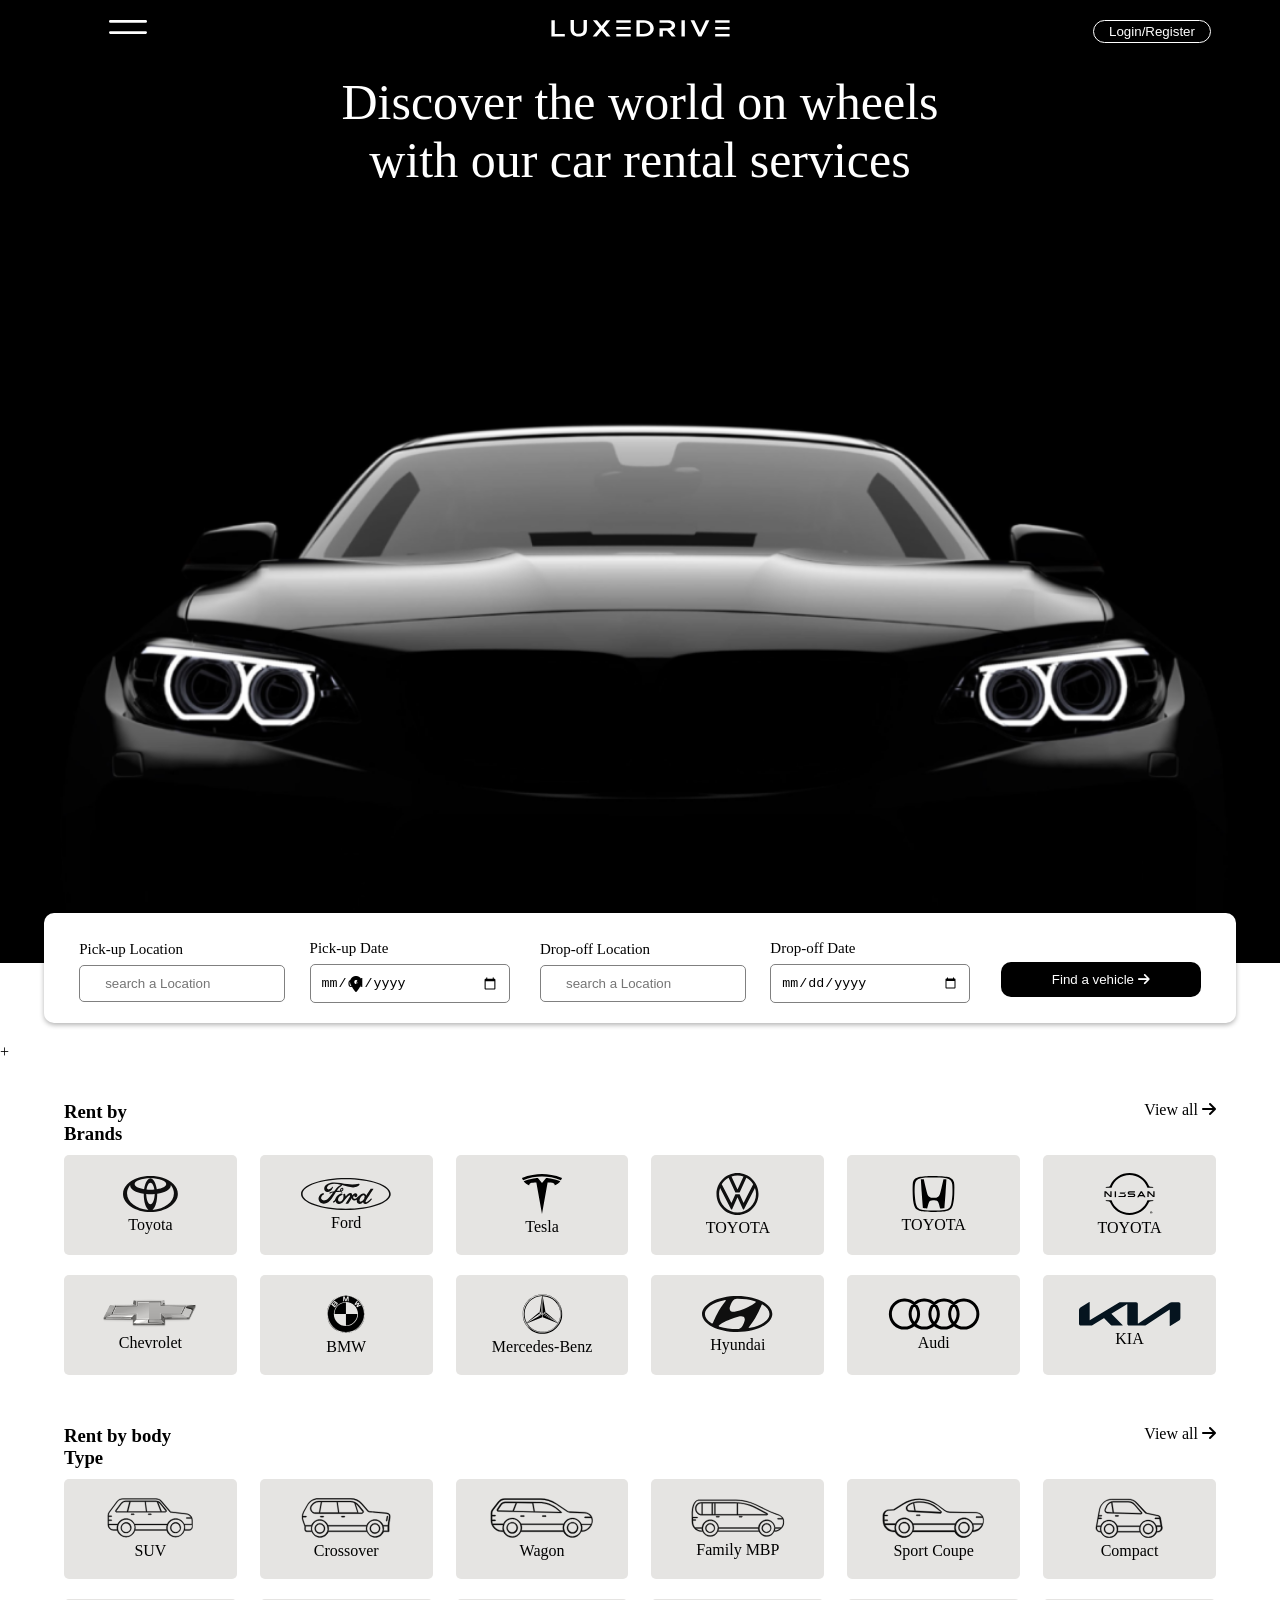
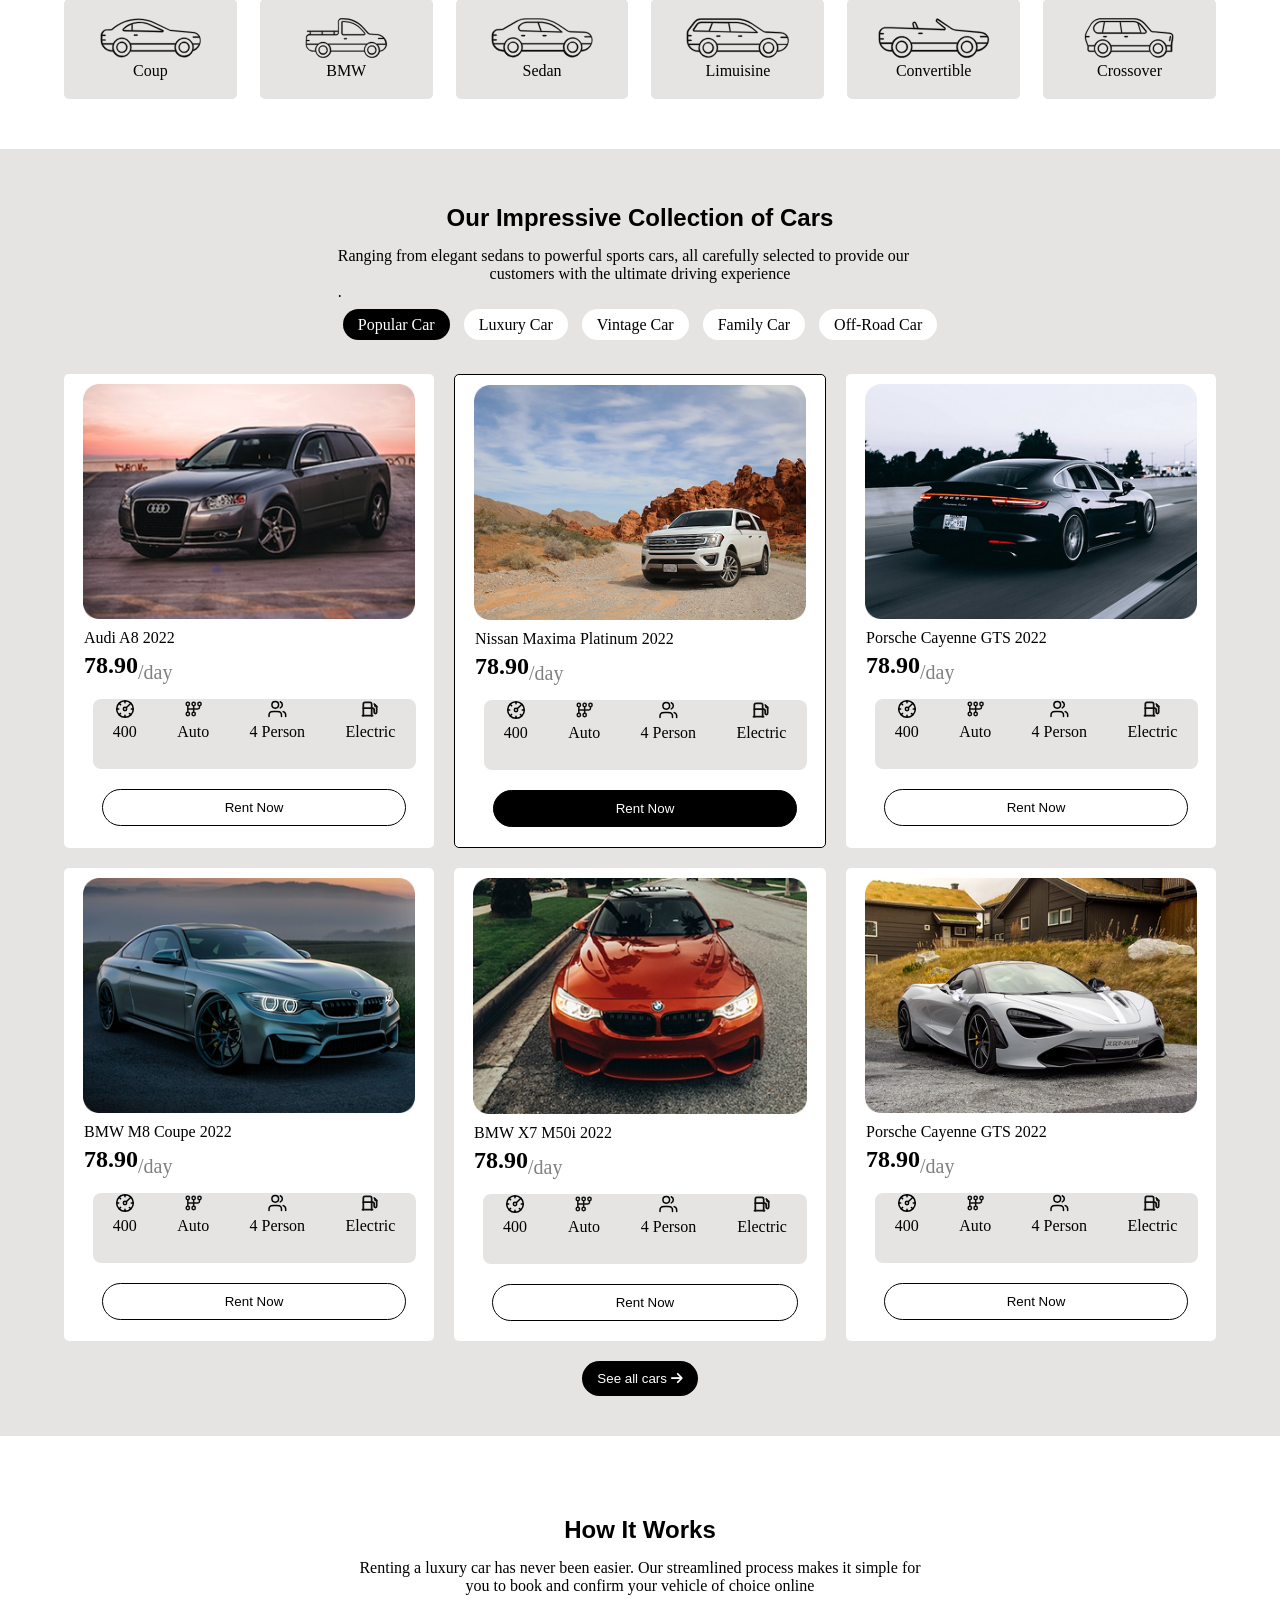
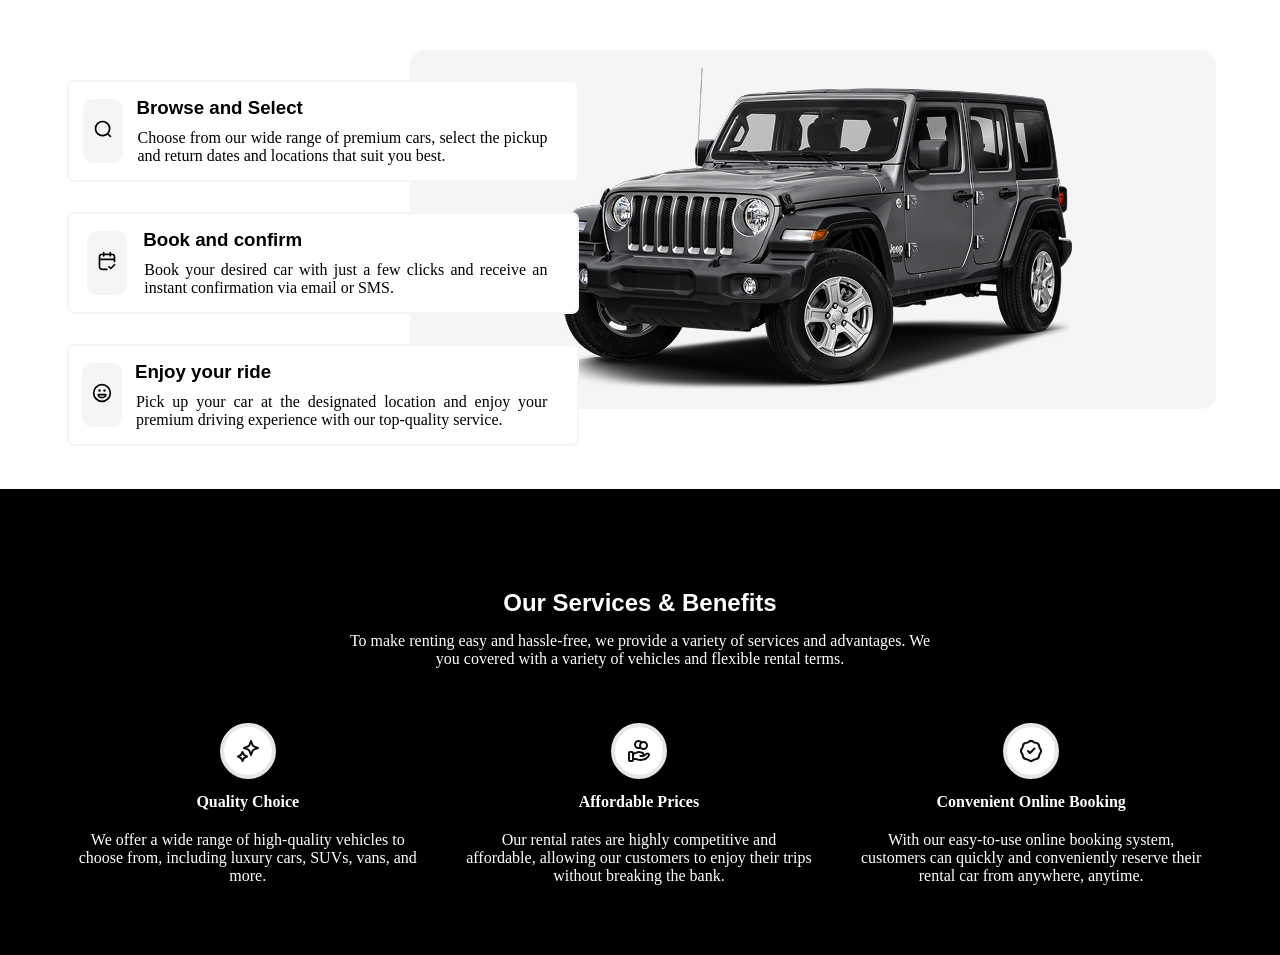
==== index.html @ 0420e60f "feat: fully working section 6" ====
<!DOCTYPE html>
<html lang="en">
<head>
    <link rel="stylesheet" href="https://cdnjs.cloudflare.com/ajax/libs/font-awesome/6.7.2/css/all.min.css">
    <link rel="stylesheet" href="./style.css">
    <meta charset="UTF-8">
    <meta name="viewport" content="width=device-width, initial-scale=1.0">
    <title>Car rental</title>
</head>
<body>
    <section id="home-section">
      <div class="header">
        <div class="header-content header-content-1">
            <svg width="38" height="14" viewBox="0 0 41 15" fill="none" xmlns="http://www.w3.org/2000/svg">
                <line x1="1.5" y1="1.5" x2="39.5" y2="1.5" stroke="white" stroke-width="3" stroke-linecap="round"/>
                <line x1="1.5" y1="13.5" x2="39.5" y2="13.5" stroke="white" stroke-width="3" stroke-linecap="round"/>
            </svg>
        </div>


        <div class="header-content header-content-2">
            <svg width="179" height="17" viewBox="0 0 179 17" fill="none" xmlns="http://www.w3.org/2000/svg">
                <path d="M0.415527 16.4882H13.8075V13.8962H3.77553V0.264244H0.415527V16.4882Z" fill="white"/>
                <path d="M27.699 16.4882C30.219 16.4882 32.211 15.8882 33.675 14.6642C35.139 13.4642 35.883 11.6402 35.907 9.21624V0.000244141H32.547V9.33624C32.547 10.8482 32.115 11.9762 31.275 12.7202C30.435 13.4882 29.259 13.8722 27.747 13.8722C26.235 13.8722 25.059 13.4642 24.195 12.6722C23.355 11.9042 22.923 10.7522 22.923 9.24024V0.000244141H19.563V9.33624C19.587 11.7122 20.307 13.4882 21.771 14.6882C23.211 15.8882 25.179 16.4882 27.699 16.4882Z" fill="white"/>
                <path d="M41.6637 16.4882H45.6236L50.5676 10.4642L55.4636 16.4882H59.5436L52.7276 8.18424L59.2556 0.264244H55.2957L50.6396 5.95224L46.0076 0.264244H41.9277L48.5037 8.23224L41.6637 16.4882Z" fill="white"/>
                <path d="M65.3111 13.9442V16.4882H79.7112V13.9442H65.3111ZM65.3111 7.03224V9.57624H79.7112V7.03224H65.3111ZM65.3111 0.264244V2.80824H79.7112V0.264244H65.3111Z" fill="white"/>
                <path d="M85.4665 16.4882H92.5945C94.6105 16.4642 96.3625 16.1042 97.8985 15.4082C99.4105 14.6882 100.586 13.7282 101.45 12.5042C102.29 11.2802 102.722 9.91224 102.746 8.37624V8.32825C102.722 6.79224 102.29 5.40025 101.45 4.20024C100.586 3.00024 99.4105 2.04024 97.8985 1.32024C96.3625 0.624245 94.6105 0.264244 92.5945 0.264244H85.4665V16.4882ZM88.8265 13.8962V2.85624H92.5945C94.6105 2.88024 96.2185 3.40824 97.4185 4.41624C98.5945 5.42424 99.1945 6.74424 99.2185 8.37624V8.42424C99.1945 10.0322 98.5945 11.3522 97.4185 12.3362C96.2185 13.3442 94.6105 13.8722 92.5945 13.8962H88.8265Z" fill="white"/>
                <path d="M116.761 8.30424H108.505V16.4882H111.865V10.8242H116.065L120.769 16.4882H124.705L119.569 10.3442C120.913 10.0322 122.017 9.45624 122.833 8.64024C123.673 7.82424 124.081 6.88825 124.105 5.54424V5.25624C124.105 4.56025 123.985 4.00824 123.697 3.43224C123.433 2.83224 123.049 2.32824 122.521 1.87224C121.921 1.36824 121.153 0.960245 120.217 0.672244C119.281 0.408245 118.225 0.264244 117.025 0.264244H108.505V2.85624H116.737C117.985 2.85624 118.969 3.07224 119.665 3.55224C120.337 4.00824 120.697 4.56024 120.697 5.42424V5.71224C120.697 6.55224 120.337 7.08024 119.641 7.56024C118.945 8.04024 117.985 8.30424 116.761 8.30424Z" fill="white"/>
                <path d="M130.465 16.4882H133.825V0.264244H130.465V16.4882Z" fill="white"/>
                <path d="M147.525 16.4882H150.477L158.421 0.144244H154.773L149.037 12.3842L143.277 0.144244H139.581L147.525 16.4882Z" fill="white"/>
                <path d="M164.189 13.9442V16.4882H178.589V13.9442H164.189ZM164.189 7.03224V9.57624H178.589V7.03224H164.189ZM164.189 0.264244V2.80824H178.589V0.264244H164.189Z" fill="white"/>
            </svg>
        </div>
        <div class="header-content header-content-3">
            <button>Login/Register</button>
        </div>

      </div>

        <div class="home-container">
            <p>Discover the world on wheels<br> with our car rental services </p>
        </div>
        <div class="form-container">
            <div class="form">
                <div class="input">
                    <p>Pick-up Location</p>
                   <div class="input-container">
                        <input type="text" placeholder="search a Location">
                        <i class="fa-solid fa-location-dot"></i>
                    </div>
                   
                </div>

                <div class="input">
                    <p>Pick-up Date</p>
                    <input type="date" >
                </div>

                <div class="input">
                    <p>Drop-off Location</p>
                    <div class="input-container">
                       <input type="text" placeholder="search a Location">
                       <i class="fa-solid fa-location-dot"></i>
                    </div>
                    
                   
                    
                </div>

                <div class="input">
                    <p>Drop-off Date</p>
                    <input type="date" >
                </div>

                <div class="input">
                    <button>Find a vehicle
                        
                        <i class="fa-solid fa-arrow-right"></i>
                    </button>

                </div>
            </div>
        </div>
    </section>+

    <section id="brand-section">
        <div class="brand-section-container">
            <div class="brand-section-header">
                <h3>Rent by Brands</h3>
                <div class="brand-section-button">
                    <a href="#">View all
                        <i class="fa-solid fa-arrow-right"></i>
                    </a>
                </div>
            </div>
            <div class="brand-container">
                <div class="brand-content">
                    <div class="brand">
                        <svg width="55" height="36" viewBox="0 0 55 36" fill="none" xmlns="http://www.w3.org/2000/svg">
                            <path d="M39.67 1.76931C36.2636 0.649949 32.0412 0 27.4639 0C22.8866 0 18.6641 0.649949 15.2578 
                             1.76931C6.20963 4.73019 0.00012207 10.8686 0.00012207 17.9458C0.00012207 27.9117 12.2772 36 27.4284
                             36C42.5796 36 54.8567 27.9117 54.8567 17.9458C54.9276 10.8686 48.7181 4.73019 39.67 1.76931ZM27.4639
                              28.2728C25.193 28.2728 23.3479 23.7593 23.2414 18.0542C24.5898 18.1625 26.0091 18.2347 27.4639 
                              18.2347C28.9187 18.2347 30.3025 18.1625 31.6863 18.0542C31.5799 23.7232 29.7348 28.2728 27.4639 
                              28.2728ZM23.5253 13.5767C24.1285 9.56871 25.6542 6.75226 27.4639 6.75226C29.238 6.75226 30.7638 
                              9.56871 31.4025 13.5767C30.1606 13.6851 28.8122 13.7573 27.4639 13.7573C26.1155 13.7573 24.8027 
                              13.7212 23.5253 13.5767ZM33.8153 13.2879C32.8928 7.00501 30.409 2.52758 27.4639 2.52758C24.5188 
                              2.52758 22.035 7.00501 21.1124 13.2879C15.5416 12.3852 11.6385 10.3992 11.6385 8.05215C11.6385 
                              4.87462 18.6996 2.31093 27.4284 2.31093C36.1572 2.31093 43.2183 4.87462 43.2183 8.05215C43.2892 
                              10.3992 39.3861 12.4213 33.8153 13.2879ZM4.04517 17.2959C4.04517 14.2267 5.21611 11.3741 7.20315 
                              8.91875C7.16767 9.0993 7.16767 9.27984 7.16767 9.42427C7.16767 13.2879 12.8449 16.5376 20.7576
                               17.7292C20.7576 18.0181 20.7576 18.3069 20.7576 18.5958C20.7576 25.7452 22.7092 31.8114 25.4059 
                               33.9057C13.4127 33.1836 4.04517 26.0341 4.04517 17.2959ZM29.5574 33.9057C32.2541 31.8114 34.2056 
                               25.7452 34.2056 18.5958C34.2056 18.3069 34.2056 18.0181 34.2056 17.7292C42.1183 16.5376 47.7956 
                               13.2518 47.7956 9.42427C47.7956 9.24373 47.7956 9.06319 47.7601 8.91875C49.7826 11.3741 50.9181 
                               14.2628 50.9181 17.2959C50.9181 26.0341 41.5151 33.1836 29.5574 33.9057Z" fill="#0F0F0F"/>
                        </svg>
                        <p>Toyota</p>
                            
                    </div>
                </div>
                <div class="brand-content">
                    <div class="brand"><svg width="90" height="32" viewBox="0 0 90 32" fill="none" xmlns="http://www.w3.org/2000/svg">
                        <path d="M63.2981 19.7126C63.3144 19.794 63.4122 19.8673 63.5182 19.908C63.5589 19.9243 63.5752 19.9487 63.5345 
                        20.0301C63.241 20.6571 62.972 21.0154 62.6133 21.5528C62.2791 22.0576 61.8959 22.4485 61.4394 22.823C60.7465 23.393 
                        59.7846 24.02 58.9939 23.5966C58.6433 23.4174 58.4884 22.9207 58.4966 22.5218C58.5129 21.3981 59.0102 20.25 59.9395 
                        19.1182C61.0644 17.734 62.3117 17.0174 63.1269 17.4083C63.9747 17.8072 63.7056 18.7843 63.3225 19.5579C63.2899 19.6067 
                        63.2899 19.6637 63.2981 19.7126ZM72.3629 10.9675C72.42 10.8617 72.3629 10.7803 72.2244 10.7803C71.5152 10.7803 70.594 
                        10.7803 69.8603 10.7803C69.6891 10.7803 69.5913 10.8047 69.5098 10.9675C69.2408 11.4887 65.9311 16.4393 65.3197 17.4001C65.2137 
                        17.5467 65.0915 17.5223 65.0752 17.3594C65.0099 16.7894 64.5208 16.1299 63.7383 15.8205C63.1432 15.5843 62.5644 15.5355 61.9611 
                        15.6169C60.8769 15.7635 59.9069 16.3335 59.0509 16.9849C57.7711 17.962 56.6624 19.224 55.2277 20.1604C54.4451 20.6653 53.3772
                         21.1131 52.6598 20.4536C52.0158 19.851 52.0892 18.5238 53.0756 17.4897C53.1816 17.3838 53.3038 17.4734 53.2875 17.5711C53.1979
                          18.0352 53.312 18.4994 53.6625 18.8251C54.0946 19.2159 54.7141 19.2566 55.244 18.9961C55.8717 18.6866 56.2385 18.0922 56.3445 
                          17.4164C56.5075 16.366 55.7005 15.4378 54.6897 15.3645C53.8663 15.3075 53.0756 15.5925 52.3093 16.2276C51.9262 16.5452 51.7061
                           16.7813 51.3718 17.2536C51.2903 17.3676 51.1681 17.3838 51.1681 17.2128C51.2088 15.8693 50.6463 15.1121 49.5377 15.0877C48.6736 
                           15.0632 47.7524 15.5355 47.0269 16.1055C46.2362 16.7406 45.5514 17.5793 44.8096 18.3691C44.7199 18.4668 44.6384 18.4586 44.6139 
                           18.2714C44.5895 17.3838 44.3694 16.5126 43.9536 15.9019C43.8069 15.6902 43.4971 15.5843 43.2444 15.7309C43.1221 15.796 42.7064 
                           15.9833 42.4048 16.2276C42.258 16.3497 42.1928 16.5289 42.2662 16.7569C42.6656 18.0922 42.576 19.5986 42.0379 20.8851C41.5407 
                           22.0576 40.5788 23.1162 39.4375 23.4663C38.6875 23.7024 37.9131 23.5884 37.4321 22.9289C36.7718 22.0169 37.0408 20.4291 38.0191
                            19.11C38.8913 17.9457 40.1467 17.2128 41.3939 16.7324C41.5407 16.6754 41.5733 16.5777 41.5325 16.4556C41.4673 16.252 41.3532 
                            15.967 41.3124 15.8449C41.1983 15.5355 40.8722 15.4866 40.4809 15.5355C39.5679 15.6413 38.7527 15.9508 37.9375 16.3905C35.8099 
                            17.5304 34.7502 19.7289 34.2773 20.9014C34.0491 21.4632 33.8616 21.8215 33.6089 22.1309C33.2747 22.5543 32.8508 22.937 32.0845 
                            23.6047C32.0111 23.6698 31.9622 23.792 32.0193 23.9141C32.1008 24.077 32.5002 24.6388 32.6144 24.6877C32.7366 24.7528 32.8834 
                            24.6632 32.9404 24.6225C33.4785 24.2561 34.1225 23.678 34.4404 23.2871C34.5545 23.1569 34.6605 23.2057 34.7257 23.4093C35.0192 
                            24.4597 35.7854 25.3146 36.8533 25.6729C38.8016 26.3324 40.8233 25.3798 42.3477 23.7268C43.3178 22.6765 43.6683 22.0006 44.0352 
                            21.5365C44.6628 20.7548 45.9101 19.0123 47.3856 17.8968C47.9318 17.4815 48.5676 17.1721 48.8937 17.3757C49.1545 17.5467 49.2361 
                            17.9294 48.8203 18.6866C47.3122 21.4388 45.0949 24.6714 44.6873 25.4531C44.6139 25.5915 44.6791 25.6973 44.8177 25.6973C45.6085 
                            25.6973 46.391 25.6973 47.1084 25.6973C47.2307 25.6892 47.2796 25.6403 47.3448 25.5508C48.5024 23.7431 49.5947 22.0169 50.7605 
                            20.2337C50.8257 20.1279 50.8827 20.2093 50.8909 20.2581C50.9153 20.6734 51.0132 21.2352 51.2659 21.6098C51.7061 22.2938 52.3338 
                            22.5869 53.0267 22.595C53.581 22.6032 53.8582 22.5136 54.4533 22.2938C54.9342 22.1146 55.3255 21.8785 55.6271 21.6668C55.7983 
                            21.5447 55.8309 21.7482 55.8309 21.7808C55.5619 23.2139 55.8961 24.9238 57.3227 25.624C59.0346 26.4627 60.9096 25.2821 61.9938 
                            24.2154C62.0997 24.1095 62.2139 24.1258 62.222 24.3457C62.2465 24.7528 62.4258 25.2413 62.7682 25.5752C63.673 26.4871 65.5072 
                            26.1207 67.3414 24.7039C68.5234 23.792 69.7543 22.5136 70.863 21.1538C70.9038 21.105 70.9364 21.0154 70.8549 20.934C70.6837 
                            20.7548 70.4391 20.5513 70.2679 20.3966C70.1945 20.3314 70.0804 20.3477 70.0152 20.3966C68.8739 21.4795 67.8468 22.7172 66.3632 
                            23.7431C65.8659 24.0933 65.067 24.3701 64.7083 23.8897C64.5697 23.7024 64.5861 23.4419 64.7246 23.0999C65.1485 22.0006 72.0043 
                            11.5782 72.3629 10.9675Z" fill="#0F0F0F"/>
                        <path d="M40.1076 12.2174C40.1402 12.3721 40.1973 12.4047 40.2706 12.3884C40.6212 12.3151 41.0043 12.0301 41.2244 11.6963C41.4282 11.395
                         41.526 10.9635 41.3222 10.7843C41.1429 10.6296 40.8413 10.6703 40.6212 10.8658C40.181 11.2566 40.0505 11.8103 40.1076 12.2174ZM22.6299 
                         25.6444C20.0703 25.6607 17.8203 24.081 17.5595 21.3533C17.4127 19.8388 17.8448 18.4871 18.7007 17.3797C19.4589 16.3864 20.7469 15.564 
                         21.8392 15.3686C22.1979 15.3034 22.6707 15.3441 22.8664 15.5803C23.1761 15.9385 23.0865 16.3375 22.7767 16.4922C21.9452 16.9156 20.9425 
                         17.6403 20.4534 18.6337C20.054 19.4398 19.9724 20.4169 20.5838 21.3451C21.611 22.8922 24.4723 22.9329 27.1298 20.4658C27.7901 19.8632
                          28.377 19.2769 28.9803 18.593C30.1541 17.2576 30.5454 16.7691 32.1024 14.6113C32.1187 14.5869 32.1269 14.5543 32.1187 14.538C32.1024 
                          14.5054 32.0861 14.5054 32.0372 14.4973C30.9938 14.5299 30.0889 14.8393 29.2085 15.4907C28.9558 15.678 28.589 15.6535 28.4259 15.4093C28.2466 
                          15.1324 28.377 14.7741 28.6705 14.5706C30.0889 13.5853 31.6378 13.4062 33.2192 13.1375C33.2192 13.1375 33.3252 13.1457 33.423 13.0235C34.0752 
                        12.193 34.5643 11.4439 35.2572 10.5971C35.9583 9.74209 36.855 8.96041 37.5397 8.36601C38.5017 7.54362 39.1131 7.26677 39.7408 6.92479C39.9038
                         6.83522 39.7163 6.73751 39.6674 6.73751C36.1702 6.07797 32.5345 5.23115 29.0699 6.51766C26.6651 7.41334 25.6135 9.31868 26.119 10.5889C26.4776
                          11.4927 27.6678 11.6393 28.7846 11.0937C29.7058 10.6378 30.5617 9.91308 31.1731 8.9767C31.5155 8.45558 32.2247 8.83013 31.8416 9.73395C30.8226 
                          12.1197 28.8824 14.0088 26.5184 14.0902C24.5049 14.1553 23.2087 12.6734 23.2087 10.8495C23.2169 7.25049 27.2276 4.88102 31.4421 4.53089C36.5208
                           4.11563 41.3222 5.45914 46.3601 6.06983C50.2241 6.53395 53.925 6.55023 57.8053 5.65456C58.2618 5.55685 58.5879 5.84998 58.5553 6.3141C58.5146 
                           6.98178 58.001 7.62504 56.7211 8.3253C55.2701 9.12326 53.7457 9.35939 52.1561 9.37568C48.3165 9.40825 44.7379 7.91003 41.0369 7.11206C41.0451 
                           7.27491 41.0858 7.47033 40.9472 7.56804C38.893 9.08255 37.0425 10.6133 35.8034 12.7711C35.7626 12.82 35.7789 12.8688 35.8605 12.8607C36.9365 
                           12.8037 37.9066 12.7792 38.9174 12.6978C39.0968 12.6815 39.0968 12.6408 39.0805 12.5105C38.9908 11.7696 39.2109 10.9228 39.863 10.3365C40.5315
                            9.73395 41.3711 9.66881 41.9255 10.1004C42.5532 10.5889 42.5042 11.4764 42.1537 12.136C41.8032 12.8118 41.2244 13.1701 40.6619 13.3411C40.6619 
                            13.3411 40.5478 13.3655 40.5641 13.4714C40.5886 13.6423 41.3467 14.0658 41.4119 14.1716C41.4771 14.2775 41.4445 14.4403 41.3304 14.5706C41.2489 
                            14.6602 41.1266 14.7497 40.9635 14.7497C40.8331 14.7497 40.7516 14.7009 40.5886 14.6113C40.2462 14.424 39.8223 14.1228 39.537 13.7645C39.4391 
                            13.6423 39.3902 13.6423 39.1457 13.6505C38.0533 13.7156 36.3577 13.8785 35.2083 14.0169C34.9311 14.0495 34.8904 14.1065 34.8333 14.196C32.9991 
                            17.2169 31.0427 20.4739 28.8906 22.6561C26.5836 25.0093 24.6679 25.6281 22.6299 25.6444Z" fill="#0F0F0F"/>
                        <path d="M44.8598 1.31908C20.9503 1.31908 1.57331 7.91451 1.57331 15.9919C1.57331 24.0692 20.9503 30.6646 44.8598 30.6646C68.7611 30.6646 88.1381
                         24.0692 88.1381 15.9919C88.1381 7.92265 68.7611 1.31908 44.8598 1.31908ZM44.8598 32C20.0862 32 0 24.8346 0 16C0 7.15725 20.0862 0 44.8598 0C69.6334
                          0 89.7196 7.1654 89.7196 16C89.7196 24.8346 69.6334 32 44.8598 32Z" fill="#0F0F0F"/>
                        </svg>
                        <p>Ford</p>
                        

                    </div>
                </div>
                <div class="brand-content">
                    <div class="brand">
                        <svg width="42" height="40" viewBox="0 0 42 40" fill="none" xmlns="http://www.w3.org/2000/svg">
                            <g clip-path="url(#clip0_1_2931)">
                            <path d="M20.9933 39.9215L26.6079 8.4422C31.9536 8.4422 33.6458 9.02603 33.8831 11.4087C33.8831 11.4087 37.4732 10.0674 39.2762 7.36922C32.2224
                             4.10295 25.1212 3.96094 25.1212 3.96094L20.9775 8.99447H20.9933L16.8654 3.96094C16.8654 3.96094 9.7642 4.10295 2.71042 7.36922C4.5134 10.0832 
                             8.10356 11.4087 8.10356 11.4087C8.34079 9.02603 10.0331 8.4422 15.3471 8.42642L20.9933 39.9215Z" fill="black"/>
                            <path d="M20.9932 2.51006C26.7026 2.46272 33.2345 3.39369 39.9245 6.29704C40.826 4.68757 41.0474 3.97751 41.0474 3.97751C33.7406 1.08994 26.8924
                             0.111636 20.9932 0.0800781C15.1098 0.111636 8.26158 1.08994 0.938934 3.97751C0.938934 3.97751 1.27106 4.84536 2.06185 6.29704C8.75187 3.37791 
                             15.2837 2.46272 20.9932 2.51006Z" fill="black"/>
                            </g>
                            <defs>
                            <clipPath id="clip0_1_2931">
                            <rect width="40.2667" height="40" fill="white" transform="translate(0.866669)"/>
                            </clipPath>
                            </defs>
                            </svg>
                            <p>Tesla</p>
                    </div>
                </div>
                <div class="brand-content">
                    <div class="brand">
                        <svg width="43" height="42" viewBox="0 0 43 42" fill="none" xmlns="http://www.w3.org/2000/svg">
                            <path d="M21.5 39.525C11.375 39.525 3.05 31.125 3.05 21C3.05 18.9 3.425 16.875 4.1 14.925L14.9 35.925C15.05 36.225 15.2 36.45 15.575 36.45C15.95 36.45 
                            16.1 36.225 16.25 35.925L21.275 24.75C21.35 24.6 21.425 24.525 21.5 24.525C21.65 24.525 21.65 24.675 21.725 24.75L26.825 35.925C26.975 36.225 27.125 
                            36.45 27.5 36.45C27.875 36.45 28.025 36.225 28.175 35.925L38.975 14.925C39.65 16.8 40.025 18.825 40.025 21C39.95 31.125 31.625 39.525 21.5 39.525ZM21.5 
                            16.2C21.35 16.2 21.35 16.05 21.275 15.975L15.5 3.525C17.375 2.85 19.4 2.475 21.5 2.475C23.6 2.475 25.625 2.85 27.5 3.525L21.725 15.975C21.65 16.05 21.65 
                            16.2 21.5 16.2ZM15.425 29.7C15.275 29.7 15.275 29.55 15.2 29.475L5.75 11.325C7.4 8.625 9.8 6.375 12.575 4.8L19.25 19.2C19.4 19.5 19.55 19.575 19.775 
                            19.575H23.225C23.45 19.575 23.6 19.5 23.75 19.2L30.35 4.8C33.125 6.375 35.525 8.625 37.175 11.325L27.8 29.475C27.725 29.625 27.65 29.7 27.575 29.7C27.425 
                            29.7 27.425 29.55 27.35 29.475L23.75 21.525C23.6 21.225 23.45 21.15 23.225 21.15H19.775C19.55 21.15 19.4 21.225 19.25 21.525L15.65 29.475C15.575 29.55 15.575
                             29.7 15.425 29.7ZM21.5 42C33.125 42 42.5 32.625 42.5 21C42.5 9.375 33.125 0 21.5 0C9.875 0 0.5 9.375 0.5 21C0.5 32.625 9.875 42 21.5 42Z" fill="#0F0F0F"/>
                            </svg>
                            <p>TOYOTA</p>
                                                  
                    </div>
                </div>
                <div class="brand-content">
                    <div class="brand">
                        <svg width="43" height="36" viewBox="0 0 43 36" fill="none" xmlns="http://www.w3.org/2000/svg">
                            <g clip-path="url(#clip0_1_2988)">
                            <path fill-rule="evenodd" clip-rule="evenodd" d="M31.4554 3.15625C30.417 7.52192 30.082 9.57043 29.3116 12.7271C28.5411 15.8167 27.9382 18.6376 26.9333 19.9809C25.9284
                             21.3242 24.555 21.6936 23.5166 21.7607C23.0141 21.8615 22.6791 21.8615 21.6407 21.8615C20.6023 21.8615 20.2003 21.8615 19.7649 21.7607C18.8269 21.66 17.4536 21.3242 
                             16.3481 19.9809C15.3097 18.604 14.7403 15.7831 13.9698 12.7271C13.1994 9.57043 12.7639 7.52192 11.826 3.15625C11.826 3.15625 10.8881 3.15625 10.3856 3.257C9.78268 
                             3.257 9.34722 3.257 8.84476 3.35774C8.84476 3.35774 9.44771 12.4249 9.68219 16.1861C9.95017 20.216 10.4526 26.9324 10.8881 32.0704C10.8881 32.0704 11.7255 32.2383
                              13.0989 32.2383C14.4723 32.4062 15.1422 32.507 15.1422 32.507C15.7452 30.2906 16.5156 27.1339 17.2861 25.757C17.956 24.6488 18.9944 24.548 19.5974 24.4809C20.5353 
                              24.3801 21.3057 24.313 21.6407 24.313C21.9757 24.313 22.7461 24.313 23.684 24.4809C24.287 24.5816 25.2919 24.6488 25.9953 25.757C26.8328 27.1339 27.5362 30.1898 28.1392
                               32.507C28.1392 32.507 28.7421 32.507 30.1825 32.4062C31.5559 32.3055 32.3933 32.2383 32.3933 32.2383C32.8288 27.1003 33.3312 20.3503 33.5992 16.354C33.8672 12.5257 34.4367 
                               3.52565 34.4367 3.52565C33.9342 3.42491 33.4987 3.42491 32.8958 3.35774C32.4938 3.15625 31.4554 3.15625 31.4554 3.15625Z" fill="black"/>
                            <path fill-rule="evenodd" clip-rule="evenodd" d="M40.4328 18.5373C40.0979 23.2388 39.6624 26.1269 39.1599 28.1754C38.6575 29.9552 38.0545 31.1642 37.1166 32.0037C35.5757 33.4478
                             33.4654 33.7836 32.2595 33.9851C29.6132 34.4216 25.0911 34.5896 21.6074 34.5896C18.1237 34.5896 13.6016 34.4216 10.9553 33.9851C9.74937 33.8172 7.63905 33.4813 6.09817 32.0037C5.16025
                              31.1642 4.5573 29.9552 4.05484 28.1754C3.45189 26.1269 3.08342 23.306 2.74845 18.5373C2.58097 15.7164 2.58097 11.0149 2.91594 8.52985C3.3514 4.8694 5.12675 2.98881 8.87844 2.28358C10.4863
                               1.94776 12.8981 1.6791 15.1089 1.61194C16.9178 1.54478 19.899 1.44403 21.5069 1.44403C23.1148 1.44403 26.096 1.54478 27.9049 1.61194C30.1157 1.71269 32.494 1.94776 34.3028 2.28358C38.0545
                                2.95522 39.8299 4.83582 40.2653 8.52985C40.4998 11.1157 40.6003 15.7164 40.4328 18.5373ZM42.4762 8.6306C41.8732 2.72015 38.1215 1.44403 34.8053 0.873134C33.0969 0.604478 30.2162 0.369403 
                                28.2398 0.268657C26.5985 0.100746 22.6793 0 21.5069 0C20.301 0 16.3818 0.100746 14.774 0.16791C12.8981 0.268657 9.91686 0.503731 8.2085 0.839552C4.89227 1.44403 1.14058 2.6194 0.537634 
                                8.59702C0.370148 10.209 0.370148 12.3582 0.370148 14.5746C0.470639 18.3358 0.70512 20.8881 0.872606 22.6007C0.973098 23.8097 1.47556 27.4701 2.07851 29.25C2.91594 31.8022 3.68637 32.5746
                                 4.5573 33.347C6.16517 34.7239 8.91194 35.1269 9.51489 35.3284C12.5966 35.9328 18.7266 36 21.4399 36C24.1532 36 30.3167 35.8993 33.3649 35.3284C33.9679 35.2276 36.6142 34.8246 38.3225 
                                 33.347C39.2604 32.5746 39.9304 31.8022 40.8013 29.25C41.4043 27.3694 41.9067 23.7761 42.0072 22.6007C42.1747 20.8209 42.5097 18.3358 42.5097 14.5746C42.6437 12.291 42.6437 10.2425 42.4762 8.6306Z" fill="black"/>
                            </g>
                            <defs>
                            <clipPath id="clip0_1_2988">
                            <rect width="42.24" height="36" fill="white" transform="translate(0.380005)"/>
                            </clipPath>
                            </defs>
                            </svg>
                            <p>TOYOTA</p>
                            
                    </div>
                </div>
                <div class="brand-content">
                    <div class="brand">
                        <svg width="51" height="42" viewBox="0 0 51 42" fill="none" xmlns="http://www.w3.org/2000/svg">
                            <path d="M7.54922 14.6642C10.1575 7.10219 17.3687 1.9927 25.5004 1.9927C33.6321 1.9927 40.8432 7.10219 43.4515 14.6642V14.7153H49.1795V14.0511L46.8269 13.7956C45.3438 13.6423 45.0369 12.9781
                             44.6278 12.1606L44.5255 11.9562C41.0989 4.70073 33.6321 0 25.5004 0C17.3687 0 9.90179 4.70073 6.42408 11.9562L6.32179 12.1606C5.96379 12.9781 5.60579 13.6423 4.17379 13.7956L1.77008 14.0511V14.7153H7.49808L7.54922 14.6642Z" fill="black"/>
                            <path d="M43.5027 27.2852V27.3363C40.8432 34.8983 33.6321 40.0078 25.5004 40.0078C17.3687 40.0078 10.1575 34.8983 7.54922 27.3363V27.2852H1.77008V27.9494L4.1738 28.2049C5.65694 28.3581 5.9638 29.0224 6.37294 29.8399L6.47522 30.0443C9.85065
                             37.2998 17.3687 42.0005 25.5004 42.0005C33.6321 42.0005 41.0989 37.2998 44.5767 30.0443L44.6789 29.8399C45.0881 29.0224 45.3949 28.4092 46.8781 28.2049L49.2818 27.9494V27.2852H43.5027Z" fill="black"/>
                            <path d="M12.049 18.3438H10.7193V24.1686H12.049V18.3438Z" fill="black"/>
                            <path d="M7.6 24.1175V18.3438H6.32143V22.6868L2.07657 18.3438H0.440002V24.1175H1.71857V19.7744L6.01457 24.1175H7.6Z" fill="black"/>
                            <path d="M36.7007 18.3438L33.1207 24.1686H34.655L35.2687 23.1467H39.4112L40.025 24.1686H41.5592L37.9792 18.3438H36.7007ZM38.7975 22.0226H35.9335L37.3655 19.6722L38.7975 22.0226Z" fill="black"/>
                            <path d="M29.4887 22.9407C29.4375 22.9407 29.2841 22.9407 29.233 22.9407H23.863V24.1158H29.2841C29.3352 24.1158 29.6421 24.1158 29.6932 24.1158C30.8184 24.0136 31.2787 23.145 31.2787 22.3275C31.2787 21.51 30.7672 20.6925 29.7444 20.5903C29.591
                             20.5903 29.4375 20.5903 29.3352 20.5903H25.8064C25.653 20.5903 25.5507 20.5903 25.3972 20.5392C25.1415 20.4881 24.9881 20.2837 25.0392 20.0282C25.0392 19.7728 25.1927 19.5684 25.4484 19.5173C25.5507 19.4662 25.7041 19.4662 25.8064 
                             19.4662H30.9207V18.291H25.7552C25.6018 18.291 25.3972 18.291 25.2438 18.3421C24.3744 18.4443 23.7095 19.1596 23.7095 20.0282C23.7095 20.7436 24.1698 21.6122 25.1927 21.7144C25.3972 21.7144 25.5507 21.7655 25.7552 21.7144H29.1818C29.233 21.7144 
                             29.3864 21.7144 29.4375 21.7144C29.7444 21.7655 29.949 22.0209 29.949 22.2764C29.949 22.6341 29.7444 22.8896 29.4887 22.9407Z" fill="black"/>
                            <path d="M20.0785 22.9423C20.0274 22.9423 19.8739 22.9423 19.8228 22.9423H14.5039V24.1175H19.8739C19.9251 24.1175 20.2319 24.1175 20.2831 24.1175C21.4082 24.0153 21.9197 23.1467 21.9197 22.3802C21.9197 21.6138 21.4082 20.7452 20.3854 20.643C20.2319
                             20.643 20.0785 20.643 19.9762 20.643H16.4474C16.2939 20.643 16.1917 20.643 16.0382 20.5919C15.7825 20.5408 15.6291 20.3365 15.6802 20.081C15.6802 19.8255 15.8337 19.6211 16.0894 19.57C16.1917 19.5189 16.3451 19.5189 16.4474 19.5189H21.5617V18.3438H16.
                             3451C16.1917 18.3438 15.9871 18.3438 15.8337 18.3948C14.9642 18.497 14.2994 19.2124 14.2994 20.081C14.2994 20.7963 14.7597 21.6649 15.7825 21.7671C15.9871 21.7671 16.1405 21.8182 16.3451 21.7671H19.7717C19.8228 21.7671 19.9762 21.7671 20.0274 21.7671C20.3342
                              21.8182 20.5388 22.0737 20.5388 22.3292C20.5899 22.6357 20.3342 22.8912 20.0785 22.9423Z" fill="black"/>
                            <path d="M50.56 24.1175V18.3438H49.2814V22.6868L45.0365 18.3438H43.4V24.1175H44.6785V19.7744L48.9745 24.1175H50.56Z" fill="black"/>
                            <path d="M47.236 38.4747C47.8498 38.4747 48.3612 38.9857 48.3612 39.5988C48.3612 40.212 47.8498 40.7229 47.236 40.7229C46.6223 40.7229 46.1109 40.212 46.1109 39.5988C46.1109 39.2923 46.2132 39.0368 46.4689 38.7813C46.6223 38.5769 46.9292 38.4237 47.236 
                            38.4747ZM47.236 40.4674C47.4918 40.4674 47.6963 40.3653 47.8498 40.212C48.0032 40.0587 48.1055 39.8032 48.1055 39.5988C48.1055 39.139 47.6963 38.7302 47.236 38.7813C46.7758 38.7813 46.3666 39.1901 46.3666 39.6499C46.3666 40.0587 46.7246 40.4674 47.236 40.4674ZM46.7758
                             40.1609V39.0368C46.9292 39.0368 47.0315 38.9857 47.1849 38.9857C47.3895 38.9857 47.6963 39.0368 47.6963 39.2923C47.6963 39.4456 47.594 39.5477 47.4406 39.5477C47.5429 39.5988 47.594 39.701 47.6452 39.8032C47.6452 39.9054 47.6963 40.0076 47.7475 40.0587H47.4918C47.4406 
                             39.9565 47.4406 39.8543 47.3895 39.8032C47.3383 39.6499 47.236 39.6499 47.0315 39.6499V40.1098L46.7758 40.1609ZM47.0315 39.4966C47.236 39.4966 47.4406 39.4966 47.4406 39.3434C47.4406 39.2412 47.3895 39.1901 47.1849 39.1901C47.1338 39.1901 47.0826 39.1901 47.0315 39.1901V39.4966Z" fill="black"/>
                            </svg>
                            <p>TOYOTA</p>
                            
                    </div>
                </div>
                <div class="brand-content">
                    <div class="brand">
                        <svg width="96" height="31" viewBox="0 0 96 31" fill="none" xmlns="http://www.w3.org/2000/svg" xmlns:xlink="http://www.w3.org/1999/xlink">
                            <g style="mix-blend-mode:luminosity">
                            <rect width="96" height="31" fill="url(#pattern0_1_2895)"/>
                            </g>
                            <defs>
                            <pattern id="pattern0_1_2895" patternContentUnits="objectBoundingBox" width="1" height="1">
                            <use xlink:href="#image0_1_2895" transform="scale(0.003125 0.00967742)"/>
                            </pattern>
                            <image id="image0_1_2895" width="320" height="140" xlink:href="[data-uri]"/>
                            </defs>
                            </svg>
                            <p>Chevrolet</p>
                            
                    </div>
                </div>
                <div class="brand-content">
                    <div class="brand">
                        <svg width="40" height="40" viewBox="0 0 40 40" fill="none" xmlns="http://www.w3.org/2000/svg">
                            <path d="M19.946 38.0681C9.96848 38.0681 1.87859 29.9782 1.87859 20.0007C1.87859 10.0232 9.96848 1.93328 19.946 1.93328C29.9235 1.93328 38.0134 10.0232 38.0134 20.0007C38.0134 29.9782 29.9235 38.0681 19.946 38.0681ZM19.946 0.980469C9.43814 0.980469 0.925781 9.49283 0.925781 20.0007C0.925781 30.5086 
                            9.43814 39.0209 19.946 39.0209C30.4539 39.0209 38.9662 30.5086 38.9662 20.0007C38.9662 9.49283 30.4449 0.980469 19.946 0.980469ZM19.946 38.2209C22.4089 38.2209 24.791 37.7355 27.0381 36.7917C29.2044 35.8749 31.155 34.5625 32.8269 32.8906C34.4988 31.2187 35.8112 29.2681 36.728 27.1018C37.6808 24.8546
                             38.1572 22.4726 38.1572 20.0097C38.1572 17.5468 37.6719 15.1647 36.728 12.9175C35.8112 10.7513 34.4988 8.80069 32.8269 7.12878C31.155 5.45687 29.2044 4.14451 27.0381 3.22766C24.791 2.27485 22.4089 1.79845 19.946 1.79845C17.4831 1.79845 15.1011 2.28384 12.8539 3.22766C10.6876 4.14451 8.73702 5.45687 
                             7.06511 7.12878C5.3932 8.80069 4.08084 10.7513 3.16398 12.9175C2.21117 15.1647 1.73477 17.5468 1.73477 20.0097C1.73477 22.4726 2.22016 24.8546 3.16398 27.1018C4.08084 29.2681 5.3932 31.2187 7.06511 32.8906C8.73702 34.5625 10.6876 35.8749 12.8539 36.7917C15.1011 37.7355 17.4831 38.2209 19.946 38.2209ZM19.946 
                             1.13328C22.4898 1.13328 24.9617 1.62766 27.2898 2.61642C29.537 3.56923 31.5595 4.92654 33.2853 6.66137C35.0202 8.3962 36.3775 10.4097 37.3303 12.6569C38.3101 14.985 38.8134 17.4569 38.8134 20.0007C38.8134 22.5445 38.319 25.0164 37.3303 27.3445C36.3775 29.5917 35.0202 31.6052 33.2853 33.34C31.5505 35.0749 29.537
                              36.4322 27.2898 37.385C24.9617 38.3647 22.4898 38.8681 19.946 38.8681C17.4022 38.8681 14.9303 38.3737 12.6022 37.385C10.355 36.4322 8.33252 35.0749 6.60668 33.34C4.88084 31.6052 3.51455 29.5917 2.56174 27.3445C1.58196 25.0164 1.07859 22.5445 1.07859 20.0007C1.07859 17.4569 1.58196 14.985 2.56174 12.6569C3.51455 
                              10.4097 4.87185 8.3962 6.60668 6.66137C8.34151 4.92654 10.355 3.56923 12.6022 2.61642C14.9213 1.62766 17.3932 1.13328 19.946 1.13328Z" fill="black"/>
                            <path d="M8.7366 8.37749C8.5029 8.17974 8.13436 8.17075 7.97256 8.36851L6.57031 10.0404L7.43323 10.7685L8.8175 9.11457C8.99728 8.89884 8.99728 8.59323 8.7366 8.37749ZM10.4355 10.3101C10.6332 10.0764 10.5973 9.71682 10.3186 9.48311C10.0669 9.27637 9.6984 9.3303 9.5366 9.52806L8.06245 11.2809L8.9793 12.0449L10.4355 10.3101Z" fill="black"/>
                            <path d="M19.9463 1.93164C9.96879 1.93164 1.87891 10.0215 1.87891 19.9991C1.87891 29.9766 9.96879 38.0665 19.9463 38.0665C29.9239 38.0665 38.0137 29.9766 38.0137 19.9991C38.0137 10.0215 29.9239 1.93164 19.9463 1.93164ZM17.1778 2.59681H18.616L19.9194 6.00355L21.2137 2.59681H22.6519V7.36984H21.6991V4.03501L20.4407 7.36984H19.398L18.1396 
                            4.03501V7.36984H17.1868L17.1778 2.59681ZM5.13284 10.453L7.46093 7.67546C7.94632 7.10018 8.62048 6.64175 9.25868 7.18108C9.45643 7.35187 9.53733 7.4058 9.78003 7.83726C9.83396 7.99007 9.87891 8.27771 9.77104 8.54737C10.3283 8.2058 10.9216 8.31366 11.3081 8.69119C11.9014 9.26647 11.8115 9.93164 11.2542 10.5968L8.80025 13.5271L5.13284 
                            10.453ZM19.9463 32.1159C13.2587 32.1159 7.82947 26.6957 7.82947 19.9991C7.82947 13.3114 13.2497 7.8822 19.9463 7.8822C26.634 7.8822 32.0632 13.3024 32.0632 19.9991C32.0542 26.6867 26.634 32.1159 19.9463 32.1159ZM31.1463 13.3564L30.3283 12.3676L31.8924 10.0125L31.8834 10.0036L29.2767 11.1182L28.4497 10.1384L31.1733 6.53389L31.8654
                             7.36984L30.1576 9.66198L32.8092 8.48445L33.5553 9.38333L31.9194 11.7653L34.4812 10.5069L35.1733 11.3429L31.1463 13.3564Z" fill="black"/>
                            <path d="M8.54785 20.0001H19.9366V8.61133C13.6535 8.61133 8.54785 13.708 8.54785 20.0001ZM19.9456 20.0001V31.3889C26.2377 31.3889 31.3344 26.2922 31.3344 20.0001H19.9456Z" fill="black"/>
                            </svg>
                            <p>BMW</p>
                            
                    </div>
                </div>
                <div class="brand-content">
                    <div class="brand">
                        <svg width="41" height="40" viewBox="0 0 41 40" fill="none" xmlns="http://www.w3.org/2000/svg">
                            <g clip-path="url(#clip0_1_2953)">
                            <path d="M20.9074 19.9009L21.7788 19.3669L32.9103 26.9846L20.9074 19.9009ZM20.2609 19.4793L19.4457 19.0014L20.3734 4.46875L20.2609 19.4793ZM19.2771 19.4231L15.5947 22.487L20.0079 19.8728L19.2771 19.4231Z" fill="black"/>
                            <path d="M20.486 0.167969C9.52327 0.167969 0.640625 9.05061 0.640625 20.0134C0.640625 30.9761 9.52327 39.8588 20.486 39.8588C31.4488 39.8588 40.3314 30.9761 40.3314 20.0134C40.3314 9.05061 31.4488 0.167969 20.486 0.167969ZM20.486 38.7625C15.9604 38.7625 11.7158 37.2446 8.53943 34.4898C5.47548 31.7913 3.08616 27.4905 2.49586 22.9368C3.90134 31.6226 
                            11.4066 38.2284 20.486 38.2284C30.5493 38.2284 38.7011 30.0766 38.7011 20.0134C38.7011 15.825 37.155 11.7491 34.7657 8.68519C37.155 10.5404 39.2351 15.7969 39.2351 20.0134C39.2633 30.3858 30.8585 38.7625 20.486 38.7625ZM18.7713 18.5798L20.3736 2.13564H20.5141L20.6828 19.4512L23.4375 17.7927L20.6828 2.13564C30.4649 2.21997 38.3637 10.2031 38.3637 
                            19.9853C38.3637 23.1335 37.5486 26.085 36.115 28.6711L23.7186 18.2987L22.538 18.9733L36.0306 28.8398C36.0025 28.896 35.9744 28.9522 35.9182 29.0084L20.739 20.2664V23.3303L35.8058 29.149C32.6856 34.3493 26.9793 37.8349 20.486 37.8349C13.9927 37.8349 8.28644 34.3493 5.16628 29.1771L20.233 23.3303V20.2382L5.05384 28.9522C5.02573 28.896 4.99762 28.8398 
                            4.9414 28.7836L18.3778 18.9452L17.1972 18.2706L4.82896 28.5868C3.42348 26.0288 2.6083 23.1054 2.6083 19.9571C2.6083 10.2312 10.3947 2.33241 20.0644 2.10753L17.6469 17.9333L18.7713 18.5798ZM20.486 1.23613C10.1417 1.23613 1.7369 9.64091 1.7369 19.9853C1.7369 24.2017 3.25482 28.1652 5.58792 31.6226C6.37499 33.1125 7.21828 34.012 8.37077 35.2207C3.90134
                             31.6508 1.00605 26.1413 1.00605 19.9853C1.00605 9.21927 9.72003 0.505284 20.486 0.505284C31.252 0.505284 40.1347 9.6128 39.7973 19.9853C39.5443 9.86579 30.6898 1.23613 20.486 1.23613Z" fill="black"/>
                            </g>
                            <defs>
                            <clipPath id="clip0_1_2953">
                            <rect width="40" height="40" fill="white" transform="translate(0.5)"/>
                            </clipPath>
                            </defs>
                            </svg>
                            <p>Mercedes-Benz</p>
                            
                            
                    </div>
                </div>
                <div class="brand-content">
                    <div class="brand">
                        <svg width="71" height="36" viewBox="0 0 71 36" fill="none" xmlns="http://www.w3.org/2000/svg">
                            <path d="M35.1602 36C54.569 36 70.3202 27.9148 70.3202 18C70.3202 8.08525 54.628 0 35.1602 0C15.7514 0 0.000152588 8.08525 0.000152588 18C0.000152588 27.9148 15.6924 36 35.1602 36ZM41.7674 27.1475C41.1775 28.5049 40.1746 31.3377 37.8739 32.577C37.1659 32.9311 36.34 33.1082 35.5141 33.1082C35.3371 33.1082 35.2192 33.1082 35.1602 33.1082C29.2018 33.1672 23.3025 
                            32.341 17.5802 30.6885L17.4032 30.6295C16.9312 30.4525 16.6953 30.2754 16.6953 29.9803C16.6953 29.8623 16.7543 29.7443 16.7543 29.6852C16.8132 29.5672 16.8722 29.5082 16.9312 29.4492L17.2262 29.1541C18.3471 28.1508 21.8867 25.6131 28.5529 23.1344C31.2666 22.0131 34.0393 21.1869 36.871 20.4787C38.6998 20.0656 45.307 19.0623 41.7674 27.1475ZM59.5834 9.02951C59.6424 
                            8.91148 59.7014 8.79344 59.8194 8.73443C59.9374 8.67541 60.0553 8.61639 60.1733 8.61639C60.4093 8.61639 60.7043 8.67541 60.8812 8.85246C65.0108 11.3902 67.4885 14.577 67.4885 18C67.4885 24.1967 59.5244 29.5672 48.0797 31.8689C47.3718 32.0459 46.8408 31.9869 46.7228 31.8689C46.5459 31.7508 46.5459 31.5738 46.7228 31.3377C46.7818 31.1607 46.8998 31.0426 47.0178 
                            30.9246C53.2121 23.6066 57.9906 12.8066 59.2884 9.67869C59.4064 9.38361 59.4654 9.14754 59.5834 9.02951ZM28.6709 8.79344C29.2608 7.43607 30.2637 4.54426 32.5645 3.36393C33.2724 3.00984 34.0983 2.83279 34.9242 2.83279C35.1012 2.83279 35.2192 2.83279 35.2781 2.83279C41.2365 2.77377 47.1358 3.6 52.8582 5.25246L53.0351 5.31148C53.5071 5.48852 53.743 5.66557 53.743 
                            5.96066C53.743 6.07869 53.6841 6.19672 53.6841 6.25574C53.6251 6.37377 53.5661 6.43279 53.5071 6.4918L53.0941 6.8459C51.9733 7.84918 48.4926 10.3869 41.8264 12.9246C39.1127 14.0459 36.34 14.9311 33.5084 15.5803C31.7975 15.9344 25.1903 16.9377 28.6709 8.79344ZM22.2996 4.13115C23.0665 4.01311 23.5385 4.01311 23.7155 4.13115C23.7745 4.19016 23.7745 4.3082 23.7745 
                            4.42623C23.7745 4.54426 23.7155 4.60328 23.7155 4.72131C23.5975 4.89836 23.5385 5.01639 23.4205 5.13443C17.1672 12.4525 12.3887 23.2525 11.0909 26.3803C10.9729 26.6164 10.9139 26.7934 10.7959 26.9705C10.7369 27.0885 10.6779 27.2066 10.56 27.2656C10.442 27.3246 10.324 27.3836 10.206 27.3836C9.97002 27.3836 9.67505 27.3246 9.49807 27.1475C5.36854 24.6098 2.89082 
                            21.423 2.89082 18C2.89082 11.8033 10.8549 6.4918 22.2996 4.13115Z" fill="#0F0F0F"/>
                            </svg>
                            <p>Hyundai</p>
                            
                    </div>
                </div>
                <div class="brand-content">
                    <div class="brand">
                        <svg width="92" height="32" viewBox="0 0 92 32" fill="none" xmlns="http://www.w3.org/2000/svg">
                            <path d="M15.9996 1.88281C12.2982 2.00626 8.79349 3.57923 6.24104 6.26264C3.68858 8.94605 2.29277 12.525 2.3545 16.2279C2.41624 19.9309 3.93057 23.4613 6.57105 26.0582C9.21154 28.655 12.7667 30.1103 16.4702 30.1103C20.1737 30.1103 23.7288 28.655 26.3693 26.0582C29.0098 23.4613 30.5241 19.9309 30.5859 16.2279C30.6476 12.525 29.2518 8.94605 26.6993 6.26264C24.1469 
                            3.57923 20.6422 2.00626 16.9408 1.88281H15.9996ZM35.7643 1.88281C32.0629 2.00626 28.5582 3.57923 26.0057 6.26264C23.4533 8.94605 22.0575 12.525 22.1192 16.2279C22.1809 19.9309 23.6953 23.4613 26.3358 26.0582C28.9762 28.655 32.5314 30.1103 36.2349 30.1103C39.9384 30.1103 43.4935 28.655 46.134 26.0582C48.7745 23.4613 50.2888 19.9309 50.3506 16.2279C50.4123 12.525 
                            49.0165 8.94605 46.464 6.26264C43.9116 3.57923 40.4069 2.00626 36.7055 1.88281H35.7643ZM55.529 1.88281C51.8276 2.00626 48.3229 3.57923 45.7704 6.26264C43.218 8.94605 41.8222 12.525 41.8839 16.2279C41.9456 19.9309 43.46 23.4613 46.1005 26.0582C48.7409 28.655 52.2961 30.1103 55.9996 30.1103C59.7031 30.1103 63.2582 28.655 65.8987 26.0582C68.5392 23.4613 70.0535 19.9309
                             70.1153 16.2279C70.177 12.525 68.7812 8.94605 66.2287 6.26264C63.6763 3.57923 60.1716 2.00626 56.4702 1.88281H55.529ZM75.2937 1.88281C71.5923 2.00626 68.0876 3.57923 65.5351 6.26264C62.9827 8.94605 61.5869 12.525 61.6486 16.2279C61.7103 19.9309 63.2247 23.4613 65.8652 26.0582C68.5056 28.655 72.0608 30.1103 75.7643 30.1103C79.4678 30.1103 83.0229 28.655 85.6634 
                             26.0582C88.3039 23.4613 89.8182 19.9309 89.88 16.2279C89.9417 12.525 88.5459 8.94605 85.9934 6.26264C83.441 3.57923 79.9363 2.00626 76.2349 1.88281H75.2937Z" stroke="black" stroke-width="3"/>
                            </svg>
                            <p>Audi</p>
                            
                    </div>
                </div>
                <div class="brand-content">
                    <div class="brand">
                        <svg width="102" height="24" viewBox="0 0 102 24" fill="none" xmlns="http://www.w3.org/2000/svg">
                            <path d="M58.8382 21.2863C58.8382 21.4802 58.8907 21.5859 59.0133 21.5859C59.1008 21.5859 59.1709 21.5507 59.2584 21.4978L90.849 0.828194C91.4093 0.45815 91.9172 0.264317 92.6702 0.264317H99.6222C100.69 0.264317 101.408 0.986784 101.408 2.06167V15.4009C101.408 17.0044 101.058 17.9383 99.6222 18.8018L91.1992 23.8943C91.0941 23.9648 90.9891 24 90.919 24C90.8139 24 90.7264 
                            23.9295 90.7264 23.63V8.05286C90.7264 7.87665 90.6739 7.7533 90.5513 7.7533C90.4637 7.7533 90.3937 7.78855 90.3061 7.84141L67.2086 22.9427C66.5607 23.3656 66.0353 23.489 65.4399 23.489H50.1175C49.0493 23.489 48.3313 22.7665 48.3313 21.6916V2.48458C48.3313 2.34361 48.2613 2.22026 48.1562 2.22026C48.0686 2.22026 47.9986 2.25551 47.911 2.30837L32.6761 11.5242C32.5185 11.6123
                             32.4835 11.7004 32.4835 11.7709C32.4835 11.8414 32.501 11.8943 32.6236 12L43.4982 22.9427C43.6383 23.0837 43.7433 23.2071 43.7433 23.3128C43.7433 23.4361 43.5857 23.5066 43.3931 23.5066H33.5517C32.7812 23.5066 32.1858 23.3833 31.7655 22.9604L25.1637 16.3172C25.0937 16.2467 25.0412 16.2115 24.9711 16.2115C24.9186 16.2115 24.831 16.2467 24.761 16.2819L13.7288 22.9604C13.0634 
                             23.3656 12.6081 23.489 11.9426 23.489H1.78604C0.717845 23.489 -0.00012207 22.7665 -0.00012207 21.6916V8.59912C-0.00012207 6.97797 0.350106 6.06167 1.78604 5.19824L10.2616 0.0704846C10.3491 0.0176211 10.4192 0 10.4892 0C10.6118 0 10.6818 0.140969 10.6818 0.422908V17.9383C10.6818 18.1145 10.7344 18.2026 10.8569 18.2026C10.927 18.2026 11.0145 18.1498 11.1021 18.0969L39.7332
                              0.77533C40.4162 0.370044 40.8364 0.246696 41.6245 0.246696H57.0345C58.1027 0.246696 58.8206 0.969163 58.8206 2.04405L58.8382 21.2863Z" fill="#05141F"/>
                            </svg>
                            <p>KIA</p>
                            
                    </div>
                </div>
            </div>
        </div>
    </section>

    <section id="body-type-section">
        <div class="body-type-section-container">
            <div class="body-type-section-header">
                <h3>Rent by body Type</h3>
                <div class="body-type-section-button">
                    <a href="#">View all
                        <i class="fa-solid fa-arrow-right"></i>
                    </a>
                </div>
            </div>
            <div class="body-type-container">
                <div class="body-type-content">
                    <div class="body-type">
                        <svg width="86" height="40" viewBox="0 0 86 40" fill="none" xmlns="http://www.w3.org/2000/svg">
                            <g clip-path="url(#clip0_1_2881)">
                            <path d="M79.4025 15.485L64.1083 13.635C63.8608 13.635 63.7383 13.5117 63.615 13.3883L54.8575 3.15082C54.1294 2.29266 53.2218 1.60485 52.1987 1.136C51.1756 0.667147 50.062 0.428696 48.9367 0.437491H15.8817C14.6857 0.442167 13.5069 0.722832 12.4372 1.25763C11.3675 1.79243 10.4356 2.56693 9.71416 3.52082L1.94333 13.8817C1.21362 14.8375 0.823066 16.0092 0.833327 17.2117V26.8333C0.833327 30.0408 3.42416 32.5075 6.50749 32.5075H10.2075C11.3175 36.33 14.895 39.1667 19.0883 39.1667C23.2817 39.1667 26.8592 36.33 27.9692 32.5067H59.6667C60.7783 36.33 64.355 39.1667 68.5483 39.1667C72.7417 39.1667 76.3192 36.33 77.4292 32.5067H81.9925C84.0892 32.5067 85.6933 30.78 85.6933 28.8067V23.0083C85.9392 19.185 83.1025 15.9783 79.4025 15.485ZM9.83749 29.7933C9.83749 30.41 9.83749 30.9033 9.96166 31.52H6.50749C3.91749 31.52 1.94416 29.5467 1.82083 26.9567H10.3317C9.96166 27.82 9.83749 28.8067 9.83749 29.7933ZM27.3525 31.52C27.3525 31.6433 27.2292 31.89 27.2292 32.0133C27.2292 32.1367 27.105 32.3833 27.105 32.5075C26.5579 34.1663 25.4992 35.609 24.0808 36.6283C22.6624 37.6476 20.9575 38.1912 19.2108 38.1808C17.4642 38.1909 15.7594 37.6472 14.3412 36.6277C12.923 35.6082 11.8644 34.1655 11.3175 32.5067C11.3175 32.3833 11.1933 32.1367 11.1933 32.0133C11.1933 31.89 11.07 31.6433 11.07 31.52C10.9467 30.9033 10.9467 30.41 10.9467 29.7933C10.9467 28.8067 11.0692 27.82 11.44 26.9567C11.44 26.8325 11.5633 26.5867 11.5633 26.4625C11.6875 26.3392 11.6875 26.0925 11.81 25.9692C13.1667 23.2558 16.0033 21.4058 19.3342 21.4058C22.5408 21.4058 25.3775 23.2558 26.8583 25.9692C26.9817 26.0925 26.9817 26.3392 27.105 26.4625C27.2275 26.5867 27.2283 26.8325 27.2283 26.9567C27.5983 27.82 27.7217 28.8067 27.7217 29.7933C27.475 30.41 27.475 30.9033 27.3517 31.52H27.3525ZM59.4217 29.7933C59.4217 30.41 59.4217 30.9033 59.5442 31.52H28.3392C28.4625 30.9033 28.4625 30.41 28.4625 29.7933C28.4625 28.8067 28.3392 27.9433 28.0925 26.9567H59.915C59.545 27.82 59.4217 28.8067 59.4217 29.7933ZM76.9358 31.52C76.9358 31.6433 76.8125 31.89 76.8125 32.0133C76.8125 32.1367 76.6892 32.3833 76.6892 32.5075C76.1421 34.1663 75.0833 35.609 73.665 36.6283C72.2466 37.6476 70.5416 38.1912 68.795 38.1808C67.0483 38.1912 65.3434 37.6476 63.9251 36.628C62.5068 35.6085 61.4483 34.1656 60.9017 32.5067C60.9017 32.3833 60.7783 32.1367 60.7783 32.0133C60.7783 31.89 60.6542 31.6433 60.6542 31.52C60.5317 30.9033 60.5317 30.41 60.5317 29.7933C60.5317 28.8067 60.6542 27.82 61.0242 26.9567C61.0242 26.8325 61.1483 26.5867 61.1483 26.4625C61.2717 26.3392 61.2708 26.0925 61.3942 25.9692C62.7508 23.2558 65.5883 21.4058 68.9192 21.4058C72.125 21.4058 74.9625 23.2558 76.4425 25.9692C76.5658 26.0925 76.5658 26.3392 76.6892 26.4625C76.8117 26.5867 76.8125 26.8325 76.8125 26.9567C77.1825 27.82 77.3058 28.8067 77.3058 29.7933C77.0592 30.41 77.0592 30.9033 76.9358 31.52ZM84.9533 28.6833C84.9533 30.1633 83.72 31.3958 82.24 31.3958H77.9233C78.0458 30.7792 78.0458 30.2858 78.0458 29.6692C78.0458 28.6833 77.9225 27.8192 77.675 26.8325H85.0767V28.6825L84.9533 28.6833ZM84.9533 25.97H77.1825C75.7025 22.6392 72.4958 20.42 68.6717 20.42C64.8483 20.42 61.6408 22.7625 60.1617 25.97H27.5992C26.1183 22.6392 22.9117 20.42 19.0883 20.42C15.265 20.42 12.0583 22.7625 10.5775 25.97H1.69749V22.7625H4.41083C4.65666 22.7625 4.90416 22.5167 4.90416 22.2692C4.90416 22.0217 4.65749 21.7758 4.41083 21.7758H1.69749V18.6925H4.41083C4.65666 18.6925 4.90416 18.4458 4.90416 18.1983C4.90416 17.9517 4.65749 17.705 4.41083 17.705H1.69749V17.0883C1.69749 16.1017 2.06749 15.1142 2.56083 14.375L10.3317 4.01416C11.565 2.28749 13.5383 1.30082 15.7583 1.30082H48.8142C50.7875 1.30082 52.6375 2.16499 53.9942 3.64416L62.75 13.8817C62.9975 14.2517 63.49 14.4983 63.86 14.4983L79.155 16.3483C81.2517 16.595 82.9792 17.8283 83.9658 19.555H79.6492C79.4017 19.555 79.155 19.8017 79.155 20.0492C79.155 20.2958 79.4017 20.5425 79.6483 20.5425H84.4583C84.7058 21.2825 84.8283 22.0225 84.8283 22.7625V25.97H84.9533Z" fill="#0F0F0F" stroke="#0F0F0F" stroke-width="0.3"/>
                            <path d="M72.8645 26.461C72.7412 26.3368 72.6187 26.091 72.4945 25.9668C71.5079 24.981 70.152 24.3635 68.6712 24.3635C67.9598 24.3661 67.2559 24.5091 66.5998 24.7842C65.9437 25.0594 65.3484 25.4612 64.8479 25.9668C64.7245 26.091 64.6012 26.3368 64.4779 26.461C64.3554 26.5843 64.2312 26.831 64.1079 26.9543C63.6145 27.8185 63.2445 28.681 63.2445 29.791C63.2445 30.4076 63.3679 31.0243 63.6145 31.5176C63.6145 31.6418 63.7379 31.8876 63.7379 32.0118C63.8604 32.1351 63.8604 32.3818 63.9845 32.5051C64.9712 34.1085 66.5745 35.0951 68.5479 35.0951C70.5212 35.0951 72.2479 33.9851 73.1112 32.5051C73.2345 32.3818 73.2345 32.1351 73.3587 32.0118C73.482 31.8876 73.4812 31.6418 73.4812 31.5176C73.7287 31.0243 73.8512 30.4076 73.8512 29.791C73.8512 28.8043 73.6045 27.8185 72.9887 26.9543C73.1112 26.831 72.9887 26.7076 72.8645 26.461ZM72.7412 31.5176C72.6187 31.6418 72.6187 31.8876 72.4945 32.0118C72.3712 32.1351 72.2479 32.3818 72.1245 32.5051C71.7225 33.0412 71.2011 33.4764 70.6017 33.7761C70.0023 34.0758 69.3413 34.2318 68.6712 34.2318C67.1912 34.2318 66.0812 33.6151 65.2179 32.5051C65.0945 32.3818 64.9712 32.1351 64.8479 32.0118C64.7254 31.8876 64.6012 31.6418 64.6012 31.5176C64.3545 31.0243 64.2304 30.4076 64.2304 29.791C64.2304 28.681 64.6012 27.8185 65.2179 26.9543C65.3412 26.831 65.4645 26.5843 65.7112 26.461C65.9579 26.3368 66.0812 26.091 66.3279 25.9668C66.9972 25.5613 67.7653 25.348 68.5479 25.3501C69.3305 25.3477 70.0986 25.5611 70.7679 25.9668C71.0145 26.091 71.262 26.2135 71.3845 26.461C71.5079 26.5843 71.7545 26.7068 71.8779 26.9543C72.4945 27.6943 72.8645 28.681 72.8645 29.791C73.1112 30.4076 72.9887 30.901 72.7412 31.5176ZM23.4045 26.461C23.2804 26.3368 23.1579 26.091 23.0345 25.9668C22.0479 24.981 20.6912 24.3635 19.2104 24.3635C18.4989 24.3661 17.795 24.5091 17.139 24.7842C16.4829 25.0594 15.8875 25.4612 15.387 25.9668C15.2637 26.091 15.1404 26.3368 15.017 26.461C14.8937 26.5843 14.7704 26.831 14.647 26.9543C14.1537 27.8185 13.7837 28.681 13.7837 29.791C13.7837 30.4076 13.907 31.0243 14.1537 31.5176C14.1537 31.6418 14.277 31.8876 14.277 32.0118C14.4004 32.1351 14.4004 32.3818 14.5237 32.5051C15.5104 34.1085 17.1137 35.0951 19.087 35.0951C21.0604 35.0951 22.787 33.9851 23.6504 32.5051C23.7745 32.3818 23.7745 32.1351 23.897 32.0118C24.0204 31.8876 24.0204 31.6418 24.0204 31.5176C24.267 31.0243 24.3912 30.4076 24.3912 29.791C24.3912 28.8043 24.1445 27.8185 23.5279 26.9543C23.5279 26.831 23.5279 26.7076 23.4045 26.461ZM23.1579 31.5176C23.0345 31.6418 23.0345 31.8876 22.9112 32.0118C22.7887 32.1351 22.6645 32.3818 22.5412 32.5051C22.1391 33.0412 21.6177 33.4764 21.0183 33.7761C20.4189 34.0758 19.758 34.2318 19.0879 34.2318C17.6079 34.2318 16.4979 33.6151 15.6345 32.5051C15.5112 32.3818 15.3879 32.1351 15.2645 32.0118C15.1404 31.8876 15.0179 31.6418 15.0179 31.5176C14.7712 31.0243 14.6479 30.4076 14.6479 29.791C14.6479 28.681 15.0179 27.8185 15.6345 26.9543C15.7579 26.831 15.8812 26.5843 16.1279 26.461C16.3754 26.3368 16.4979 26.091 16.7445 25.9668C17.414 25.561 18.1825 25.3476 18.9654 25.3501C19.8287 25.3501 20.5679 25.5968 21.1854 25.9668C21.432 26.091 21.6787 26.2135 21.802 26.461C21.9254 26.5843 22.172 26.7068 22.2954 26.9543C22.912 27.6943 23.282 28.681 23.282 29.791C23.5287 30.4076 23.4045 30.901 23.1579 31.5176ZM44.0029 15.731H41.5362C41.2895 15.731 41.042 15.9768 41.042 16.2243C41.042 16.471 41.2887 16.7176 41.5362 16.7176H44.0029C44.2495 16.7176 44.4962 16.471 44.4962 16.2243C44.4962 15.9768 44.2504 15.7301 44.0029 15.7301V15.731ZM26.8579 15.731H24.3912C24.1454 15.731 23.8979 15.9768 23.8979 16.2243C23.8979 16.471 24.1445 16.7176 24.3912 16.7176H26.8579C27.1045 16.7176 27.352 16.471 27.352 16.2243C27.352 15.9768 27.1054 15.7301 26.8579 15.7301V15.731ZM53.7462 5.12263C52.6354 3.64263 50.7854 2.7793 48.9354 2.7793H18.7162C16.7429 2.7793 15.0162 3.64346 13.7829 5.24596L8.60286 12.1543C8.23286 12.6476 8.23286 13.1401 8.47953 13.6335C8.72536 14.1276 9.21953 14.3743 9.71286 14.3743H58.1862C58.8029 14.3743 59.2962 14.0043 59.5429 13.5101C59.7904 13.0168 59.6662 12.4001 59.4195 12.0301L53.7462 5.12263ZM9.95953 13.5101C9.71286 13.5101 9.58953 13.3868 9.4662 13.2635C9.34203 13.141 9.34203 12.8935 9.4662 12.7701L14.6462 5.86263C15.632 4.50596 17.1129 3.76596 18.7162 3.76596H22.4162L19.9495 13.5101H9.96036H9.95953ZM21.0595 13.5101L23.5279 3.7668H37.8362L39.0695 13.511H21.0612L21.0595 13.5101ZM39.932 13.5101L38.6979 3.7668H48.9354C49.3054 3.7668 49.6754 3.7668 49.922 3.89013L53.622 13.511H39.9329L39.932 13.5101ZM58.6795 13.2635C58.5562 13.3876 58.4329 13.5101 58.1862 13.5101H54.7329L51.1562 4.26013C51.8736 4.6123 52.5051 5.1175 53.0062 5.74013L58.557 12.7701C58.6804 12.8935 58.8029 13.0168 58.6795 13.2635Z" fill="#0F0F0F" stroke="#0F0F0F" stroke-width="0.3"/>
                            </g>
                            <defs>
                            <clipPath id="clip0_1_2881">
                            <rect width="85.8333" height="40" fill="white"/>
                            </clipPath>
                            </defs>
                         </svg>
                         <p>SUV</p>
                            
                    </div>
                </div>
                <div class="body-type-content">
                    <div class="body-type">
                      <svg width="91" height="40" viewBox="0 0 91 40" fill="none" xmlns="http://www.w3.org/2000/svg">
                        <g clip-path="url(#clip0_1_2908)">
                        <path d="M88.7089 16.3311C88.1779 15.5251 87.1166 14.9873 85.5226 14.7175C83 14.3141 78.3532 14.0451 74.6349 13.777C72.1115 13.6426 69.9881 13.3736 69.1906 13.3736C68.5268 13.2392 67.9958 13.1047 67.4647 12.7013L61.2238 5.57874C58.303 2.22044 54.0536 0.337891 49.6715 0.337891H17.274C12.6264 0.337891 8.37702 2.89108 6.12 6.92342L2.4017 13.5081C0.809362 16.3311 0.544682 19.6902 1.60511 22.6468L3.5966 28.2902V29.6349C3.46383 31.1124 3.46383 32.3226 4.26128 33.1285C4.65958 33.5319 5.32341 33.8009 6.25277 33.8009H10.7677C12.0953 37.16 15.2817 39.5796 19.1336 39.5796C22.8511 39.5796 26.1702 37.16 27.4979 33.8009H66.0043C67.3319 37.16 70.5191 39.5796 74.3702 39.5796C78.0877 39.5796 81.4077 37.16 82.7345 33.8009H87.6477C87.7813 33.8009 87.9132 33.8009 88.0468 33.6664C88.1796 33.5311 88.1787 33.3975 88.1787 33.263V27.6187C88.1787 25.6026 88.5779 23.7209 88.9753 22.1081C89.1089 19.6894 89.64 17.6741 88.7098 16.3294L88.7089 16.3311ZM6.12 32.7268C5.45617 32.7268 5.05787 32.5915 4.92511 32.3234C4.52596 31.92 4.52596 30.8443 4.65958 29.6349V28.2911H10.3685C10.2357 28.9634 10.103 29.7694 10.103 30.4417C10.103 31.2477 10.2357 31.92 10.3685 32.7268H6.12ZM26.4349 32.7268C26.4349 32.8604 26.3021 33.1302 26.3021 33.2638C26.3021 33.3983 26.1694 33.6673 26.0366 33.8017C24.8417 36.623 22.0536 38.5056 18.8664 38.5056C15.68 38.5056 12.8919 36.6247 11.6962 33.8017C11.5643 33.6664 11.5634 33.3983 11.4306 33.2638C11.4306 33.1294 11.2979 32.8604 11.2979 32.7268C11.0323 32.0545 10.8987 31.2485 10.8987 30.4417C10.8987 29.6358 11.0315 28.9634 11.2979 28.2911C11.2979 28.1575 11.4306 27.8877 11.4306 27.7541C11.4306 27.6196 11.5643 27.3507 11.5643 27.2162C12.7591 24.3941 15.5472 22.3787 18.7345 22.3787C21.9209 22.3787 24.7089 24.3941 25.9047 27.2162C26.0366 27.3515 26.0366 27.6196 26.0366 27.7541C26.0366 27.8877 26.1702 28.1575 26.1702 28.2911C26.303 28.9634 26.5685 29.7694 26.5685 30.4417C26.834 31.2477 26.7021 31.92 26.4366 32.7268H26.4349ZM27.4979 32.7268C27.6306 32.0545 27.7634 31.2485 27.7634 30.4417C27.7634 29.6358 27.6298 28.9634 27.4979 28.2911H65.3396C65.2077 28.9634 65.074 29.7694 65.074 30.4417C65.074 31.2477 65.2077 31.92 65.3396 32.7268H27.4979ZM81.5387 32.7268C81.5387 32.8604 81.4068 33.1302 81.4068 33.2638C81.4068 33.3983 81.2732 33.6673 81.1413 33.8017C79.9464 36.623 77.1583 38.5056 73.9711 38.5056C70.7838 38.5056 67.9957 36.6247 66.8008 33.8017C66.6681 33.6664 66.6681 33.3983 66.5353 33.2638C66.5353 33.1294 66.4017 32.8604 66.4017 32.7268C66.1362 32.0545 66.0043 31.2485 66.0043 30.4417C66.0043 29.6358 66.1362 28.9634 66.4017 28.2911C66.4017 28.1575 66.5353 27.8877 66.5353 27.7541C66.5353 27.6196 66.6681 27.3507 66.6681 27.2162C67.863 24.3941 70.6511 22.3787 73.8374 22.3787C77.0238 22.3787 79.8128 24.3941 81.0077 27.2162C81.1413 27.3515 81.1413 27.6196 81.1413 27.7541C81.1413 27.8877 81.2732 28.1575 81.2732 28.2911C81.4068 28.9634 81.6723 29.7694 81.6723 30.4417C81.9379 31.2477 81.8051 31.92 81.5387 32.7268ZM86.7174 32.7268H82.6017C82.7345 32.0545 82.8672 31.2485 82.8672 30.4417C82.8672 29.6358 82.7345 28.9634 82.6017 28.2911H86.7174V32.7268ZM87.6468 21.8417C87.2485 23.4545 86.8511 25.3353 86.8511 27.2162H82.3362C81.0085 23.857 77.8213 21.4375 73.9702 21.4375C70.1209 21.4375 66.9336 23.857 65.6051 27.2162H27.0987C25.7711 23.857 22.5847 21.4375 18.7328 21.4375C14.8826 21.4375 11.6962 23.857 10.3685 27.2162H4.12766L2.4017 22.2434C2.00255 21.1685 1.87064 20.0928 1.87064 19.1532H5.05702C5.32255 19.1532 5.58809 18.8843 5.58809 18.6153C5.58809 18.3464 5.32255 18.0783 5.05702 18.0783H1.87064C2.00426 16.6 2.4017 15.2562 3.06638 13.9115L6.78298 7.32683C8.90809 3.56342 12.7583 1.27917 17.0077 1.27917H49.4051C53.5217 1.27917 57.5055 3.0264 60.1609 6.11747L66.5345 13.3745L66.6672 13.5081C67.3311 13.9115 68.1277 14.3141 68.9243 14.3141C69.7209 14.4494 71.9787 14.583 74.5013 14.7175C78.2187 14.9864 82.8664 15.3898 85.2562 15.6587C86.5847 15.7932 87.3813 16.1966 87.7796 16.8681C88.4426 17.943 88.0451 19.6902 87.646 21.8409L87.6468 21.8417Z" fill="#0F0F0F" stroke="#0F0F0F" stroke-width="0.3"/>
                        <path d="M43.4329 18.0784H40.7767C40.5112 18.0784 40.2456 18.3473 40.2456 18.6154C40.2456 18.8844 40.5112 19.1533 40.7767 19.1533H43.432C43.6984 19.1533 43.9639 18.8844 43.9639 18.6154C43.9639 18.3473 43.6984 18.0784 43.4329 18.0784ZM78.3529 27.7542C78.2201 27.6197 78.0873 27.3507 77.9546 27.2171C77.0252 26.0069 75.5639 25.2001 73.9716 25.2001C72.3784 25.2001 70.9163 26.0069 69.9886 27.2171C69.855 27.3507 69.7222 27.6205 69.5886 27.7542C69.4558 27.8878 69.4567 28.1576 69.3239 28.292C69.0584 28.9644 68.7929 29.635 68.7929 30.4418C68.7929 31.2495 69.0584 32.0546 69.3239 32.7269C69.4567 32.8614 69.4567 33.1303 69.5895 33.2639C69.7214 33.3984 69.855 33.6673 69.9878 33.8018C70.9171 35.0112 72.3776 35.6827 73.9707 35.6827C75.5648 35.6827 77.0252 34.8767 77.9546 33.8018C78.119 33.6483 78.254 33.466 78.3529 33.2639C78.4856 33.1295 78.4856 32.8605 78.6184 32.7269C78.8839 32.0546 79.1495 31.2486 79.1495 30.4418C79.1495 29.6359 79.0167 28.9635 78.6184 28.292C78.6184 28.0231 78.4856 27.8886 78.3529 27.7542ZM77.4235 32.7269C77.2907 32.8614 77.158 33.1303 77.0252 33.2639L76.4941 33.8018C75.8303 34.3388 74.9001 34.6078 73.9716 34.6078C73.0422 34.6078 72.2448 34.3388 71.4482 33.8018C71.1827 33.6673 71.0499 33.5329 70.9171 33.2639C70.7844 33.1295 70.6516 32.9959 70.5188 32.7269C70.1205 32.0546 69.855 31.2486 69.855 30.4418C69.855 29.6359 70.1205 28.9635 70.5188 28.292C70.6516 28.1567 70.7844 27.8886 70.9171 27.7542L71.4482 27.2171C72.112 26.6793 73.0414 26.2759 73.9716 26.2759C74.901 26.2759 75.8303 26.6793 76.4941 27.2163C76.6261 27.3507 76.8916 27.4852 77.0252 27.7542C77.158 27.8878 77.2907 28.0231 77.4235 28.292C77.8218 28.9644 78.0873 29.635 78.0873 30.4418C78.0873 31.2495 77.8218 32.0546 77.4235 32.7269ZM23.2507 27.7542C23.118 27.6197 22.9852 27.3507 22.8524 27.2171C21.9222 26.0069 20.461 25.2001 18.8686 25.2001C17.2754 25.2001 15.815 26.0069 14.8856 27.2171C14.752 27.3507 14.6193 27.6205 14.4865 27.7542C14.3537 27.8878 14.3537 28.1576 14.221 28.292C13.9554 28.9644 13.6899 29.635 13.6899 30.4418C13.6899 31.2495 13.9554 32.0546 14.221 32.7269C14.3546 32.8614 14.3546 33.1303 14.4865 33.2639C14.6193 33.3984 14.752 33.6673 14.8848 33.8018C15.815 35.0112 17.2763 35.6827 18.8686 35.6827C20.4618 35.6827 21.9222 34.8767 22.8516 33.8018C22.9844 33.6673 23.118 33.5329 23.2507 33.2639C23.3835 33.1295 23.3835 32.8605 23.5163 32.7269C23.7818 32.0546 24.0473 31.2486 24.0473 30.4418C24.0473 29.6359 23.9137 28.9635 23.5163 28.292C23.3835 28.0231 23.3835 27.8886 23.2507 27.7542ZM22.3214 32.7269C22.1886 32.8614 22.0558 33.1303 21.9222 33.2639L21.3912 33.8018C20.7273 34.3388 19.798 34.6078 18.8686 34.6078C17.9393 34.6078 17.1427 34.3388 16.3461 33.8018C16.1078 33.6955 15.9183 33.5035 15.815 33.2639C15.6504 33.1107 15.5151 32.9287 15.4158 32.7269C15.0176 32.0546 14.752 31.2486 14.752 30.4418C14.752 29.6359 15.0176 28.9635 15.4158 28.292C15.5495 28.1567 15.6822 27.8886 15.815 27.7542L16.3461 27.2171C17.0099 26.6793 17.9393 26.2759 18.8686 26.2759C19.798 26.2759 20.7282 26.6793 21.3912 27.2163C21.5239 27.3507 21.7903 27.4852 21.9222 27.7542C22.055 27.8878 22.1878 28.0231 22.3214 28.292C22.7197 28.9644 22.9852 29.635 22.9852 30.4418C22.9852 31.2495 22.7197 32.0546 22.3214 32.7269ZM22.3205 18.0784H19.6652C19.3988 18.0784 19.1333 18.3473 19.1333 18.6154C19.1333 18.8844 19.3988 19.1533 19.6644 19.1533H22.3197C22.5861 19.1533 22.8516 18.8844 22.8516 18.6154C22.8516 18.3473 22.5861 18.0784 22.3205 18.0784ZM86.5861 17.9499C86.4486 17.9476 86.3133 17.9842 86.1957 18.0554C86.0781 18.1266 85.983 18.2296 85.9214 18.3525L85.1248 22.5193C85.1219 22.6573 85.1576 22.7934 85.228 22.9123C85.2984 23.0311 85.4006 23.1278 85.5231 23.1916H85.6558C85.9214 23.1916 86.0541 23.0571 86.1869 22.789L86.9835 18.6222C86.9865 18.4843 86.9509 18.3482 86.8806 18.2294C86.8104 18.1106 86.7084 18.0138 86.5861 17.9499ZM57.7724 7.05883C55.6473 4.50564 52.4618 3.02734 49.2746 3.02734H17.8048C14.4856 3.02734 11.5639 4.77458 9.83798 7.73117C9.38106 8.52907 9.14069 9.43256 9.14069 10.352C9.14069 11.2715 9.38106 12.175 9.83798 12.9729C10.7673 14.5856 12.4933 15.6605 14.352 15.6605H60.8261C61.6227 15.6605 62.1537 15.2571 62.552 14.5856C62.8176 13.9133 62.8175 13.1073 62.2865 12.5695L57.7724 7.05883ZM14.3529 14.5848C12.8924 14.5848 11.4312 13.7788 10.7682 12.4342C9.97159 11.0912 9.97159 9.47756 10.7682 8.2682C12.2286 5.715 14.8848 4.10139 17.8056 4.10139H19.9299L18.0712 14.4503H14.352L14.3529 14.5848ZM18.9997 14.5848L20.8601 4.37117V4.10224H35.7316L37.192 14.5848H19.0005H18.9997ZM38.1205 14.5848L36.6601 4.10309H49.2746C50.735 4.10309 52.0627 4.37202 53.3912 4.90905L56.4448 14.4512H38.1214V14.5856L38.1205 14.5848ZM61.6227 14.1814C61.4899 14.4503 61.2244 14.7193 60.8261 14.7193H57.3741L54.5844 5.84947C55.5146 6.38734 56.3103 7.05883 56.975 8.00011L61.489 13.3754C61.7546 13.5099 61.7554 13.7788 61.6227 14.1814Z" fill="#0F0F0F"/>
                        <path d="M57.7724 7.05883C55.6473 4.50564 52.4618 3.02734 49.2746 3.02734H17.8048C14.4856 3.02734 11.5639 4.77458 9.83798 7.73117C9.38106 8.52907 9.14069 9.43256 9.14069 10.352C9.14069 11.2715 9.38106 12.175 9.83798 12.9729C10.7673 14.5856 12.4933 15.6605 14.352 15.6605H60.8261C61.6227 15.6605 62.1537 15.2571 62.552 14.5856C62.8176 13.9133 62.8175 13.1073 62.2865 12.5695L57.7724 7.05883ZM57.7724 7.05883L57.7716 7.05968M43.4329 18.0784H40.7767C40.5112 18.0784 40.2456 18.3473 40.2456 18.6154C40.2456 18.8844 40.5112 19.1533 40.7767 19.1533H43.432C43.6984 19.1533 43.9639 18.8844 43.9639 18.6154C43.9639 18.3473 43.6984 18.0784 43.4329 18.0784ZM78.3529 27.7542C78.2201 27.6197 78.0873 27.3507 77.9546 27.2171C77.0252 26.0069 75.5639 25.2001 73.9716 25.2001C72.3784 25.2001 70.9163 26.0069 69.9886 27.2171C69.855 27.3507 69.7222 27.6205 69.5886 27.7542C69.4558 27.8878 69.4567 28.1576 69.3239 28.292C69.0584 28.9644 68.7929 29.635 68.7929 30.4418C68.7929 31.2495 69.0584 32.0546 69.3239 32.7269C69.4567 32.8614 69.4567 33.1303 69.5895 33.2639C69.7214 33.3984 69.855 33.6673 69.9878 33.8018C70.9171 35.0112 72.3776 35.6827 73.9707 35.6827C75.5648 35.6827 77.0252 34.8767 77.9546 33.8018C78.119 33.6483 78.254 33.466 78.3529 33.2639C78.4856 33.1295 78.4856 32.8605 78.6184 32.7269C78.8839 32.0546 79.1495 31.2486 79.1495 30.4418C79.1495 29.6359 79.0167 28.9635 78.6184 28.292C78.6184 28.0231 78.4856 27.8886 78.3529 27.7542ZM77.4235 32.7269C77.2907 32.8614 77.158 33.1303 77.0252 33.2639L76.4941 33.8018C75.8303 34.3388 74.9001 34.6078 73.9716 34.6078C73.0422 34.6078 72.2448 34.3388 71.4482 33.8018C71.1827 33.6673 71.0499 33.5329 70.9171 33.2639C70.7844 33.1295 70.6516 32.9959 70.5188 32.7269C70.1205 32.0546 69.855 31.2486 69.855 30.4418C69.855 29.6359 70.1205 28.9635 70.5188 28.292C70.6516 28.1567 70.7844 27.8886 70.9171 27.7542L71.4482 27.2171C72.112 26.6793 73.0414 26.2759 73.9716 26.2759C74.901 26.2759 75.8303 26.6793 76.4941 27.2163C76.6261 27.3507 76.8916 27.4852 77.0252 27.7542C77.158 27.8878 77.2907 28.0231 77.4235 28.292C77.8218 28.9644 78.0873 29.635 78.0873 30.4418C78.0873 31.2495 77.8218 32.0546 77.4235 32.7269ZM23.2507 27.7542C23.118 27.6197 22.9852 27.3507 22.8524 27.2171C21.9222 26.0069 20.461 25.2001 18.8686 25.2001C17.2754 25.2001 15.815 26.0069 14.8856 27.2171C14.752 27.3507 14.6193 27.6205 14.4865 27.7542C14.3537 27.8878 14.3537 28.1576 14.221 28.292C13.9554 28.9644 13.6899 29.635 13.6899 30.4418C13.6899 31.2495 13.9554 32.0546 14.221 32.7269C14.3546 32.8614 14.3546 33.1303 14.4865 33.2639C14.6193 33.3984 14.752 33.6673 14.8848 33.8018C15.815 35.0112 17.2763 35.6827 18.8686 35.6827C20.4618 35.6827 21.9222 34.8767 22.8516 33.8018C22.9844 33.6673 23.118 33.5329 23.2507 33.2639C23.3835 33.1295 23.3835 32.8605 23.5163 32.7269C23.7818 32.0546 24.0473 31.2486 24.0473 30.4418C24.0473 29.6359 23.9137 28.9635 23.5163 28.292C23.3835 28.0231 23.3835 27.8886 23.2507 27.7542ZM22.3214 32.7269C22.1886 32.8614 22.0558 33.1303 21.9222 33.2639L21.3912 33.8018C20.7273 34.3388 19.798 34.6078 18.8686 34.6078C17.9393 34.6078 17.1427 34.3388 16.3461 33.8018C16.1078 33.6955 15.9183 33.5035 15.815 33.2639C15.6504 33.1107 15.5151 32.9287 15.4158 32.7269C15.0176 32.0546 14.752 31.2486 14.752 30.4418C14.752 29.6359 15.0176 28.9635 15.4158 28.292C15.5495 28.1567 15.6822 27.8886 15.815 27.7542L16.3461 27.2171C17.0099 26.6793 17.9393 26.2759 18.8686 26.2759C19.798 26.2759 20.7282 26.6793 21.3912 27.2163C21.5239 27.3507 21.7903 27.4852 21.9222 27.7542C22.055 27.8878 22.1878 28.0231 22.3214 28.292C22.7197 28.9644 22.9852 29.635 22.9852 30.4418C22.9852 31.2495 22.7197 32.0546 22.3214 32.7269ZM22.3205 18.0784H19.6652C19.3988 18.0784 19.1333 18.3473 19.1333 18.6154C19.1333 18.8844 19.3988 19.1533 19.6644 19.1533H22.3197C22.5861 19.1533 22.8516 18.8844 22.8516 18.6154C22.8516 18.3473 22.5861 18.0784 22.3205 18.0784ZM86.5861 17.9499C86.4486 17.9476 86.3133 17.9842 86.1957 18.0554C86.0781 18.1266 85.983 18.2296 85.9214 18.3525L85.1248 22.5193C85.1219 22.6573 85.1576 22.7934 85.228 22.9123C85.2984 23.0311 85.4006 23.1278 85.5231 23.1916H85.6558C85.9214 23.1916 86.0541 23.0571 86.1869 22.789L86.9835 18.6222C86.9865 18.4843 86.9509 18.3482 86.8806 18.2294C86.8104 18.1106 86.7084 18.0138 86.5861 17.9499ZM14.3529 14.5848C12.8924 14.5848 11.4312 13.7788 10.7682 12.4342C9.97159 11.0912 9.97159 9.47756 10.7682 8.26819C12.2286 5.715 14.8848 4.10139 17.8056 4.10139H19.9299L18.0712 14.4503H14.352L14.3529 14.5848ZM18.9997 14.5848L20.8601 4.37117V4.10224H35.7316L37.192 14.5848H19.0005H18.9997ZM38.1205 14.5848L36.6601 4.10309H49.2746C50.735 4.10309 52.0627 4.37202 53.3912 4.90905L56.4448 14.4512H38.1214V14.5856L38.1205 14.5848ZM61.6227 14.1814C61.4899 14.4503 61.2244 14.7193 60.8261 14.7193H57.3741L54.5844 5.84947C55.5146 6.38734 56.3103 7.05883 56.975 8.00011L61.489 13.3754C61.7546 13.5099 61.7554 13.7788 61.6227 14.1814Z" stroke="#0F0F0F" stroke-width="0.3"/>
                        </g>
                        <defs>
                        <clipPath id="clip0_1_2908">
                        <rect width="90.2128" height="40" fill="white"/>
                        </clipPath>
                        </defs>
                       </svg>
                        <P>Crossover</P>
                       

                    </div>
                </div>
                <div class="body-type-content">
                    <div class="body-type">
                        <svg width="104" height="40" viewBox="0 0 104 40" fill="none" xmlns="http://www.w3.org/2000/svg">
                            <g clip-path="url(#clip0_1_2939)">
                            <path d="M94.5997 14.1268L79.7771 13.5451C79.0501 13.5451 78.1788 13.2546 77.598 12.9642L66.4084 5.40854C61.6127 2.21114 56.0901 0.466797 50.4223 0.466797H14.6745C12.0588 0.466797 9.58839 1.62854 7.99013 3.80854L1.88665 11.8016C1.1597 12.6729 0.869263 13.8364 0.869263 14.9981V22.5546C0.869263 28.659 5.81013 33.7442 12.0588 33.7442H13.2214C14.8197 37.0859 18.1623 39.5572 22.0858 39.5572C26.0084 39.5572 29.4971 37.232 30.9501 33.7442H73.3823C74.9806 37.0859 78.3232 39.5572 82.2467 39.5572C86.171 39.5572 89.658 37.232 91.111 33.7442H91.4014C97.5049 33.7442 102.591 28.8033 102.591 22.5546C102.881 17.9051 99.2493 14.2711 94.5997 14.1268ZM12.9301 32.5816H12.204C8.2797 32.5816 4.79274 30.2564 3.19361 26.9146H13.0753C12.7849 27.7868 12.6388 28.8042 12.6388 29.8216C12.4936 30.6929 12.6388 31.7103 12.9301 32.5816ZM30.3684 32.5816C30.224 33.0181 30.078 33.3085 29.9327 33.7442C29.1944 35.1476 28.0867 36.3226 26.7291 37.1422C25.3716 37.9618 23.8159 38.3949 22.2301 38.3946C18.8875 38.3946 15.9823 36.5051 14.6736 33.7442C14.5284 33.4538 14.3832 33.0172 14.238 32.5816C13.9475 31.7103 13.6571 30.6929 13.6571 29.6755C13.6571 28.6581 13.8023 27.6407 14.238 26.7694C14.3823 26.3329 14.5284 26.0424 14.6745 25.6068C16.1267 22.8459 19.0336 20.9572 22.231 20.9572C25.5727 20.9572 28.3336 22.8459 29.7875 25.6068C29.9327 25.8972 30.0771 26.3338 30.2223 26.7694C30.5136 27.6407 30.8049 28.6581 30.8049 29.6755C30.8049 30.6929 30.6597 31.7103 30.3684 32.5816ZM73.238 32.5816H31.531C31.8214 31.7103 31.9675 30.6929 31.9675 29.6755C31.9675 28.6581 31.8214 27.6407 31.531 26.7694H73.2371C72.9467 27.6407 72.8023 28.6581 72.8023 29.6755C72.8023 30.6929 72.9475 31.7103 73.238 32.5816ZM90.6762 32.5816C90.531 33.0181 90.3849 33.3085 90.2406 33.7442C88.7867 36.5051 85.8806 38.3946 82.684 38.3946C81.0983 38.3948 79.5426 37.9617 78.1851 37.1421C76.8276 36.3225 75.7198 35.1475 74.9814 33.7442C74.8362 33.4538 74.691 33.0172 74.5458 32.5816C74.2553 31.7103 73.964 30.6929 73.964 29.6755C73.964 28.6581 74.1101 27.6407 74.5458 26.7694C74.691 26.3329 74.8362 26.0424 74.9814 25.6068C76.4345 22.8459 79.3414 20.9572 82.538 20.9572C85.8806 20.9572 88.6414 22.8459 90.0945 25.6068C90.2406 25.8972 90.3849 26.3338 90.531 26.7694C90.8214 27.6407 91.1119 28.6581 91.1119 29.6755C91.1119 30.6929 90.9667 31.7103 90.6762 32.5816ZM91.8388 32.5816C92.1293 31.7103 92.2745 30.6929 92.2745 29.6755C92.2745 28.6581 92.1293 27.6407 91.8388 26.7694H100.703C99.8977 28.4557 98.6456 29.889 97.0829 30.9137C95.5201 31.9384 93.7064 32.5152 91.8388 32.5816ZM91.4023 25.752C89.804 22.4094 86.4623 19.939 82.538 19.939C78.6145 19.939 75.1267 22.2642 73.6736 25.752H31.0953C29.4971 22.4094 26.1553 19.939 22.231 19.939C18.3075 19.939 14.8197 22.2642 13.3667 25.752H2.61361C2.31601 24.8623 2.16849 23.9293 2.17709 22.9911H5.08405C5.23476 22.9806 5.37658 22.9159 5.48334 22.809C5.59009 22.7021 5.65458 22.5601 5.66492 22.4094C5.65438 22.2588 5.5898 22.1171 5.48306 22.0104C5.37633 21.9037 5.23462 21.8391 5.08405 21.8285H2.17709V18.1955H5.08405C5.23476 18.1849 5.37658 18.1202 5.48334 18.0133C5.59009 17.9064 5.65458 17.7645 5.66492 17.6138C5.65438 17.4632 5.5898 17.3215 5.48306 17.2147C5.37633 17.108 5.23462 17.0434 5.08405 17.0329H2.17709V14.9981C2.17833 14.0996 2.48599 13.2285 3.04926 12.5285L9.15274 4.53549C10.4606 2.79114 12.6397 1.62854 14.8197 1.62854H50.5684C56.0901 1.62854 61.3214 3.22767 65.9727 6.27897L77.1623 13.8355C78.0336 14.2711 78.9058 14.5624 79.9232 14.7068L94.7458 15.2877C97.3614 15.4329 99.5414 16.7407 100.704 18.7755H95.0362C94.8856 18.7864 94.744 18.8512 94.6373 18.9581C94.5306 19.0649 94.466 19.2066 94.4554 19.3572C94.4664 19.5076 94.5312 19.649 94.6378 19.7557C94.7444 19.8623 94.8858 19.927 95.0362 19.9381H101.285C101.575 20.8094 101.866 21.6824 101.866 22.699C101.866 23.8607 101.721 24.8781 101.285 25.8955H91.4032V25.7503L91.4023 25.752Z" fill="#0F0F0F" stroke="#0F0F0F" stroke-width="0.3"/>
                            <path d="M49.1162 3.95381L15.1119 3.80859C13.0771 3.80859 11.3336 4.82598 10.171 6.42425L7.11885 10.9295C6.82928 11.5103 6.68319 12.0921 6.97363 12.6729C7.26406 13.2538 7.8458 13.5451 8.4258 13.5451L22.6675 13.8356H22.958L71.2041 14.9973C71.4945 14.9973 71.7849 14.8521 71.7849 14.5616V14.1251L68.1519 11.0729C63.211 6.56859 56.2362 3.95294 49.1154 3.95294L49.1162 3.95381ZM22.6684 12.8173L8.71798 12.5269C8.42754 12.5269 8.28145 12.2356 8.28145 12.2356C8.28145 12.0903 8.13711 11.9451 8.28145 11.6547L11.3336 7.15033C12.2049 5.84164 13.6588 5.11555 15.2571 5.11555H25.7197L22.6684 12.8173ZM23.831 12.9625L26.8823 5.11555L42.2858 5.26077L43.7388 13.5442L23.831 12.9625ZM44.7562 13.399L43.3049 5.11642H48.9719C55.8015 5.11642 62.4858 7.58685 67.718 11.9469L70.0432 13.9816L44.758 13.4008V13.3999L44.7562 13.399ZM86.4641 25.7521C85.4467 24.7347 84.138 24.1529 82.5397 24.1529C81.0875 24.1529 79.6336 24.7347 78.6162 25.7521C78.3249 26.0425 78.0345 26.479 77.7441 26.9138C77.1705 27.7746 76.8644 28.7859 76.8644 29.8203C76.8644 30.8547 77.1705 31.866 77.7441 32.7269C78.0345 33.1634 78.3249 33.4538 78.6162 33.8895C79.6336 34.9069 81.0867 35.4877 82.5397 35.4877C84.138 35.4877 85.4467 34.9069 86.4641 33.8895C86.7545 33.599 87.0449 33.1625 87.3354 32.7269C87.7719 31.8556 88.2067 30.9834 88.2067 29.8208C88.2092 28.7871 87.9061 27.7757 87.3354 26.9138C87.0449 26.4782 86.7545 26.0425 86.4641 25.7521ZM86.0275 32.5825C85.591 33.0182 85.1554 33.4538 84.5754 33.7442C83.9928 34.0347 83.2667 34.326 82.5406 34.326C81.8128 34.326 81.0867 34.1799 80.5058 33.7442C79.9232 33.4538 79.4884 33.0173 79.0519 32.5825C78.3947 31.7559 78.0362 30.7315 78.0345 29.6755C78.0345 28.5129 78.471 27.6408 79.0519 26.7695C79.4884 26.3329 79.9241 25.8973 80.5049 25.6069C81.0858 25.3164 81.8128 25.1703 82.5397 25.1703C83.2667 25.1703 83.8475 25.3156 84.5745 25.6069C85.1554 25.8973 85.5919 26.3338 86.0267 26.7695C86.7545 27.4956 87.0449 28.5138 87.0449 29.6755C87.0432 30.7315 86.6847 31.7559 86.0275 32.5825ZM55.6562 17.4695H52.7484C52.5978 17.48 52.4561 17.5446 52.3494 17.6513C52.2427 17.758 52.1781 17.8998 52.1675 18.0503C52.1779 18.2011 52.2424 18.343 52.3491 18.4499C52.4559 18.5568 52.5977 18.6215 52.7484 18.6321H55.6554C55.8061 18.6215 55.9479 18.5568 56.0547 18.4499C56.1614 18.343 56.2259 18.2011 56.2362 18.0503C56.2257 17.8998 56.1611 17.758 56.0544 17.6513C55.9477 17.5446 55.8068 17.48 55.6562 17.4695ZM33.8588 17.4695H30.9528C30.802 17.4798 30.6601 17.5443 30.5532 17.651C30.4463 17.7578 30.3816 17.8996 30.371 18.0503C30.3814 18.2012 30.446 18.3432 30.5529 18.4502C30.6599 18.5571 30.8019 18.6217 30.9528 18.6321H33.8588C34.0096 18.6215 34.1514 18.5568 34.2581 18.4499C34.3649 18.343 34.4294 18.2011 34.4397 18.0503C34.4292 17.8998 34.3646 17.758 34.2579 17.6513C34.1511 17.5446 34.0094 17.48 33.8588 17.4695ZM26.1571 25.7521C25.1397 24.7347 23.8328 24.1529 22.2336 24.1529C20.7815 24.1529 19.3275 24.7347 18.3102 25.7521C18.0188 26.0425 17.7284 26.479 17.438 26.9138C16.8672 27.7756 16.564 28.7871 16.5667 29.8208C16.5667 30.8382 16.8571 31.8556 17.438 32.7269C17.7284 33.1634 18.0188 33.4538 18.3102 33.8895C19.3275 34.9069 20.7797 35.4877 22.2336 35.4877C23.8319 35.4877 25.1406 34.9069 26.158 33.8895C26.4484 33.599 26.7388 33.1625 27.0293 32.7269C27.4658 31.8556 27.9015 30.9834 27.9015 29.8208C27.9015 28.8034 27.6102 27.786 27.0293 26.9138C26.7388 26.4782 26.4475 26.0425 26.1571 25.7521ZM25.5762 32.5825C25.1406 33.0182 24.7049 33.4538 24.1241 33.7442C23.5423 34.0347 22.8154 34.326 22.0893 34.326C21.3641 34.326 20.6371 34.1799 20.0545 33.7442C19.4736 33.4538 19.0371 33.0173 18.6023 32.5825C17.9449 31.7561 17.5864 30.7316 17.5849 29.6755C17.5849 28.5129 18.0206 27.6408 18.6023 26.7695C19.038 26.3329 19.4736 25.8973 20.0545 25.6069C20.6362 25.3164 21.3632 25.1703 22.0893 25.1703C22.8162 25.1703 23.398 25.3156 24.1241 25.6069C24.7049 25.8973 25.1415 26.3338 25.5762 26.7695C26.3032 27.4956 26.5936 28.5138 26.5936 29.6755C26.7388 30.8382 26.3032 31.8556 25.5762 32.5825Z" fill="#0F0F0F" stroke="#0F0F0F" stroke-width="0.3"/>
                            </g>
                            <defs>
                            <clipPath id="clip0_1_2939">
                            <rect width="103.478" height="40" fill="white"/>
                            </clipPath>
                            </defs>
                            </svg>
                            
                           <p>Wagon</p>  
                    </div>
                </div>
                <div class="body-type-content">
                    <div class="body-type">
                        <svg width="94" height="38" viewBox="0 0 94 38" fill="none" xmlns="http://www.w3.org/2000/svg">
                            <g clip-path="url(#clip0_1_2966)">
                            <path d="M88.5487 15.9246L85.4029 14.7928C81.7541 13.4075 78.1053 11.8982 74.5812 10.137L65.0201 5.48117C58.7286 2.46182 51.8076 0.826172 44.8875 0.826172H8.2745C6.76441 0.826172 5.38072 1.45565 4.24815 2.46182C0.97602 5.73313 0.724889 13.1572 0.850454 16.051V22.8447C0.850454 28.2556 5.12793 32.533 10.5388 32.533H11.545C12.9295 35.4268 15.8233 37.5656 19.2201 37.5656C22.6178 37.5656 25.6372 35.5524 26.8953 32.533H67.9147C69.2984 35.4268 72.1922 37.5656 75.589 37.5656C78.9867 37.5656 82.0069 35.5524 83.265 32.533H83.5162C88.8015 32.533 93.2045 28.13 93.2045 22.8447C93.2045 19.8253 91.3169 17.0571 88.5487 15.9246ZM10.4124 31.6533C8.27285 31.6533 6.2605 30.7718 4.75041 29.5137H10.7908C10.7908 30.2687 10.9163 31.0238 11.1683 31.6533H10.4132H10.4124ZM26.6442 29.3881C26.6442 30.1423 26.5186 30.8982 26.2667 31.5277C26.1403 31.9044 26.0147 32.1555 25.8892 32.5339C25.2498 33.7488 24.2907 34.766 23.1153 35.4754C21.9399 36.1849 20.593 36.5597 19.2201 36.5594C16.3264 36.5594 13.8093 34.9237 12.6775 32.5339C12.552 32.2819 12.4264 31.9044 12.3 31.5269C12.0489 30.8982 11.9233 30.1432 11.9233 29.3881V29.1362C11.9233 28.8842 11.9233 28.6323 12.0489 28.5075C12.4264 24.7323 15.5722 21.713 19.4729 21.713C23.3737 21.713 26.5195 24.7323 26.8961 28.5075C26.8961 28.7586 27.0217 29.0114 27.0217 29.1362C26.7698 29.2617 26.7698 29.2617 26.6442 29.3881ZM27.3984 31.6524C27.6504 30.8982 27.7759 30.2687 27.7759 29.5137H67.158C67.158 30.2687 67.2844 31.0238 67.5355 31.6533L27.3984 31.6524ZM83.1378 29.3881C83.1378 30.1423 83.0122 30.8982 82.7603 31.5277C82.6347 31.9044 82.5092 32.1555 82.3836 32.5339C81.1255 34.9246 78.6084 36.5594 75.841 36.5594C74.4681 36.5597 73.1212 36.1849 71.9458 35.4754C70.7705 34.766 69.8113 33.7488 69.172 32.5339C69.0456 32.2819 68.92 31.9044 68.7945 31.5269C68.5425 30.8982 68.4169 30.1432 68.4169 29.3881V29.1362C68.4169 28.8842 68.4169 28.6323 68.5425 28.5075C68.92 24.7323 72.0658 21.713 75.9665 21.713C79.8673 21.713 83.0122 24.7323 83.3898 28.5075C83.3898 28.7586 83.5153 29.0114 83.5153 29.1362C83.1378 29.2617 83.1378 29.2617 83.1378 29.3881ZM83.7673 31.6524C84.0192 30.8982 84.1448 30.2687 84.1448 29.5137H89.4293C87.7936 30.7718 85.906 31.526 83.7673 31.6524ZM90.3107 28.5075H84.1448C83.7673 24.1036 80.1185 20.7068 75.7146 20.7068C71.3116 20.7068 67.6619 24.1036 67.2844 28.5075H27.7759C27.3984 24.1036 23.7496 20.7068 19.3457 20.7068C14.9427 20.7068 11.293 24.1036 10.9155 28.5075H3.99537C2.73724 26.9974 1.98302 24.9843 1.98302 22.8455V21.5874H4.49928C4.75041 21.5874 5.00319 21.3354 5.00319 21.0835C5.00319 20.8323 4.75041 20.5796 4.49928 20.5796H1.98219V19.0703H6.25967C6.51163 19.0703 6.76358 18.8183 6.76358 18.5664C6.76358 18.3153 6.51163 18.0625 6.25967 18.0625H1.73106V15.9246C1.73106 13.0308 1.85663 5.98426 4.87598 2.96491C5.75741 1.95791 6.88998 1.58039 8.14728 1.58039H44.7628C51.5565 1.58039 58.3519 3.21604 64.517 6.10982L74.0798 10.7656C77.6022 12.5269 81.3774 14.037 85.0262 15.4206L88.172 16.5532C89.5557 17.0571 90.5619 18.0633 91.3177 19.3214H86.9139C86.6619 19.3214 86.4099 19.5734 86.4099 19.8253C86.4099 20.0765 86.6619 20.3293 86.9139 20.3293H91.82C92.0719 21.0835 92.1983 21.8385 92.1983 22.5927C92.3239 24.9843 91.5689 26.8727 90.3107 28.5075Z" fill="#0F0F0F" stroke="#0F0F0F" stroke-width="0.3"/>
                            <path d="M75.5885 24.2308C73.1978 24.2308 71.1855 25.9928 70.8071 28.3827C70.8071 28.6347 70.6816 28.8866 70.6816 29.0122V29.2641C70.6816 30.0184 70.9335 30.7734 71.3102 31.4029C71.5622 31.7804 71.8141 32.0315 72.0653 32.4091C72.9459 33.2897 74.2048 33.7936 75.4621 33.7936C76.8467 33.7936 77.9792 33.2897 78.8607 32.4091C79.111 32.1571 79.3629 31.7804 79.6149 31.4029C79.9924 30.7734 80.2435 30.0192 80.2435 29.2633V29.0122C80.2435 28.7602 80.2435 28.5083 80.1188 28.3827C80.1188 26.1184 78.1048 24.2308 75.5885 24.2308ZM79.4893 29.3897C79.4893 30.191 79.1729 30.9593 78.6087 31.5293C78.2304 31.906 77.8528 32.2835 77.3506 32.5354C76.8467 32.7874 76.218 33.0394 75.5885 33.0394C74.9599 33.0394 74.3304 32.913 73.8273 32.5354C73.3234 32.2835 72.9459 31.906 72.5692 31.5293C72.0653 30.8998 71.6877 30.1456 71.6877 29.3897V29.1386C71.6877 28.8866 71.6877 28.6347 71.8141 28.5091C72.1917 26.7471 73.7009 25.3634 75.5894 25.3634C77.4761 25.3634 79.111 26.7479 79.3629 28.5091C79.3629 28.7611 79.4893 29.013 79.4893 29.1378V29.3897ZM50.929 17.1843H48.4127C48.1616 17.1843 47.9088 17.4362 47.9088 17.6882C47.9088 17.9393 48.1616 18.1921 48.4127 18.1921H50.9298C51.181 18.1921 51.4329 17.9393 51.4329 17.6882C51.4329 17.4362 51.181 17.1843 50.929 17.1843ZM28.0282 17.1843H25.5111C25.26 17.1843 25.0072 17.4362 25.0072 17.6882C25.0072 17.9393 25.26 18.1921 25.5111 18.1921H28.0282C28.2794 18.1921 28.5321 17.9393 28.5321 17.6882C28.5321 17.4362 28.2794 17.1843 28.0282 17.1843ZM19.2197 24.2308C16.829 24.2308 14.8158 25.9928 14.4374 28.3827C14.4374 28.6347 14.3119 28.8866 14.3119 29.0122V29.2641C14.3119 30.0184 14.5638 30.7734 14.9413 31.4029C15.1933 31.7804 15.4453 32.0315 15.6956 32.4091C16.577 33.2897 17.8351 33.7936 19.0933 33.7936C20.4778 33.7936 21.6095 33.2897 22.4901 32.4091C22.7421 32.1571 22.994 31.7804 23.2452 31.4029C23.6227 30.7734 23.8738 30.0192 23.8738 29.2633V29.0122C23.8738 28.7602 23.8738 28.5083 23.7483 28.3827C23.7483 26.1184 21.7359 24.2308 19.2188 24.2308H19.2197ZM23.1204 29.3897C23.1204 30.2711 22.7429 31.0254 22.239 31.5293C21.8623 31.906 21.4848 32.2835 20.9809 32.5354C20.477 32.7874 19.8491 33.0394 19.2197 33.0394C18.5902 33.0394 17.9615 32.913 17.4576 32.5354C16.9537 32.2835 16.577 31.906 16.1995 31.5293C15.6956 30.8998 15.3189 30.1456 15.3189 29.3897V29.1386C15.3189 28.8866 15.3189 28.6347 15.4444 28.5091C15.822 26.7471 17.332 25.3634 19.2197 25.3634C21.1064 25.3634 22.7421 26.7479 22.994 28.5091C22.994 28.7611 23.1196 29.013 23.1196 29.1378V29.3897H23.1204ZM76.3428 14.288L65.8994 8.75158C63.2575 7.36871 61.1188 6.36088 59.1048 5.73306C54.0723 4.09741 48.9134 3.2168 43.6289 3.2168H10.16C6.88865 3.2168 4.246 5.98419 4.246 9.38188C4.246 13.1563 7.13978 16.1765 10.7886 16.1765H75.8397C76.3428 16.1765 76.7211 15.9245 76.8467 15.4214C76.9714 15.0439 76.7203 14.5408 76.3428 14.2888V14.288ZM10.663 15.2942C7.64369 15.1686 5.25217 12.6524 5.25217 9.50662C5.25217 6.61284 7.5173 4.34771 10.2855 4.34771H10.663V15.2942ZM20.7297 15.2942H11.5437V4.22214H20.7297V15.2942ZM23.4971 15.2942H21.7359V4.22214H23.498L23.4971 15.2942ZM45.894 15.2942H24.3777V4.22214H43.6289C44.3839 4.22214 45.139 4.22214 45.8932 4.34771L45.894 15.2942ZM46.9002 15.2942V4.34854C50.9265 4.59967 54.9529 5.35471 58.8537 6.73923C60.8668 7.36788 63.0056 8.37488 65.5218 9.75858L75.9652 15.295L46.9002 15.2942Z" fill="#0F0F0F" stroke="#0F0F0F" stroke-width="0.3"/>
                            </g>
                            <defs>
                            <clipPath id="clip0_1_2966">
                            <rect width="93.3478" height="38" fill="white"/>
                            </clipPath>
                            </defs>
                       </svg>
                       <p>Family MBP</p>
                                                   
                    </div>
                </div>
                <div class="body-type-content">
                    <div class="body-type">
                        <svg width="103" height="40" viewBox="0 0 103 40" fill="none" xmlns="http://www.w3.org/2000/svg">
                            <path d="M93.9755 14.2223L67.918 13.7907C66.0472 13.7907 64.3197 13.2148 62.7363 12.0632L55.9697 7.02398C50.6447 2.99315 44.0222 0.833984 37.2555 0.833984C31.3522 0.833984 25.4497 2.56148 20.4113 5.72898L11.7747 11.1998C11.4863 11.3432 11.1988 11.4873 10.9105 11.4873L7.02384 11.6315C5.29634 11.6315 3.85717 12.2065 2.70551 13.359C1.55217 14.5107 0.833008 15.9507 0.833008 17.6773V22.8606C0.833008 28.9065 5.72801 33.9448 11.918 33.9448H13.0705C14.6538 37.2565 17.9647 39.7032 21.8513 39.7032C25.738 39.7032 29.193 37.4007 30.633 33.9448H72.6697C74.253 37.2565 77.5638 39.7032 81.4513 39.7032C85.338 39.7032 88.793 37.4007 90.2322 33.9448H90.5205C96.5672 33.9448 101.606 29.0506 101.606 22.8598C102.181 17.9648 98.5822 14.3665 93.9755 14.2223ZM12.9255 32.5057H12.2063C10.342 32.4994 8.51694 31.9698 6.93889 30.9771C5.36085 29.9844 4.09327 28.5685 3.28051 26.8907H13.0705C12.7822 27.7548 12.6388 28.7623 12.6388 29.7698C12.6388 30.634 12.7822 31.4965 12.9263 32.5048L12.9255 32.5057ZM30.3447 32.5057C30.2013 32.9365 30.0572 33.2248 29.913 33.6573C28.473 36.3923 25.5947 38.264 22.4272 38.264C20.8564 38.264 19.3154 37.8349 17.9707 37.0231C16.626 36.2112 15.5287 35.0474 14.7972 33.6573C14.6538 33.369 14.5088 32.9373 14.3655 32.5048C14.0772 31.6415 13.7897 30.634 13.7897 29.6265C13.7897 28.6181 13.933 27.6098 14.3655 26.7473C14.5088 26.3157 14.6538 26.0282 14.7972 25.5957C16.2372 22.8598 19.1163 20.9881 22.283 20.9881C25.4497 20.9881 28.3288 22.8598 29.7688 25.5957C29.9122 25.8832 30.0572 26.3148 30.2005 26.7473C30.4888 27.6115 30.7763 28.619 30.7763 29.6265C30.7763 30.634 30.633 31.4981 30.3447 32.5057ZM72.813 32.5057H31.4963C31.7847 31.6415 31.928 30.634 31.928 29.6265C31.928 28.6181 31.7847 27.6098 31.4972 26.7473H72.8138C72.5255 27.6115 72.3813 28.619 72.3813 29.6265C72.3813 30.634 72.5255 31.4981 72.813 32.5057ZM90.0888 32.5057C89.9447 32.9365 89.8005 33.2248 89.6563 33.6573C88.2172 36.3923 85.3372 38.264 82.1705 38.264C78.8597 38.264 75.9805 36.3923 74.6847 33.6573C74.5413 33.369 74.3963 32.9373 74.253 32.5048C73.9655 31.6415 73.6772 30.634 73.6772 29.6265C73.6772 28.6181 73.8205 27.6098 74.253 26.7473C74.3963 26.3157 74.5413 26.0282 74.6847 25.5957C76.1247 22.8598 79.0038 20.9881 82.1705 20.9881C85.4822 20.9881 88.2172 22.8598 89.6563 25.5957C89.8005 25.8832 89.9447 26.3148 90.0888 26.7473C90.3763 27.6115 90.6647 28.619 90.6647 29.6265C90.5205 30.634 90.3763 31.4981 90.0888 32.5057ZM91.2397 32.3615C91.528 31.4981 91.6722 30.4898 91.6722 29.4823C91.6722 28.4748 91.528 27.4673 91.2397 26.604H100.022C98.4388 30.059 95.1272 32.3615 91.2397 32.3615ZM90.808 25.5948C89.2247 22.284 85.9138 19.8365 82.0272 19.8365C78.1405 19.8365 74.6847 22.1398 73.2447 25.5948H31.0647C29.4813 22.284 26.1697 19.8365 22.283 19.8365C18.3963 19.8365 14.9413 22.1398 13.5013 25.5948H2.84967C2.55514 24.7134 2.40926 23.7891 2.41801 22.8598H5.29717C5.44644 22.8493 5.58689 22.7853 5.69269 22.6795C5.7985 22.5737 5.86253 22.4332 5.87301 22.284C5.86236 22.1348 5.79827 21.9944 5.6925 21.8887C5.58673 21.7829 5.44637 21.7188 5.29717 21.7082H2.41634V18.1082H5.29551C5.44464 18.0977 5.58498 18.0338 5.69077 17.9282C5.79655 17.8225 5.86067 17.6823 5.87134 17.5331C5.86088 17.3838 5.79688 17.2432 5.69109 17.1373C5.58531 17.0314 5.44484 16.9672 5.29551 16.9565H2.56051C2.70467 15.8048 3.13717 14.654 4.00051 13.7898C4.86467 12.9257 6.16051 12.494 7.31217 12.494H7.45551L11.343 12.3507C11.8536 12.342 12.3519 12.1926 12.783 11.919L21.4188 6.44815C26.3138 3.42482 31.928 1.69815 37.543 1.69815C44.0213 1.69815 50.3547 3.85732 55.538 7.60065L62.3047 12.639C64.0322 13.934 66.0463 14.5098 68.063 14.6548L94.1197 15.0865C96.7105 15.2298 98.8705 16.5257 100.022 18.5406H94.408C94.2584 18.5508 94.1175 18.6148 94.0115 18.7208C93.9055 18.8269 93.8415 18.9677 93.8313 19.1173C93.8425 19.2664 93.9069 19.4065 94.0128 19.512C94.1187 19.6176 94.2589 19.6815 94.408 19.6923H100.598C100.886 20.5573 101.173 21.4207 101.173 22.4282C101.173 23.5807 101.03 24.5882 100.598 25.5948H90.808Z" fill="#0F0F0F" stroke="#0F0F0F" stroke-width="0.3"/>
                            <path d="M85.9159 25.5963C84.9084 24.588 83.6126 24.013 82.0284 24.013C80.4442 24.013 79.1492 24.588 78.1417 25.5963C77.8534 25.8838 77.5659 26.3155 77.2776 26.748C76.7118 27.6014 76.4111 28.6032 76.4134 29.6271C76.4134 30.6346 76.7018 31.6421 77.2776 32.5063C77.5659 32.9371 77.8534 33.2255 78.1417 33.658C79.1492 34.6655 80.5892 35.2413 82.0284 35.2413C83.4676 35.2413 84.9084 34.6655 85.9159 33.658C86.2034 33.3696 86.4918 32.938 86.7793 32.5055C87.2109 31.6421 87.6434 30.778 87.6434 29.6271C87.6457 28.6032 87.345 27.6014 86.7793 26.748C86.4918 26.3163 86.2034 26.028 85.9159 25.5963ZM85.3392 32.5063C84.9084 32.9371 84.4759 33.3696 83.9001 33.658C83.3234 33.9455 82.6042 34.233 81.8843 34.233C81.1651 34.233 80.4451 34.0905 79.8693 33.658C79.2943 33.3696 78.8609 32.938 78.4301 32.5055C77.7791 31.6871 77.4238 30.6728 77.4217 29.6271C77.4217 28.4746 77.8534 27.6105 78.4301 26.748C78.8609 26.3163 79.2934 25.8838 79.8693 25.5963C80.4443 25.308 81.1651 25.1646 81.8843 25.1646C82.6042 25.1646 83.1801 25.308 83.9001 25.5963C84.4759 25.8838 84.9084 26.3155 85.3392 26.748C86.0592 27.4671 86.3467 28.4755 86.3467 29.6271C86.4917 30.6346 86.0592 31.6421 85.3392 32.5063ZM37.6893 16.668H34.8101C34.6609 16.6786 34.5205 16.7427 34.4148 16.8485C34.309 16.9543 34.2449 17.0946 34.2343 17.2438C34.2447 17.3931 34.3088 17.5335 34.4146 17.6393C34.5204 17.7451 34.6608 17.8092 34.8101 17.8196H37.6893C37.8382 17.809 37.9784 17.745 38.084 17.6394C38.1896 17.5338 38.2536 17.3936 38.2642 17.2446C38.254 17.0954 38.1902 16.9548 38.0845 16.8489C37.9789 16.7429 37.8385 16.6787 37.6893 16.668ZM26.1717 25.5963C25.1634 24.588 23.8684 24.013 22.2851 24.013C20.8451 24.013 19.4059 24.588 18.3984 25.5963C18.1109 25.8838 17.8226 26.3155 17.5342 26.748C16.9688 27.6015 16.6684 28.6033 16.6709 29.6271C16.6685 30.651 16.9689 31.6527 17.5342 32.5063C17.8226 32.9371 18.1109 33.2255 18.3984 33.658C19.4067 34.6655 20.8459 35.2413 22.2859 35.2413C23.8692 35.2413 25.1651 34.6655 26.1734 33.658C26.4609 33.3696 26.7484 32.938 27.0367 32.5055C27.4684 31.6421 27.9009 30.778 27.9009 29.6271C27.9032 28.6032 27.6026 27.6014 27.0367 26.748C26.7492 26.3163 26.4618 26.028 26.1734 25.5963H26.1717ZM25.5959 32.5063C25.1642 32.9371 24.7317 33.3696 24.1559 33.658C23.5801 33.9455 22.8601 34.233 22.1409 34.233C21.4209 34.233 20.7009 34.0905 20.1259 33.658C19.5492 33.3696 19.1176 32.938 18.6859 32.5055C18.035 31.6871 17.6796 30.6728 17.6776 29.6271C17.6776 28.4746 18.1092 27.6105 18.6859 26.748C19.1176 26.3163 19.5492 25.8838 20.1259 25.5963C20.7009 25.308 21.4209 25.1646 22.1417 25.1646C22.8617 25.1646 23.4367 25.308 24.1567 25.5963C24.7317 25.8838 25.1642 26.3155 25.5959 26.748C26.3159 27.4671 26.6042 28.4755 26.6042 29.6271C26.7476 30.6346 26.3159 31.6421 25.5959 32.5063ZM54.6751 9.18548C52.0851 7.02548 49.0617 5.58548 45.7501 4.57881C42.4384 3.57048 39.1284 3.28298 35.6726 3.57048L33.8009 3.71465C30.6342 4.00215 27.6109 5.29798 25.1634 7.45715C24.0109 8.46548 23.7234 9.90465 24.1551 11.3446C24.5884 12.7846 25.8834 13.648 27.3226 13.7921L58.2743 15.3755H58.4176C58.9942 15.3755 59.4259 15.088 59.5701 14.5113C59.7142 13.9363 59.5701 13.3596 59.1384 13.0721L54.6751 9.18548ZM27.6117 12.4963C26.3159 12.4963 25.5959 11.633 25.4517 10.7688C25.1642 10.0488 25.1642 8.89715 26.1717 8.03298C27.6117 6.73798 29.3384 5.73048 31.2101 5.15465L32.5051 12.6405L27.6117 12.4963ZM58.5634 14.0796L33.5134 12.7846L32.0742 5.01048C32.6492 4.86715 33.3692 4.72298 33.9451 4.72298L35.8167 4.57881C36.5367 4.57881 37.2567 4.43548 37.9759 4.43548C40.5676 4.43548 43.0151 4.86715 45.4617 5.58715C48.6284 6.59548 51.5084 8.03465 53.9551 10.0496L58.7051 13.793V13.9363L58.5634 14.0796Z" fill="#0F0F0F" stroke="#0F0F0F" stroke-width="0.3"/>
                            </svg>
                            <p>Sport Coupe</p>
                            
                    </div>
                </div>
                <div class="body-type-content">
                    <div class="body-type">
                        <svg width="69" height="40" viewBox="0 0 69 40" fill="none" xmlns="http://www.w3.org/2000/svg">
                            <g clip-path="url(#clip0_1_3036)">
                            <path d="M67.1013 27.9965L65.7663 20.124C65.4996 18.789 64.4329 17.5882 63.0979 17.3215L52.2896 14.9199C51.7554 14.7865 51.2221 14.5199 50.8213 14.119L41.8813 4.5107C39.7463 2.2432 36.8104 0.908203 33.6079 0.908203H17.1946C10.7896 0.908203 5.31792 5.4457 4.11709 11.8499L0.916257 29.3307C0.64959 30.5315 1.04959 31.7332 1.84959 32.6674C2.24797 33.1261 2.73982 33.4943 3.29215 33.7474C3.84448 34.0005 4.44454 34.1326 5.05209 34.1349H5.85209C7.18792 37.4715 10.3896 39.8724 14.2604 39.8724C17.9963 39.8724 21.3321 37.4707 22.6663 34.1349H45.0829C46.4179 37.4715 49.6196 39.8724 53.4896 39.8724C57.2254 39.8724 60.5613 37.4707 61.8963 34.1349H63.0963C64.2979 34.1349 65.3654 33.7349 66.1663 32.8007C66.9663 31.999 67.4996 30.9324 67.4996 29.7315L67.0996 27.9965H67.1013ZM5.05126 33.2007C4.11792 33.2007 3.31792 32.8007 2.64959 32.134C2.11626 31.4665 1.84959 30.5324 1.98292 29.5982L2.11626 28.7982H5.45209C5.31876 29.4649 5.18542 30.2649 5.18542 30.9324C5.18542 31.7324 5.31876 32.4007 5.45209 33.2015H5.05209L5.05126 33.2007ZM21.7321 33.2007C21.7321 33.334 21.5988 33.6007 21.5988 33.7349C21.5988 33.869 21.4654 34.1349 21.3321 34.269C20.1321 37.0715 17.3296 38.939 14.1263 38.939C10.9238 38.939 8.12126 37.0715 6.92042 34.269C6.78709 34.1357 6.78709 33.869 6.65376 33.7357C6.65376 33.6024 6.52042 33.3357 6.52042 33.2007C6.25376 32.534 6.12042 31.7332 6.12042 30.9324C6.11132 30.2013 6.24728 29.4756 6.52042 28.7974C6.52042 28.664 6.65376 28.3974 6.65376 28.264C6.65376 28.1299 6.78709 27.864 6.78709 27.7299C7.98792 24.9274 10.7904 22.9257 13.9929 22.9257C17.1954 22.9257 19.9979 24.9274 21.1988 27.7299C21.3321 27.8632 21.3321 28.1299 21.3321 28.2632C21.3321 28.3965 21.4654 28.6632 21.4654 28.7974C21.5988 29.4649 21.8654 30.2657 21.8654 30.9324C21.9988 31.7324 21.8654 32.3999 21.7321 33.2007ZM22.7988 33.2007C22.9321 32.534 23.0654 31.7332 23.0654 30.9324C23.0654 30.1324 22.9321 29.464 22.7988 28.7974H44.5504C44.4171 29.4649 44.2838 30.2657 44.2838 30.9324C44.2838 31.7324 44.4171 32.4007 44.5504 33.2015H22.7996L22.7988 33.2007ZM60.8288 33.2007C60.8288 33.334 60.6954 33.6007 60.6954 33.7349C60.6954 33.869 60.5621 34.1349 60.4288 34.269C59.2288 37.0715 56.4263 38.939 53.2229 38.939C50.0204 38.939 47.2188 37.0715 46.0179 34.269C45.8846 34.1357 45.8846 33.869 45.7513 33.7357C45.7513 33.6024 45.6179 33.3357 45.6179 33.2007C45.3513 32.534 45.2179 31.7332 45.2179 30.9324C45.2088 30.2013 45.3448 29.4756 45.6179 28.7974C45.6179 28.664 45.7513 28.3974 45.7513 28.264C45.7513 28.1299 45.8846 27.864 45.8846 27.7299C47.0846 24.9274 49.8871 22.9257 53.0904 22.9257C56.2929 22.9257 59.0946 24.9274 60.2954 27.7299C60.4288 27.8632 60.4288 28.1299 60.4288 28.2632C60.4288 28.3965 60.5621 28.6632 60.5621 28.7974C60.6954 29.4649 60.9629 30.2657 60.9629 30.9324C61.2296 31.7324 61.0963 32.4007 60.8296 33.2015L60.8288 33.2007ZM53.2229 21.9924C49.3538 21.9924 46.1513 24.394 44.8163 27.7299H22.3988C21.0638 24.3932 17.8621 21.9915 13.9921 21.9915C10.1213 21.9915 6.91959 24.394 5.58542 27.7299H2.11626L3.31626 20.924H6.25209C6.51876 20.924 6.78542 20.6574 6.78542 20.3899C6.78542 20.1232 6.51876 19.8565 6.25209 19.8565H3.58292L3.84959 18.2549H6.51876C6.78542 18.2549 7.05209 17.9882 7.05209 17.7215C7.05209 17.4549 6.78542 17.1874 6.51876 17.1874H3.98292L4.91709 11.8499C5.98459 5.9782 11.0554 1.8407 16.9271 1.8407H33.3396C36.1421 1.8407 38.9438 3.04154 40.8121 5.04404L49.7521 14.6515C50.2863 15.1849 50.9529 15.5849 51.7538 15.7182L62.5629 18.1207C63.4963 18.254 64.1629 18.9215 64.2971 19.8557H60.2946C60.0279 19.8557 59.7604 20.1224 59.7604 20.389C59.7604 20.6574 60.0271 20.924 60.2938 20.924H64.4313L65.6313 27.5957H61.2279C60.2946 24.3924 57.0913 21.9915 53.2221 21.9915H53.2238L53.2229 21.9924ZM66.0329 29.8649C66.0329 30.799 65.6329 31.5999 65.0996 32.2674C64.4329 32.934 63.6321 33.2007 62.6979 33.2007H61.8971C62.0304 32.534 62.1638 31.7332 62.1638 30.9324C62.1638 30.1324 62.0304 29.464 61.8971 28.7974H66.0329V29.8649Z" fill="#0F0F0F" stroke="#0F0F0F" stroke-width="0.3"/>
                            <path d="M23.2012 17.3236H20.5337C20.267 17.3236 19.9995 17.5902 19.9995 17.8569C19.9995 18.1252 20.2662 18.3919 20.5329 18.3919H23.202C23.4687 18.3919 23.7362 18.1252 23.7362 17.8577C23.7362 17.5902 23.4695 17.3236 23.2029 17.3236H23.2012ZM57.6254 28.2636C57.492 28.1302 57.3587 27.8636 57.2254 27.7302C56.292 26.5294 54.8237 25.7286 53.222 25.7286C51.6204 25.7286 50.1537 26.5286 49.2195 27.7294C49.0862 27.8627 48.952 28.1302 48.8187 28.2636C48.6854 28.3969 48.6854 28.6636 48.552 28.7977C48.2854 29.4652 48.0187 30.1327 48.0187 30.9327C48.0187 31.7327 48.2854 32.5344 48.552 33.2011C48.6854 33.3344 48.6854 33.6011 48.8187 33.7352C48.952 33.8694 49.0854 34.1352 49.2187 34.2694C50.1537 35.4694 51.6212 36.1377 53.222 36.1377C54.8237 36.1377 56.2912 35.3369 57.2254 34.2694C57.3587 34.1361 57.492 34.0027 57.6254 33.7361C57.7587 33.6027 57.7587 33.3361 57.8929 33.2011C58.1595 32.5344 58.4262 31.7336 58.4262 30.9327C58.4262 30.1319 58.2929 29.4644 57.8929 28.7977C57.8929 28.5311 57.7595 28.3977 57.6262 28.2644L57.6254 28.2636ZM56.692 33.2011C56.5587 33.3344 56.4254 33.6011 56.292 33.7352L55.7579 34.2694C55.0904 34.8027 54.1562 35.0694 53.222 35.0694C52.2887 35.0694 51.4879 34.8027 50.687 34.2694C50.4489 34.1645 50.2586 33.9742 50.1537 33.7361C50.0204 33.6027 49.8862 33.4694 49.7529 33.2011C49.3529 32.5344 49.0862 31.7336 49.0862 30.9327C49.0862 30.1319 49.3529 29.4644 49.7529 28.7977C49.8862 28.6644 50.0195 28.3977 50.1529 28.2644L50.6862 27.7294C51.3537 27.1961 52.2879 26.7961 53.222 26.7961C54.1562 26.7961 55.0904 27.1961 55.7579 27.7294C55.8912 27.8627 56.1579 27.9961 56.2912 28.2636C56.4245 28.3969 56.5579 28.5302 56.6912 28.7977C57.092 29.4652 57.3587 30.1327 57.3587 30.9327C57.3587 31.7327 57.092 32.5344 56.692 33.2011ZM18.5304 28.2636C18.397 28.1302 18.2637 27.8636 18.1304 27.7302C17.1962 26.5294 15.7279 25.7286 14.1262 25.7286C12.5254 25.7286 11.0579 26.5286 10.1237 27.7294C9.99035 27.8627 9.85702 28.1302 9.72369 28.2636C9.59035 28.3969 9.59035 28.6636 9.45702 28.7977C9.19035 29.4652 8.92285 30.1327 8.92285 30.9327C8.92285 31.7327 9.18952 32.5344 9.45619 33.2011C9.58952 33.3344 9.58952 33.6011 9.72285 33.7352C9.85618 33.8694 9.98952 34.1352 10.1229 34.2694C11.0579 35.4694 12.5254 36.1377 14.1262 36.1377C15.727 36.1377 17.1962 35.3369 18.1304 34.2694C18.2637 34.1361 18.397 34.0027 18.5304 33.7361C18.6637 33.6027 18.6637 33.3361 18.797 33.2011C19.0637 32.5344 19.3312 31.7336 19.3312 30.9327C19.3312 30.1319 19.1979 29.4644 18.7979 28.7977C18.6645 28.5311 18.5312 28.3977 18.5312 28.2644L18.5304 28.2636ZM17.597 33.2011C17.4637 33.3344 17.3304 33.6011 17.197 33.7352L16.6629 34.2694C15.9954 34.8027 15.0612 35.0694 14.127 35.0694C13.1937 35.0694 12.392 34.8027 11.592 34.2694C11.3535 34.1647 11.163 33.9744 11.0579 33.7361C10.9245 33.6027 10.7912 33.4694 10.6579 33.2011C10.257 32.5344 9.99035 31.7336 9.99035 30.9327C9.99035 30.1319 10.257 29.4644 10.657 28.7977C10.7904 28.6644 10.9237 28.3977 11.057 28.2644L11.592 27.7294C12.2587 27.1961 13.1929 26.7961 14.127 26.7961C15.0604 26.7961 15.9954 27.1961 16.6629 27.7294C16.7962 27.8627 17.0629 27.9961 17.1962 28.2636C17.3295 28.3969 17.4629 28.5302 17.5962 28.7977C17.997 29.4652 18.2637 30.1327 18.2637 30.9327C18.2637 31.7327 17.997 32.5344 17.597 33.2011ZM46.9512 14.2536L40.1462 6.38107C38.4112 4.3794 35.8762 3.17773 33.207 3.17773H18.662C15.4595 3.17773 12.5237 5.04607 11.1895 8.11523L9.85535 11.1844C9.45452 11.9844 9.58869 13.0527 9.98869 13.8536C10.522 14.6536 11.322 15.1877 12.257 15.1877L46.017 16.2552C46.417 16.2552 46.8179 15.9886 47.0845 15.5886C47.2179 15.1886 47.2179 14.6536 46.9512 14.2536ZM12.257 14.1202C11.5904 14.1202 11.057 13.8536 10.7887 13.3194C10.522 12.7852 10.3887 12.1186 10.6554 11.5844L11.9904 8.51607C12.7904 6.64773 14.3929 5.1794 16.2604 4.64607L17.7287 14.3877L12.2579 14.1211L12.257 14.1202ZM46.017 15.1869L18.7954 14.3869L17.327 4.37857C17.7279 4.24523 18.1279 4.24523 18.5279 4.24523H33.0729C35.4745 4.24523 37.7429 5.31273 39.3445 7.04773L46.1495 14.9202L46.017 15.1869Z" fill="#0F0F0F" stroke="#0F0F0F" stroke-width="0.3"/>
                            </g>
                            <defs>
                            <clipPath id="clip0_1_3036">
                            <rect width="68.3333" height="40" fill="white"/>
                            </clipPath>
                            </defs>
                            </svg>
                            
                            
                       <p>Compact</p>

                            
                    </div>
                </div>
                <div class="body-type-content">
                    <div class="body-type">
                        <svg width="101" height="40" viewBox="0 0 101 40" fill="none" xmlns="http://www.w3.org/2000/svg">
                            <g clip-path="url(#clip0_1_2888)">
                            <path d="M92.8238 14.0773L71.4638 12.084C70.8947 12.084 70.1822 11.799 69.6122 11.6565L54.6605 4.53648C49.6772 2.11565 43.9805 0.833984 38.4272 0.833984C28.458 0.833984 18.918 4.53648 11.6547 11.0873C11.3697 11.229 11.0855 11.3723 10.7997 11.3723L6.95467 11.514C5.38884 11.3723 3.82217 12.084 2.68301 13.2223C1.54384 14.3623 0.833008 15.7865 0.833008 17.4956V22.6223C0.833008 28.6031 5.67467 33.5865 11.798 33.5865H12.9363C14.503 36.8615 17.778 39.2831 21.6238 39.2831C25.468 39.2831 28.8863 37.0048 30.3105 33.5865H75.1655C76.7322 36.8615 80.0072 39.2831 83.8522 39.2831C87.9822 39.2831 91.3997 36.7198 92.8238 33.1606C97.3805 31.8782 100.656 27.6065 100.656 22.7648C100.941 17.7815 97.3805 14.2207 92.8238 14.0773ZM12.6522 32.1615H11.9405C10.0966 32.1554 8.29139 31.6318 6.73046 30.6501C5.16953 29.6685 3.91557 28.2683 3.11134 26.609H12.7947C12.5113 27.464 12.368 28.4606 12.368 29.4573C12.2263 30.3123 12.368 31.1657 12.6522 32.1632V32.1615ZM29.883 32.1615C29.7413 32.589 29.598 32.874 29.4555 33.3006C28.7321 34.6757 27.6468 35.8269 26.3167 36.6299C24.9867 37.433 23.4625 37.8574 21.9088 37.8573C18.6338 37.8573 15.7855 36.0056 14.5038 33.3006C14.3622 33.0165 14.2188 32.589 14.0763 32.1615C13.7913 31.3073 13.5072 30.3106 13.5072 29.3132C13.5072 28.3165 13.6488 27.3198 14.0763 26.4657C14.218 26.0382 14.3613 25.754 14.5038 25.3265C15.928 22.6215 18.7763 20.7698 21.9088 20.7698C25.1838 20.7698 27.8897 22.6215 29.313 25.3265C29.4555 25.6115 29.5988 26.0382 29.7405 26.4657C30.0255 27.3198 30.3105 28.3165 30.3105 29.314C30.3105 30.3106 30.1688 31.3073 29.883 32.1615ZM75.0238 32.1615H31.0222C31.3072 31.3073 31.4488 30.3106 31.4488 29.3132C31.4488 28.3165 31.3072 27.3198 31.0222 26.4657H75.0238C74.7397 27.3198 74.5963 28.3165 74.5963 29.314C74.5963 30.3106 74.7397 31.1648 75.0238 32.1615ZM92.1122 31.8781C91.9688 32.3048 91.8272 32.7323 91.6847 33.0165C90.2605 35.8648 87.4122 37.7156 84.138 37.7156C80.863 37.7156 78.0138 35.864 76.733 33.1581C76.5897 32.8748 76.448 32.4473 76.3055 32.0198C76.0205 31.1648 75.7363 30.1682 75.7363 29.1715C75.7363 28.1748 75.878 27.1782 76.3055 26.3232C76.4472 25.8957 76.5897 25.6115 76.733 25.184C78.1572 22.4781 81.0047 20.6273 84.138 20.6273C87.4122 20.6273 90.1188 22.479 91.5422 25.184C91.6847 25.4698 91.8272 25.8957 91.9688 26.3232C92.2538 27.1782 92.5397 28.1748 92.5397 29.1715C92.5478 30.0909 92.4034 31.0061 92.1122 31.8781ZM93.393 31.4498C93.5363 30.7381 93.678 30.0265 93.678 29.314C93.678 28.3173 93.5363 27.3207 93.2513 26.4665H98.8047C97.808 28.7448 95.8138 30.5956 93.393 31.4498ZM92.8238 25.3273C91.2572 22.0523 87.9822 19.6315 84.138 19.6315C80.2938 19.6315 76.8755 21.9107 75.4513 25.3273H30.5938C29.0272 22.0523 25.7522 19.6315 21.9072 19.6315C18.0622 19.6315 14.6447 21.9107 13.2205 25.3273H2.68467C2.39321 24.4556 2.24874 23.5414 2.25717 22.6223H5.10551C5.25308 22.6117 5.39186 22.5482 5.4964 22.4435C5.60094 22.3388 5.66423 22.1999 5.67467 22.0523C5.66404 21.9049 5.60066 21.7662 5.49614 21.6617C5.39162 21.5572 5.25294 21.4938 5.10551 21.4832H2.25717V17.9232H5.10551C5.25294 17.9125 5.39162 17.8491 5.49614 17.7446C5.60066 17.6401 5.66404 17.5014 5.67467 17.354C5.66423 17.2064 5.60094 17.0675 5.4964 16.9628C5.39186 16.8581 5.25308 16.7946 5.10551 16.784H2.39967C2.54217 15.6448 2.96967 14.5057 3.82467 13.6515C4.67884 12.7982 5.95968 12.3698 7.09968 12.3698H7.24134L11.0872 12.2282C11.5922 12.2193 12.0849 12.0713 12.5113 11.8007C19.6313 5.39232 29.0288 1.83232 38.713 1.83232C44.1238 1.83232 49.5355 3.11398 54.5188 5.39232L69.4713 12.5123C70.183 12.7973 70.8955 13.0823 71.6072 13.0823L92.9663 15.0757C95.5305 15.2173 97.6663 16.5007 98.8055 18.4932H93.2522C93.1046 18.5041 92.966 18.5677 92.8613 18.6723C92.7567 18.7769 92.6932 18.9156 92.6822 19.0632C92.6935 19.2105 92.7572 19.3489 92.8618 19.4533C92.9663 19.5577 93.1048 19.6212 93.2522 19.6323H99.3747C99.6597 20.4873 99.9447 21.3407 99.9447 22.3373C99.9447 23.4765 99.8022 24.4732 99.3747 25.4706H92.8247V25.3281L92.8238 25.3273Z" fill="#0F0F0F" stroke="#0F0F0F" stroke-width="0.3"/>
                            <path d="M87.9822 25.3282C86.9855 24.3315 85.703 23.7615 84.1371 23.7615C82.7122 23.7615 81.2888 24.3315 80.2921 25.3282C80.008 25.6132 79.7221 26.0399 79.4371 26.4674C78.8751 27.3108 78.5752 28.3017 78.5752 29.3153C78.5752 30.3288 78.8751 31.3197 79.4371 32.1632C79.7221 32.5907 80.0071 32.8757 80.2921 33.3024C81.2888 34.299 82.713 34.869 84.1371 34.869C85.703 34.869 86.9855 34.299 87.9822 33.3024C88.2663 33.0174 88.5513 32.5907 88.8363 32.1632C89.263 31.309 89.6905 30.4549 89.6905 29.3157C89.6929 28.3028 89.3957 27.3118 88.8363 26.4674C88.5513 26.0399 88.2663 25.7557 87.9822 25.3282ZM87.4121 32.1632C86.9855 32.5907 86.558 33.0182 85.988 33.3024C85.4188 33.5865 84.7063 33.8724 83.9947 33.8724C83.283 33.8724 82.5705 33.7299 82.0013 33.3024C81.4313 33.0174 81.0047 32.5907 80.5763 32.1632C79.9328 31.3535 79.5819 30.35 79.5805 29.3157C79.5805 28.1757 80.008 27.3215 80.5772 26.4674C81.0047 26.0399 81.4313 25.6124 82.0013 25.3282C82.5705 25.044 83.2822 24.9007 83.9947 24.9007C84.7072 24.9007 85.2755 25.0424 85.988 25.3282C86.558 25.6132 86.9855 26.0399 87.4121 26.4674C88.1238 27.179 88.4088 28.1757 88.4088 29.3157C88.5513 30.454 88.1238 31.309 87.4121 32.1632ZM37.1463 16.4982H34.298C34.1504 16.5088 34.0116 16.5723 33.9071 16.677C33.8026 16.7817 33.7393 16.9206 33.7288 17.0682C33.7395 17.2156 33.8028 17.3543 33.9074 17.4588C34.0119 17.5633 34.1506 17.6267 34.298 17.6374H37.1463C37.2938 17.6267 37.4324 17.5633 37.5369 17.4588C37.6415 17.3543 37.7049 17.2156 37.7155 17.0682C37.705 16.9206 37.6417 16.7817 37.5372 16.677C37.4327 16.5723 37.2939 16.5088 37.1463 16.4982ZM25.7547 25.3282C24.758 24.3315 23.4755 23.7615 21.9096 23.7615C20.343 23.7615 19.0613 24.3315 18.0646 25.3282C17.7796 25.6132 17.4946 26.0399 17.2096 26.4674C16.6503 27.3118 16.3531 28.3028 16.3555 29.3157C16.3555 30.3124 16.6405 31.309 17.2096 32.1632C17.4946 32.5907 17.7796 32.8757 18.0646 33.3024C19.0613 34.299 20.4855 34.869 21.9096 34.869C23.4763 34.869 24.758 34.299 25.7547 33.3024C26.0388 33.0182 26.3238 32.5907 26.6088 32.1632C27.0363 31.309 27.4638 30.4549 27.4638 29.3157C27.4659 28.3027 27.1684 27.3117 26.6088 26.4674C26.3238 26.0399 26.0396 25.7557 25.7547 25.3282ZM25.1847 32.1632C24.758 32.5907 24.3305 33.0182 23.7605 33.3024C23.1913 33.5865 22.4788 33.8724 21.7672 33.8724C21.0555 33.8724 20.343 33.7299 19.7738 33.3024C19.2038 33.0182 18.7771 32.5907 18.3496 32.1632C17.7058 31.3536 17.3545 30.3501 17.353 29.3157C17.353 28.1757 17.7805 27.3215 18.3496 26.4674C18.7771 26.0399 19.2046 25.6124 19.7738 25.3282C20.343 25.044 21.0555 24.9007 21.7672 24.9007C22.4788 24.9007 23.0488 25.0424 23.7605 25.3282C24.3305 25.6132 24.758 26.0399 25.1855 26.4674C25.8972 27.179 26.1821 28.1757 26.1821 29.3157C26.3238 30.454 25.8963 31.309 25.1847 32.1632ZM63.0638 12.0865L50.533 6.38986C48.6813 5.53486 46.8296 4.96569 44.9788 4.53819C41.8471 3.82569 38.5705 3.68402 35.2955 4.39652L34.1563 4.53819C29.8847 5.39319 25.898 7.52902 22.9063 10.6615C22.4796 11.0882 22.3371 11.8007 22.6221 12.3699C22.9055 12.939 23.3338 13.3665 24.0455 13.3665L62.4938 14.2215C62.9213 14.2215 63.3488 13.9357 63.4913 13.509C63.7763 12.654 63.4913 12.2265 63.0638 12.084V12.0865ZM31.593 12.2282L24.188 12.0865C23.903 12.0865 23.7605 11.8007 23.7605 11.8007C23.7605 11.8007 23.6188 11.5157 23.9021 11.374C26.0388 9.09486 28.7446 7.38652 31.593 6.38986V12.2282ZM32.5896 12.2282V5.96236C33.1588 5.82069 33.8713 5.67736 34.4413 5.53486L35.5797 5.39319C37.0047 5.10819 38.2863 4.96569 39.7097 4.96569C41.418 4.96569 43.1263 5.10736 44.8355 5.53486C46.6871 5.96236 48.5371 6.53236 50.2463 7.38652L62.208 12.9399L32.5888 12.2274L32.5896 12.2282Z" fill="#0F0F0F" stroke="#0F0F0F" stroke-width="0.3"/>
                            </g>
                            <defs>
                            <clipPath id="clip0_1_2888">
                            <rect width="100.833" height="40" fill="white"/>
                            </clipPath>
                            </defs>
                            </svg>
                             
                        <p>Coup</p>
                            
                    </div>
                </div>
                <div class="body-type-content">
                    <div class="body-type">
                        <svg width="83" height="40" viewBox="0 0 83 40" fill="none" xmlns="http://www.w3.org/2000/svg">
                            <g clip-path="url(#clip0_1_2915)">
                            <path d="M72.5039 16.1957L65.6898 15.7265C64.6323 15.609 63.8097 15.2557 63.1047 14.434L58.2881 9.02901C53.2347 3.50651 46.1847 0.334013 38.6647 0.334013H36.3147C35.8977 0.332248 35.4844 0.413108 35.0987 0.571926C34.7131 0.730745 34.3627 0.964375 34.0678 1.25933C33.7729 1.55429 33.5394 1.90473 33.3807 2.29043C33.222 2.67613 33.1412 3.08944 33.1431 3.50651V12.7882H2.36058C2.12558 12.7882 1.89058 13.0232 1.89058 13.259C1.89058 13.494 2.12558 13.729 2.36058 13.729H4.82808V16.079H4.47558C2.59558 16.079 1.18558 17.489 1.06808 19.3682L0.833076 26.0665C0.828886 27.0398 1.0175 28.0043 1.38802 28.9043C1.75855 29.8043 2.30365 30.622 2.99187 31.3102C3.6801 31.9984 4.49781 32.5435 5.39781 32.9141C6.29782 33.2846 7.26229 33.4732 8.23558 33.469H10.5856C11.2897 37.1107 14.4631 39.814 18.3397 39.814C22.0997 39.814 25.3897 37.1115 26.0939 33.469H59.3447C60.0497 37.1107 63.2222 39.814 67.0997 39.814C70.9772 39.814 74.1497 37.1115 74.8539 33.469C76.7417 33.3562 78.5115 32.5135 79.7889 31.119C81.1989 29.709 81.9039 27.829 81.9039 25.8315C81.5514 20.779 77.5564 16.6673 72.5039 16.1973V16.1957ZM29.6189 13.8457H33.0264V14.7857C33.0264 15.6082 32.4389 16.1957 31.6164 16.1957H29.6189V13.8457ZM17.6347 13.8457H28.6789V16.1957H17.6347V13.8457ZM5.64974 13.8457H16.6939V16.1957H5.65058L5.64974 13.8457ZM1.65558 23.0107H4.12224C4.35808 23.0107 4.59308 22.7757 4.59308 22.5407C4.59308 22.3065 4.35808 22.0707 4.12308 22.0707H1.65558L1.77224 19.4857C1.89058 18.1932 2.94724 17.1357 4.24058 17.1357H31.3822C32.005 17.1339 32.6017 16.8858 33.042 16.4454C33.4823 16.0051 33.7305 15.4084 33.7322 14.7857V3.62401C33.734 3.00129 33.9822 2.40458 34.4225 1.96425C34.8628 1.52393 35.4595 1.27577 36.0822 1.27401H38.4314C45.5981 1.27401 52.5314 4.32901 57.3481 9.61568L62.1647 15.0207C62.9872 15.9607 64.1631 16.5482 65.3372 16.5482L72.1522 17.019C74.5022 17.254 76.6172 18.3107 78.1439 19.9557H73.4439C73.2097 19.9557 72.9747 20.1907 72.9747 20.4257C72.9747 20.6607 73.2097 20.8965 73.4447 20.8965H78.8497C79.7897 22.3065 80.3764 23.834 80.4948 25.7132H71.3298C70.0381 24.6565 68.3931 24.069 66.6297 24.069C64.8672 24.069 63.2231 24.6557 61.9297 25.7132H22.6881C21.3956 24.6565 19.7506 24.069 17.9881 24.069C16.2256 24.069 14.5806 24.6557 13.2881 25.7132H1.53808L1.65558 23.0107ZM10.2331 32.6448H7.99974C4.59308 32.6448 1.77308 29.9423 1.53808 26.6532H12.2297C10.9381 28.0632 10.1156 29.9423 10.1156 32.0573C10.2331 32.1748 10.2331 32.4107 10.2331 32.6448ZM25.0364 32.6448V33.1148C25.0364 33.2332 25.0364 33.4682 24.9197 33.5857C24.2147 36.6398 21.3947 38.9898 18.1047 38.9898C14.8147 38.9898 11.9947 36.6398 11.2897 33.5857C11.2897 33.4682 11.2897 33.2332 11.1731 33.1148V32.6448C11.1731 32.4098 11.0547 32.1757 11.0547 31.9407C11.0547 29.7073 12.1131 27.8273 13.6397 26.5357C13.8747 26.419 13.9931 26.1832 14.2272 26.0657C14.4614 25.9482 14.8139 25.7132 15.0497 25.5957C15.9897 25.1248 16.9289 24.8907 17.9864 24.8907C19.0439 24.8907 20.1014 25.1257 20.9239 25.5957C21.1589 25.7123 21.5114 25.8307 21.7464 26.0657C21.9814 26.1823 22.0989 26.4182 22.3339 26.5357C23.8614 27.8282 24.9189 29.7082 24.9189 31.9407C25.1539 32.1757 25.0364 32.4098 25.0364 32.6448ZM59.1106 32.6448H26.0939V31.9407C26.0949 29.9371 25.3399 28.0069 23.9797 26.5357H61.2247C59.9331 27.9457 59.1106 29.8257 59.1106 31.9407C59.0527 32.049 59.0224 32.1699 59.0224 32.2928C59.0224 32.4156 59.0527 32.5365 59.1106 32.6448ZM73.7964 32.6448V33.1148C73.7964 33.2332 73.7964 33.4682 73.6797 33.5857C72.9747 36.6398 70.1547 38.9898 66.8647 38.9898C63.5747 38.9898 60.7547 36.6398 60.0497 33.5857C60.0497 33.4682 60.0497 33.2332 59.9331 33.1148V32.6448C59.9331 32.4098 59.8147 32.1757 59.8147 31.9407C59.8147 29.7073 60.8731 27.8273 62.3997 26.5357C62.6347 26.419 62.7522 26.1832 62.9872 26.0657C63.2214 25.9482 63.5747 25.7132 63.8097 25.5957C64.7497 25.1248 65.6897 24.8907 66.7472 24.8907C67.8047 24.8907 68.8622 25.1257 69.6847 25.5957C69.9189 25.7123 70.2722 25.8307 70.5072 26.0657C70.7422 26.1823 70.8598 26.4182 71.0939 26.5357C72.6214 27.8282 73.6789 29.7082 73.6789 31.9407C73.9139 32.1757 73.9139 32.4098 73.7964 32.6448ZM78.9664 30.6482C77.9081 31.8232 76.3814 32.4098 74.8539 32.6448V32.0582C74.8539 29.9432 74.0314 28.0632 72.7389 26.6532H80.8464C80.6114 28.0632 80.0239 29.4732 78.9664 30.6482Z" fill="#0F0F0F" stroke="#0F0F0F" stroke-width="0.3"/>
                            <path d="M66.8658 27.4775C64.3983 27.4775 62.2825 29.475 62.2825 32.0608C62.2825 32.295 62.2825 32.53 62.4008 32.765C62.4008 32.8817 62.4008 33.1175 62.5183 33.235C62.5183 33.3525 62.6358 33.5875 62.6358 33.705C63.2233 35.4683 64.9858 36.6425 66.8658 36.6425C68.8633 36.6425 70.5075 35.3508 71.0958 33.705C71.0958 33.5883 71.2125 33.3525 71.2125 33.235C71.2125 33.1175 71.33 32.8825 71.33 32.765C71.33 32.53 71.4475 32.295 71.4475 32.06C71.4475 29.475 69.4508 27.4775 66.8658 27.4775ZM70.5075 32.6475C70.5075 32.765 70.3908 33.0008 70.3908 33.1183C70.3908 33.235 70.2725 33.4708 70.155 33.5883C69.5683 34.7633 68.3933 35.5858 66.865 35.5858C65.4567 35.5858 64.1633 34.7633 63.5758 33.5883C63.4583 33.4708 63.4583 33.2358 63.3408 33.1183C63.3408 33.0008 63.2233 32.765 63.2233 32.6475C63.2233 32.4125 63.1067 32.1775 63.1067 31.9433C63.1067 29.9458 64.7508 28.3008 66.7483 28.3008C68.745 28.3008 70.39 29.9458 70.39 31.9425C70.5075 32.1783 70.5075 32.4133 70.5075 32.6475ZM18.1058 27.4775C15.6383 27.4775 13.5233 29.475 13.5233 32.0608C13.5233 32.295 13.5233 32.53 13.6408 32.765C13.6408 32.8817 13.6408 33.1175 13.7583 33.235C13.7583 33.3525 13.8758 33.5875 13.8758 33.705C14.4642 35.4683 16.2258 36.6425 18.1058 36.6425C20.1025 36.6425 21.7475 35.3508 22.335 33.705C22.335 33.5883 22.4525 33.3525 22.4525 33.235C22.4525 33.1175 22.57 32.8825 22.57 32.765C22.57 32.53 22.6875 32.295 22.6875 32.06C22.6875 29.475 20.6908 27.4775 18.1058 27.4775ZM21.7475 32.6475C21.7475 32.765 21.6308 33.0008 21.6308 33.1183C21.6308 33.235 21.5125 33.4708 21.395 33.5883C20.8083 34.7633 19.6325 35.5858 18.1058 35.5858C16.6958 35.5858 15.4033 34.7633 14.8158 33.5883C14.6983 33.4708 14.6983 33.2358 14.5808 33.1183C14.5808 33.0008 14.4633 32.765 14.4633 32.6475C14.4633 32.4125 14.3458 32.1775 14.3458 31.9433C14.3458 29.9458 15.9908 28.3008 17.9875 28.3008C19.985 28.3008 21.63 29.9458 21.63 31.9425C21.7483 32.1783 21.7475 32.4133 21.7475 32.6475ZM38.5483 17.2533L59.1092 17.1367C59.5792 17.1367 60.0492 16.7833 60.2842 16.3142C60.5192 15.8442 60.4017 15.2558 60.0492 14.9033L56.7592 11.1442C52.295 5.97418 45.95 3.15417 39.135 3.15417H37.3733C36.9025 3.15417 36.4333 3.62417 36.4333 4.09417V15.2567C36.4311 15.5191 36.482 15.7793 36.5828 16.0216C36.6836 16.2638 36.8323 16.4833 37.02 16.6667C37.6075 17.0192 38.0783 17.2533 38.5483 17.2533ZM37.49 3.97667H39.2525C45.715 3.97667 51.9417 6.79667 56.1725 11.7308L59.4617 15.4908C59.5792 15.7258 59.5792 15.8433 59.5792 15.9608C59.5792 15.9608 59.4625 16.1967 59.2267 16.1967L38.6658 16.3133C38.3125 16.3133 38.0783 16.1967 37.8433 15.9608C37.6083 15.7258 37.4908 15.4908 37.4908 15.1392L37.49 3.97667ZM41.6033 20.1875H39.2533C39.0183 20.1875 38.7833 20.4225 38.7833 20.6567C38.7833 20.8917 39.0183 21.1267 39.2533 21.1267H41.6033C41.8383 21.1267 42.0733 20.8917 42.0733 20.6567C42.0733 20.4217 41.8383 20.1875 41.6033 20.1875Z" fill="#0F0F0F" stroke="#0F0F0F" stroke-width="0.3"/>
                            </g>
                            <defs>
                            <clipPath id="clip0_1_2915">
                            <rect width="82.5" height="40" fill="white"/>
                            </clipPath>
                            </defs>
                            </svg>
                            <P>BMW</P>
                         
                    </div>
                </div>
                <div class="body-type-content">
                    <div class="body-type">
                        <svg width="103" height="40" viewBox="0 0 103 40" fill="none" xmlns="http://www.w3.org/2000/svg">
                            <path d="M93.5808 13.7404L78.9391 13.1668C78.2208 13.1668 77.3595 12.8791 76.7859 12.5923L67.4548 6.27743C61.7136 2.39999 54.9672 0.390625 47.9331 0.390625H34.4404C31.2829 0.390625 28.2676 1.2519 25.5408 2.83062L11.7604 10.7259C11.4736 10.8689 11.1859 11.0128 10.8991 11.0128L7.02335 11.1557C5.44378 11.1557 3.86591 11.7302 2.71697 12.8783C1.56803 14.0281 0.850586 15.4638 0.850586 17.1864V22.354C0.850586 28.3821 5.73059 33.4068 11.9034 33.4068H13.0523C14.6302 36.7089 17.9314 39.1481 21.8072 39.1481C25.6829 39.1481 29.128 36.8511 30.5629 33.4068H72.4787C74.0591 36.7089 77.3595 39.1481 81.2361 39.1481C85.1119 39.1481 88.557 36.8511 89.9919 33.4068H90.2795C96.3085 33.4068 101.332 28.5259 101.332 22.354C101.763 17.4732 98.174 13.8834 93.5808 13.7404ZM12.7646 31.9711H12.0463C8.17059 31.9711 4.72548 29.6749 3.14676 26.3728H12.9085C12.6208 27.234 12.477 28.2391 12.477 29.2434C12.477 30.1047 12.6217 31.1098 12.7646 31.9711ZM30.134 31.9711C29.991 32.4017 29.8472 32.6893 29.7034 33.12C28.2685 35.8468 25.397 37.7123 22.2395 37.7123C19.0821 37.7123 16.0668 35.8459 14.6319 33.1191C14.4872 32.8323 14.3451 32.4017 14.2012 31.9711C13.9144 31.1098 13.6276 30.1047 13.6276 29.1004C13.6276 28.0962 13.7706 27.091 14.2012 26.2298C14.3451 25.7991 14.4889 25.5115 14.6319 25.0808C16.0668 22.354 18.9382 20.4885 22.0965 20.4885C25.2557 20.4885 28.1255 22.3549 29.5604 25.0817C29.7034 25.3685 29.848 25.7991 29.9919 26.2298C30.2787 27.091 30.5655 28.0962 30.5655 29.1004C30.5655 30.1047 30.4217 31.1098 30.134 31.9711ZM72.4795 31.9711H31.2821C31.5689 31.1098 31.7136 30.1047 31.7136 29.1004C31.7136 28.0962 31.5689 27.091 31.2821 26.2298H72.4795C72.1927 27.091 72.0497 28.0962 72.0497 29.1004C72.0497 30.1047 72.1927 31.1098 72.4795 31.9711ZM89.7051 31.9711C89.5621 32.4017 89.4183 32.6893 89.2744 33.12C87.8395 35.8468 84.968 37.7123 81.8106 37.7123C78.5085 37.7123 75.6378 35.8459 74.3468 33.1191C74.2021 32.8323 74.0591 32.4017 73.9153 31.9711C73.6276 31.1098 73.3408 30.1047 73.3408 29.1004C73.3408 28.0962 73.4855 27.091 73.9153 26.2298C74.0591 25.7991 74.2021 25.5115 74.3459 25.0808C75.7817 22.354 78.6523 20.4885 81.8097 20.4885C84.9672 20.4885 87.8395 22.3549 89.2744 25.0817C89.4183 25.3685 89.5621 25.7991 89.7051 26.2298C89.9919 27.091 90.2795 28.0962 90.2795 29.1004C90.1357 30.1055 89.9919 31.1098 89.7051 31.9711ZM90.8531 31.9711C91.1408 31.1098 91.2846 30.1047 91.2846 29.1004C91.2846 28.0962 91.1408 27.091 90.8531 26.2298H99.6097C98.814 27.8955 97.5771 29.3113 96.0333 30.3235C94.4896 31.3357 92.698 31.9055 90.8531 31.9711ZM90.4234 25.2247C88.8438 21.9225 85.5417 19.4825 81.6668 19.4825C77.7919 19.4825 74.3459 21.7796 72.911 25.2247H30.8506C29.271 21.9225 25.9697 19.4825 22.094 19.4825C18.2182 19.4825 14.7731 21.7796 13.3382 25.2247H2.71612C2.4226 24.3456 2.27736 23.4238 2.28633 22.497H5.15697C5.30577 22.4865 5.44576 22.4226 5.55117 22.317C5.65657 22.2114 5.72029 22.0714 5.73059 21.9225C5.72009 21.7739 5.65629 21.634 5.5509 21.5286C5.44552 21.4232 5.30564 21.3594 5.15697 21.3489H2.28633V17.7608H5.15697C5.30577 17.7503 5.44576 17.6864 5.55117 17.5808C5.65657 17.4753 5.72029 17.3352 5.73059 17.1864C5.72029 17.0376 5.65657 16.8975 5.55117 16.7919C5.44576 16.6863 5.30577 16.6224 5.15697 16.6119H2.42931C2.57229 15.4638 3.00293 14.3157 3.8642 13.4545C4.72548 12.5932 6.01739 12.1617 7.16633 12.1617H7.31016L11.1859 12.0187C11.6174 12.0187 12.191 11.8757 12.6217 11.5881L26.4021 3.54977C28.9859 2.11488 31.8565 1.2536 34.728 1.2536H48.2208C54.9672 1.2536 61.4268 3.26211 67.0251 6.99488L76.3553 13.3098C77.2102 13.7461 78.1317 14.0374 79.0821 14.1719L93.7238 14.7455C96.3085 14.8885 98.4608 16.1813 99.6097 18.1906H94.0114C93.8627 18.2015 93.7228 18.2655 93.6173 18.3709C93.5118 18.4764 93.4478 18.6163 93.437 18.7651C93.4473 18.914 93.5112 19.054 93.6168 19.1595C93.7224 19.2649 93.8626 19.3286 94.0114 19.3387H100.183C100.471 20.2 100.758 21.0613 100.758 22.0664C100.758 23.2153 100.615 24.2196 100.183 25.2238H90.4225L90.4234 25.2247Z" fill="#0F0F0F"/>
                            <path d="M12.7646 31.9711H12.0463C8.17059 31.9711 4.72548 29.6749 3.14676 26.3728H12.9085C12.6208 27.234 12.477 28.2391 12.477 29.2434C12.477 30.1047 12.6217 31.1098 12.7646 31.9711ZM12.7646 31.9711H12.7655M93.5808 13.7404L78.9391 13.1668C78.2208 13.1668 77.3595 12.8791 76.7859 12.5923L67.4548 6.27743C61.7136 2.39999 54.9672 0.390625 47.9331 0.390625H34.4404C31.2829 0.390625 28.2676 1.2519 25.5408 2.83062L11.7604 10.7259C11.4736 10.8689 11.1859 11.0128 10.8991 11.0128L7.02335 11.1557C5.44378 11.1557 3.86591 11.7302 2.71697 12.8783C1.56803 14.0281 0.850586 15.4638 0.850586 17.1864V22.354C0.850586 28.3821 5.73059 33.4068 11.9034 33.4068H13.0523C14.6302 36.7089 17.9314 39.1481 21.8072 39.1481C25.6829 39.1481 29.128 36.8511 30.5629 33.4068H72.4787C74.0591 36.7089 77.3595 39.1481 81.2361 39.1481C85.1119 39.1481 88.557 36.8511 89.9919 33.4068H90.2795C96.3085 33.4068 101.332 28.5259 101.332 22.354C101.763 17.4732 98.174 13.8834 93.5808 13.7404ZM30.134 31.9711C29.991 32.4017 29.8472 32.6893 29.7034 33.12C28.2685 35.8468 25.397 37.7123 22.2395 37.7123C19.0821 37.7123 16.0668 35.8459 14.6319 33.1191C14.4872 32.8323 14.3451 32.4017 14.2012 31.9711C13.9144 31.1098 13.6276 30.1047 13.6276 29.1004C13.6276 28.0962 13.7706 27.091 14.2012 26.2298C14.3451 25.7991 14.4889 25.5115 14.6319 25.0808C16.0668 22.354 18.9382 20.4885 22.0965 20.4885C25.2557 20.4885 28.1255 22.3549 29.5604 25.0817C29.7034 25.3685 29.848 25.7991 29.9919 26.2298C30.2787 27.091 30.5655 28.0962 30.5655 29.1004C30.5655 30.1047 30.4217 31.1098 30.134 31.9711ZM72.4795 31.9711H31.2821C31.5689 31.1098 31.7136 30.1047 31.7136 29.1004C31.7136 28.0962 31.5689 27.091 31.2821 26.2298H72.4795C72.1927 27.091 72.0497 28.0962 72.0497 29.1004C72.0497 30.1047 72.1927 31.1098 72.4795 31.9711ZM89.7051 31.9711C89.5621 32.4017 89.4183 32.6893 89.2744 33.12C87.8395 35.8468 84.968 37.7123 81.8106 37.7123C78.5085 37.7123 75.6378 35.8459 74.3468 33.1191C74.2021 32.8323 74.0591 32.4017 73.9153 31.9711C73.6276 31.1098 73.3408 30.1047 73.3408 29.1004C73.3408 28.0962 73.4855 27.091 73.9153 26.2298C74.0591 25.7991 74.2021 25.5115 74.3459 25.0808C75.7817 22.354 78.6523 20.4885 81.8097 20.4885C84.9672 20.4885 87.8395 22.3549 89.2744 25.0817C89.4183 25.3685 89.5621 25.7991 89.7051 26.2298C89.9919 27.091 90.2795 28.0962 90.2795 29.1004C90.1357 30.1055 89.9919 31.1098 89.7051 31.9711ZM90.8531 31.9711C91.1408 31.1098 91.2846 30.1047 91.2846 29.1004C91.2846 28.0962 91.1408 27.091 90.8531 26.2298H99.6097C98.814 27.8955 97.5771 29.3113 96.0333 30.3235C94.4896 31.3357 92.698 31.9055 90.8531 31.9711ZM90.4234 25.2247C88.8438 21.9225 85.5417 19.4825 81.6668 19.4825C77.7919 19.4825 74.3459 21.7796 72.911 25.2247H30.8506C29.271 21.9225 25.9697 19.4825 22.094 19.4825C18.2182 19.4825 14.7731 21.7796 13.3382 25.2247H2.71612C2.4226 24.3456 2.27736 23.4238 2.28633 22.497H5.15697C5.30577 22.4865 5.44576 22.4226 5.55117 22.317C5.65657 22.2114 5.72029 22.0714 5.73059 21.9225C5.72009 21.7739 5.65629 21.634 5.5509 21.5286C5.44552 21.4232 5.30564 21.3594 5.15697 21.3489H2.28633V17.7608H5.15697C5.30577 17.7503 5.44576 17.6864 5.55117 17.5808C5.65657 17.4753 5.72029 17.3352 5.73059 17.1864C5.72029 17.0376 5.65657 16.8975 5.55117 16.7919C5.44576 16.6863 5.30577 16.6224 5.15697 16.6119H2.42931C2.57229 15.4638 3.00293 14.3157 3.8642 13.4545C4.72548 12.5932 6.01739 12.1617 7.16633 12.1617H7.31016L11.1859 12.0187C11.6174 12.0187 12.191 11.8757 12.6217 11.5881L26.4021 3.54977C28.9859 2.11488 31.8565 1.2536 34.728 1.2536H48.2208C54.9672 1.2536 61.4268 3.26211 67.0251 6.99488L76.3553 13.3098C77.2102 13.7461 78.1317 14.0374 79.0821 14.1719L93.7238 14.7455C96.3085 14.8885 98.4608 16.1813 99.6097 18.1906H94.0114C93.8627 18.2015 93.7228 18.2655 93.6173 18.3709C93.5118 18.4764 93.4478 18.6163 93.437 18.7651C93.4473 18.914 93.5112 19.054 93.6168 19.1595C93.7224 19.2649 93.8626 19.3286 94.0114 19.3387H100.183C100.471 20.2 100.758 21.0613 100.758 22.0664C100.758 23.2153 100.615 24.2196 100.183 25.2238H90.4225L90.4234 25.2247Z" stroke="#0F0F0F" stroke-width="0.3"/>
                            <path d="M48.6513 3.69336H36.3074C33.2921 3.69336 30.2785 4.98613 28.1253 7.2823C27.6336 7.78358 27.3026 8.42013 27.1747 9.11055C27.0467 9.80096 27.1276 10.5138 27.407 11.158C27.9815 12.45 29.1295 13.3112 30.5644 13.3112L70.7576 14.6048C71.0453 14.6048 71.3321 14.461 71.3321 14.1742V13.7427L67.7432 10.7283C62.5755 6.27804 55.6853 3.69336 48.6513 3.69336ZM30.5644 12.3061C29.5602 12.3061 28.6981 11.7317 28.4113 10.7266C27.9815 9.86527 28.2683 8.86017 28.9857 7.99889C30.8521 5.98953 33.5789 4.84144 36.3066 4.84144H46.6419L49.5125 12.8789L30.5644 12.3053V12.3061ZM50.6606 13.0236L47.79 4.8423H48.6513C55.3985 4.8423 62.001 7.2823 67.1687 11.5887L69.4657 13.598L50.6606 13.0236ZM85.5432 25.2253C84.5389 24.2202 83.247 23.6457 81.6674 23.6457C80.0878 23.6457 78.7968 24.2202 77.7925 25.2253C77.5057 25.5121 77.2181 25.9427 76.9312 26.3734C76.3674 27.2244 76.0677 28.2231 76.07 29.244C76.0676 30.2649 76.3673 31.2637 76.9312 32.1146C77.2181 32.5453 77.5057 32.8321 77.7925 33.2636C78.7968 34.2678 80.2325 34.8423 81.6674 34.8423C83.1032 34.8423 84.5389 34.2687 85.5432 33.2627C85.8308 32.9759 86.1176 32.5453 86.4044 32.1146C86.8359 31.2534 87.2657 30.3921 87.2657 29.244C87.2682 28.2231 86.9686 27.2243 86.4044 26.3734C86.1176 25.9427 85.8308 25.5129 85.5432 25.2253ZM84.9695 31.9717C84.5389 32.4014 84.1083 32.8329 83.5338 33.1206C82.9602 33.4074 82.2419 33.6942 81.5244 33.6942C80.807 33.6942 80.0896 33.5512 79.5151 33.1197C78.9406 32.8329 78.51 32.4023 78.0793 31.9717C77.4304 31.1554 77.0765 30.1438 77.0751 29.101C77.0751 27.9521 77.5057 27.0917 78.0793 26.2304C78.51 25.7997 78.9406 25.3691 79.5151 25.0814C80.0887 24.7946 80.8061 24.6517 81.5244 24.6517C82.2427 24.6517 82.8155 24.7946 83.5338 25.0814C84.1083 25.3691 84.5389 25.7997 84.9695 26.2304C85.6878 26.9478 85.9747 27.9529 85.9747 29.101C86.1176 30.25 85.6878 31.2542 84.9695 31.9717ZM54.9695 17.0431H52.0989C51.95 17.0535 51.8098 17.1173 51.7042 17.2229C51.5986 17.3285 51.5348 17.4687 51.5244 17.6176C51.535 17.7664 51.5989 17.9064 51.7044 18.0118C51.81 18.1172 51.9501 18.1809 52.0989 18.1912H54.9695C55.1184 18.1809 55.2585 18.1172 55.364 18.0118C55.4696 17.9064 55.5335 17.7664 55.544 17.6176C55.544 17.33 55.401 17.0431 54.9695 17.0431ZM33.5815 17.0431H30.7108C30.5619 17.0535 30.4217 17.1173 30.3161 17.2229C30.2105 17.3285 30.1467 17.4687 30.1364 17.6176C30.1469 17.7664 30.2108 17.9064 30.3164 18.0118C30.4219 18.1172 30.562 18.1809 30.7108 18.1912H33.5815C33.7301 18.1807 33.87 18.1169 33.9754 18.0115C34.0808 17.9062 34.1446 17.7663 34.1551 17.6176C34.1448 17.4688 34.0811 17.3287 33.9757 17.2232C33.8703 17.1176 33.7303 17.0537 33.5815 17.0431ZM25.9721 25.2253C24.9678 24.2202 23.6759 23.6457 22.0964 23.6457C20.6606 23.6457 19.2257 24.2202 18.2206 25.2253C17.9338 25.5121 17.6461 25.9427 17.3593 26.3734C16.7954 27.2244 16.4958 28.2231 16.4981 29.244C16.4957 30.2649 16.7954 31.2637 17.3593 32.1146C17.6461 32.5453 17.9338 32.8321 18.2206 33.2636C19.2257 34.2678 20.6606 34.8423 22.0964 34.8423C23.6759 34.8423 24.967 34.2687 25.9721 33.2627C26.2598 32.9759 26.5466 32.5453 26.8334 32.1146C27.2649 31.2534 27.6947 30.3921 27.6947 29.244C27.697 28.2231 27.3974 27.2243 26.8334 26.3734C26.5466 25.9427 26.2598 25.5129 25.9721 25.2253ZM25.3985 31.9717C24.967 32.4014 24.5372 32.8329 23.9627 33.1206C23.3891 33.4074 22.6708 33.6942 21.9534 33.6942C21.2359 33.6942 20.5176 33.5512 19.944 33.1197C19.3695 32.8329 18.9398 32.4023 18.5083 31.9717C17.8594 31.1554 17.5054 30.1438 17.504 29.101C17.504 27.9521 17.9338 27.0917 18.5083 26.2304C18.9389 25.7997 19.3695 25.3691 19.944 25.0814C20.5176 24.7946 21.2359 24.6517 21.9525 24.6517C22.6708 24.6517 23.2461 24.7946 23.9627 25.0814C24.5372 25.3691 24.9678 25.7997 25.3985 26.2304C26.1159 26.9478 26.4027 27.9529 26.4027 29.101C26.5466 30.25 26.1159 31.2542 25.3985 31.9717Z" fill="#0F0F0F" stroke="#0F0F0F" stroke-width="0.3"/>
                            </svg>
                            <p>Sedan</p>
                            
                            
                    </div>
                </div>
                <div class="body-type-content">
                    <div class="body-type">
                        <svg width="104" height="40" viewBox="0 0 104 40" fill="none" xmlns="http://www.w3.org/2000/svg">
                            <path d="M94.5996 14.1268L79.777 13.5451C79.05 13.5451 78.1787 13.2546 77.5978 12.9642L66.4083 5.40854C61.6126 2.21114 56.09 0.466797 50.4222 0.466797H14.6744C12.0587 0.466797 9.58827 1.62854 7.99001 3.80854L1.88653 11.8016C1.15958 12.6729 0.869141 13.8364 0.869141 14.9981V22.5546C0.869141 28.659 5.81001 33.7442 12.0587 33.7442H13.2213C14.8196 37.0859 18.1622 39.5572 22.0857 39.5572C26.0083 39.5572 29.497 37.232 30.95 33.7442H73.3822C74.9804 37.0859 78.3231 39.5572 82.2465 39.5572C86.1709 39.5572 89.6578 37.232 91.1109 33.7442H91.4013C97.5048 33.7442 102.591 28.8033 102.591 22.5546C102.881 17.9051 99.2491 14.2711 94.5996 14.1268ZM12.93 32.5816H12.2039C8.27958 32.5816 4.79262 30.2564 3.19349 26.9146H13.0752C12.7848 27.7868 12.6387 28.8042 12.6387 29.8216C12.4935 30.6929 12.6387 31.7103 12.93 32.5816ZM30.3683 32.5816C30.2239 33.0181 30.0778 33.3085 29.9326 33.7442C29.1943 35.1476 28.0866 36.3226 26.729 37.1422C25.3715 37.9618 23.8158 38.3949 22.23 38.3946C18.8874 38.3946 15.9822 36.5051 14.6735 33.7442C14.5283 33.4538 14.3831 33.0172 14.2378 32.5816C13.9474 31.7103 13.657 30.6929 13.657 29.6755C13.657 28.6581 13.8022 27.6407 14.2378 26.7694C14.3822 26.3329 14.5283 26.0424 14.6744 25.6068C16.1265 22.8459 19.0335 20.9572 22.2309 20.9572C25.5726 20.9572 28.3335 22.8459 29.7874 25.6068C29.9326 25.8972 30.077 26.3338 30.2222 26.7694C30.5135 27.6407 30.8048 28.6581 30.8048 29.6755C30.8048 30.6929 30.6596 31.7103 30.3683 32.5816ZM73.2378 32.5816H31.5309C31.8213 31.7103 31.9674 30.6929 31.9674 29.6755C31.9674 28.6581 31.8213 27.6407 31.5309 26.7694H73.237C72.9465 27.6407 72.8022 28.6581 72.8022 29.6755C72.8022 30.6929 72.9474 31.7103 73.2378 32.5816ZM90.6761 32.5816C90.5309 33.0181 90.3848 33.3085 90.2404 33.7442C88.7865 36.5051 85.8804 38.3946 82.6839 38.3946C81.0982 38.3948 79.5425 37.9617 78.185 37.1421C76.8275 36.3225 75.7197 35.1475 74.9813 33.7442C74.8361 33.4538 74.6909 33.0172 74.5457 32.5816C74.2552 31.7103 73.9639 30.6929 73.9639 29.6755C73.9639 28.6581 74.11 27.6407 74.5457 26.7694C74.6909 26.3329 74.8361 26.0424 74.9813 25.6068C76.4344 22.8459 79.3413 20.9572 82.5378 20.9572C85.8804 20.9572 88.6413 22.8459 90.0944 25.6068C90.2404 25.8972 90.3848 26.3338 90.5309 26.7694C90.8213 27.6407 91.1118 28.6581 91.1118 29.6755C91.1118 30.6929 90.9665 31.7103 90.6761 32.5816ZM91.8387 32.5816C92.1291 31.7103 92.2744 30.6929 92.2744 29.6755C92.2744 28.6581 92.1291 27.6407 91.8387 26.7694H100.703C99.8976 28.4557 98.6455 29.889 97.0827 30.9137C95.52 31.9384 93.7063 32.5152 91.8387 32.5816ZM91.4022 25.752C89.8039 22.4094 86.4622 19.939 82.5378 19.939C78.6144 19.939 75.1265 22.2642 73.6735 25.752H31.0952C29.497 22.4094 26.1552 19.939 22.2309 19.939C18.3074 19.939 14.8196 22.2642 13.3665 25.752H2.61349C2.31589 24.8623 2.16837 23.9293 2.17697 22.9911H5.08392C5.23464 22.9806 5.37646 22.9159 5.48321 22.809C5.58997 22.7021 5.65446 22.5601 5.66479 22.4094C5.65426 22.2588 5.58968 22.1171 5.48294 22.0104C5.37621 21.9037 5.2345 21.8391 5.08392 21.8285H2.17697V18.1955H5.08392C5.23464 18.1849 5.37646 18.1202 5.48321 18.0133C5.58997 17.9064 5.65446 17.7645 5.66479 17.6138C5.65426 17.4632 5.58968 17.3215 5.48294 17.2147C5.37621 17.108 5.2345 17.0434 5.08392 17.0329H2.17697V14.9981C2.17821 14.0996 2.48587 13.2285 3.04914 12.5285L9.15262 4.53549C10.4604 2.79114 12.6396 1.62854 14.8196 1.62854H50.5683C56.09 1.62854 61.3213 3.22767 65.9726 6.27897L77.1622 13.8355C78.0335 14.2711 78.9057 14.5624 79.9231 14.7068L94.7457 15.2877C97.3613 15.4329 99.5413 16.7407 100.704 18.7755H95.0361C94.8855 18.7864 94.7439 18.8512 94.6372 18.9581C94.5305 19.0649 94.4659 19.2066 94.4552 19.3572C94.4663 19.5076 94.5311 19.649 94.6377 19.7557C94.7443 19.8623 94.8857 19.927 95.0361 19.9381H101.285C101.575 20.8094 101.866 21.6824 101.866 22.699C101.866 23.8607 101.721 24.8781 101.285 25.8955H91.4031V25.7503L91.4022 25.752Z" fill="#0F0F0F" stroke="#0F0F0F" stroke-width="0.3"/>
                            <path d="M49.1161 3.95381L15.1118 3.80859C13.077 3.80859 11.3335 4.82598 10.1709 6.42425L7.11872 10.9295C6.82916 11.5103 6.68307 12.0921 6.97351 12.6729C7.26394 13.2538 7.84568 13.5451 8.42568 13.5451L22.6674 13.8356H22.9579L71.2039 14.9973C71.4944 14.9973 71.7848 14.8521 71.7848 14.5616V14.1251L68.1518 11.0729C63.2109 6.56859 56.2361 3.95294 49.1152 3.95294L49.1161 3.95381ZM22.6683 12.8173L8.71785 12.5269C8.42742 12.5269 8.28133 12.2356 8.28133 12.2356C8.28133 12.0903 8.13698 11.9451 8.28133 11.6547L11.3335 7.15033C12.2048 5.84164 13.6587 5.11555 15.257 5.11555H25.7196L22.6683 12.8173ZM23.8309 12.9625L26.8822 5.11555L42.2857 5.26077L43.7387 13.5442L23.8309 12.9625ZM44.7561 13.399L43.3048 5.11642H48.9718C55.8013 5.11642 62.4857 7.58685 67.7179 11.9469L70.0431 13.9816L44.7579 13.4008V13.3999L44.7561 13.399ZM86.4639 25.7521C85.4465 24.7347 84.1379 24.1529 82.5396 24.1529C81.0874 24.1529 79.6335 24.7347 78.6161 25.7521C78.3248 26.0425 78.0344 26.479 77.7439 26.9138C77.1704 27.7746 76.8643 28.7859 76.8643 29.8203C76.8643 30.8547 77.1704 31.866 77.7439 32.7269C78.0344 33.1634 78.3248 33.4538 78.6161 33.8895C79.6335 34.9069 81.0865 35.4877 82.5396 35.4877C84.1379 35.4877 85.4465 34.9069 86.4639 33.8895C86.7544 33.599 87.0448 33.1625 87.3352 32.7269C87.7718 31.8556 88.2066 30.9834 88.2066 29.8208C88.2091 28.7871 87.906 27.7757 87.3352 26.9138C87.0448 26.4782 86.7544 26.0425 86.4639 25.7521ZM86.0274 32.5825C85.5909 33.0182 85.1553 33.4538 84.5752 33.7442C83.9926 34.0347 83.2665 34.326 82.5405 34.326C81.8126 34.326 81.0866 34.1799 80.5057 33.7442C79.9231 33.4538 79.4883 33.0173 79.0518 32.5825C78.3946 31.7559 78.0361 30.7315 78.0344 29.6755C78.0344 28.5129 78.4709 27.6408 79.0518 26.7695C79.4883 26.3329 79.9239 25.8973 80.5048 25.6069C81.0857 25.3164 81.8126 25.1703 82.5396 25.1703C83.2665 25.1703 83.8474 25.3156 84.5744 25.6069C85.1553 25.8973 85.5918 26.3338 86.0266 26.7695C86.7544 27.4956 87.0448 28.5138 87.0448 29.6755C87.0431 30.7315 86.6846 31.7559 86.0274 32.5825ZM55.6561 17.4695H52.7483C52.5977 17.48 52.456 17.5446 52.3493 17.6513C52.2425 17.758 52.178 17.8998 52.1674 18.0503C52.1778 18.2011 52.2422 18.343 52.349 18.4499C52.4558 18.5568 52.5976 18.6215 52.7483 18.6321H55.6552C55.806 18.6215 55.9478 18.5568 56.0545 18.4499C56.1613 18.343 56.2258 18.2011 56.2361 18.0503C56.2256 17.8998 56.161 17.758 56.0543 17.6513C55.9475 17.5446 55.8067 17.48 55.6561 17.4695ZM33.8587 17.4695H30.9526C30.8019 17.4798 30.66 17.5443 30.5531 17.651C30.4462 17.7578 30.3815 17.8996 30.3709 18.0503C30.3813 18.2012 30.4459 18.3432 30.5528 18.4502C30.6597 18.5571 30.8018 18.6217 30.9526 18.6321H33.8587C34.0094 18.6215 34.1513 18.5568 34.258 18.4499C34.3648 18.343 34.4293 18.2011 34.4396 18.0503C34.4291 17.8998 34.3645 17.758 34.2577 17.6513C34.151 17.5446 34.0093 17.48 33.8587 17.4695ZM26.157 25.7521C25.1396 24.7347 23.8326 24.1529 22.2335 24.1529C20.7813 24.1529 19.3274 24.7347 18.31 25.7521C18.0187 26.0425 17.7283 26.479 17.4379 26.9138C16.867 27.7756 16.5639 28.7871 16.5666 29.8208C16.5666 30.8382 16.857 31.8556 17.4379 32.7269C17.7283 33.1634 18.0187 33.4538 18.31 33.8895C19.3274 34.9069 20.7796 35.4877 22.2335 35.4877C23.8318 35.4877 25.1405 34.9069 26.1579 33.8895C26.4483 33.599 26.7387 33.1625 27.0292 32.7269C27.4657 31.8556 27.9013 30.9834 27.9013 29.8208C27.9013 28.8034 27.61 27.786 27.0292 26.9138C26.7387 26.4782 26.4474 26.0425 26.157 25.7521ZM25.5761 32.5825C25.1405 33.0182 24.7048 33.4538 24.1239 33.7442C23.5422 34.0347 22.8152 34.326 22.0892 34.326C21.3639 34.326 20.637 34.1799 20.0544 33.7442C19.4735 33.4538 19.037 33.0173 18.6022 32.5825C17.9448 31.7561 17.5863 30.7316 17.5848 29.6755C17.5848 28.5129 18.0205 27.6408 18.6022 26.7695C19.0379 26.3329 19.4735 25.8973 20.0544 25.6069C20.6361 25.3164 21.3631 25.1703 22.0892 25.1703C22.8161 25.1703 23.3979 25.3156 24.1239 25.6069C24.7048 25.8973 25.1413 26.3338 25.5761 26.7695C26.3031 27.4956 26.5935 28.5138 26.5935 29.6755C26.7387 30.8382 26.3031 31.8556 25.5761 32.5825Z" fill="#0F0F0F" stroke="#0F0F0F" stroke-width="0.3"/>
                            </svg>
                            <p>Limuisine</p>
                            
                    </div>
                </div>
                
                <div class="body-type-content">
                    <div class="body-type">
                        <svg width="112" height="40" viewBox="0 0 112 40" fill="none" xmlns="http://www.w3.org/2000/svg">
                            <g clip-path="url(#clip0_1_3007)">
                            <path d="M110.211 18.5662C108.797 15.7378 105.811 14.0078 102.04 13.852L78.7813 11.652C76.7372 11.652 74.8522 11.022 73.123 9.76535L65.108 4.26535C64.7947 4.10701 64.4797 3.79368 64.008 3.47952C60.0788 0.651182 59.2938 0.336181 58.8222 0.651181C58.508 0.808681 58.3513 1.12285 58.1938 1.59368L58.0355 1.90785C57.7222 2.53701 57.7222 3.32201 58.3505 3.95118L66.3655 10.5512L66.523 10.8653L66.2088 11.022L40.4363 10.0803L38.2355 5.05035C37.9213 4.26535 37.1355 3.79202 36.3497 3.79202C35.7205 3.79202 35.093 4.10701 34.778 4.57785C34.6085 4.82849 34.493 5.11167 34.4389 5.40937C34.3849 5.70707 34.3933 6.01277 34.4638 6.30701L35.4072 9.92202L13.2488 9.13702H7.59051C5.86217 9.13702 4.13301 9.76535 2.87634 11.022C1.61967 12.2795 0.833008 13.8512 0.833008 15.7378V21.3945C0.833008 27.9945 6.17634 33.4945 12.933 33.4945H14.1905C15.9188 37.1095 19.5338 39.7812 23.7772 39.7812C28.0205 39.7812 31.7922 37.2662 33.3638 33.4953H79.2522C80.9805 37.1095 84.5947 39.7812 88.838 39.7812C93.238 39.7812 96.853 37.1095 98.5822 33.4953C102.667 33.0237 106.282 31.1378 108.64 27.9945C109.111 27.3654 109.425 26.7362 109.74 26.1087H109.896V25.9512C111.154 23.1228 111.311 20.6087 110.211 18.5653V18.5662ZM35.7213 5.20785C36.0347 4.73618 36.8213 4.89368 37.1355 5.36535L39.0205 9.92368L36.5063 9.76535L35.5638 5.83702C35.5638 5.67868 35.5647 5.52285 35.7213 5.20785ZM13.563 32.0812H12.7772C8.53384 32.0812 4.76217 29.5662 3.03384 25.9512H13.7197C13.4055 26.8945 13.248 27.9945 13.248 29.0945C13.0913 30.0378 13.4072 30.9804 13.563 32.0812ZM32.5772 32.0812C32.4205 32.552 32.2638 32.8662 32.1063 33.3378C30.5347 36.3237 27.3922 38.367 23.9347 38.367C20.3197 38.367 17.1772 36.3237 15.763 33.3378C15.6047 33.0237 15.4488 32.552 15.2913 32.0812C14.9772 31.1378 14.6622 30.0378 14.6622 28.937C14.6622 27.837 14.8205 26.737 15.2913 25.7937C15.4488 25.3228 15.6055 25.0087 15.763 24.537C17.3347 21.5512 20.4772 19.5078 23.9347 19.5078C27.5497 19.5078 30.5347 21.5512 32.1063 24.537C32.2638 24.8512 32.4205 25.3228 32.578 25.7937C32.8913 26.737 33.2063 27.837 33.2063 28.937C33.0488 30.037 32.8922 30.9804 32.5772 32.0812ZM78.7805 32.0812H33.8355C34.1497 31.1378 34.3063 30.0378 34.3063 28.937C34.3063 27.837 34.1497 26.737 33.8355 25.7937H78.938C78.623 26.737 78.4663 27.837 78.4663 28.937C78.4663 30.037 78.623 30.9804 78.7805 32.0812ZM97.7955 31.9228C97.6388 32.3945 97.4822 32.7087 97.3247 33.1812C96.5261 34.6986 95.3281 35.969 93.8602 36.8553C92.3923 37.7417 90.7102 38.2102 88.9955 38.2104C85.3813 38.2104 82.2372 36.167 80.8238 33.1812C80.6655 32.867 80.5088 32.3953 80.3522 31.9228C80.0372 30.9812 79.723 29.8803 79.723 28.7812C79.723 27.6812 79.8813 26.5803 80.3522 25.6378C80.5088 25.1662 80.6663 24.852 80.8238 24.3795C82.3955 21.3937 85.538 19.3503 88.9955 19.3503C92.453 19.3503 95.5963 21.3937 97.1672 24.3795C97.3247 24.6937 97.4822 25.1653 97.6388 25.6378C97.953 26.5795 98.2672 27.6803 98.2672 28.7812C98.2672 30.0378 98.1105 30.9812 97.7955 31.9228ZM107.696 26.8945C105.654 29.5653 102.667 31.2945 99.0538 31.7662C99.3749 30.8035 99.534 29.7943 99.5247 28.7795C99.5247 27.6795 99.3672 26.5795 99.0538 25.6362H108.482C108.168 26.1078 108.01 26.5803 107.696 26.8945ZM109.111 24.537H98.5822C96.853 20.922 93.238 18.2512 88.9955 18.2512C84.7522 18.2512 80.9805 20.7653 79.4097 24.537H33.3638C31.6347 20.922 28.0205 18.2512 23.7772 18.2512C19.533 18.2512 15.7622 20.7653 14.1913 24.537H2.56217C2.24065 23.5747 2.08126 22.5657 2.09051 21.5512H5.23384C5.39687 21.5396 5.55023 21.4695 5.6658 21.354C5.78137 21.2384 5.85139 21.085 5.86301 20.922C5.85103 20.7592 5.78087 20.6061 5.66535 20.4908C5.54984 20.3754 5.39667 20.3054 5.23384 20.2937H2.09134V16.3645H5.23467C5.39764 16.3527 5.55091 16.2827 5.66645 16.1671C5.78198 16.0516 5.85205 15.8983 5.86384 15.7353C5.85203 15.5725 5.78193 15.4193 5.66638 15.3039C5.55083 15.1885 5.39757 15.1186 5.23467 15.107H2.24801C2.40634 13.8503 2.87717 12.592 3.81967 11.6495C4.76301 10.707 6.17717 10.2353 7.43467 10.2353H13.0922L66.2105 12.2787C66.8388 12.2787 67.4688 11.9645 67.6247 11.3353C67.7067 11.0313 67.7062 10.711 67.6233 10.4072C67.5404 10.1034 67.3781 9.82724 67.153 9.60702L59.138 3.16368C59.0628 3.07629 59.0214 2.96481 59.0214 2.84951C59.0214 2.73422 59.0628 2.62274 59.138 2.53535L59.2963 2.22118L59.453 1.90701C60.2388 2.22118 62.4388 3.79285 63.3822 4.42201C63.853 4.73535 64.1672 5.05035 64.4822 5.20702L72.4972 10.5503C74.383 11.9645 76.583 12.5937 78.783 12.7503L102.042 14.9503C104.713 15.1078 107.071 16.207 108.485 17.9362H102.514C102.351 17.9475 102.197 18.0174 102.081 18.133C101.966 18.2486 101.896 18.4022 101.885 18.5653C101.896 18.7283 101.966 18.8817 102.082 18.9972C102.197 19.1126 102.351 19.1824 102.514 19.1937H109.271C109.899 20.7653 109.899 22.652 109.113 24.537H109.111Z" fill="#0F0F0F" stroke="#0F0F0F" stroke-width="0.3"/>
                            <path d="M93.2396 24.5433C92.1396 23.4433 90.7254 22.8141 88.9971 22.8141C87.4254 22.8141 85.8537 23.4433 84.7537 24.5433C84.4396 24.8574 84.1254 25.3291 83.8104 25.7999C83.1934 26.732 82.8655 27.8255 82.8679 28.9433C82.8679 30.0433 83.1821 31.1441 83.8104 32.0874C84.1254 32.5583 84.4396 32.8724 84.7537 33.3441C85.8537 34.4441 87.4254 35.0733 88.9971 35.0733C90.7254 35.0733 92.1396 34.4441 93.2396 33.3441C93.5546 33.0299 93.8687 32.5583 94.1829 32.0874C94.6537 31.1441 95.1254 30.2016 95.1254 28.9433C95.1254 27.8433 94.8112 26.7433 94.1829 25.7999C93.8687 25.3291 93.5546 25.0149 93.2396 24.5433ZM92.6113 32.0874C92.1396 32.5583 91.6679 33.0299 91.0404 33.3441C90.4121 33.6583 89.6263 33.9724 88.8396 33.9724C88.0529 33.9724 87.2679 33.8158 86.6396 33.3441C86.0112 33.0299 85.5396 32.5583 85.0679 32.0874C84.3571 31.1935 83.9694 30.0854 83.9679 28.9433C83.9679 27.6858 84.4396 26.7433 85.0679 25.7999C85.5396 25.3291 86.0112 24.8574 86.6396 24.5433C87.2687 24.2291 88.0546 24.0716 88.8396 24.0716C89.6254 24.0716 90.2537 24.2299 91.0404 24.5433C91.6679 24.8574 92.1396 25.3291 92.6113 25.7999C93.3971 26.5858 93.7113 27.6858 93.7113 28.9433C93.8688 30.0433 93.3971 31.1441 92.6113 32.0874ZM44.0504 14.7949H40.9071C40.7442 14.8067 40.591 14.8768 40.4756 14.9924C40.3602 15.1079 40.2903 15.2612 40.2787 15.4241C40.2907 15.5868 40.3607 15.7397 40.4761 15.8551C40.5914 15.9704 40.7444 16.0405 40.9071 16.0524H44.0504C44.2133 16.0408 44.3666 15.9709 44.4821 15.8555C44.5977 15.7401 44.6678 15.587 44.6796 15.4241C44.6678 15.2611 44.5977 15.1079 44.4822 14.9923C44.3666 14.8768 44.2134 14.8067 44.0504 14.7949ZM28.0212 24.5433C26.9212 23.4433 25.5071 22.8141 23.7787 22.8141C22.2071 22.8141 20.6354 23.4433 19.5362 24.5433C19.2221 24.8574 18.9071 25.3291 18.5929 25.7999C17.9755 26.7318 17.6476 27.8254 17.6504 28.9433C17.6504 30.0433 17.9646 31.1441 18.5929 32.0874C18.9071 32.5583 19.2221 32.8724 19.5354 33.3441C20.6354 34.4441 22.2079 35.0733 23.7787 35.0733C25.3496 35.0733 26.9221 34.4441 28.0212 33.3441C28.3354 33.0299 28.6504 32.5583 28.9646 32.0874C29.4354 31.1441 29.9071 30.2016 29.9071 28.9433C29.9098 27.8255 29.5819 26.7318 28.9646 25.7999C28.6504 25.3291 28.3354 25.0149 28.0212 24.5433ZM27.3929 32.0874C26.9212 32.5583 26.4496 33.0299 25.8212 33.3441C25.1921 33.6583 24.4071 33.9724 23.6204 33.9724C22.8337 33.9724 22.0487 33.8158 21.4204 33.3441C20.7921 33.0299 20.3204 32.5583 19.8487 32.0874C19.1377 31.1936 18.75 30.0854 18.7487 28.9433C18.7487 27.6858 19.2204 26.7433 19.8487 25.7999C20.3204 25.3291 20.7921 24.8574 21.4204 24.5433C22.0496 24.2291 22.8346 24.0716 23.6204 24.0716C24.4054 24.0716 25.0346 24.2299 25.8204 24.5433C26.4496 24.8574 26.9204 25.3291 27.3929 25.7999C28.1779 26.5858 28.4929 27.6858 28.4929 28.9433C28.6504 30.0433 28.1787 31.1441 27.3929 32.0874Z" fill="#0F0F0F" stroke="#0F0F0F" stroke-width="0.3"/>
                            </g>
                            <defs>
                            <clipPath id="clip0_1_3007">
                            <rect width="111.667" height="40" fill="white"/>
                            </clipPath>
                            </defs>
                            </svg>
                            <p>Convertible</p>

                    </div>
                </div>
                <div class="body-type-content">
                    <div class="body-type">
                        <svg width="91" height="40" viewBox="0 0 91 40" fill="none" xmlns="http://www.w3.org/2000/svg">
                            <g clip-path="url(#clip0_1_3043)">
                            <path d="M88.7089 16.3311C88.1779 15.5251 87.1166 14.9873 85.5226 14.7175C83 14.3141 78.3532 14.0451 74.6349 13.777C72.1115 13.6426 69.9881 13.3736 69.1906 13.3736C68.5268 13.2392 67.9958 13.1047 67.4647 12.7013L61.2238 5.57874C58.303 2.22044 54.0536 0.337891 49.6715 0.337891H17.274C12.6264 0.337891 8.37702 2.89108 6.12 6.92342L2.4017 13.5081C0.809362 16.3311 0.544682 19.6902 1.60511 22.6468L3.5966 28.2902V29.6349C3.46383 31.1124 3.46383 32.3226 4.26128 33.1285C4.65958 33.5319 5.32341 33.8009 6.25277 33.8009H10.7677C12.0953 37.16 15.2817 39.5796 19.1336 39.5796C22.8511 39.5796 26.1702 37.16 27.4979 33.8009H66.0043C67.3319 37.16 70.5191 39.5796 74.3702 39.5796C78.0877 39.5796 81.4077 37.16 82.7345 33.8009H87.6477C87.7813 33.8009 87.9132 33.8009 88.0468 33.6664C88.1796 33.5311 88.1787 33.3975 88.1787 33.263V27.6187C88.1787 25.6026 88.5779 23.7209 88.9753 22.1081C89.1089 19.6894 89.64 17.6741 88.7098 16.3294L88.7089 16.3311ZM6.12 32.7268C5.45617 32.7268 5.05787 32.5915 4.92511 32.3234C4.52596 31.92 4.52596 30.8443 4.65958 29.6349V28.2911H10.3685C10.2357 28.9634 10.103 29.7694 10.103 30.4417C10.103 31.2477 10.2357 31.92 10.3685 32.7268H6.12ZM26.4349 32.7268C26.4349 32.8604 26.3021 33.1302 26.3021 33.2638C26.3021 33.3983 26.1694 33.6673 26.0366 33.8017C24.8417 36.623 22.0536 38.5056 18.8664 38.5056C15.68 38.5056 12.8919 36.6247 11.6962 33.8017C11.5643 33.6664 11.5634 33.3983 11.4306 33.2638C11.4306 33.1294 11.2979 32.8604 11.2979 32.7268C11.0323 32.0545 10.8987 31.2485 10.8987 30.4417C10.8987 29.6358 11.0315 28.9634 11.2979 28.2911C11.2979 28.1575 11.4306 27.8877 11.4306 27.7541C11.4306 27.6196 11.5643 27.3507 11.5643 27.2162C12.7591 24.3941 15.5472 22.3787 18.7345 22.3787C21.9209 22.3787 24.7089 24.3941 25.9047 27.2162C26.0366 27.3515 26.0366 27.6196 26.0366 27.7541C26.0366 27.8877 26.1702 28.1575 26.1702 28.2911C26.303 28.9634 26.5685 29.7694 26.5685 30.4417C26.834 31.2477 26.7021 31.92 26.4366 32.7268H26.4349ZM27.4979 32.7268C27.6306 32.0545 27.7634 31.2485 27.7634 30.4417C27.7634 29.6358 27.6298 28.9634 27.4979 28.2911H65.3396C65.2077 28.9634 65.074 29.7694 65.074 30.4417C65.074 31.2477 65.2077 31.92 65.3396 32.7268H27.4979ZM81.5387 32.7268C81.5387 32.8604 81.4068 33.1302 81.4068 33.2638C81.4068 33.3983 81.2732 33.6673 81.1413 33.8017C79.9464 36.623 77.1583 38.5056 73.9711 38.5056C70.7838 38.5056 67.9957 36.6247 66.8008 33.8017C66.6681 33.6664 66.6681 33.3983 66.5353 33.2638C66.5353 33.1294 66.4017 32.8604 66.4017 32.7268C66.1362 32.0545 66.0043 31.2485 66.0043 30.4417C66.0043 29.6358 66.1362 28.9634 66.4017 28.2911C66.4017 28.1575 66.5353 27.8877 66.5353 27.7541C66.5353 27.6196 66.6681 27.3507 66.6681 27.2162C67.863 24.3941 70.6511 22.3787 73.8374 22.3787C77.0238 22.3787 79.8128 24.3941 81.0077 27.2162C81.1413 27.3515 81.1413 27.6196 81.1413 27.7541C81.1413 27.8877 81.2732 28.1575 81.2732 28.2911C81.4068 28.9634 81.6723 29.7694 81.6723 30.4417C81.9379 31.2477 81.8051 31.92 81.5387 32.7268ZM86.7174 32.7268H82.6017C82.7345 32.0545 82.8672 31.2485 82.8672 30.4417C82.8672 29.6358 82.7345 28.9634 82.6017 28.2911H86.7174V32.7268ZM87.6468 21.8417C87.2485 23.4545 86.8511 25.3353 86.8511 27.2162H82.3362C81.0085 23.857 77.8213 21.4375 73.9702 21.4375C70.1209 21.4375 66.9336 23.857 65.6051 27.2162H27.0987C25.7711 23.857 22.5847 21.4375 18.7328 21.4375C14.8826 21.4375 11.6962 23.857 10.3685 27.2162H4.12766L2.4017 22.2434C2.00255 21.1685 1.87064 20.0928 1.87064 19.1532H5.05702C5.32255 19.1532 5.58809 18.8843 5.58809 18.6153C5.58809 18.3464 5.32255 18.0783 5.05702 18.0783H1.87064C2.00426 16.6 2.4017 15.2562 3.06638 13.9115L6.78298 7.32683C8.90809 3.56342 12.7583 1.27917 17.0077 1.27917H49.4051C53.5217 1.27917 57.5055 3.0264 60.1609 6.11747L66.5345 13.3745L66.6672 13.5081C67.3311 13.9115 68.1277 14.3141 68.9243 14.3141C69.7209 14.4494 71.9787 14.583 74.5013 14.7175C78.2187 14.9864 82.8664 15.3898 85.2562 15.6587C86.5847 15.7932 87.3813 16.1966 87.7796 16.8681C88.4426 17.943 88.0451 19.6902 87.646 21.8409L87.6468 21.8417Z" fill="#0F0F0F" stroke="#0F0F0F" stroke-width="0.3"/>
                            <path d="M43.4329 18.0784H40.7767C40.5112 18.0784 40.2456 18.3473 40.2456 18.6154C40.2456 18.8844 40.5112 19.1533 40.7767 19.1533H43.432C43.6984 19.1533 43.9639 18.8844 43.9639 18.6154C43.9639 18.3473 43.6984 18.0784 43.4329 18.0784ZM78.3529 27.7542C78.2201 27.6197 78.0873 27.3507 77.9546 27.2171C77.0252 26.0069 75.5639 25.2001 73.9716 25.2001C72.3784 25.2001 70.9163 26.0069 69.9886 27.2171C69.855 27.3507 69.7222 27.6205 69.5886 27.7542C69.4558 27.8878 69.4567 28.1576 69.3239 28.292C69.0584 28.9644 68.7929 29.635 68.7929 30.4418C68.7929 31.2495 69.0584 32.0546 69.3239 32.7269C69.4567 32.8614 69.4567 33.1303 69.5895 33.2639C69.7214 33.3984 69.855 33.6673 69.9878 33.8018C70.9171 35.0112 72.3776 35.6827 73.9707 35.6827C75.5648 35.6827 77.0252 34.8767 77.9546 33.8018C78.119 33.6483 78.254 33.466 78.3529 33.2639C78.4856 33.1295 78.4856 32.8605 78.6184 32.7269C78.8839 32.0546 79.1495 31.2486 79.1495 30.4418C79.1495 29.6359 79.0167 28.9635 78.6184 28.292C78.6184 28.0231 78.4856 27.8886 78.3529 27.7542ZM77.4235 32.7269C77.2907 32.8614 77.158 33.1303 77.0252 33.2639L76.4941 33.8018C75.8303 34.3388 74.9001 34.6078 73.9716 34.6078C73.0422 34.6078 72.2448 34.3388 71.4482 33.8018C71.1827 33.6673 71.0499 33.5329 70.9171 33.2639C70.7844 33.1295 70.6516 32.9959 70.5188 32.7269C70.1205 32.0546 69.855 31.2486 69.855 30.4418C69.855 29.6359 70.1205 28.9635 70.5188 28.292C70.6516 28.1567 70.7844 27.8886 70.9171 27.7542L71.4482 27.2171C72.112 26.6793 73.0414 26.2759 73.9716 26.2759C74.901 26.2759 75.8303 26.6793 76.4941 27.2163C76.6261 27.3507 76.8916 27.4852 77.0252 27.7542C77.158 27.8878 77.2907 28.0231 77.4235 28.292C77.8218 28.9644 78.0873 29.635 78.0873 30.4418C78.0873 31.2495 77.8218 32.0546 77.4235 32.7269ZM23.2507 27.7542C23.118 27.6197 22.9852 27.3507 22.8524 27.2171C21.9222 26.0069 20.461 25.2001 18.8686 25.2001C17.2754 25.2001 15.815 26.0069 14.8856 27.2171C14.752 27.3507 14.6193 27.6205 14.4865 27.7542C14.3537 27.8878 14.3537 28.1576 14.221 28.292C13.9554 28.9644 13.6899 29.635 13.6899 30.4418C13.6899 31.2495 13.9554 32.0546 14.221 32.7269C14.3546 32.8614 14.3546 33.1303 14.4865 33.2639C14.6193 33.3984 14.752 33.6673 14.8848 33.8018C15.815 35.0112 17.2763 35.6827 18.8686 35.6827C20.4618 35.6827 21.9222 34.8767 22.8516 33.8018C22.9844 33.6673 23.118 33.5329 23.2507 33.2639C23.3835 33.1295 23.3835 32.8605 23.5163 32.7269C23.7818 32.0546 24.0473 31.2486 24.0473 30.4418C24.0473 29.6359 23.9137 28.9635 23.5163 28.292C23.3835 28.0231 23.3835 27.8886 23.2507 27.7542ZM22.3214 32.7269C22.1886 32.8614 22.0558 33.1303 21.9222 33.2639L21.3912 33.8018C20.7273 34.3388 19.798 34.6078 18.8686 34.6078C17.9393 34.6078 17.1427 34.3388 16.3461 33.8018C16.1078 33.6955 15.9183 33.5035 15.815 33.2639C15.6504 33.1107 15.5151 32.9287 15.4158 32.7269C15.0176 32.0546 14.752 31.2486 14.752 30.4418C14.752 29.6359 15.0176 28.9635 15.4158 28.292C15.5495 28.1567 15.6822 27.8886 15.815 27.7542L16.3461 27.2171C17.0099 26.6793 17.9393 26.2759 18.8686 26.2759C19.798 26.2759 20.7282 26.6793 21.3912 27.2163C21.5239 27.3507 21.7903 27.4852 21.9222 27.7542C22.055 27.8878 22.1878 28.0231 22.3214 28.292C22.7197 28.9644 22.9852 29.635 22.9852 30.4418C22.9852 31.2495 22.7197 32.0546 22.3214 32.7269ZM22.3205 18.0784H19.6652C19.3988 18.0784 19.1333 18.3473 19.1333 18.6154C19.1333 18.8844 19.3988 19.1533 19.6644 19.1533H22.3197C22.5861 19.1533 22.8516 18.8844 22.8516 18.6154C22.8516 18.3473 22.5861 18.0784 22.3205 18.0784ZM86.5861 17.9499C86.4486 17.9476 86.3133 17.9842 86.1957 18.0554C86.0781 18.1266 85.983 18.2296 85.9214 18.3525L85.1248 22.5193C85.1219 22.6573 85.1576 22.7934 85.228 22.9123C85.2984 23.0311 85.4006 23.1278 85.5231 23.1916H85.6558C85.9214 23.1916 86.0541 23.0571 86.1869 22.789L86.9835 18.6222C86.9865 18.4843 86.9509 18.3482 86.8806 18.2294C86.8104 18.1106 86.7084 18.0138 86.5861 17.9499ZM57.7724 7.05883C55.6473 4.50564 52.4618 3.02734 49.2746 3.02734H17.8048C14.4856 3.02734 11.5639 4.77458 9.83798 7.73117C9.38106 8.52907 9.14069 9.43256 9.14069 10.352C9.14069 11.2715 9.38106 12.175 9.83798 12.9729C10.7673 14.5856 12.4933 15.6605 14.352 15.6605H60.8261C61.6227 15.6605 62.1537 15.2571 62.552 14.5856C62.8176 13.9133 62.8175 13.1073 62.2865 12.5695L57.7724 7.05883ZM14.3529 14.5848C12.8924 14.5848 11.4312 13.7788 10.7682 12.4342C9.97159 11.0912 9.97159 9.47756 10.7682 8.2682C12.2286 5.715 14.8848 4.10139 17.8056 4.10139H19.9299L18.0712 14.4503H14.352L14.3529 14.5848ZM18.9997 14.5848L20.8601 4.37117V4.10224H35.7316L37.192 14.5848H19.0005H18.9997ZM38.1205 14.5848L36.6601 4.10309H49.2746C50.735 4.10309 52.0627 4.37202 53.3912 4.90905L56.4448 14.4512H38.1214V14.5856L38.1205 14.5848ZM61.6227 14.1814C61.4899 14.4503 61.2244 14.7193 60.8261 14.7193H57.3741L54.5844 5.84947C55.5146 6.38734 56.3103 7.05883 56.975 8.00011L61.489 13.3754C61.7546 13.5099 61.7554 13.7788 61.6227 14.1814Z" fill="#0F0F0F"/>
                            <path d="M57.7724 7.05883C55.6473 4.50564 52.4618 3.02734 49.2746 3.02734H17.8048C14.4856 3.02734 11.5639 4.77458 9.83798 7.73117C9.38106 8.52907 9.14069 9.43256 9.14069 10.352C9.14069 11.2715 9.38106 12.175 9.83798 12.9729C10.7673 14.5856 12.4933 15.6605 14.352 15.6605H60.8261C61.6227 15.6605 62.1537 15.2571 62.552 14.5856C62.8176 13.9133 62.8175 13.1073 62.2865 12.5695L57.7724 7.05883ZM57.7724 7.05883L57.7716 7.05968M43.4329 18.0784H40.7767C40.5112 18.0784 40.2456 18.3473 40.2456 18.6154C40.2456 18.8844 40.5112 19.1533 40.7767 19.1533H43.432C43.6984 19.1533 43.9639 18.8844 43.9639 18.6154C43.9639 18.3473 43.6984 18.0784 43.4329 18.0784ZM78.3529 27.7542C78.2201 27.6197 78.0873 27.3507 77.9546 27.2171C77.0252 26.0069 75.5639 25.2001 73.9716 25.2001C72.3784 25.2001 70.9163 26.0069 69.9886 27.2171C69.855 27.3507 69.7222 27.6205 69.5886 27.7542C69.4558 27.8878 69.4567 28.1576 69.3239 28.292C69.0584 28.9644 68.7929 29.635 68.7929 30.4418C68.7929 31.2495 69.0584 32.0546 69.3239 32.7269C69.4567 32.8614 69.4567 33.1303 69.5895 33.2639C69.7214 33.3984 69.855 33.6673 69.9878 33.8018C70.9171 35.0112 72.3776 35.6827 73.9707 35.6827C75.5648 35.6827 77.0252 34.8767 77.9546 33.8018C78.119 33.6483 78.254 33.466 78.3529 33.2639C78.4856 33.1295 78.4856 32.8605 78.6184 32.7269C78.8839 32.0546 79.1495 31.2486 79.1495 30.4418C79.1495 29.6359 79.0167 28.9635 78.6184 28.292C78.6184 28.0231 78.4856 27.8886 78.3529 27.7542ZM77.4235 32.7269C77.2907 32.8614 77.158 33.1303 77.0252 33.2639L76.4941 33.8018C75.8303 34.3388 74.9001 34.6078 73.9716 34.6078C73.0422 34.6078 72.2448 34.3388 71.4482 33.8018C71.1827 33.6673 71.0499 33.5329 70.9171 33.2639C70.7844 33.1295 70.6516 32.9959 70.5188 32.7269C70.1205 32.0546 69.855 31.2486 69.855 30.4418C69.855 29.6359 70.1205 28.9635 70.5188 28.292C70.6516 28.1567 70.7844 27.8886 70.9171 27.7542L71.4482 27.2171C72.112 26.6793 73.0414 26.2759 73.9716 26.2759C74.901 26.2759 75.8303 26.6793 76.4941 27.2163C76.6261 27.3507 76.8916 27.4852 77.0252 27.7542C77.158 27.8878 77.2907 28.0231 77.4235 28.292C77.8218 28.9644 78.0873 29.635 78.0873 30.4418C78.0873 31.2495 77.8218 32.0546 77.4235 32.7269ZM23.2507 27.7542C23.118 27.6197 22.9852 27.3507 22.8524 27.2171C21.9222 26.0069 20.461 25.2001 18.8686 25.2001C17.2754 25.2001 15.815 26.0069 14.8856 27.2171C14.752 27.3507 14.6193 27.6205 14.4865 27.7542C14.3537 27.8878 14.3537 28.1576 14.221 28.292C13.9554 28.9644 13.6899 29.635 13.6899 30.4418C13.6899 31.2495 13.9554 32.0546 14.221 32.7269C14.3546 32.8614 14.3546 33.1303 14.4865 33.2639C14.6193 33.3984 14.752 33.6673 14.8848 33.8018C15.815 35.0112 17.2763 35.6827 18.8686 35.6827C20.4618 35.6827 21.9222 34.8767 22.8516 33.8018C22.9844 33.6673 23.118 33.5329 23.2507 33.2639C23.3835 33.1295 23.3835 32.8605 23.5163 32.7269C23.7818 32.0546 24.0473 31.2486 24.0473 30.4418C24.0473 29.6359 23.9137 28.9635 23.5163 28.292C23.3835 28.0231 23.3835 27.8886 23.2507 27.7542ZM22.3214 32.7269C22.1886 32.8614 22.0558 33.1303 21.9222 33.2639L21.3912 33.8018C20.7273 34.3388 19.798 34.6078 18.8686 34.6078C17.9393 34.6078 17.1427 34.3388 16.3461 33.8018C16.1078 33.6955 15.9183 33.5035 15.815 33.2639C15.6504 33.1107 15.5151 32.9287 15.4158 32.7269C15.0176 32.0546 14.752 31.2486 14.752 30.4418C14.752 29.6359 15.0176 28.9635 15.4158 28.292C15.5495 28.1567 15.6822 27.8886 15.815 27.7542L16.3461 27.2171C17.0099 26.6793 17.9393 26.2759 18.8686 26.2759C19.798 26.2759 20.7282 26.6793 21.3912 27.2163C21.5239 27.3507 21.7903 27.4852 21.9222 27.7542C22.055 27.8878 22.1878 28.0231 22.3214 28.292C22.7197 28.9644 22.9852 29.635 22.9852 30.4418C22.9852 31.2495 22.7197 32.0546 22.3214 32.7269ZM22.3205 18.0784H19.6652C19.3988 18.0784 19.1333 18.3473 19.1333 18.6154C19.1333 18.8844 19.3988 19.1533 19.6644 19.1533H22.3197C22.5861 19.1533 22.8516 18.8844 22.8516 18.6154C22.8516 18.3473 22.5861 18.0784 22.3205 18.0784ZM86.5861 17.9499C86.4486 17.9476 86.3133 17.9842 86.1957 18.0554C86.0781 18.1266 85.983 18.2296 85.9214 18.3525L85.1248 22.5193C85.1219 22.6573 85.1576 22.7934 85.228 22.9123C85.2984 23.0311 85.4006 23.1278 85.5231 23.1916H85.6558C85.9214 23.1916 86.0541 23.0571 86.1869 22.789L86.9835 18.6222C86.9865 18.4843 86.9509 18.3482 86.8806 18.2294C86.8104 18.1106 86.7084 18.0138 86.5861 17.9499ZM14.3529 14.5848C12.8924 14.5848 11.4312 13.7788 10.7682 12.4342C9.97159 11.0912 9.97159 9.47756 10.7682 8.26819C12.2286 5.715 14.8848 4.10139 17.8056 4.10139H19.9299L18.0712 14.4503H14.352L14.3529 14.5848ZM18.9997 14.5848L20.8601 4.37117V4.10224H35.7316L37.192 14.5848H19.0005H18.9997ZM38.1205 14.5848L36.6601 4.10309H49.2746C50.735 4.10309 52.0627 4.37202 53.3912 4.90905L56.4448 14.4512H38.1214V14.5856L38.1205 14.5848ZM61.6227 14.1814C61.4899 14.4503 61.2244 14.7193 60.8261 14.7193H57.3741L54.5844 5.84947C55.5146 6.38734 56.3103 7.05883 56.975 8.00011L61.489 13.3754C61.7546 13.5099 61.7554 13.7788 61.6227 14.1814Z" stroke="#0F0F0F" stroke-width="0.3"/>
                            </g>
                            <defs>
                            <clipPath id="clip0_1_3043">
                            <rect width="90.2128" height="40" fill="white"/>
                            </clipPath>
                            </defs>
                            </svg>
                            <p>Crossover</p>
                            
                    </div>
                </div>
            </div>
        </div>



    </section>

    <section id="collection-section">
        <div class="collection-section-container">
            <div class="collection-section-header-container">
                <div class="collection-section-header">
                    <h1>Our Impressive Collection of Cars</h1>
                    <p>Ranging from elegant sedans to powerful sports cars, all carefully selected to 
                        provide our<span> customers with the ultimate driving experience</span>.
                    </p>
                    <ul>
                        <li><a href="#">Popular Car</a></li>
                        <li><a href="#">Luxury Car</a></li>
                        <li><a href="#">Vintage Car</a></li>
                        <li><a href="#">Family Car</a></li>
                        <li><a href="#">Off-Road Car</a></li>
                    </ul>

                </div>

            </div>
               <div class="collection-grid">
                <div class="collection-item">
                <div class="img-container">
                    <img src="./car-1.png" alt="car">
                </div>
                <div class="details-container">
                    
                    <p>Audi A8 2022</p>
                    <h1>78.90<sub>/day</sub></h1>
               
                <div class="specs-container">
                    <div class="specs-content">
                        <div class="spec">
                            <svg width="20" height="20" viewBox="0 0 20 20" fill="none" xmlns="http://www.w3.org/2000/svg">
                                <g clip-path="url(#clip0_1_5117)">
                                <path d="M9.99999 1.66669V3.75002M9.99999 1.66669C5.39762 1.66669 1.66666 5.39765 1.66666 10M9.99999 1.66669C14.6024 1.66669 18.3333 5.39765 18.3333 10M9.99999 16.25V18.3334M9.99999 18.3334C14.6024 18.3334 18.3333 14.6024 18.3333 10M9.99999 18.3334C5.39762 18.3334 1.66666 14.6024 1.66666 10M3.74999 10H1.66666M18.3333 10H16.25M15.8987 15.8987L14.4206 14.4206M4.10135 15.8987L5.58095 14.4191M4.10135 4.16669L5.54839 5.61373M15.8987 4.16669L11.2499 8.75002M11.6667 10C11.6667 10.9205 10.9205 11.6667 9.99999 11.6667C9.07952 11.6667 8.33332 10.9205 8.33332 10C8.33332 9.07955 9.07952 8.33335 9.99999 8.33335C10.9205 8.33335 11.6667 9.07955 11.6667 10Z" stroke="black" stroke-width="1.5" stroke-linecap="round" stroke-linejoin="round"/>
                                </g>
                                <defs>
                                <clipPath id="clip0_1_5117">
                                <rect width="20" height="20" fill="white"/>
                                </clipPath>
                                </defs>
                            </svg>
                                <p>400</p>
                                
                        </div>
                        <div class="spec">
                            <svg width="21" height="20" viewBox="0 0 21 20" fill="none" xmlns="http://www.w3.org/2000/svg">
                                <ellipse cx="4.83332" cy="4.99998" rx="1.66667" ry="1.66667" stroke="#0F0F0F" stroke-width="1.5" stroke-linecap="round" stroke-linejoin="round"/>
                                <ellipse cx="10.6667" cy="4.99998" rx="1.66667" ry="1.66667" stroke="#0F0F0F" stroke-width="1.5" stroke-linecap="round" stroke-linejoin="round"/>
                                <ellipse cx="16.5" cy="4.99998" rx="1.66667" ry="1.66667" stroke="#0F0F0F" stroke-width="1.5" stroke-linecap="round" stroke-linejoin="round"/>
                                <ellipse cx="4.83332" cy="15" rx="1.66667" ry="1.66667" stroke="#0F0F0F" stroke-width="1.5" stroke-linecap="round" stroke-linejoin="round"/>
                                <ellipse cx="10.6667" cy="15" rx="1.66667" ry="1.66667" stroke="#0F0F0F" stroke-width="1.5" stroke-linecap="round" stroke-linejoin="round"/>
                                <path d="M4.83332 6.66669V13.3334" stroke="#0F0F0F" stroke-width="1.5" stroke-linecap="round" stroke-linejoin="round"/>
                                <path d="M10.6667 6.66669V13.3334" stroke="#0F0F0F" stroke-width="1.5" stroke-linecap="round" stroke-linejoin="round"/>
                                <path d="M16.5 6.66669V8.33335C16.5 9.25383 15.7538 10 14.8333 10H4.83331" stroke="#0F0F0F" stroke-width="1.5" stroke-linecap="round" stroke-linejoin="round"/>
                           </svg>
                           <p>Auto</p>
                                
                        </div>
                        <div class="spec">
                            <svg width="21" height="20" viewBox="0 0 21 20" fill="none" xmlns="http://www.w3.org/2000/svg">
                                <path d="M18.6667 17.5V15.8333C18.6667 14.2801 17.6044 12.9751 16.1667 12.605M13.25 2.7423C14.4716 3.23679 15.3333 4.43443 15.3333 5.83333C15.3333 7.23224 14.4716 8.42988 13.25 8.92437M14.5 17.5C14.5 15.9469 14.5 15.1703 14.2463 14.5577C13.908 13.741 13.259 13.092 12.4423 12.7537C11.8297 12.5 11.0531 12.5 9.5 12.5H7C5.44686 12.5 4.67029 12.5 4.05772 12.7537C3.24096 13.092 2.59205 13.741 2.25373 14.5577C2 15.1703 2 15.9469 2 17.5M11.5833 5.83333C11.5833 7.67428 10.0909 9.16667 8.25 9.16667C6.40905 9.16667 4.91667 7.67428 4.91667 5.83333C4.91667 3.99238 6.40905 2.5 8.25 2.5C10.0909 2.5 11.5833 3.99238 11.5833 5.83333Z" stroke="black" stroke-width="1.5" stroke-linecap="round" stroke-linejoin="round"/>
                            </svg>
                            <p>4 Person</p>
                                
                        </div>
                        <div class="spec">
                            <svg width="20" height="20" viewBox="0 0 20 20" fill="none" xmlns="http://www.w3.org/2000/svg">
                                <path d="M11.6667 9.16667H12.5C13.4205 9.16667 14.1667 9.91286 14.1667 10.8333V13.3333C14.1667 14.0237 14.7263 14.5833 15.4167 14.5833C16.107 14.5833 16.6667 14.0237 16.6667 13.3333V7.5L14.1667 5" stroke="#0F0F0F" stroke-width="1.75" stroke-linecap="round" stroke-linejoin="round"/>
                                <path d="M3.33333 16.6666V4.99998C3.33333 4.07951 4.07952 3.33331 4.99999 3.33331H10C10.9205 3.33331 11.6667 4.07951 11.6667 4.99998V16.6666" stroke="#0F0F0F" stroke-width="1.75" stroke-linecap="round" stroke-linejoin="round"/>
                                <path d="M2.5 16.6667H12.5" stroke="#0F0F0F" stroke-width="1.75" stroke-linecap="round" stroke-linejoin="round"/>
                                <path d="M15 5.83331V6.66665C15 7.12688 15.3731 7.49998 15.8333 7.49998H16.6667" stroke="#0F0F0F" stroke-width="1.75" stroke-linecap="round" stroke-linejoin="round"/>
                                <path d="M3.33333 9.16667H11.6667" stroke="#0F0F0F" stroke-width="1.75" stroke-linecap="round" stroke-linejoin="round"/>
                            </svg>
                            <p>Electric</p>
                                
                        </div>
                    </div>
                    
                </div>
                <div class="button-container">
                    <div class="button">
                        <button>Rent Now</button>
                    </div>
                </div>
                
                </div>

                
                


                
                 
                </div>
                <div class="collection-item collection-item-2">
                <div class="img-container">
                    <img src="./car-2.png" alt="car">
                </div>
                
                <div class="details-container">
                    
                    <p>Nissan Maxima Platinum 2022</p>
                    <h1>78.90<sub>/day</sub></h1>
               
                <div class="specs-container">
                    <div class="specs-content">
                        <div class="spec">
                            <svg width="20" height="20" viewBox="0 0 20 20" fill="none" xmlns="http://www.w3.org/2000/svg">
                                <g clip-path="url(#clip0_1_5117)">
                                <path d="M9.99999 1.66669V3.75002M9.99999 1.66669C5.39762 1.66669 1.66666 5.39765 1.66666 10M9.99999 1.66669C14.6024 1.66669 18.3333 5.39765 18.3333 10M9.99999 16.25V18.3334M9.99999 18.3334C14.6024 18.3334 18.3333 14.6024 18.3333 10M9.99999 18.3334C5.39762 18.3334 1.66666 14.6024 1.66666 10M3.74999 10H1.66666M18.3333 10H16.25M15.8987 15.8987L14.4206 14.4206M4.10135 15.8987L5.58095 14.4191M4.10135 4.16669L5.54839 5.61373M15.8987 4.16669L11.2499 8.75002M11.6667 10C11.6667 10.9205 10.9205 11.6667 9.99999 11.6667C9.07952 11.6667 8.33332 10.9205 8.33332 10C8.33332 9.07955 9.07952 8.33335 9.99999 8.33335C10.9205 8.33335 11.6667 9.07955 11.6667 10Z" stroke="black" stroke-width="1.5" stroke-linecap="round" stroke-linejoin="round"/>
                                </g>
                                <defs>
                                <clipPath id="clip0_1_5117">
                                <rect width="20" height="20" fill="white"/>
                                </clipPath>
                                </defs>
                            </svg>
                                <p>400</p>
                                
                        </div>
                        <div class="spec">
                            <svg width="21" height="20" viewBox="0 0 21 20" fill="none" xmlns="http://www.w3.org/2000/svg">
                                <ellipse cx="4.83332" cy="4.99998" rx="1.66667" ry="1.66667" stroke="#0F0F0F" stroke-width="1.5" stroke-linecap="round" stroke-linejoin="round"/>
                                <ellipse cx="10.6667" cy="4.99998" rx="1.66667" ry="1.66667" stroke="#0F0F0F" stroke-width="1.5" stroke-linecap="round" stroke-linejoin="round"/>
                                <ellipse cx="16.5" cy="4.99998" rx="1.66667" ry="1.66667" stroke="#0F0F0F" stroke-width="1.5" stroke-linecap="round" stroke-linejoin="round"/>
                                <ellipse cx="4.83332" cy="15" rx="1.66667" ry="1.66667" stroke="#0F0F0F" stroke-width="1.5" stroke-linecap="round" stroke-linejoin="round"/>
                                <ellipse cx="10.6667" cy="15" rx="1.66667" ry="1.66667" stroke="#0F0F0F" stroke-width="1.5" stroke-linecap="round" stroke-linejoin="round"/>
                                <path d="M4.83332 6.66669V13.3334" stroke="#0F0F0F" stroke-width="1.5" stroke-linecap="round" stroke-linejoin="round"/>
                                <path d="M10.6667 6.66669V13.3334" stroke="#0F0F0F" stroke-width="1.5" stroke-linecap="round" stroke-linejoin="round"/>
                                <path d="M16.5 6.66669V8.33335C16.5 9.25383 15.7538 10 14.8333 10H4.83331" stroke="#0F0F0F" stroke-width="1.5" stroke-linecap="round" stroke-linejoin="round"/>
                           </svg>
                           <p>Auto</p>
                                
                        </div>
                        <div class="spec">
                            <svg width="21" height="20" viewBox="0 0 21 20" fill="none" xmlns="http://www.w3.org/2000/svg">
                                <path d="M18.6667 17.5V15.8333C18.6667 14.2801 17.6044 12.9751 16.1667 12.605M13.25 2.7423C14.4716 3.23679 15.3333 4.43443 15.3333 5.83333C15.3333 7.23224 14.4716 8.42988 13.25 8.92437M14.5 17.5C14.5 15.9469 14.5 15.1703 14.2463 14.5577C13.908 13.741 13.259 13.092 12.4423 12.7537C11.8297 12.5 11.0531 12.5 9.5 12.5H7C5.44686 12.5 4.67029 12.5 4.05772 12.7537C3.24096 13.092 2.59205 13.741 2.25373 14.5577C2 15.1703 2 15.9469 2 17.5M11.5833 5.83333C11.5833 7.67428 10.0909 9.16667 8.25 9.16667C6.40905 9.16667 4.91667 7.67428 4.91667 5.83333C4.91667 3.99238 6.40905 2.5 8.25 2.5C10.0909 2.5 11.5833 3.99238 11.5833 5.83333Z" stroke="black" stroke-width="1.5" stroke-linecap="round" stroke-linejoin="round"/>
                            </svg>
                            <p>4 Person</p>
                                
                        </div>
                        <div class="spec">
                            <svg width="20" height="20" viewBox="0 0 20 20" fill="none" xmlns="http://www.w3.org/2000/svg">
                                <path d="M11.6667 9.16667H12.5C13.4205 9.16667 14.1667 9.91286 14.1667 10.8333V13.3333C14.1667 14.0237 14.7263 14.5833 15.4167 14.5833C16.107 14.5833 16.6667 14.0237 16.6667 13.3333V7.5L14.1667 5" stroke="#0F0F0F" stroke-width="1.75" stroke-linecap="round" stroke-linejoin="round"/>
                                <path d="M3.33333 16.6666V4.99998C3.33333 4.07951 4.07952 3.33331 4.99999 3.33331H10C10.9205 3.33331 11.6667 4.07951 11.6667 4.99998V16.6666" stroke="#0F0F0F" stroke-width="1.75" stroke-linecap="round" stroke-linejoin="round"/>
                                <path d="M2.5 16.6667H12.5" stroke="#0F0F0F" stroke-width="1.75" stroke-linecap="round" stroke-linejoin="round"/>
                                <path d="M15 5.83331V6.66665C15 7.12688 15.3731 7.49998 15.8333 7.49998H16.6667" stroke="#0F0F0F" stroke-width="1.75" stroke-linecap="round" stroke-linejoin="round"/>
                                <path d="M3.33333 9.16667H11.6667" stroke="#0F0F0F" stroke-width="1.75" stroke-linecap="round" stroke-linejoin="round"/>
                            </svg>
                            <p>Electric</p>
                                
                        </div>
                    </div>
                    
                </div>
                <div class="button-container">
                    <div class="button">
                        <button>Rent Now</button>
                    </div>
                </div>
                
                </div>
                
                </div>
                <div class="collection-item">
                <div class="img-container">
                    <img src="./car-3.png" alt="car">
                </div>
                
                <div class="details-container">
                    
                    <p>Porsche Cayenne GTS 2022</p>
                    <h1>78.90<sub>/day</sub></h1>
               
                <div class="specs-container">
                    <div class="specs-content">
                        <div class="spec">
                            <svg width="20" height="20" viewBox="0 0 20 20" fill="none" xmlns="http://www.w3.org/2000/svg">
                                <g clip-path="url(#clip0_1_5117)">
                                <path d="M9.99999 1.66669V3.75002M9.99999 1.66669C5.39762 1.66669 1.66666 5.39765 1.66666 10M9.99999 1.66669C14.6024 1.66669 18.3333 5.39765 18.3333 10M9.99999 16.25V18.3334M9.99999 18.3334C14.6024 18.3334 18.3333 14.6024 18.3333 10M9.99999 18.3334C5.39762 18.3334 1.66666 14.6024 1.66666 10M3.74999 10H1.66666M18.3333 10H16.25M15.8987 15.8987L14.4206 14.4206M4.10135 15.8987L5.58095 14.4191M4.10135 4.16669L5.54839 5.61373M15.8987 4.16669L11.2499 8.75002M11.6667 10C11.6667 10.9205 10.9205 11.6667 9.99999 11.6667C9.07952 11.6667 8.33332 10.9205 8.33332 10C8.33332 9.07955 9.07952 8.33335 9.99999 8.33335C10.9205 8.33335 11.6667 9.07955 11.6667 10Z" stroke="black" stroke-width="1.5" stroke-linecap="round" stroke-linejoin="round"/>
                                </g>
                                <defs>
                                <clipPath id="clip0_1_5117">
                                <rect width="20" height="20" fill="white"/>
                                </clipPath>
                                </defs>
                            </svg>
                                <p>400</p>
                                
                        </div>
                        <div class="spec">
                            <svg width="21" height="20" viewBox="0 0 21 20" fill="none" xmlns="http://www.w3.org/2000/svg">
                                <ellipse cx="4.83332" cy="4.99998" rx="1.66667" ry="1.66667" stroke="#0F0F0F" stroke-width="1.5" stroke-linecap="round" stroke-linejoin="round"/>
                                <ellipse cx="10.6667" cy="4.99998" rx="1.66667" ry="1.66667" stroke="#0F0F0F" stroke-width="1.5" stroke-linecap="round" stroke-linejoin="round"/>
                                <ellipse cx="16.5" cy="4.99998" rx="1.66667" ry="1.66667" stroke="#0F0F0F" stroke-width="1.5" stroke-linecap="round" stroke-linejoin="round"/>
                                <ellipse cx="4.83332" cy="15" rx="1.66667" ry="1.66667" stroke="#0F0F0F" stroke-width="1.5" stroke-linecap="round" stroke-linejoin="round"/>
                                <ellipse cx="10.6667" cy="15" rx="1.66667" ry="1.66667" stroke="#0F0F0F" stroke-width="1.5" stroke-linecap="round" stroke-linejoin="round"/>
                                <path d="M4.83332 6.66669V13.3334" stroke="#0F0F0F" stroke-width="1.5" stroke-linecap="round" stroke-linejoin="round"/>
                                <path d="M10.6667 6.66669V13.3334" stroke="#0F0F0F" stroke-width="1.5" stroke-linecap="round" stroke-linejoin="round"/>
                                <path d="M16.5 6.66669V8.33335C16.5 9.25383 15.7538 10 14.8333 10H4.83331" stroke="#0F0F0F" stroke-width="1.5" stroke-linecap="round" stroke-linejoin="round"/>
                           </svg>
                           <p>Auto</p>
                                
                        </div>
                        <div class="spec">
                            <svg width="21" height="20" viewBox="0 0 21 20" fill="none" xmlns="http://www.w3.org/2000/svg">
                                <path d="M18.6667 17.5V15.8333C18.6667 14.2801 17.6044 12.9751 16.1667 12.605M13.25 2.7423C14.4716 3.23679 15.3333 4.43443 15.3333 5.83333C15.3333 7.23224 14.4716 8.42988 13.25 8.92437M14.5 17.5C14.5 15.9469 14.5 15.1703 14.2463 14.5577C13.908 13.741 13.259 13.092 12.4423 12.7537C11.8297 12.5 11.0531 12.5 9.5 12.5H7C5.44686 12.5 4.67029 12.5 4.05772 12.7537C3.24096 13.092 2.59205 13.741 2.25373 14.5577C2 15.1703 2 15.9469 2 17.5M11.5833 5.83333C11.5833 7.67428 10.0909 9.16667 8.25 9.16667C6.40905 9.16667 4.91667 7.67428 4.91667 5.83333C4.91667 3.99238 6.40905 2.5 8.25 2.5C10.0909 2.5 11.5833 3.99238 11.5833 5.83333Z" stroke="black" stroke-width="1.5" stroke-linecap="round" stroke-linejoin="round"/>
                            </svg>
                            <p>4 Person</p>
                                
                        </div>
                        <div class="spec">
                            <svg width="20" height="20" viewBox="0 0 20 20" fill="none" xmlns="http://www.w3.org/2000/svg">
                                <path d="M11.6667 9.16667H12.5C13.4205 9.16667 14.1667 9.91286 14.1667 10.8333V13.3333C14.1667 14.0237 14.7263 14.5833 15.4167 14.5833C16.107 14.5833 16.6667 14.0237 16.6667 13.3333V7.5L14.1667 5" stroke="#0F0F0F" stroke-width="1.75" stroke-linecap="round" stroke-linejoin="round"/>
                                <path d="M3.33333 16.6666V4.99998C3.33333 4.07951 4.07952 3.33331 4.99999 3.33331H10C10.9205 3.33331 11.6667 4.07951 11.6667 4.99998V16.6666" stroke="#0F0F0F" stroke-width="1.75" stroke-linecap="round" stroke-linejoin="round"/>
                                <path d="M2.5 16.6667H12.5" stroke="#0F0F0F" stroke-width="1.75" stroke-linecap="round" stroke-linejoin="round"/>
                                <path d="M15 5.83331V6.66665C15 7.12688 15.3731 7.49998 15.8333 7.49998H16.6667" stroke="#0F0F0F" stroke-width="1.75" stroke-linecap="round" stroke-linejoin="round"/>
                                <path d="M3.33333 9.16667H11.6667" stroke="#0F0F0F" stroke-width="1.75" stroke-linecap="round" stroke-linejoin="round"/>
                            </svg>
                            <p>Electric</p>
                                
                        </div>
                    </div>
                    
                </div>
                <div class="button-container">
                    <div class="button">
                        <button>Rent Now</button>
                    </div>
                </div>
                
                </div>
                </div>
                <div class="collection-item">
                <div class="img-container">
                    <img src="./car-4.png" alt="car">
                </div>
                
                <div class="details-container">
                    
                    <p>BMW M8 Coupe 2022</p>
                    <h1>78.90<sub>/day</sub></h1>
               
                <div class="specs-container">
                    <div class="specs-content">
                        <div class="spec">
                            <svg width="20" height="20" viewBox="0 0 20 20" fill="none" xmlns="http://www.w3.org/2000/svg">
                                <g clip-path="url(#clip0_1_5117)">
                                <path d="M9.99999 1.66669V3.75002M9.99999 1.66669C5.39762 1.66669 1.66666 5.39765 1.66666 10M9.99999 1.66669C14.6024 1.66669 18.3333 5.39765 18.3333 10M9.99999 16.25V18.3334M9.99999 18.3334C14.6024 18.3334 18.3333 14.6024 18.3333 10M9.99999 18.3334C5.39762 18.3334 1.66666 14.6024 1.66666 10M3.74999 10H1.66666M18.3333 10H16.25M15.8987 15.8987L14.4206 14.4206M4.10135 15.8987L5.58095 14.4191M4.10135 4.16669L5.54839 5.61373M15.8987 4.16669L11.2499 8.75002M11.6667 10C11.6667 10.9205 10.9205 11.6667 9.99999 11.6667C9.07952 11.6667 8.33332 10.9205 8.33332 10C8.33332 9.07955 9.07952 8.33335 9.99999 8.33335C10.9205 8.33335 11.6667 9.07955 11.6667 10Z" stroke="black" stroke-width="1.5" stroke-linecap="round" stroke-linejoin="round"/>
                                </g>
                                <defs>
                                <clipPath id="clip0_1_5117">
                                <rect width="20" height="20" fill="white"/>
                                </clipPath>
                                </defs>
                            </svg>
                                <p>400</p>
                                
                        </div>
                        <div class="spec">
                            <svg width="21" height="20" viewBox="0 0 21 20" fill="none" xmlns="http://www.w3.org/2000/svg">
                                <ellipse cx="4.83332" cy="4.99998" rx="1.66667" ry="1.66667" stroke="#0F0F0F" stroke-width="1.5" stroke-linecap="round" stroke-linejoin="round"/>
                                <ellipse cx="10.6667" cy="4.99998" rx="1.66667" ry="1.66667" stroke="#0F0F0F" stroke-width="1.5" stroke-linecap="round" stroke-linejoin="round"/>
                                <ellipse cx="16.5" cy="4.99998" rx="1.66667" ry="1.66667" stroke="#0F0F0F" stroke-width="1.5" stroke-linecap="round" stroke-linejoin="round"/>
                                <ellipse cx="4.83332" cy="15" rx="1.66667" ry="1.66667" stroke="#0F0F0F" stroke-width="1.5" stroke-linecap="round" stroke-linejoin="round"/>
                                <ellipse cx="10.6667" cy="15" rx="1.66667" ry="1.66667" stroke="#0F0F0F" stroke-width="1.5" stroke-linecap="round" stroke-linejoin="round"/>
                                <path d="M4.83332 6.66669V13.3334" stroke="#0F0F0F" stroke-width="1.5" stroke-linecap="round" stroke-linejoin="round"/>
                                <path d="M10.6667 6.66669V13.3334" stroke="#0F0F0F" stroke-width="1.5" stroke-linecap="round" stroke-linejoin="round"/>
                                <path d="M16.5 6.66669V8.33335C16.5 9.25383 15.7538 10 14.8333 10H4.83331" stroke="#0F0F0F" stroke-width="1.5" stroke-linecap="round" stroke-linejoin="round"/>
                           </svg>
                           <p>Auto</p>
                                
                        </div>
                        <div class="spec">
                            <svg width="21" height="20" viewBox="0 0 21 20" fill="none" xmlns="http://www.w3.org/2000/svg">
                                <path d="M18.6667 17.5V15.8333C18.6667 14.2801 17.6044 12.9751 16.1667 12.605M13.25 2.7423C14.4716 3.23679 15.3333 4.43443 15.3333 5.83333C15.3333 7.23224 14.4716 8.42988 13.25 8.92437M14.5 17.5C14.5 15.9469 14.5 15.1703 14.2463 14.5577C13.908 13.741 13.259 13.092 12.4423 12.7537C11.8297 12.5 11.0531 12.5 9.5 12.5H7C5.44686 12.5 4.67029 12.5 4.05772 12.7537C3.24096 13.092 2.59205 13.741 2.25373 14.5577C2 15.1703 2 15.9469 2 17.5M11.5833 5.83333C11.5833 7.67428 10.0909 9.16667 8.25 9.16667C6.40905 9.16667 4.91667 7.67428 4.91667 5.83333C4.91667 3.99238 6.40905 2.5 8.25 2.5C10.0909 2.5 11.5833 3.99238 11.5833 5.83333Z" stroke="black" stroke-width="1.5" stroke-linecap="round" stroke-linejoin="round"/>
                            </svg>
                            <p>4 Person</p>
                                
                        </div>
                        <div class="spec">
                            <svg width="20" height="20" viewBox="0 0 20 20" fill="none" xmlns="http://www.w3.org/2000/svg">
                                <path d="M11.6667 9.16667H12.5C13.4205 9.16667 14.1667 9.91286 14.1667 10.8333V13.3333C14.1667 14.0237 14.7263 14.5833 15.4167 14.5833C16.107 14.5833 16.6667 14.0237 16.6667 13.3333V7.5L14.1667 5" stroke="#0F0F0F" stroke-width="1.75" stroke-linecap="round" stroke-linejoin="round"/>
                                <path d="M3.33333 16.6666V4.99998C3.33333 4.07951 4.07952 3.33331 4.99999 3.33331H10C10.9205 3.33331 11.6667 4.07951 11.6667 4.99998V16.6666" stroke="#0F0F0F" stroke-width="1.75" stroke-linecap="round" stroke-linejoin="round"/>
                                <path d="M2.5 16.6667H12.5" stroke="#0F0F0F" stroke-width="1.75" stroke-linecap="round" stroke-linejoin="round"/>
                                <path d="M15 5.83331V6.66665C15 7.12688 15.3731 7.49998 15.8333 7.49998H16.6667" stroke="#0F0F0F" stroke-width="1.75" stroke-linecap="round" stroke-linejoin="round"/>
                                <path d="M3.33333 9.16667H11.6667" stroke="#0F0F0F" stroke-width="1.75" stroke-linecap="round" stroke-linejoin="round"/>
                            </svg>
                            <p>Electric</p>
                                
                        </div>
                    </div>
                    
                </div>
                <div class="button-container">
                    <div class="button">
                        <button>Rent Now</button>
                    </div>
                </div>
                
                </div>
                </div>
                <div class="collection-item">
                <div class="img-container">
                    <img src="./car-5.png" alt="car">
                </div>
                
                <div class="details-container">
                    
                    <p>BMW X7 M50i 2022</p>
                    <h1>78.90<sub>/day</sub></h1>
               
                <div class="specs-container">
                    <div class="specs-content">
                        <div class="spec">
                            <svg width="20" height="20" viewBox="0 0 20 20" fill="none" xmlns="http://www.w3.org/2000/svg">
                                <g clip-path="url(#clip0_1_5117)">
                                <path d="M9.99999 1.66669V3.75002M9.99999 1.66669C5.39762 1.66669 1.66666 5.39765 1.66666 10M9.99999 1.66669C14.6024 1.66669 18.3333 5.39765 18.3333 10M9.99999 16.25V18.3334M9.99999 18.3334C14.6024 18.3334 18.3333 14.6024 18.3333 10M9.99999 18.3334C5.39762 18.3334 1.66666 14.6024 1.66666 10M3.74999 10H1.66666M18.3333 10H16.25M15.8987 15.8987L14.4206 14.4206M4.10135 15.8987L5.58095 14.4191M4.10135 4.16669L5.54839 5.61373M15.8987 4.16669L11.2499 8.75002M11.6667 10C11.6667 10.9205 10.9205 11.6667 9.99999 11.6667C9.07952 11.6667 8.33332 10.9205 8.33332 10C8.33332 9.07955 9.07952 8.33335 9.99999 8.33335C10.9205 8.33335 11.6667 9.07955 11.6667 10Z" stroke="black" stroke-width="1.5" stroke-linecap="round" stroke-linejoin="round"/>
                                </g>
                                <defs>
                                <clipPath id="clip0_1_5117">
                                <rect width="20" height="20" fill="white"/>
                                </clipPath>
                                </defs>
                            </svg>
                                <p>400</p>
                                
                        </div>
                        <div class="spec">
                            <svg width="21" height="20" viewBox="0 0 21 20" fill="none" xmlns="http://www.w3.org/2000/svg">
                                <ellipse cx="4.83332" cy="4.99998" rx="1.66667" ry="1.66667" stroke="#0F0F0F" stroke-width="1.5" stroke-linecap="round" stroke-linejoin="round"/>
                                <ellipse cx="10.6667" cy="4.99998" rx="1.66667" ry="1.66667" stroke="#0F0F0F" stroke-width="1.5" stroke-linecap="round" stroke-linejoin="round"/>
                                <ellipse cx="16.5" cy="4.99998" rx="1.66667" ry="1.66667" stroke="#0F0F0F" stroke-width="1.5" stroke-linecap="round" stroke-linejoin="round"/>
                                <ellipse cx="4.83332" cy="15" rx="1.66667" ry="1.66667" stroke="#0F0F0F" stroke-width="1.5" stroke-linecap="round" stroke-linejoin="round"/>
                                <ellipse cx="10.6667" cy="15" rx="1.66667" ry="1.66667" stroke="#0F0F0F" stroke-width="1.5" stroke-linecap="round" stroke-linejoin="round"/>
                                <path d="M4.83332 6.66669V13.3334" stroke="#0F0F0F" stroke-width="1.5" stroke-linecap="round" stroke-linejoin="round"/>
                                <path d="M10.6667 6.66669V13.3334" stroke="#0F0F0F" stroke-width="1.5" stroke-linecap="round" stroke-linejoin="round"/>
                                <path d="M16.5 6.66669V8.33335C16.5 9.25383 15.7538 10 14.8333 10H4.83331" stroke="#0F0F0F" stroke-width="1.5" stroke-linecap="round" stroke-linejoin="round"/>
                           </svg>
                           <p>Auto</p>
                                
                        </div>
                        <div class="spec">
                            <svg width="21" height="20" viewBox="0 0 21 20" fill="none" xmlns="http://www.w3.org/2000/svg">
                                <path d="M18.6667 17.5V15.8333C18.6667 14.2801 17.6044 12.9751 16.1667 12.605M13.25 2.7423C14.4716 3.23679 15.3333 4.43443 15.3333 5.83333C15.3333 7.23224 14.4716 8.42988 13.25 8.92437M14.5 17.5C14.5 15.9469 14.5 15.1703 14.2463 14.5577C13.908 13.741 13.259 13.092 12.4423 12.7537C11.8297 12.5 11.0531 12.5 9.5 12.5H7C5.44686 12.5 4.67029 12.5 4.05772 12.7537C3.24096 13.092 2.59205 13.741 2.25373 14.5577C2 15.1703 2 15.9469 2 17.5M11.5833 5.83333C11.5833 7.67428 10.0909 9.16667 8.25 9.16667C6.40905 9.16667 4.91667 7.67428 4.91667 5.83333C4.91667 3.99238 6.40905 2.5 8.25 2.5C10.0909 2.5 11.5833 3.99238 11.5833 5.83333Z" stroke="black" stroke-width="1.5" stroke-linecap="round" stroke-linejoin="round"/>
                            </svg>
                            <p>4 Person</p>
                                
                        </div>
                        <div class="spec">
                            <svg width="20" height="20" viewBox="0 0 20 20" fill="none" xmlns="http://www.w3.org/2000/svg">
                                <path d="M11.6667 9.16667H12.5C13.4205 9.16667 14.1667 9.91286 14.1667 10.8333V13.3333C14.1667 14.0237 14.7263 14.5833 15.4167 14.5833C16.107 14.5833 16.6667 14.0237 16.6667 13.3333V7.5L14.1667 5" stroke="#0F0F0F" stroke-width="1.75" stroke-linecap="round" stroke-linejoin="round"/>
                                <path d="M3.33333 16.6666V4.99998C3.33333 4.07951 4.07952 3.33331 4.99999 3.33331H10C10.9205 3.33331 11.6667 4.07951 11.6667 4.99998V16.6666" stroke="#0F0F0F" stroke-width="1.75" stroke-linecap="round" stroke-linejoin="round"/>
                                <path d="M2.5 16.6667H12.5" stroke="#0F0F0F" stroke-width="1.75" stroke-linecap="round" stroke-linejoin="round"/>
                                <path d="M15 5.83331V6.66665C15 7.12688 15.3731 7.49998 15.8333 7.49998H16.6667" stroke="#0F0F0F" stroke-width="1.75" stroke-linecap="round" stroke-linejoin="round"/>
                                <path d="M3.33333 9.16667H11.6667" stroke="#0F0F0F" stroke-width="1.75" stroke-linecap="round" stroke-linejoin="round"/>
                            </svg>
                            <p>Electric</p>
                                
                        </div>
                    </div>
                    
                </div>
                <div class="button-container">
                    <div class="button">
                        <button>Rent Now</button>
                    </div>
                </div>
                
                </div>
                </div>
                <div class="collection-item">
                <div class="img-container">
                    <img src="./car-6.png" alt="car">
                </div>
                
                <div class="details-container">
                    
                    <p>Porsche Cayenne GTS 2022</p>
                    <h1>78.90<sub>/day</sub></h1>
               
                <div class="specs-container">
                    <div class="specs-content">
                        <div class="spec">
                            <svg width="20" height="20" viewBox="0 0 20 20" fill="none" xmlns="http://www.w3.org/2000/svg">
                                <g clip-path="url(#clip0_1_5117)">
                                <path d="M9.99999 1.66669V3.75002M9.99999 1.66669C5.39762 1.66669 1.66666 5.39765 1.66666 10M9.99999 1.66669C14.6024 1.66669 18.3333 5.39765 18.3333 10M9.99999 16.25V18.3334M9.99999 18.3334C14.6024 18.3334 18.3333 14.6024 18.3333 10M9.99999 18.3334C5.39762 18.3334 1.66666 14.6024 1.66666 10M3.74999 10H1.66666M18.3333 10H16.25M15.8987 15.8987L14.4206 14.4206M4.10135 15.8987L5.58095 14.4191M4.10135 4.16669L5.54839 5.61373M15.8987 4.16669L11.2499 8.75002M11.6667 10C11.6667 10.9205 10.9205 11.6667 9.99999 11.6667C9.07952 11.6667 8.33332 10.9205 8.33332 10C8.33332 9.07955 9.07952 8.33335 9.99999 8.33335C10.9205 8.33335 11.6667 9.07955 11.6667 10Z" stroke="black" stroke-width="1.5" stroke-linecap="round" stroke-linejoin="round"/>
                                </g>
                                <defs>
                                <clipPath id="clip0_1_5117">
                                <rect width="20" height="20" fill="white"/>
                                </clipPath>
                                </defs>
                            </svg>
                                <p>400</p>
                                
                        </div>
                        <div class="spec">
                            <svg width="21" height="20" viewBox="0 0 21 20" fill="none" xmlns="http://www.w3.org/2000/svg">
                                <ellipse cx="4.83332" cy="4.99998" rx="1.66667" ry="1.66667" stroke="#0F0F0F" stroke-width="1.5" stroke-linecap="round" stroke-linejoin="round"/>
                                <ellipse cx="10.6667" cy="4.99998" rx="1.66667" ry="1.66667" stroke="#0F0F0F" stroke-width="1.5" stroke-linecap="round" stroke-linejoin="round"/>
                                <ellipse cx="16.5" cy="4.99998" rx="1.66667" ry="1.66667" stroke="#0F0F0F" stroke-width="1.5" stroke-linecap="round" stroke-linejoin="round"/>
                                <ellipse cx="4.83332" cy="15" rx="1.66667" ry="1.66667" stroke="#0F0F0F" stroke-width="1.5" stroke-linecap="round" stroke-linejoin="round"/>
                                <ellipse cx="10.6667" cy="15" rx="1.66667" ry="1.66667" stroke="#0F0F0F" stroke-width="1.5" stroke-linecap="round" stroke-linejoin="round"/>
                                <path d="M4.83332 6.66669V13.3334" stroke="#0F0F0F" stroke-width="1.5" stroke-linecap="round" stroke-linejoin="round"/>
                                <path d="M10.6667 6.66669V13.3334" stroke="#0F0F0F" stroke-width="1.5" stroke-linecap="round" stroke-linejoin="round"/>
                                <path d="M16.5 6.66669V8.33335C16.5 9.25383 15.7538 10 14.8333 10H4.83331" stroke="#0F0F0F" stroke-width="1.5" stroke-linecap="round" stroke-linejoin="round"/>
                           </svg>
                           <p>Auto</p>
                                
                        </div>
                        <div class="spec">
                            <svg width="21" height="20" viewBox="0 0 21 20" fill="none" xmlns="http://www.w3.org/2000/svg">
                                <path d="M18.6667 17.5V15.8333C18.6667 14.2801 17.6044 12.9751 16.1667 12.605M13.25 2.7423C14.4716 3.23679 15.3333 4.43443 15.3333 5.83333C15.3333 7.23224 14.4716 8.42988 13.25 8.92437M14.5 17.5C14.5 15.9469 14.5 15.1703 14.2463 14.5577C13.908 13.741 13.259 13.092 12.4423 12.7537C11.8297 12.5 11.0531 12.5 9.5 12.5H7C5.44686 12.5 4.67029 12.5 4.05772 12.7537C3.24096 13.092 2.59205 13.741 2.25373 14.5577C2 15.1703 2 15.9469 2 17.5M11.5833 5.83333C11.5833 7.67428 10.0909 9.16667 8.25 9.16667C6.40905 9.16667 4.91667 7.67428 4.91667 5.83333C4.91667 3.99238 6.40905 2.5 8.25 2.5C10.0909 2.5 11.5833 3.99238 11.5833 5.83333Z" stroke="black" stroke-width="1.5" stroke-linecap="round" stroke-linejoin="round"/>
                            </svg>
                            <p>4 Person</p>
                                
                        </div>
                        <div class="spec">
                            <svg width="20" height="20" viewBox="0 0 20 20" fill="none" xmlns="http://www.w3.org/2000/svg">
                                <path d="M11.6667 9.16667H12.5C13.4205 9.16667 14.1667 9.91286 14.1667 10.8333V13.3333C14.1667 14.0237 14.7263 14.5833 15.4167 14.5833C16.107 14.5833 16.6667 14.0237 16.6667 13.3333V7.5L14.1667 5" stroke="#0F0F0F" stroke-width="1.75" stroke-linecap="round" stroke-linejoin="round"/>
                                <path d="M3.33333 16.6666V4.99998C3.33333 4.07951 4.07952 3.33331 4.99999 3.33331H10C10.9205 3.33331 11.6667 4.07951 11.6667 4.99998V16.6666" stroke="#0F0F0F" stroke-width="1.75" stroke-linecap="round" stroke-linejoin="round"/>
                                <path d="M2.5 16.6667H12.5" stroke="#0F0F0F" stroke-width="1.75" stroke-linecap="round" stroke-linejoin="round"/>
                                <path d="M15 5.83331V6.66665C15 7.12688 15.3731 7.49998 15.8333 7.49998H16.6667" stroke="#0F0F0F" stroke-width="1.75" stroke-linecap="round" stroke-linejoin="round"/>
                                <path d="M3.33333 9.16667H11.6667" stroke="#0F0F0F" stroke-width="1.75" stroke-linecap="round" stroke-linejoin="round"/>
                            </svg>
                            <p>Electric</p>
                                
                        </div>
                    </div>
                    
                </div>
                <div class="button-container">
                    <div class="button">
                        <button>Rent Now</button>
                    </div>
                </div>
                
                </div>
               

            
                </div>
           </div>
           <div class="see-all-button">
               <button>
                See all cars
                <i class="fa-solid fa-arrow-right"></i>
               </button>
           </div>
           
           

        </div>
    </section>

    <section id="how-section">
        <div class="how-section-container">
            <div class="how-section-header-container">
                <div class="how-section-header">
                    <h1>How It Works</h1>
                    <p>Renting a luxury car has never been easier. Our streamlined process makes it simple for<span> you to 
                        book and confirm your vehicle of choice online<span></p>
                </div>
            </div>
            <div class="how-container">
                <div class="how-content how-content-empty"></div>
                <div class="how-content car-img">
                    <img src="./how -it-works.png" alt="how-img">
                </div>
                <div class="how-content how-content-steps">
                   <div class="step-container">
                      <div class="step-icon-container">
                         <div class="step-icon">
                            <svg width="20" height="20" viewBox="0 0 24 24" fill="none" xmlns="http://www.w3.org/2000/svg">
                                <path d="M21 21L17.5001 17.5M20 11.5C20 16.1944 16.1944 20 11.5 20C6.80558 20 3 16.1944 3 11.5C3 6.80558 6.80558 3 11.5 3C16.1944 3 20 6.80558 20 11.5Z" stroke="black" stroke-width="2" stroke-linecap="round" stroke-linejoin="round"/>
                                </svg>
                                
                         </div>
                      </div>
                        <div class="step-content">
                             <h3>Browse and Select</h3>
                             <p>Choose from our wide range of premium cars, select the pickup and
                             return dates and locations that suit you best.</p>
                        </div>
                   </div>
                   <div class="step-container">
                       <div class="step-icon-container">
                          <div class="step-icon">
                            <svg width="20" height="20" viewBox="0 0 24 24" fill="none" xmlns="http://www.w3.org/2000/svg">
                                <path d="M21 10H3M21 12.5V8.8C21 7.11984 21 6.27976 20.673 5.63803C20.3854 5.07354 19.9265 4.6146 19.362 4.32698C18.7202 4 17.8802 4 16.2 4H7.8C6.11984 4 5.27976 4 4.63803 4.32698C4.07354 4.6146 3.6146 5.07354 3.32698 5.63803C3 6.27976 3 7.11984 3 8.8V17.2C3 18.8802 3 19.7202 3.32698 20.362C3.6146 20.9265 4.07354 21.3854 4.63803 21.673C5.27976 22 6.11984 22 7.8 22H12M16 2V6M8 2V6M14.5 19L16.5 21L21 16.5" stroke="black" stroke-width="2" stroke-linecap="round" stroke-linejoin="round"/>
                                </svg>
                                
                                
                            </div>
                     </div>
                       <div class="step-content">
                            <h3>Book and confirm</h3>
                            <p>Book your desired car with just a few clicks and receive an 
                                instant confirmation via email or SMS.</p>
                       </div>
                   </div>
                   <div class="step-container">
                      <div class="step-icon-container">
                          <div class="step-icon">
                            <svg width="20" height="20" viewBox="0 0 24 24" fill="none" xmlns="http://www.w3.org/2000/svg">
                                <path d="M15 9H15.01M9 9H9.01M22 12C22 17.5228 17.5228 22 12 22C6.47715 22 2 17.5228 2 12C2 6.47715 6.47715 2 12 2C17.5228 2 22 6.47715 22 12ZM15.5 9C15.5 9.27614 15.2761 9.5 15 9.5C14.7239 9.5 14.5 9.27614 14.5 9C14.5 8.72386 14.7239 8.5 15 8.5C15.2761 8.5 15.5 8.72386 15.5 9ZM9.5 9C9.5 9.27614 9.27614 9.5 9 9.5C8.72386 9.5 8.5 9.27614 8.5 9C8.5 8.72386 8.72386 8.5 9 8.5C9.27614 8.5 9.5 8.72386 9.5 9ZM12 17.5C14.5005 17.5 16.5 15.667 16.5 14H7.5C7.5 15.667 9.4995 17.5 12 17.5Z" stroke="black" stroke-width="2" stroke-linecap="round" stroke-linejoin="round"/>
                                </svg>
                                
                                
                            </div>
                      </div>
                       <div class="step-content">
                            <h3>Enjoy your ride</h3>
                            <p>Pick up your car at the designated location and enjoy your premium driving
                                 experience with our top-quality service.</p>
                       </div>
                   </div>
                </div>
            </div>
        </div>
    </section>

    <section id="service-section">
        <div class="service-section-container">
            <div class="service-section-header-container">
                <div class="service-section-header">
                    <h1>Our Services & Benefits</h1>
                    <p>To make renting easy and hassle-free, we provide a variety of services and advantages. We<br> you covered with a variety of vehicles and flexible rental terms.</p>
                </div>
            </div>
            <div class="service-grid">
                <div class="service-item">
                   <div class="service-icon-container">
                        <div class="service-icon">
                            <svg width="56" height="56" viewBox="0 0 56 56" fill="none" xmlns="http://www.w3.org/2000/svg">
                                   <rect x="4" y="4" width="48" height="48" rx="24" fill="white"/>
                                <rect x="4" y="4" width="48" height="48" rx="24" stroke="white" stroke-opacity="0.9" stroke-width="8"/>
                                <path d="M22.5 29L23.2845 30.5689C23.5499 31.0999 23.6827 31.3654 23.86 31.5954C24.0174 31.7996 24.2004 31.9826 24.4046 32.14C24.6346 32.3173 24.9001 32.4501 25.4311 32.7155L27 33.5L25.4311 34.2845C24.9001 34.5499 24.6346 34.6827 24.4046 34.86C24.2004 35.0174 24.0174 35.2004 23.86 35.4046C23.6827 35.6346 23.5499 35.9001 23.2845 36.4311L22.5 38L21.7155 36.4311C21.4501 35.9001 21.3173 35.6346 21.14 35.4046C20.9826 35.2004 20.7996 35.0174 20.5954 34.86C20.3654 34.6827 20.0999 34.5499 19.5689 34.2845L18 33.5L19.5689 32.7155C20.0999 32.4501 20.3654 32.3173 20.5954 32.14C20.7996 31.9826 20.9826 31.7996 21.14 31.5954C21.3173 31.3654 21.4501 31.0999 21.7155 30.5689L22.5 29Z" stroke="#0F0F0F" stroke-width="2" stroke-linecap="round" stroke-linejoin="round"/>
                                <path d="M31 18L32.1786 21.0644C32.4606 21.7976 32.6016 22.1643 32.8209 22.4726C33.0153 22.746 33.254 22.9847 33.5274 23.1791C33.8357 23.3984 34.2024 23.5394 34.9356 23.8214L38 25L34.9356 26.1786C34.2024 26.4606 33.8357 26.6016 33.5274 26.8209C33.254 27.0153 33.0153 27.254 32.8209 27.5274C32.6016 27.8357 32.4606 28.2024 32.1786 28.9356L31 32L29.8214 28.9356C29.5394 28.2024 29.3984 27.8357 29.1791 27.5274C28.9847 27.254 28.746 27.0153 28.4726 26.8209C28.1643 26.6016 27.7976 26.4606 27.0644 26.1786L24 25L27.0644 23.8214C27.7976 23.5394 28.1643 23.3984 28.4726 23.1791C28.746 22.9847 28.9847 22.746 29.1791 22.4726C29.3984 22.1643 29.5394 21.7976 29.8214 21.0644L31 18Z" stroke="#0F0F0F" stroke-width="2" stroke-linecap="round" stroke-linejoin="round"/>
                            </svg>
                                
                        </div>
                    </div>
                    <div class="service-content">
                        <h4>Quality Choice</h4>
                        <p>We offer a wide range of high-quality vehicles to <br>choose from, including luxury cars, SUVs, vans, and <br>more.</p>
                    </div>
                </div>                                   
                <div class="service-item">
                    <div class="service-icon-container">
                        <div class="service-icon">
                            <svg width="56" height="56" viewBox="0 0 56 56" fill="none" xmlns="http://www.w3.org/2000/svg">
                                <rect x="4" y="4" width="48" height="48" rx="24" fill="white"/>
                                <rect x="4" y="4" width="48" height="48" rx="24" stroke="white" stroke-opacity="0.9" stroke-width="8"/>
                                <path d="M29.5295 24.3519C28.9571 24.7599 28.2566 25 27.5 25C25.567 25 24 23.433 24 21.5C24 19.567 25.567 18 27.5 18C28.753 18 29.8522 18.6584 30.4705 19.6481M22 36.0872H24.6103C24.9506 36.0872 25.2889 36.1277 25.6188 36.2086L28.3769 36.8789C28.9753 37.0247 29.5988 37.0388 30.2035 36.9214L33.253 36.3281C34.0585 36.1712 34.7996 35.7854 35.3803 35.2205L37.5379 33.1217C38.154 32.5234 38.154 31.5524 37.5379 30.9531C36.9832 30.4134 36.1047 30.3527 35.4771 30.8103L32.9626 32.6449C32.6025 32.9081 32.1643 33.0498 31.7137 33.0498H29.2855L30.8311 33.0498C31.7022 33.0498 32.4079 32.3633 32.4079 31.5159V31.2091C32.4079 30.5055 31.9156 29.892 31.2141 29.7219L28.8286 29.1417C28.4404 29.0476 28.0428 29 27.6431 29C26.6783 29 24.9319 29.7988 24.9319 29.7988L22 31.0249M36 22.5C36 24.433 34.433 26 32.5 26C30.567 26 29 24.433 29 22.5C29 20.567 30.567 19 32.5 19C34.433 19 36 20.567 36 22.5ZM18 30.6L18 36.4C18 36.9601 18 37.2401 18.109 37.454C18.2049 37.6422 18.3578 37.7951 18.546 37.891C18.7599 38 19.0399 38 19.6 38H20.4C20.9601 38 21.2401 38 21.454 37.891C21.6422 37.7951 21.7951 37.6422 21.891 37.454C22 37.2401 22 36.9601 22 36.4V30.6C22 30.0399 22 29.7599 21.891 29.546C21.7951 29.3578 21.6422 29.2049 21.454 29.109C21.2401 29 20.9601 29 20.4 29L19.6 29C19.0399 29 18.7599 29 18.546 29.109C18.3578 29.2049 18.2049 29.3578 18.109 29.546C18 29.7599 18 30.0399 18 30.6Z" stroke="#0F0F0F" stroke-width="2" stroke-linecap="round" stroke-linejoin="round"/>
                            </svg>
                                
                           
                                
                        </div>
                    </div>
                    <div class="service-content">
                        <h4> Affordable Prices</h4>
                        <p>Our rental rates are highly competitive and<br> affordable, allowing our customers to enjoy their trips<br> without breaking the bank.</p>
                    </div> 
                </div>
                <div class="service-item">
                    <div class="service-icon-container">
                        <div class="service-icon">
                            <svg width="56" height="56" viewBox="0 0 56 56" fill="none" xmlns="http://www.w3.org/2000/svg">
                                <rect x="4" y="4" width="48" height="48" rx="24" fill="white"/>
                                <rect x="4" y="4" width="48" height="48" rx="24" stroke="white" stroke-opacity="0.9" stroke-width="8"/>
                                <path d="M25 28L27 30L31.5 25.5M23.3338 19.8187C24.1376 19.7545 24.9007 19.4385 25.5145 18.9154C26.9467 17.6949 29.0533 17.6949 30.4855 18.9154C31.0993 19.4385 31.8624 19.7545 32.6662 19.8187C34.5421 19.9684 36.0316 21.4579 36.1813 23.3338C36.2455 24.1376 36.5615 24.9007 37.0846 25.5145C38.3051 26.9467 38.3051 29.0533 37.0846 30.4855C36.5615 31.0993 36.2455 31.8624 36.1813 32.6662C36.0316 34.5421 34.5421 36.0316 32.6662 36.1813C31.8624 36.2455 31.0993 36.5615 30.4855 37.0846C29.0533 38.3051 26.9467 38.3051 25.5145 37.0846C24.9007 36.5615 24.1376 36.2455 23.3338 36.1813C21.4579 36.0316 19.9684 34.5421 19.8187 32.6662C19.7545 31.8624 19.4385 31.0993 18.9154 30.4855C17.6949 29.0533 17.6949 26.9467 18.9154 25.5145C19.4385 24.9007 19.7545 24.1376 19.8187 23.3338C19.9684 21.4579 21.4579 19.9684 23.3338 19.8187Z" stroke="#0F0F0F" stroke-width="2" stroke-linecap="round" stroke-linejoin="round"/>
                                </svg>
                                
                                
                        </div>
                    </div>
                    <div class="service-content">
                        <h4>Convenient Online Booking</h4>
                        <p>With our easy-to-use online booking system,<br> customers can quickly and conveniently reserve their<br> rental car from anywhere, anytime.</p>
                    </div>
                </div>                                           
            </div>
        </div>

    </section>                                                                                                                                                  
    
</body>                                                   
</html>
---- style.css ----
#home-section{
    margin-bottom: 20px;
}
*{
    padding: 0;
    margin: 0;
}

.home-container{
    height: 100vh;
    background-image: url("./image\ 23.png");
    background-position: center;
    background-size: cover; 
    color: white;
    
}
.home-container p{
    text-align: center;
    padding: 10px 0px;
    font-size: 50px;
    font-weight: 548;
}
.header{
    display: flex;
    padding: 20px 0px;
    background-color: black;
}
.header-content{
    display: flex;
    justify-content: center;
}
.header-content-1{
    width: 20%;
}
.header-content-2{
    width: 60%;
}
.header-content-3{
    width: 20%;
}
.header-content-3 button{
    background-color: black;
    color: white;
    border: .5px solid white;
    padding: 3px 15px;
    border-radius: 12px;
}
.form-container{
    display: flex;
    justify-content: center;
}
.form{
    margin-top: -50px;
    display: flex;
    width: 90vw;
    justify-content: space-around;
    align-items: center;
    padding: 20px;
    border-radius: 10px;
    background-color: white;
    box-shadow: 0 2px 5px rgba(0, 0, 0, 0.3);
}
.input{
    display: flex;
    flex-direction: column;
    width: 200px;
}
.input p{
    font-size: 15px;
    padding: 7px 0px;
}
.input input{
    padding: 10px;
    border: 1px solid gray;
    border-radius: 5px;
}
.input button{
    margin-top: 22px;
    padding: 10px 20px;
    color: white;
    background-color: black;
    border: none;
    border-radius: 10px;
}
.input .input-container{
    position: relative;
}


.input .input-container input{
    padding-left: 25px;
}
.input .input-container i{
   position: absolute;
   top: 30%;
   margin-left: -95%;
   
}
#brand-section,
#body-type-section, 
#collection-section,
#how-section,
#service-section,
 .collection-section-header-container,
 .how-section-header-container,
 .service-section-header-container{
    display: flex;
    justify-content: center;
    margin: 40px 0px;
}
.brand-section-container
,.body-type-section-container, 
.collection-section-container,
.how-section-container,
.service-section-container{
    width: 90vw;
}
.brand-section-header,.body-type-section-header{
    display: flex;
    
}
.brand-section-button,.body-type-section-button{
    width: 90%;
    display: flex;
    justify-content: end;
}
.body-type-section-button{
    width: 87%;
}

.brand-section-button a,.body-type-section-button a{
    text-decoration: none;
    color: black;
}
.brand-container,.body-type-container{
    display: flex;
    flex-wrap: wrap;
    justify-content: space-between;
   
}
.brand-content,.body-type-content{
    width: 15%;
    height: 100px;
    background-color: #E5E4E2;
    margin: 10px 0px;
    border-radius: 5px;
    display: flex;
    justify-content: center;
    align-items: center;
}
.brand,.body-type{
    text-align: center;
}
#collection-section{
    background-color: #E5E4E2;
    padding-bottom: 40px;
    margin-bottom: unset;
}
.collection-section-header
.how-section-header,
.service-section-header{
    width: 60%;
    text-align: center;

}
.collection-section-header p,.how-section-header p{
    padding: 15px 0px;

}
.collection-section-header ul li{
    display: inline;
    padding: 7px 5px;
}
.collection-section-header ul li a{
    text-decoration: none;
    color: black;
    background-color: white;
    padding: 7px 15px;
    border-radius: 30px;
}
.collection-section-header ul li:first-of-type a{
    background-color: black;
    color: white;
}
.collection-section-header h1{
    margin-top: 15px ;
}
.collection-section-header p,
.how-section-header p,
.service-section-header p{
    padding: 15px 0px;
    
}
.collection-section-header p span{
    display: flex;
    justify-content: center;
}
.collection-grid{
    display: grid;
    grid-template-columns: auto auto auto;
    column-gap: 20px;
    
}
.collection-item{
    background-color: white;
    margin-bottom: 20px;
    border-radius: 5px;
}

.collection-item .img-container,.specs-container,.button-container{
    display: flex;
    justify-content: center;
    margin: 10px;
}

.collection-item .img-container img{
    width: 95%;
    height: auto;
    
}
.details-container{
    margin: 10px;
    padding-left: 10px;
    
}
.details-container h1{
    padding: 5px 0px;
}
.details-container h1 sub{
    font-weight: 100;
    color: gray;
}
.specs-container,.button{
    margin: 10px 0px;
    padding-left: unset;
}
.specs-content{
    width: 95%;
    height: 70px;
    background-color: #E5E4E2;
    display: flex;
    justify-content: center;
    justify-content: space-around;
    border-radius: 8px;
}
.spec{
    text-align: center;
}
.button{
    width: 95%;
}

.button button{
    width: 100%;
    padding: 10px 0px;
    background-color: white;
    color: black;
    border: 0.5px solid black;
    border-radius: 30px;
}
.collection-item-2{
    border: 1px solid black;

}
.collection-item-2 button{
    background-color: black;
    color: white;
}
.see-all-button{
    display: flex;
    justify-content: center;
}
.see-all-button button{
    padding: 10px 15px;
    background-color: black;
    color: white;
    border: none;
    border-radius: 30px;
}
#how-section{
    padding-bottom: 40px;
}

 .collection-section-header h1,
.how-section-header h1,
.service-section-header h1{
    font-family: sans-serif;
    display: flex;
    justify-content: center;
}



.how-section-header p span{
    display: flex;
    justify-content: center;
}
.how-container{
    display: flex;
    position: relative;
}
.how-container .how-content-empty{
    width: 30%;

}
.how-container .car-img{
    width: 70%;
    background-color: #f5f5f5;
    right: 0;
    display: flex;
    justify-content: center;
    align-items: center;
    border-radius: 15px;
}
  .how-content-steps{
    position: absolute;
    width: 45%;
} 
.step-container{
    display: flex;
    background-color: white;
    border: 2px solid #f5f5f5;
    padding: 15px 5px;
    margin: 30px 3px;
    border-radius: 7px;


}
.step-icon-container{
    width: 20%;
    display: flex;
    justify-content: center;
    align-items: center;
    
}
.step-icon{
    background-color: #f5f5f5;
    padding: 20px 10px;
    border-radius: 10px;
}


.step-content p{
    text-align: justify;
    padding-right: 25px;
    padding-left: 5px;
}
.step-content h3{
    padding-bottom: 10px;
    font-family: sans-serif;
    padding-left: 4px;
}
#service-section{
    background-color: black;
    color: white;
    padding: 60px 0px;
    margin-bottom: unset;
}
.service-grid{
    display: grid;
    grid-template-columns: auto auto auto;
    column-gap: 20px;
}
.service-item .service-icon-container{
    display: flex;
    justify-content: center;
    align-items: center;

}
.service-item .service-content{
    text-align: center;
}
.service-item .service-content h4{
    padding: 10px 0px;
}
.service-item .service-content p{
    padding: 10px;
}
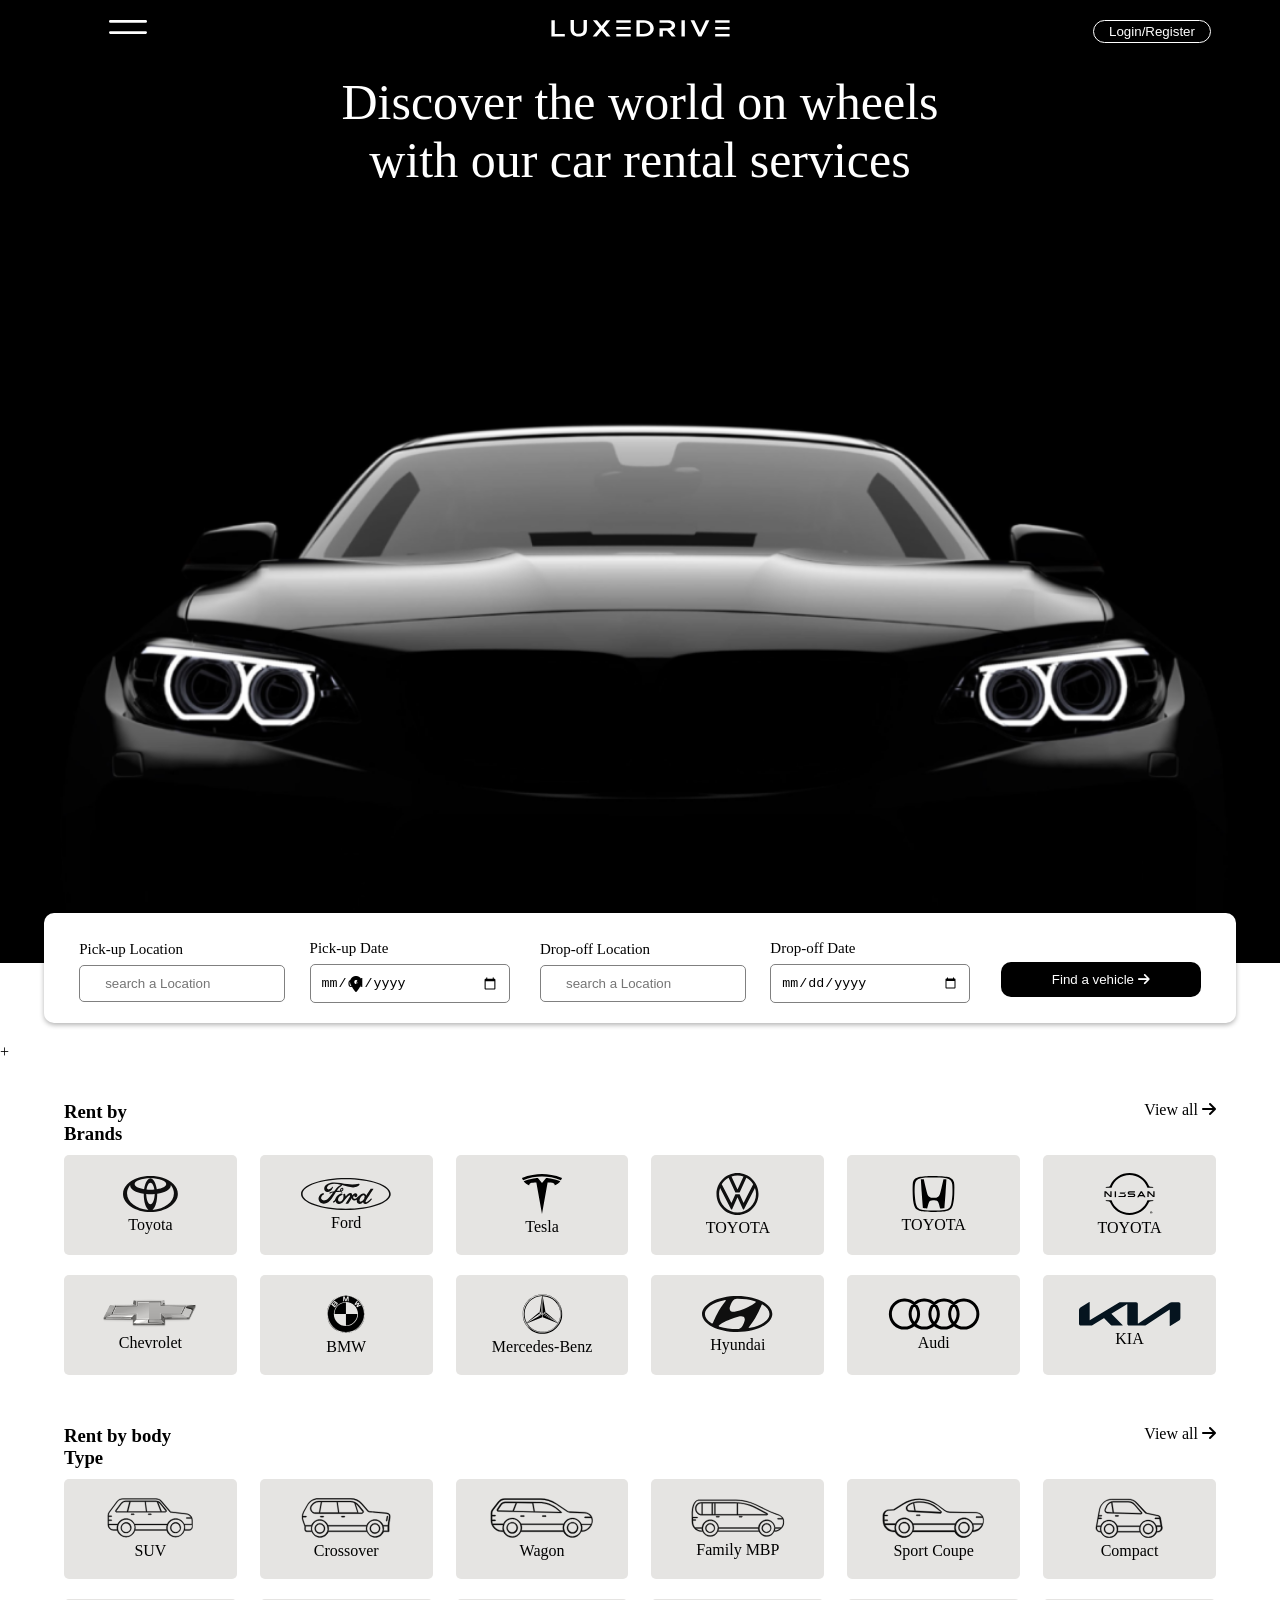
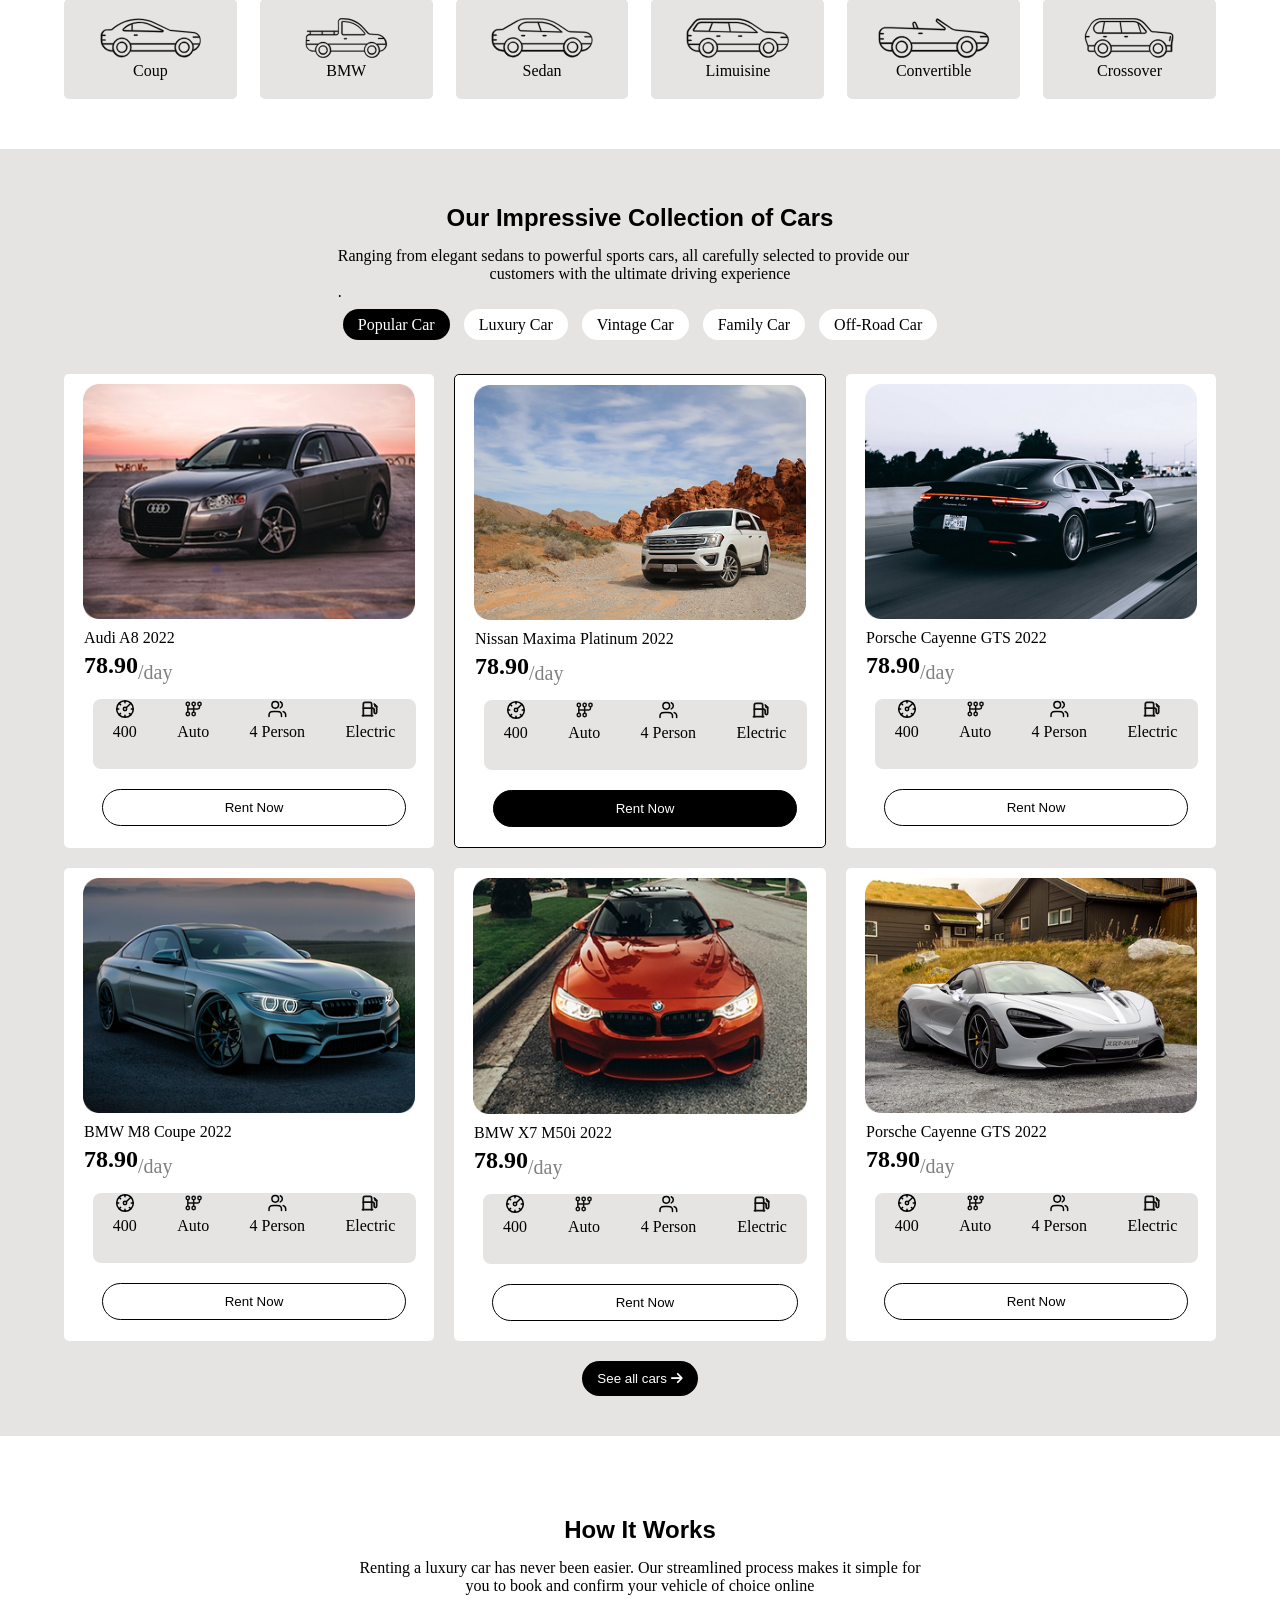
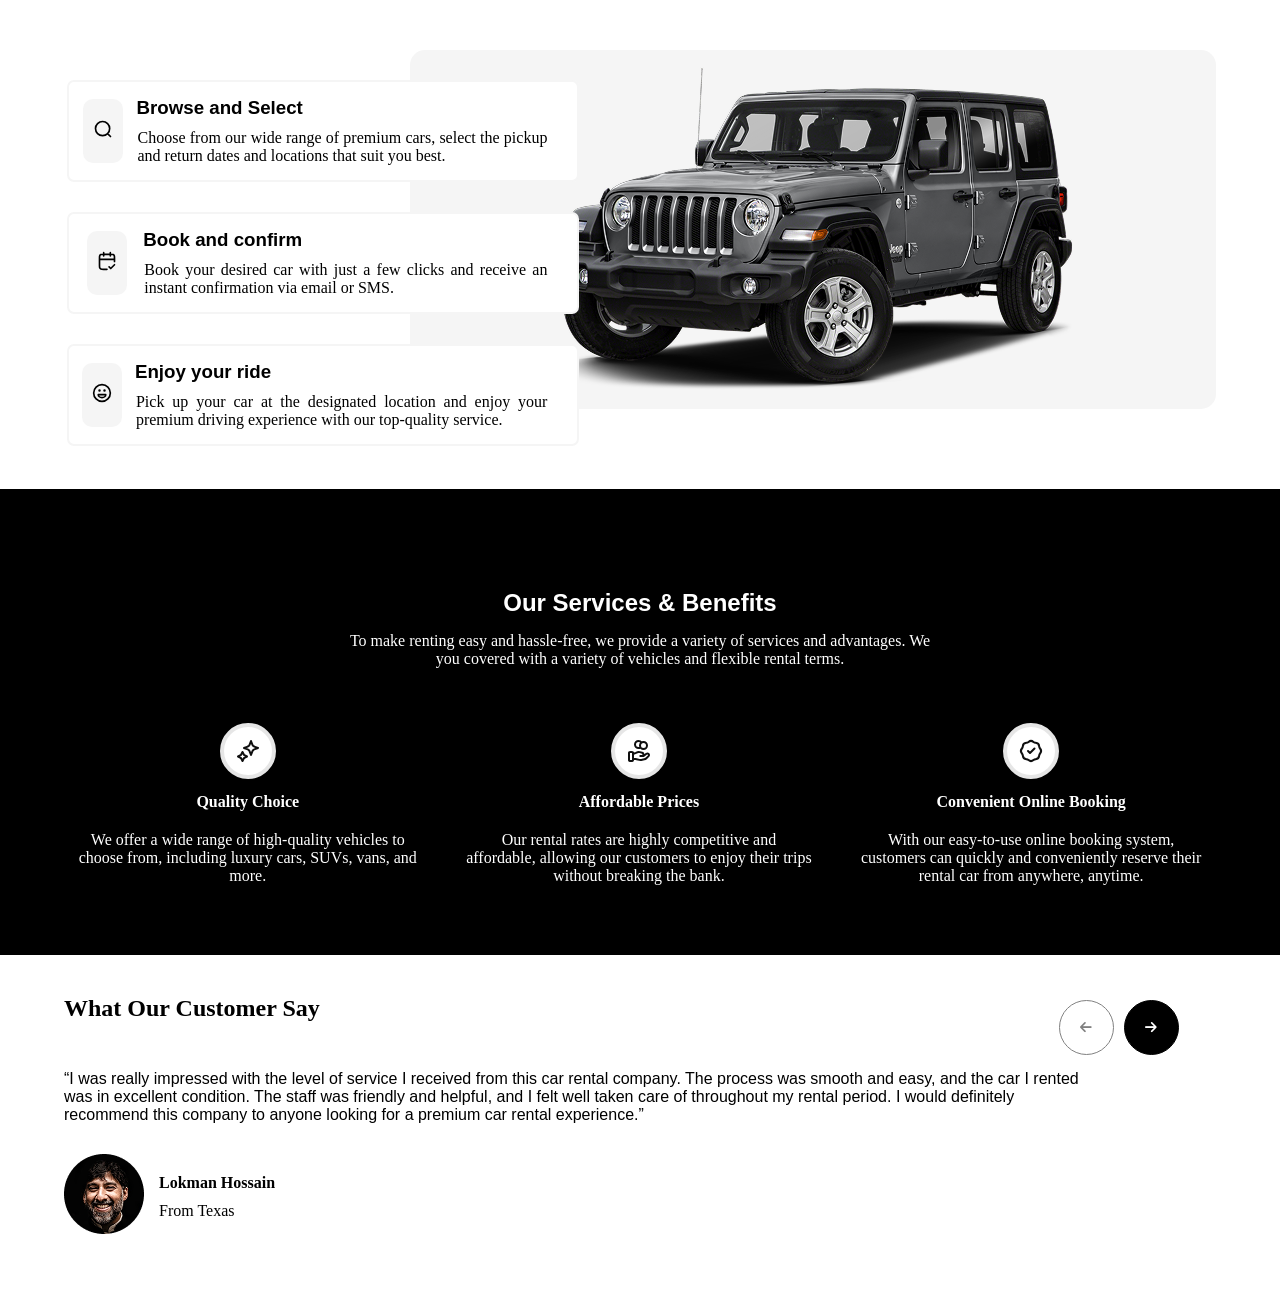
==== commit 9c55dce0: "feat: completed section 7" ====
--- a/index.html
+++ b/index.html
@@ -1184,7 +1184,40 @@
             </div>
         </div>
 
-    </section>                                                                                                                                                  
+    </section>
+    
+    <section id="comment-section">
+        <div class="comment-section-container">
+            <div class="comment-section-header">
+                <h1>What Our Customer Say </h1>
+                <div class="comment-section-buttons">
+                   <button class="comment-section-button-1">
+                      <i class="fa-solid fa-arrow-left"></i>
+                   </button>
+                   <button class="comment-section-button-2">
+                      <i class="fa-solid fa-arrow-right"></i>
+                   </button>
+               </div>
+            </div>
+            <div class="comment-section-content">
+                <p>
+                    “I was really impressed with the level of service I received from this car rental company. The process was smooth
+                     and easy, and the car I rented was in excellent condition. The staff was friendly and helpful, and I felt well taken 
+                     care of throughout my rental period. I would definitely recommend this company to anyone looking for a premium car rental experience.”
+                </p>
+            </div>
+            <div class="comment-owner-container">
+                <div class="comment-owner-container-img">
+                    <img src="./Owner-img.png" alt="owner">
+                </div>
+                <div class="comment-owner-container-content">
+                    <h4>Lokman Hossain</h4>
+                    <p>From Texas</p>
+                </div>
+            </div>
+        </div>
+    </section>
+
     
 </body>                                                   
 </html>                                                                                                                  
--- a/style.css
+++ b/style.css
@@ -101,6 +101,7 @@
 #collection-section,
 #how-section,
 #service-section,
+#comment-section,
  .collection-section-header-container,
  .how-section-header-container,
  .service-section-header-container{
@@ -108,18 +109,19 @@
     justify-content: center;
     margin: 40px 0px;
 }
-.brand-section-container
-,.body-type-section-container, 
+.brand-section-container,
+.body-type-section-container, 
 .collection-section-container,
 .how-section-container,
-.service-section-container{
+.service-section-container,
+.comment-section-container{
     width: 90vw;
 }
-.brand-section-header,.body-type-section-header{
-    display: flex;
-    
-}
-.brand-section-button,.body-type-section-button{
+.brand-section-header,.body-type-section-header,.comment-section-header{
+    display: flex;
+    
+}
+.brand-section-button,.body-type-section-button,.comment-section-buttons{
     width: 90%;
     display: flex;
     justify-content: end;
@@ -377,6 +379,46 @@
     padding: 10px;
 }
 
-
-
-
+.comment-section-buttons{
+    width: 75%;
+}
+.comment-section-buttons button{
+    height: 55px;
+    width: 55px;
+    border-radius: 50%;
+    margin: 5px 5px;
+    cursor: pointer;
+}
+.comment-section-buttons .comment-section-button-1{
+    background-color: white;
+    color: gray;
+    border: 1px solid gray;
+    
+}
+.comment-section-buttons .comment-section-button-2{
+    background-color: black;
+    color: white;
+    border: 1px solid black;
+}
+.comment-section-content {
+    width: 90%;
+    margin: 10px 0px;
+}
+.comment-section-content p{
+    font-family: Arial, Helvetica, sans-serif;
+}
+.comment-owner-container{
+    display: flex;
+    margin: 30px 0px;
+}
+.comment-owner-container-content{
+    margin-left: 15px;
+    padding-top: 10px;
+}
+.comment-owner-container-content h4{
+    padding: 10px 0px;
+}
+
+
+
+
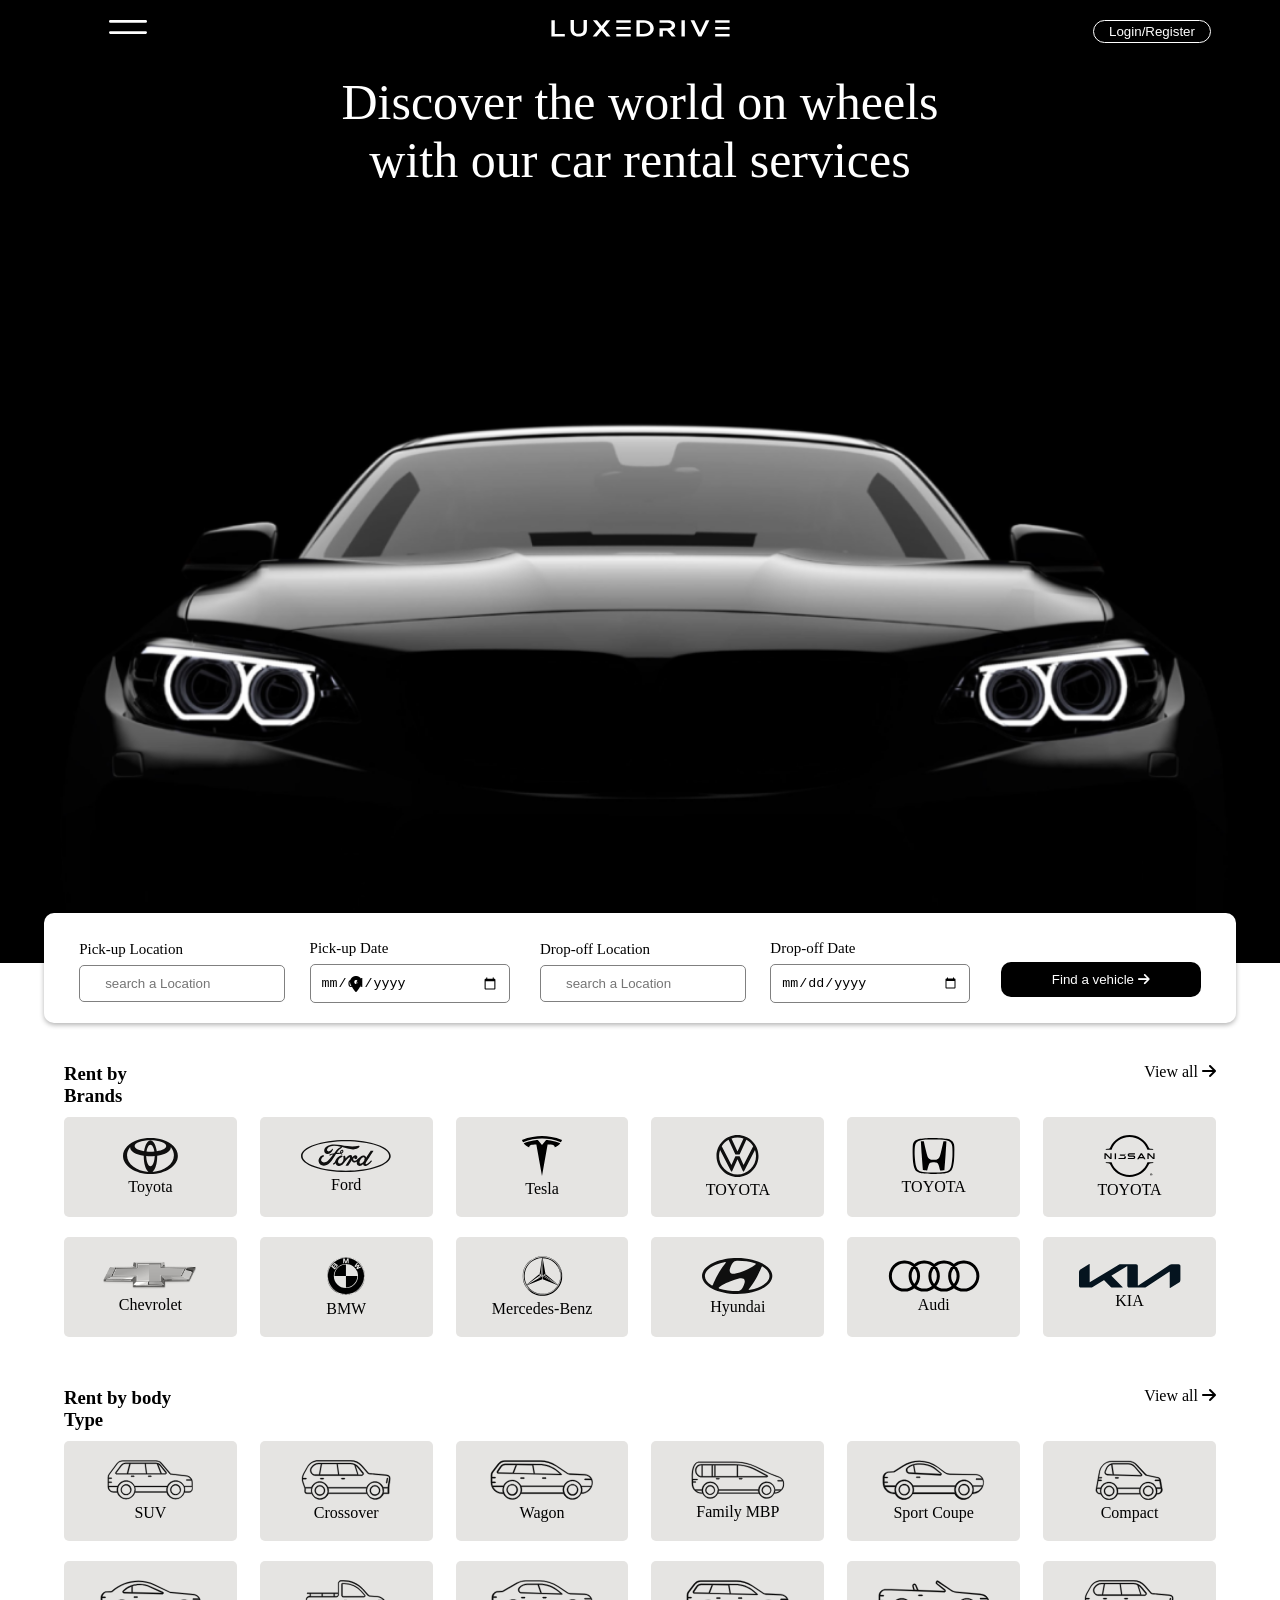
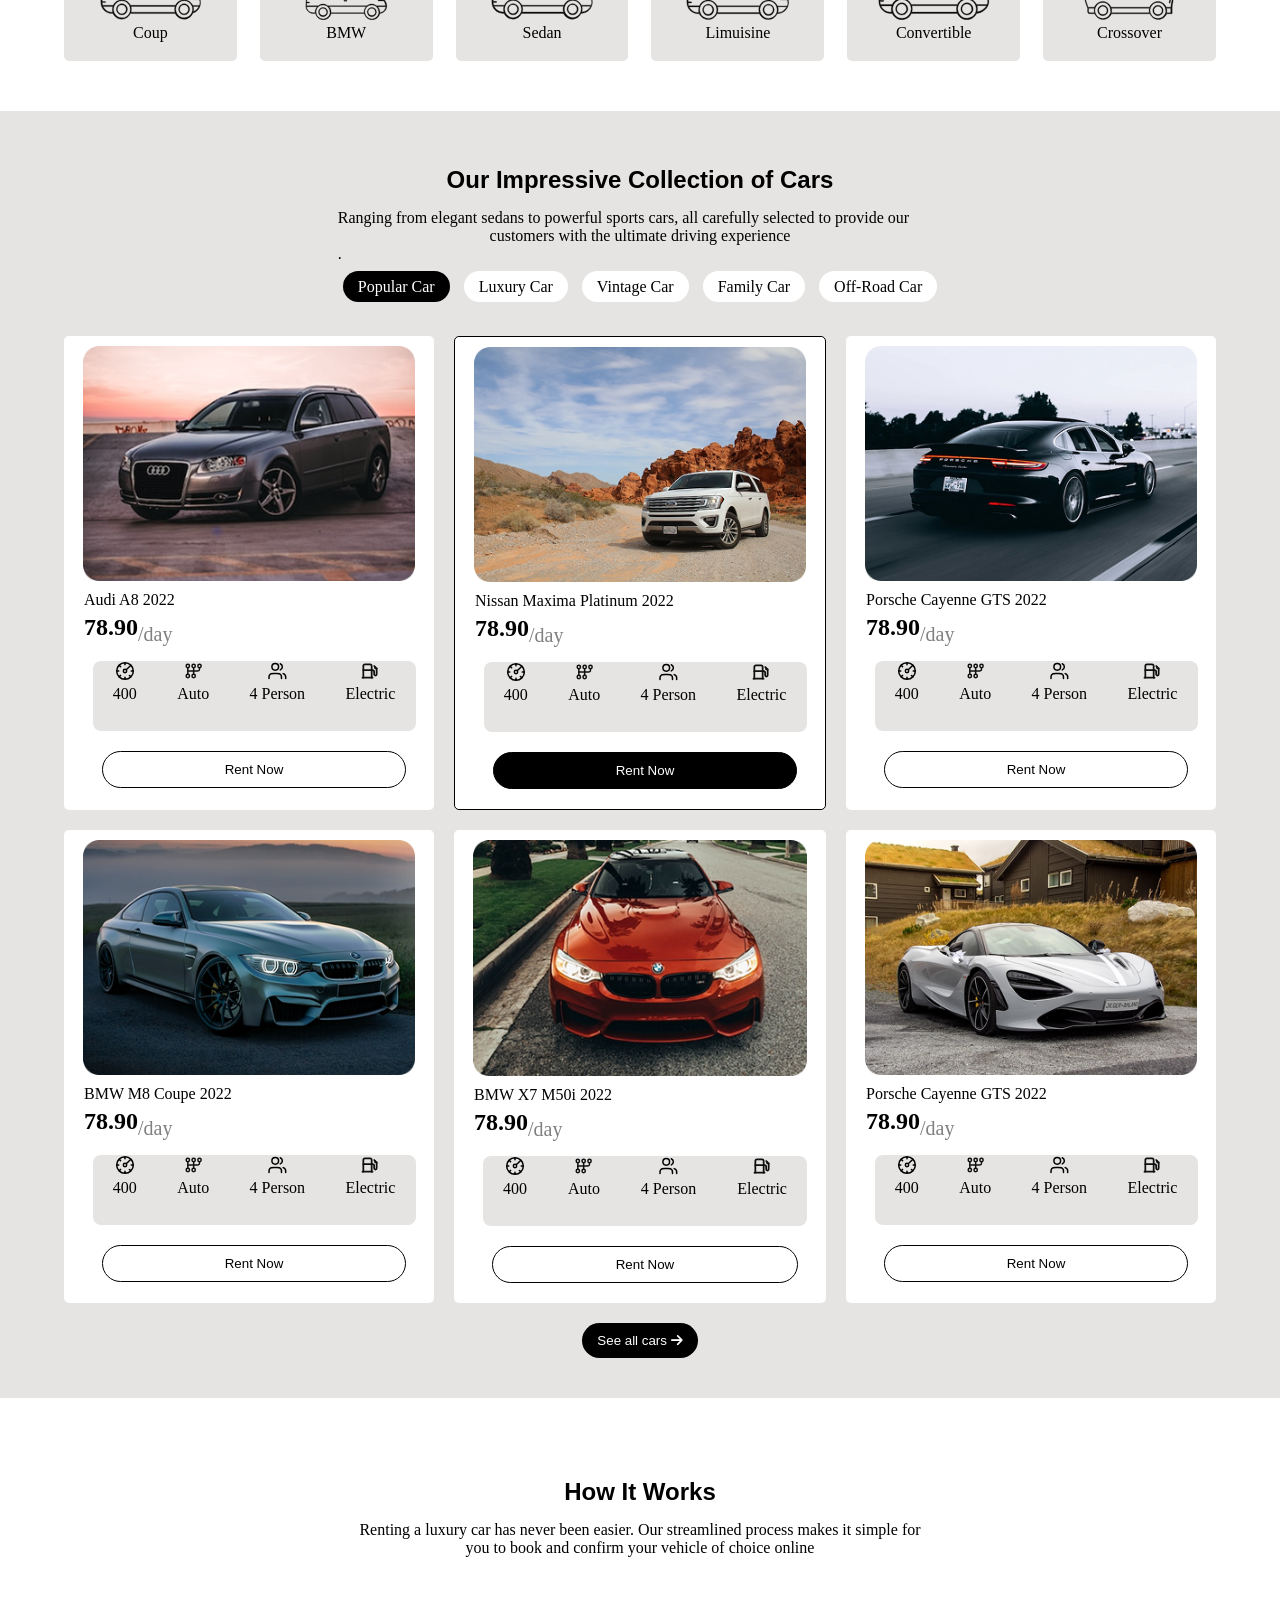
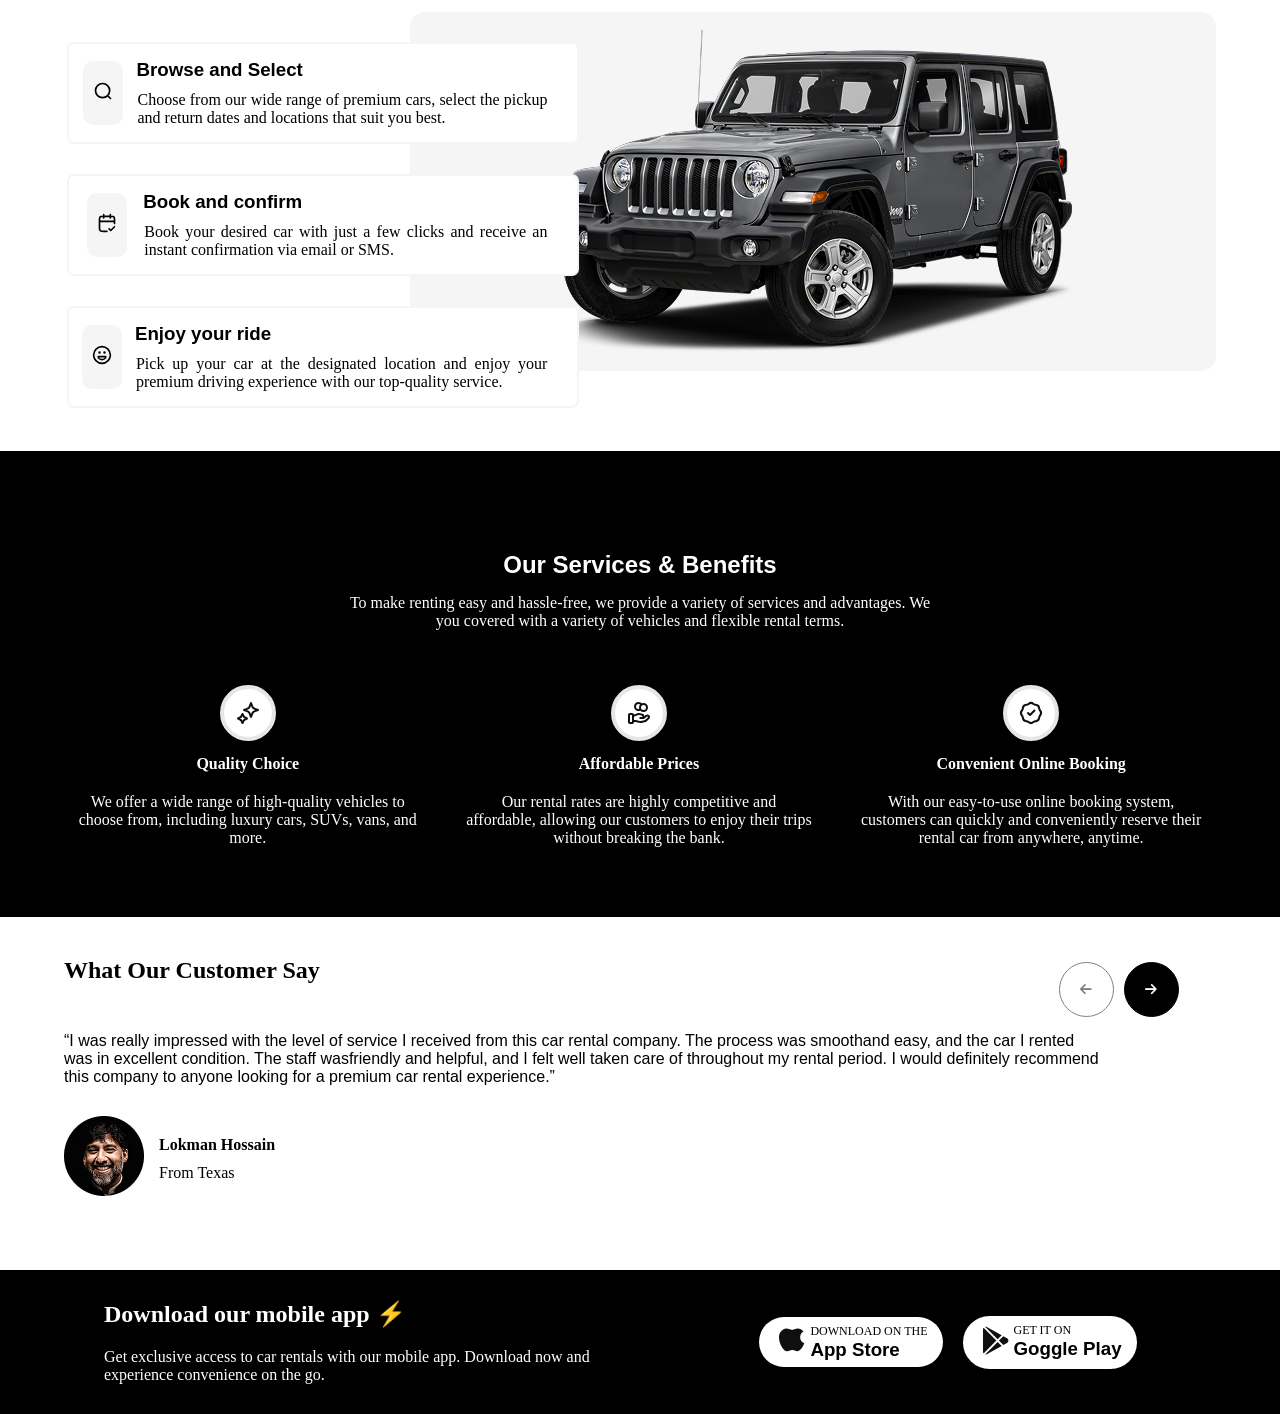
==== commit c9e9a04a: "feat: finalized section 8" ====
--- a/index.html
+++ b/index.html
@@ -81,7 +81,7 @@
                 </div>
             </div>
         </div>
-    </section>+
+    </section>
 
     <section id="brand-section">
         <div class="brand-section-container">
@@ -1201,9 +1201,7 @@
             </div>
             <div class="comment-section-content">
                 <p>
-                    “I was really impressed with the level of service I received from this car rental company. The process was smooth
-                     and easy, and the car I rented was in excellent condition. The staff was friendly and helpful, and I felt well taken 
-                     care of throughout my rental period. I would definitely recommend this company to anyone looking for a premium car rental experience.”
+                    “I was really impressed with the level of service I received from this car rental company. The process was smoothand easy, and the car I rented was in excellent condition. The staff wasfriendly and helpful, and I felt well taken care of throughout my rental period. I would definitely recommend this company to anyone looking for a premium car rental experience.”
                 </p>
             </div>
             <div class="comment-owner-container">
@@ -1218,6 +1216,52 @@
         </div>
     </section>
 
+    <section id="download-section">
+        <div class="download-section-container">
+            <div class="download-content download-description">
+                <h2>Download our mobile app ⚡️</h2>
+                <p>Get exclusive access to car rentals with our mobile app. Download now and experience convenience on the go.</p>
+            </div>
+            <div class="download-content  download-button-container">
+                <div class="download-button">                               
+                  <div class="download-button-icon">
+                     <svg width="26" height="26" viewBox="0 0 26 24" fill="none" xmlns="http://www.w3.org/2000svg">
+                        <path d="M25.3685 15.3489C24.6748 16.884 24.3436 17.5693 23.4503 18.9257C22.2058 20.8198 20.4497 23.179 18.2737 23.199C16.3409 23.217 15.8442 21.942 13.2201 21.9574C10.5962 21.9727 10.0494 23.2217 8.1164 23.2037C5.94042 23.1844 4.27796 21.0539 3.03202 19.1585C-0.450586 13.861 -0.814443 7.64477 1.33345 4.3402C2.85981 1.99029 5.26879 0.617262 7.53291 0.617262C9.83837 0.617262 11.2879 1.88023 13.1948 1.88023C15.0442 1.88023 16.1706 0.615234 18.8366 0.615234C20.8517 0.615234 22.9869 1.71146 24.5086 3.60554C19.523 6.33505 20.3336 13.4467 25.3685 15.3489Z" fill="#0F0F0F"/>
+                        </svg>
+                        
+                    </div>
+                    <div class="download-button-text">
+                        <p>DOWNLOAD ON THE</p>
+                        <a href="#">
+                            <h3>App Store</h3>
+                        </a>
+                        
+                   </div>
+
+                </div>
+                <div class="download-button">
+                    <div class="download-button-icon">
+                        <svg width="26" height="29" viewBox="0 0 26 29" fill="none" xmlns="http://www.w3.org/2000svg">    
+                            <path d="M4.21186 28.0649C3.57891 28.4735 2.81868 28.5971 2.10547 28.4288L14.6375 15.9102L18.6991 19.9674L4.21186 28.0649Z" fill="#0F0F0F"/>
+                            <path d="M0.550669 27.4095C0.201224 26.9453 0 26.3754 0 25.7724V3.47296C0 2.87003 0.201224 2.30009 0.550669 1.83594L13.351 14.6226L0.550669 27.4095Z" fill="#0F0F0F"/>
+                            <path d="M24.0003 17.004L20.3499 19.0442L15.9248 14.6238L20.3502 10.2031L24.0009 12.2436C24.8755 12.733 25.3976 13.6228 25.3976 14.6238C25.3976 15.6248 24.8755 16.5144 24.0003 17.004Z" fill="#0F0F0F"/>
+                            <path d="M14.6376 13.3383L2.10645 0.820392C2.31184 0.772034 2.52097 0.746094 2.73 0.746094C3.24679 0.746094 3.76166 0.892876 4.21209 1.18356L18.6994 9.28092L14.6376 13.3383Z" fill="#0F0F0F"/>
+                            </svg>
+                            
+                       </div>
+                       <div class="download-button-text">
+                           <p>GET IT ON</p>
+                           <a href="#">
+                              <h3>Goggle Play</h3>
+                           </a>
+                           
+                      </div>
+                </div>
+            </div>
+        </div>
+    </section>
+
     
 </body>                                                   
-</html>                                                                                                                  +</html>                                                                                                                
+    
--- a/style.css
+++ b/style.css
@@ -4,6 +4,9 @@
 *{
     padding: 0;
     margin: 0;
+}
+a{
+    text-decoration: none;
 }
 
 .home-container{
@@ -102,6 +105,7 @@
 #how-section,
 #service-section,
 #comment-section,
+#download-section,
  .collection-section-header-container,
  .how-section-header-container,
  .service-section-header-container{
@@ -114,7 +118,8 @@
 .collection-section-container,
 .how-section-container,
 .service-section-container,
-.comment-section-container{
+.comment-section-container,
+.download-section-container{
     width: 90vw;
 }
 .brand-section-header,.body-type-section-header,.comment-section-header{
@@ -419,6 +424,57 @@
     padding: 10px 0px;
 }
 
-
-
-
+#download-section{
+     background-color: black;
+     color: white;
+     margin: unset;
+     padding: 20px 0px;
+}
+.download-section-container{
+    display: flex;
+}
+.download-section-container .download-content{
+    width: 50%;
+    padding-left: 40px;
+}
+.download-section-container > .download-description h2{
+    padding: 10px 0px;
+}
+.download-section-container .download-description p{
+    font-size: 16px;
+    padding: 10px 0px;
+    font-weight: 100;
+}
+.download-section-container .download-button-container{
+    display: flex;
+    justify-content: center;
+    align-items: center;
+}
+.download-button{
+    display: flex;
+    background-color: white;
+    border-radius: 30px;
+    margin: 0px 10px;
+}
+.download-button-icon{
+    padding: 10px 5px 10px 20px;
+ 
+}
+.download-button-text{
+    color: black;
+    padding-right: 15px;
+    padding-top: 7px;
+}
+.download-button-text p{
+    font-size: 12px;
+}
+.download-button-text a{
+    color: black;
+}
+.download-button-text h3{
+    font-family: Arial, Helvetica, sans-serif;
+}
+
+
+
+
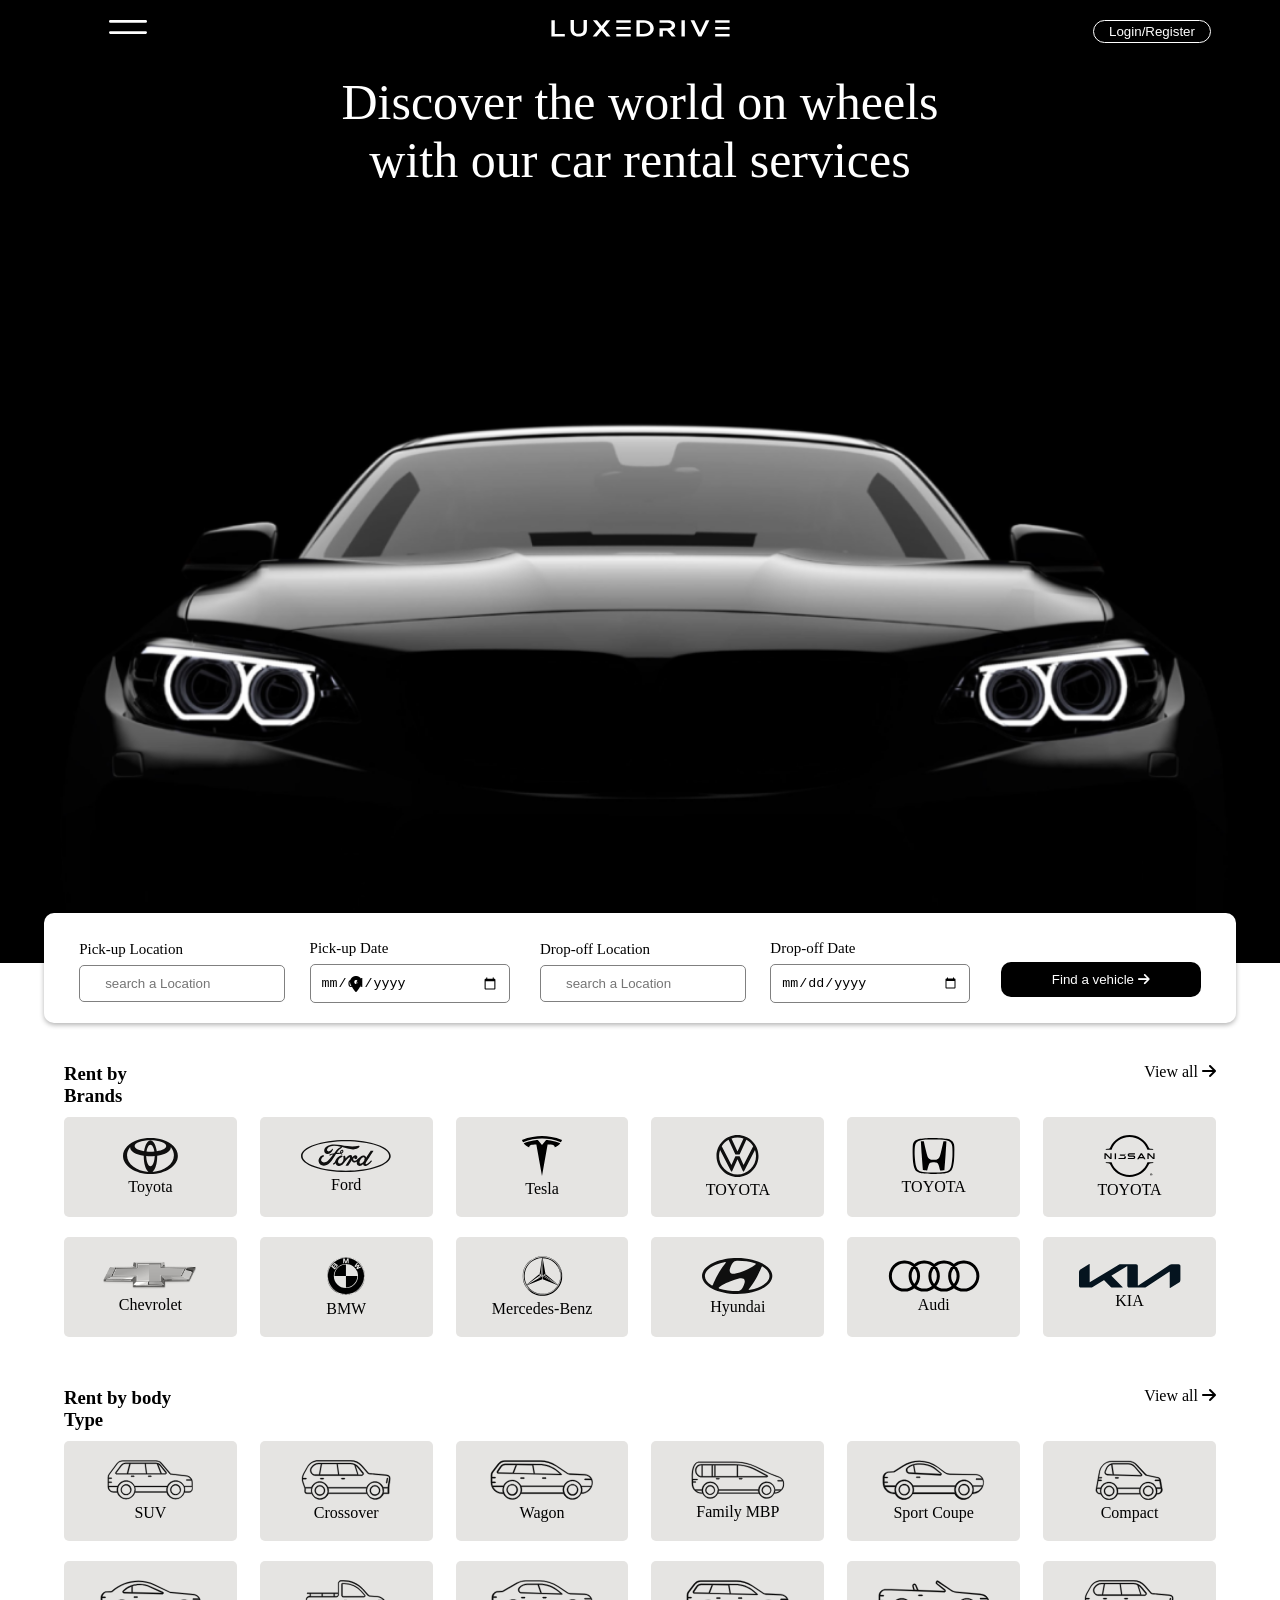
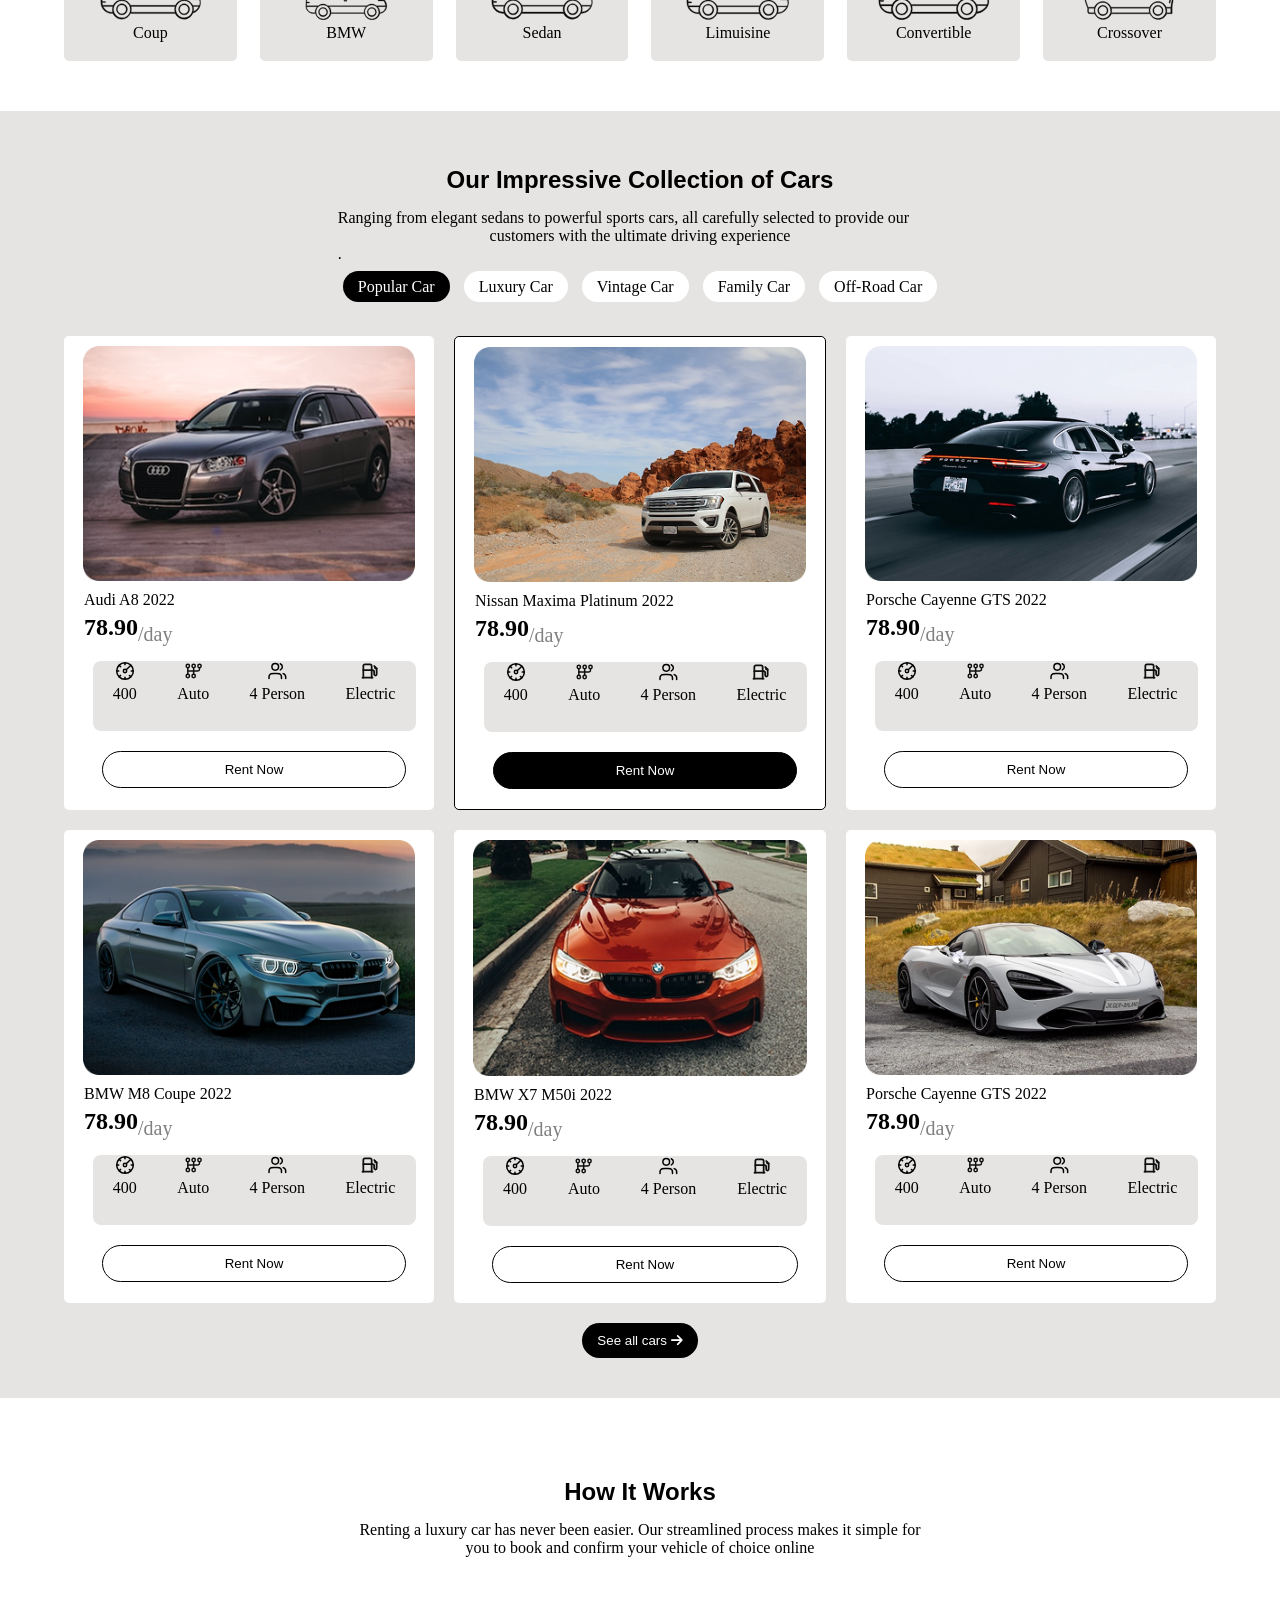
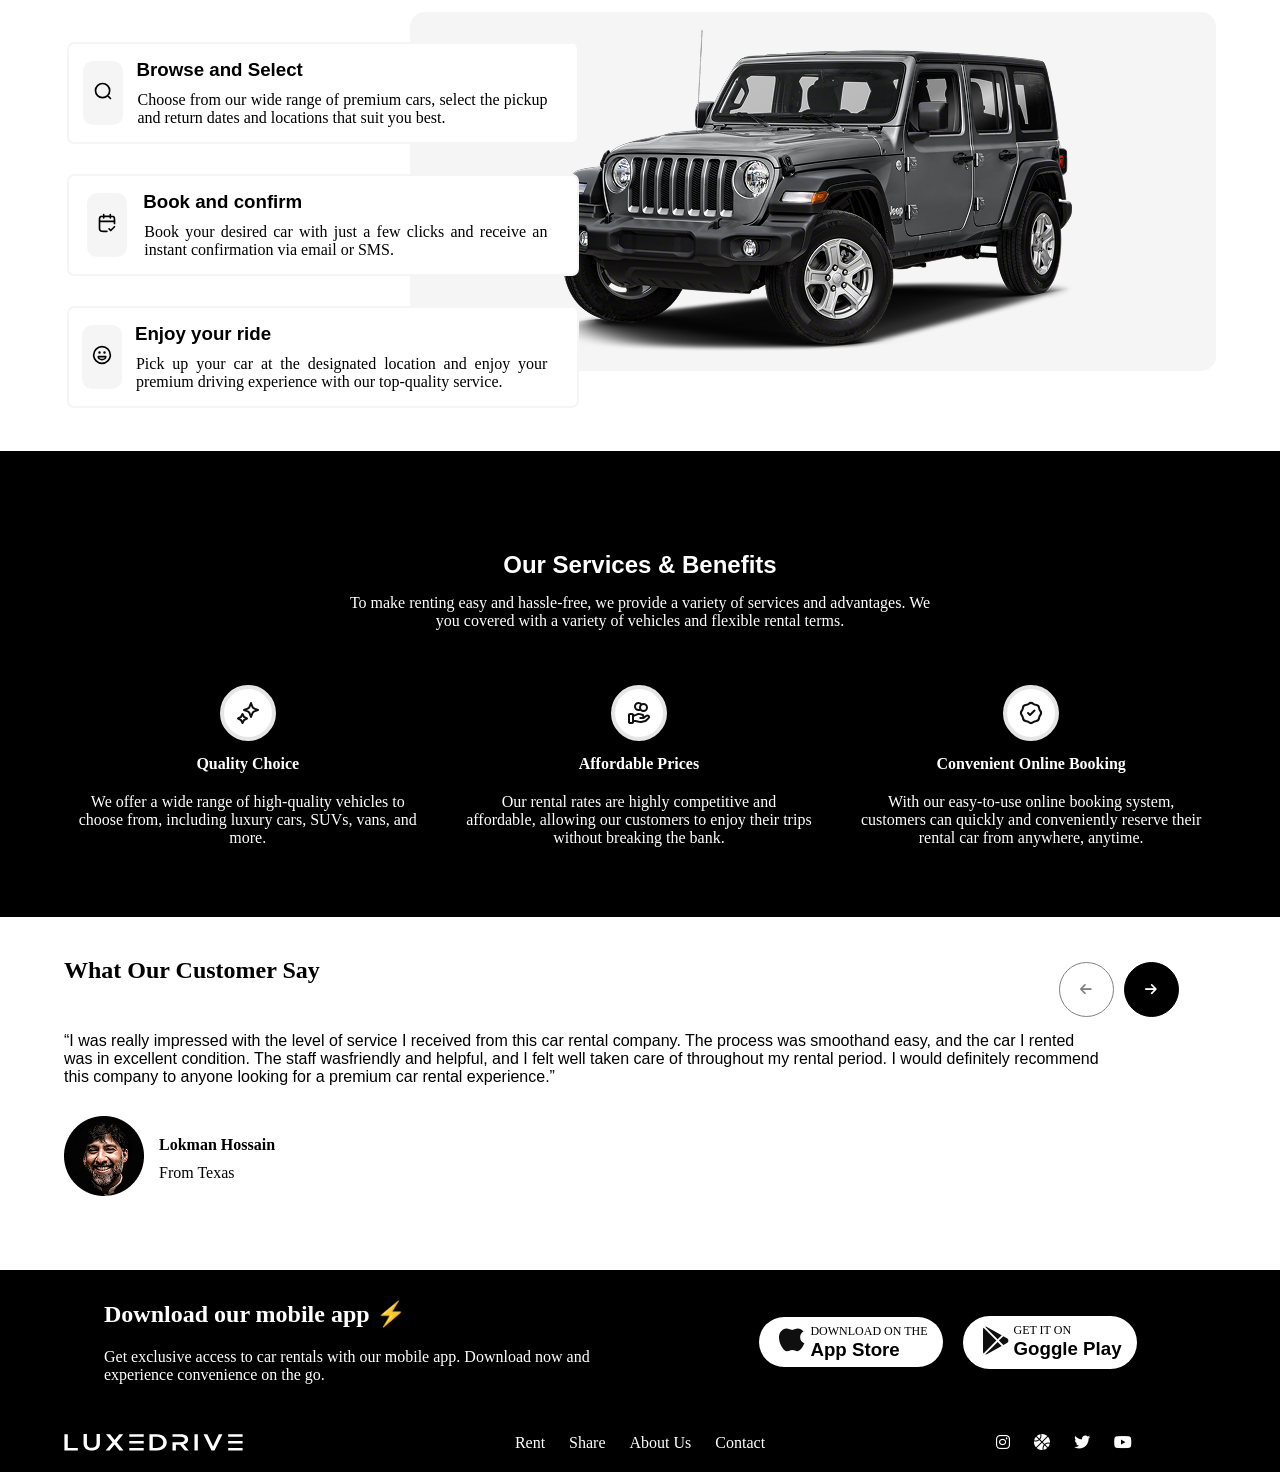
==== commit e1d60b7f: "feat: completing web view by adding a footer" ====
--- a/index.html
+++ b/index.html
@@ -1261,6 +1261,41 @@
         </div>
     </section>
 
+    <footer>
+        <div class="footer-container">
+            <div class="footer-content footer-logo">
+                <svg width="179" height="17" viewBox="0 0 179 17" fill="none" xmlns="http://www.w3.org/2000/svg">
+                    <path d="M0.415527 16.4882H13.8075V13.8962H3.77553V0.264244H0.415527V16.4882Z" fill="white"/>
+                    <path d="M27.699 16.4882C30.219 16.4882 32.211 15.8882 33.675 14.6642C35.139 13.4642 35.883 11.6402 35.907 9.21624V0.000244141H32.547V9.33624C32.547 10.8482 32.115 11.9762 31.275 12.7202C30.435 13.4882 29.259 13.8722 27.747 13.8722C26.235 13.8722 25.059 13.4642 24.195 12.6722C23.355 11.9042 22.923 10.7522 22.923 9.24024V0.000244141H19.563V9.33624C19.587 11.7122 20.307 13.4882 21.771 14.6882C23.211 15.8882 25.179 16.4882 27.699 16.4882Z" fill="white"/>
+                    <path d="M41.6637 16.4882H45.6236L50.5676 10.4642L55.4636 16.4882H59.5436L52.7276 8.18424L59.2556 0.264244H55.2957L50.6396 5.95224L46.0076 0.264244H41.9277L48.5037 8.23224L41.6637 16.4882Z" fill="white"/>
+                    <path d="M65.3111 13.9442V16.4882H79.7112V13.9442H65.3111ZM65.3111 7.03224V9.57624H79.7112V7.03224H65.3111ZM65.3111 0.264244V2.80824H79.7112V0.264244H65.3111Z" fill="white"/>
+                    <path d="M85.4665 16.4882H92.5945C94.6105 16.4642 96.3625 16.1042 97.8985 15.4082C99.4105 14.6882 100.586 13.7282 101.45 12.5042C102.29 11.2802 102.722 9.91224 102.746 8.37624V8.32825C102.722 6.79224 102.29 5.40025 101.45 4.20024C100.586 3.00024 99.4105 2.04024 97.8985 1.32024C96.3625 0.624245 94.6105 0.264244 92.5945 0.264244H85.4665V16.4882ZM88.8265 13.8962V2.85624H92.5945C94.6105 2.88024 96.2185 3.40824 97.4185 4.41624C98.5945 5.42424 99.1945 6.74424 99.2185 8.37624V8.42424C99.1945 10.0322 98.5945 11.3522 97.4185 12.3362C96.2185 13.3442 94.6105 13.8722 92.5945 13.8962H88.8265Z" fill="white"/>
+                    <path d="M116.761 8.30424H108.505V16.4882H111.865V10.8242H116.065L120.769 16.4882H124.705L119.569 10.3442C120.913 10.0322 122.017 9.45624 122.833 8.64024C123.673 7.82424 124.081 6.88825 124.105 5.54424V5.25624C124.105 4.56025 123.985 4.00824 123.697 3.43224C123.433 2.83224 123.049 2.32824 122.521 1.87224C121.921 1.36824 121.153 0.960245 120.217 0.672244C119.281 0.408245 118.225 0.264244 117.025 0.264244H108.505V2.85624H116.737C117.985 2.85624 118.969 3.07224 119.665 3.55224C120.337 4.00824 120.697 4.56024 120.697 5.42424V5.71224C120.697 6.55224 120.337 7.08024 119.641 7.56024C118.945 8.04024 117.985 8.30424 116.761 8.30424Z" fill="white"/>
+                    <path d="M130.465 16.4882H133.825V0.264244H130.465V16.4882Z" fill="white"/>
+                    <path d="M147.525 16.4882H150.477L158.421 0.144244H154.773L149.037 12.3842L143.277 0.144244H139.581L147.525 16.4882Z" fill="white"/>
+                    <path d="M164.189 13.9442V16.4882H178.589V13.9442H164.189ZM164.189 7.03224V9.57624H178.589V7.03224H164.189ZM164.189 0.264244V2.80824H178.589V0.264244H164.189Z" fill="white"/>
+                </svg>
+            </div>
+            <div class="footer-content footer-nav">
+                <ul>
+                    <li><a href="#">Rent</a></li>
+                    <li><a href="#">Share</a></li>
+                    <li><a href="#">About Us</a></li>
+                    <li><a href="#">Contact</a></li>
+                </ul>
+            </div>
+            <div class="footer-content footer-social">
+                <ul>
+                    <li><a href=""><i class="fa-brands fa-instagram"></i></a></li>
+                    <li><a href=""><i class="fa-solid fa-basketball"></i></a></li>
+                    <li><a href=""><i class="fa-brands fa-twitter"></i></a></li>
+                    <li><a href=""><i class="fa-brands fa-youtube"></i></a></li>
+                </ul>
+            </div>
+        </div>
+
+    </footer>
+
     
 </body>                                                   
 </html>                                                                                                                
--- a/style.css
+++ b/style.css
@@ -106,6 +106,7 @@
 #service-section,
 #comment-section,
 #download-section,
+footer,
  .collection-section-header-container,
  .how-section-header-container,
  .service-section-header-container{
@@ -119,7 +120,8 @@
 .how-section-container,
 .service-section-container,
 .comment-section-container,
-.download-section-container{
+.download-section-container,
+.footer-container{
     width: 90vw;
 }
 .brand-section-header,.body-type-section-header,.comment-section-header{
@@ -474,7 +476,33 @@
 .download-button-text h3{
     font-family: Arial, Helvetica, sans-serif;
 }
-
-
-
-
+footer{
+   background-color: black;
+   margin: unset;
+   padding: 20px 0px;
+   color: white;
+}
+.footer-container{
+    display: flex;
+}
+.footer-logo{
+    display: flex;
+    justify-content: start;
+    width: 20%;
+}
+.footer-nav{
+    width: 60%;
+    text-align: center;
+}
+.footer-nav ul li,.footer-social ul li{
+    display: inline;
+}
+.footer-nav ul li a,.footer-social ul li a{
+    text-decoration: none;
+    color: white;
+    padding: 0px 10px;
+}
+
+
+
+
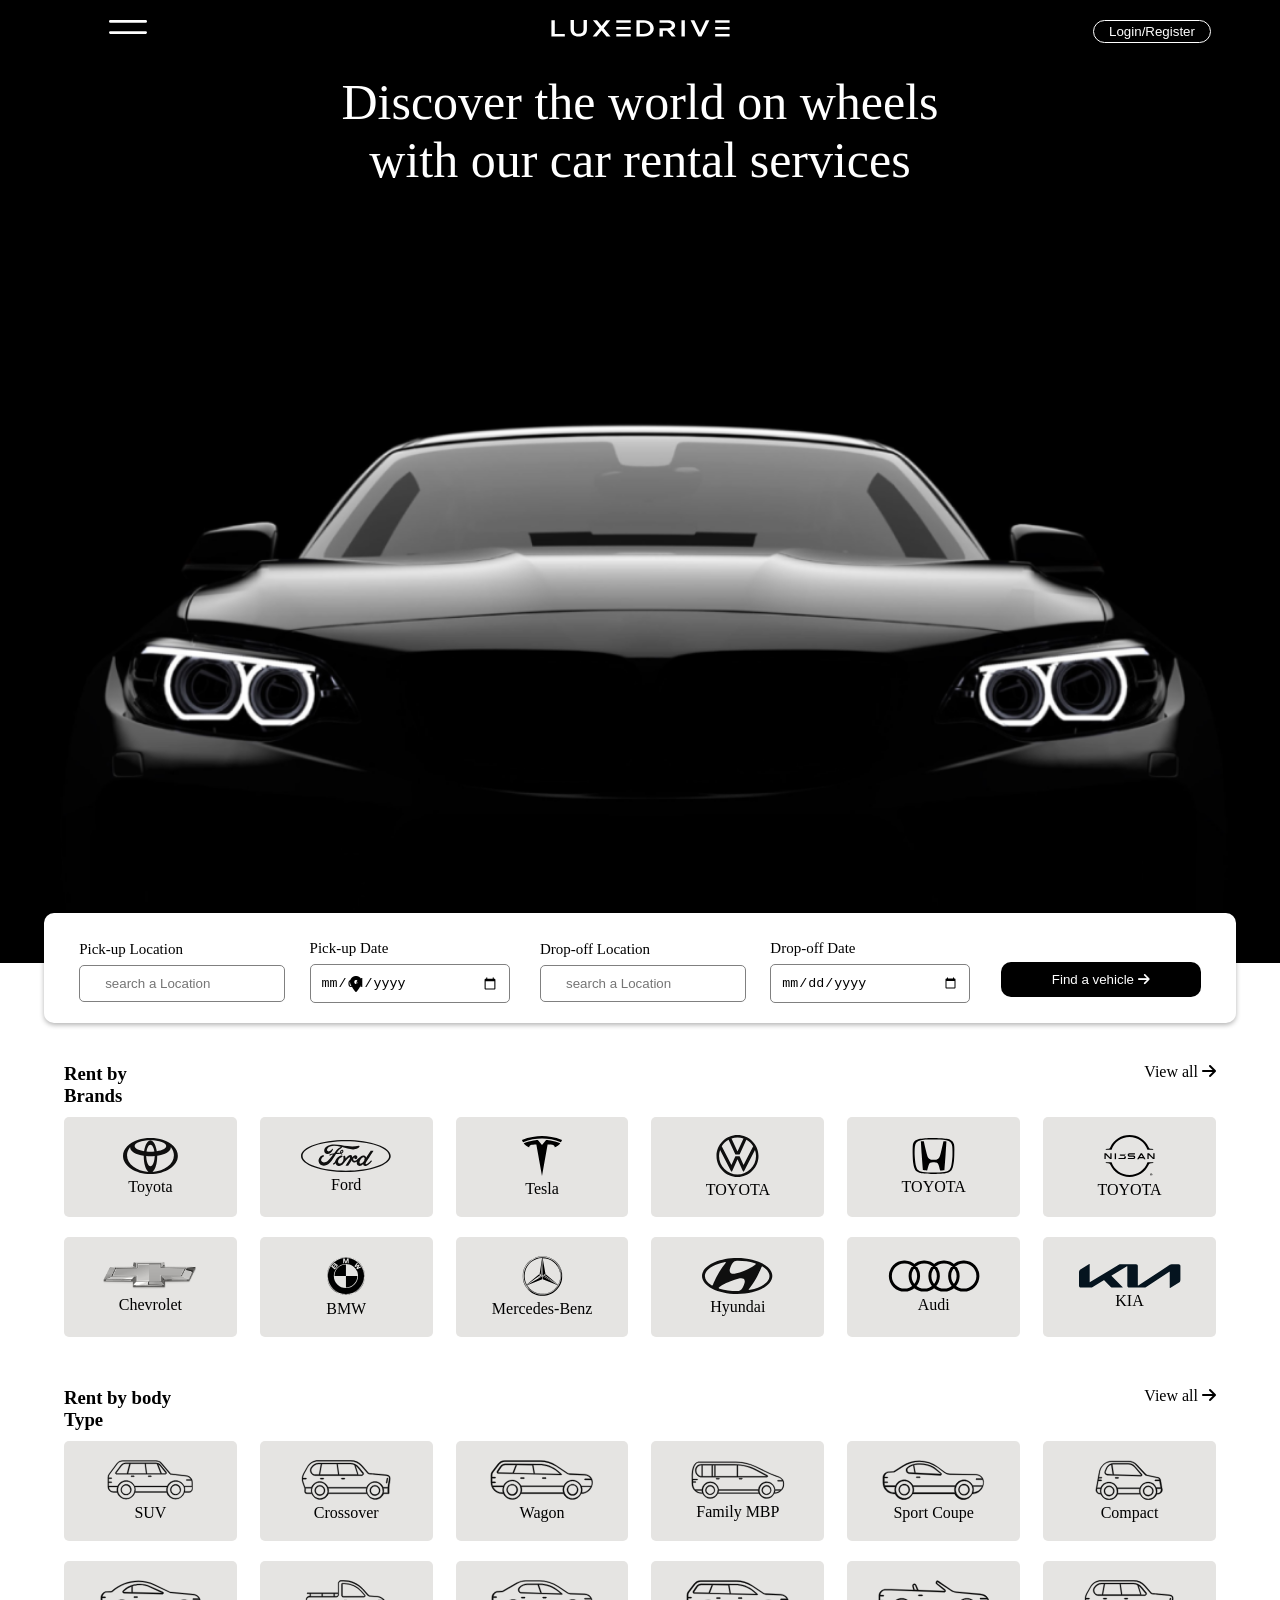
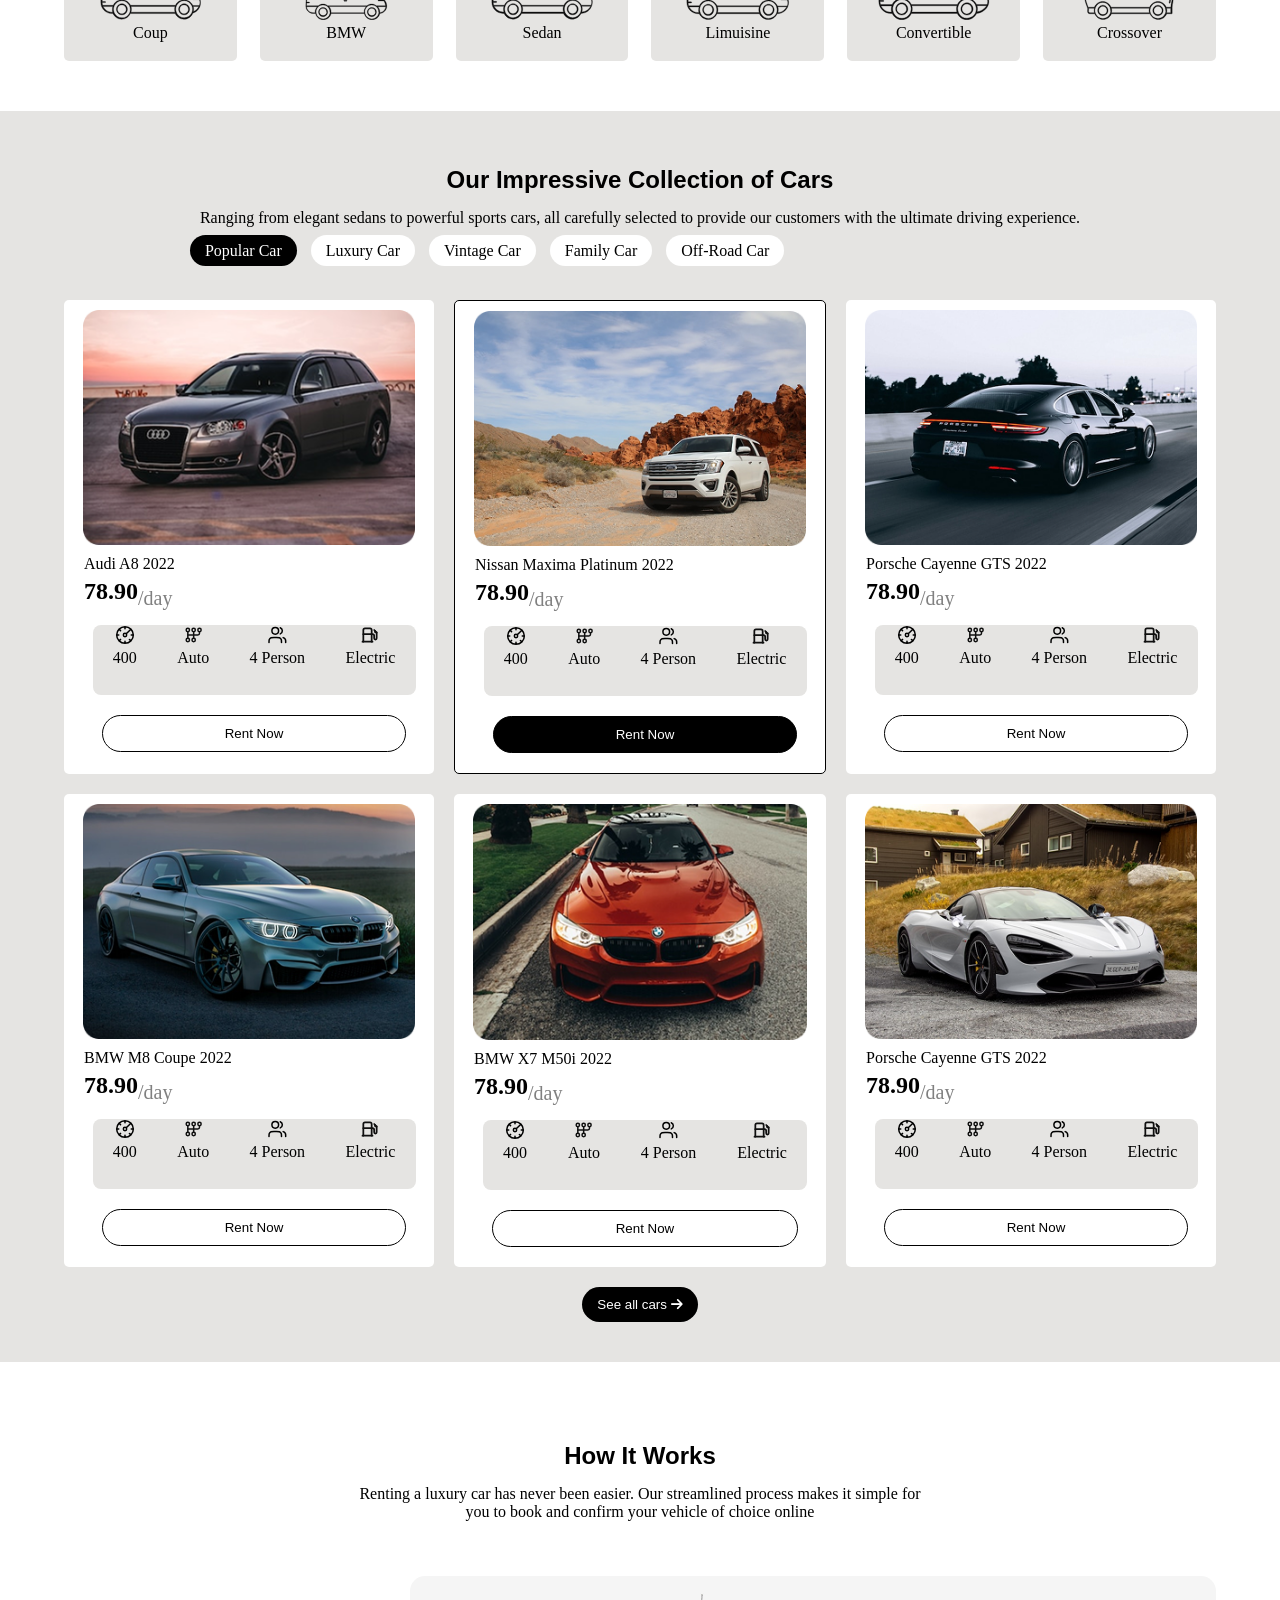
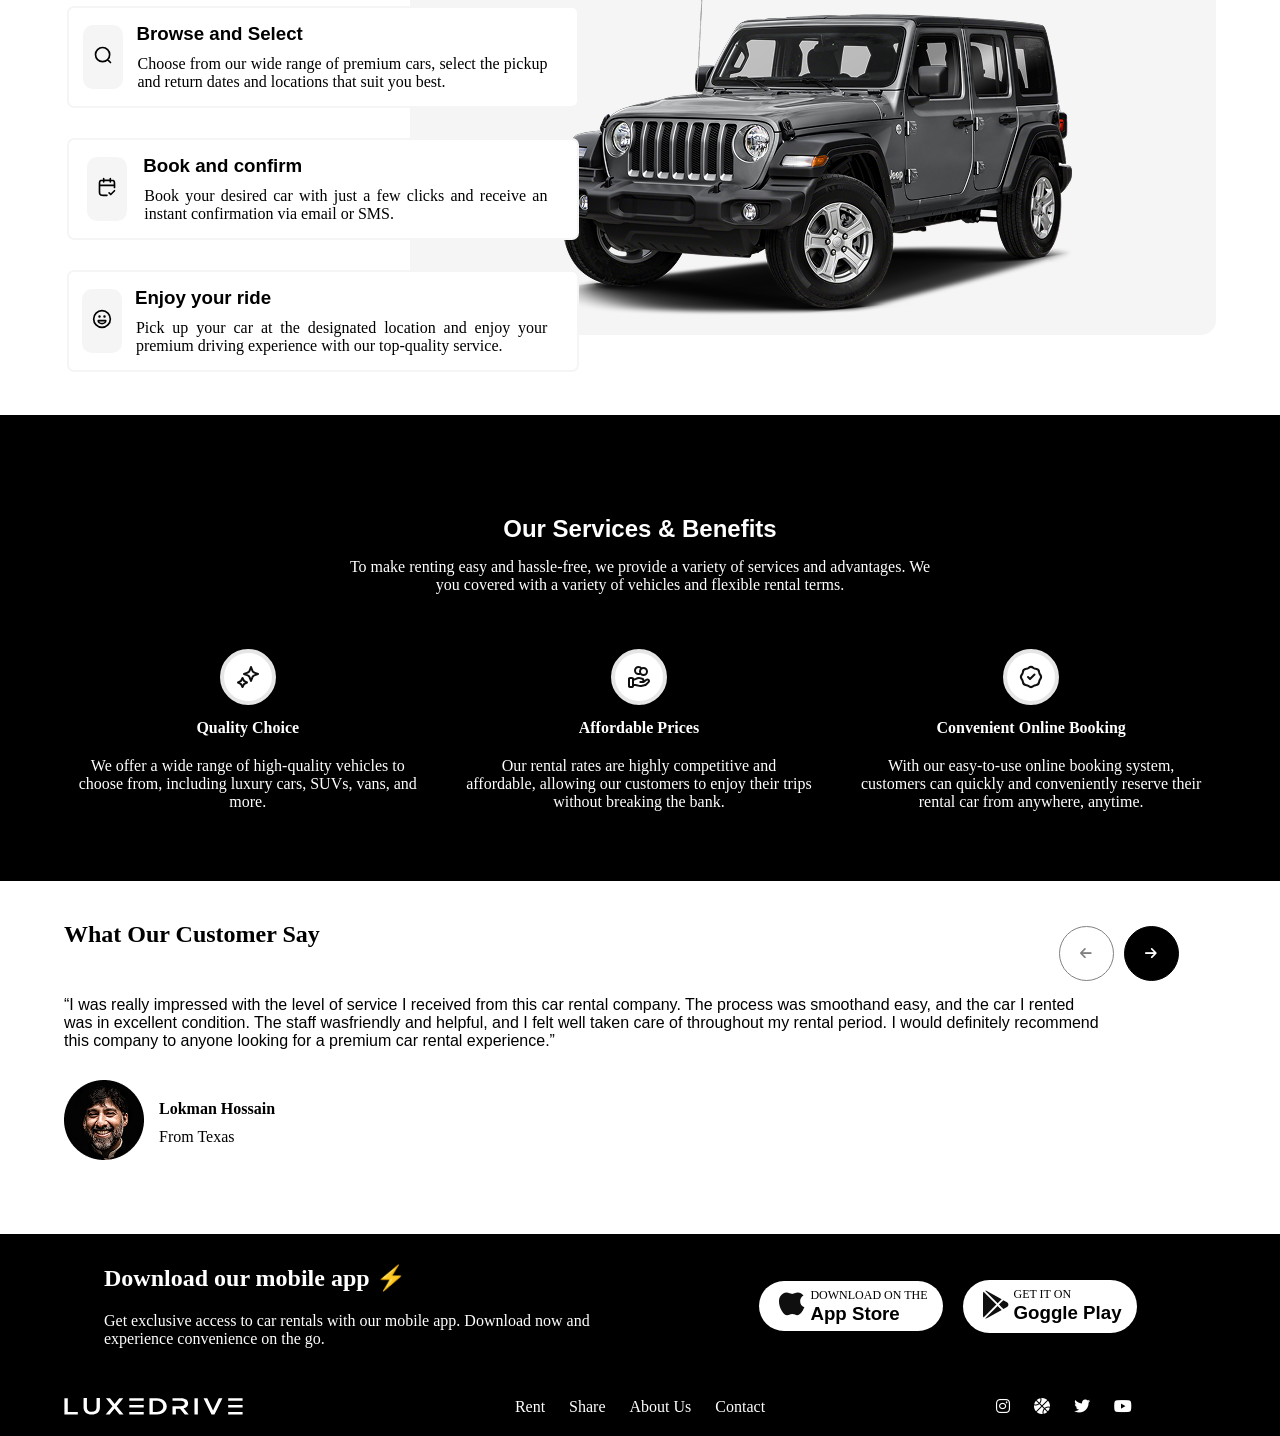
==== commit a41ac6cb: "feat: collection section responsiveness" ====
--- a/index.html
+++ b/index.html
@@ -3,6 +3,7 @@
 <head>
     <link rel="stylesheet" href="https://cdnjs.cloudflare.com/ajax/libs/font-awesome/6.7.2/css/all.min.css">
     <link rel="stylesheet" href="./style.css">
+    <link rel="stylesheet" href=".//mobile.css">
     <meta charset="UTF-8">
     <meta name="viewport" content="width=device-width, initial-scale=1.0">
     <title>Car rental</title>
@@ -602,7 +603,7 @@
                 <div class="collection-section-header">
                     <h1>Our Impressive Collection of Cars</h1>
                     <p>Ranging from elegant sedans to powerful sports cars, all carefully selected to 
-                        provide our<span> customers with the ultimate driving experience</span>.
+                        provide our customers with the ultimate driving experience.
                     </p>
                     <ul>
                         <li><a href="#">Popular Car</a></li>
--- a/style.css
+++ b/style.css
@@ -200,9 +200,8 @@
     padding: 15px 0px;
     
 }
-.collection-section-header p span{
-    display: flex;
-    justify-content: center;
+.collection-section-header p {
+    padding: 15px;
 }
 .collection-grid{
     display: grid;
--- a/mobile.css
+++ b/mobile.css
@@ -0,0 +1,42 @@
+@media(max-width: 600px){
+    #how-section,
+    #service-section,
+    #comment-section,
+    #download-section,
+    footer{
+    display: none;
+}
+.header-content-3{
+    display: none;
+}
+.home-container p{
+    font-size: 20px;
+}
+.form-container{
+    align-items: center;
+}
+.form{
+    flex-direction: column;
+    width: 70%;
+}
+.brand-content, .body-type-content{
+    width: 30%;
+}
+.brand-content svg, .body-type-content svg{
+    width: 60%;
+}
+.brand-content p, .body-type-content p{
+    font-size: 13px;
+}
+.collection-section-header ul li{
+    display: block;
+    margin: 15px;
+}
+.collection-grid{
+    grid-template-columns: auto;
+
+}
+
+}
+
+
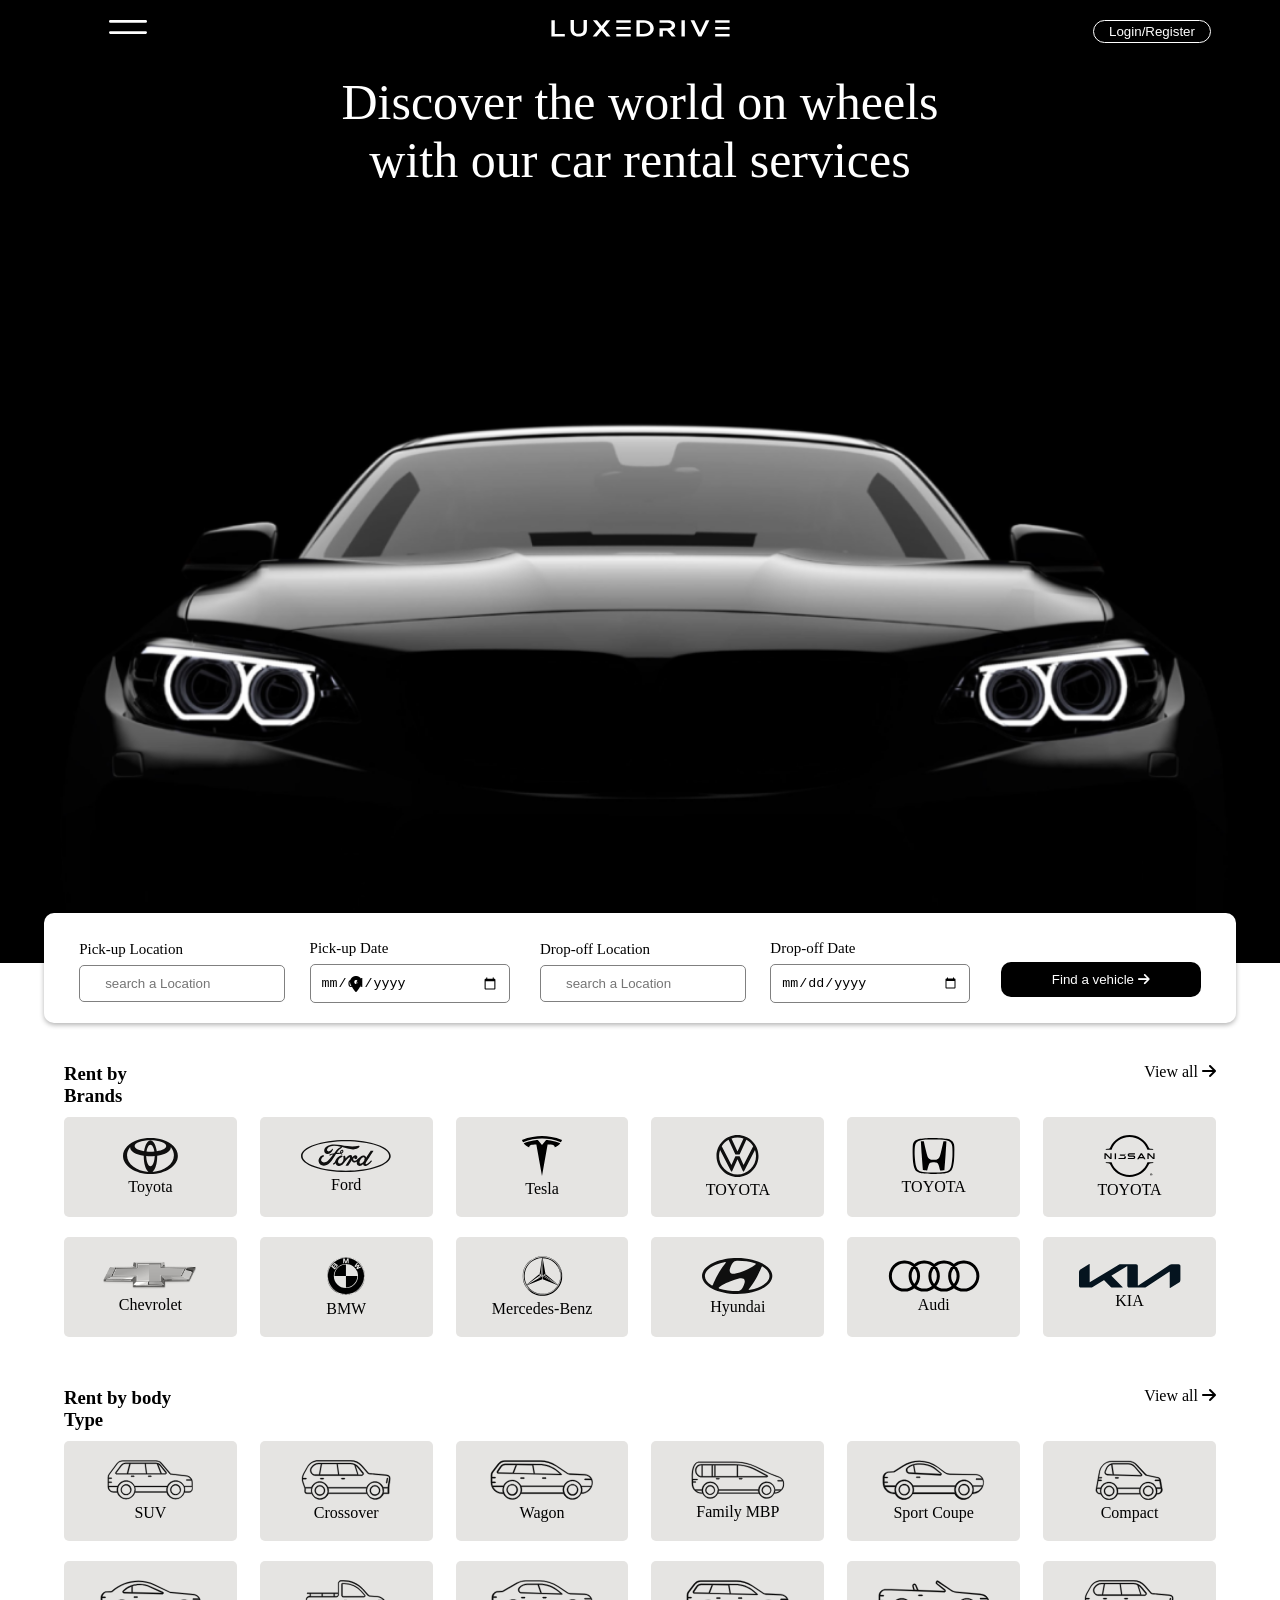
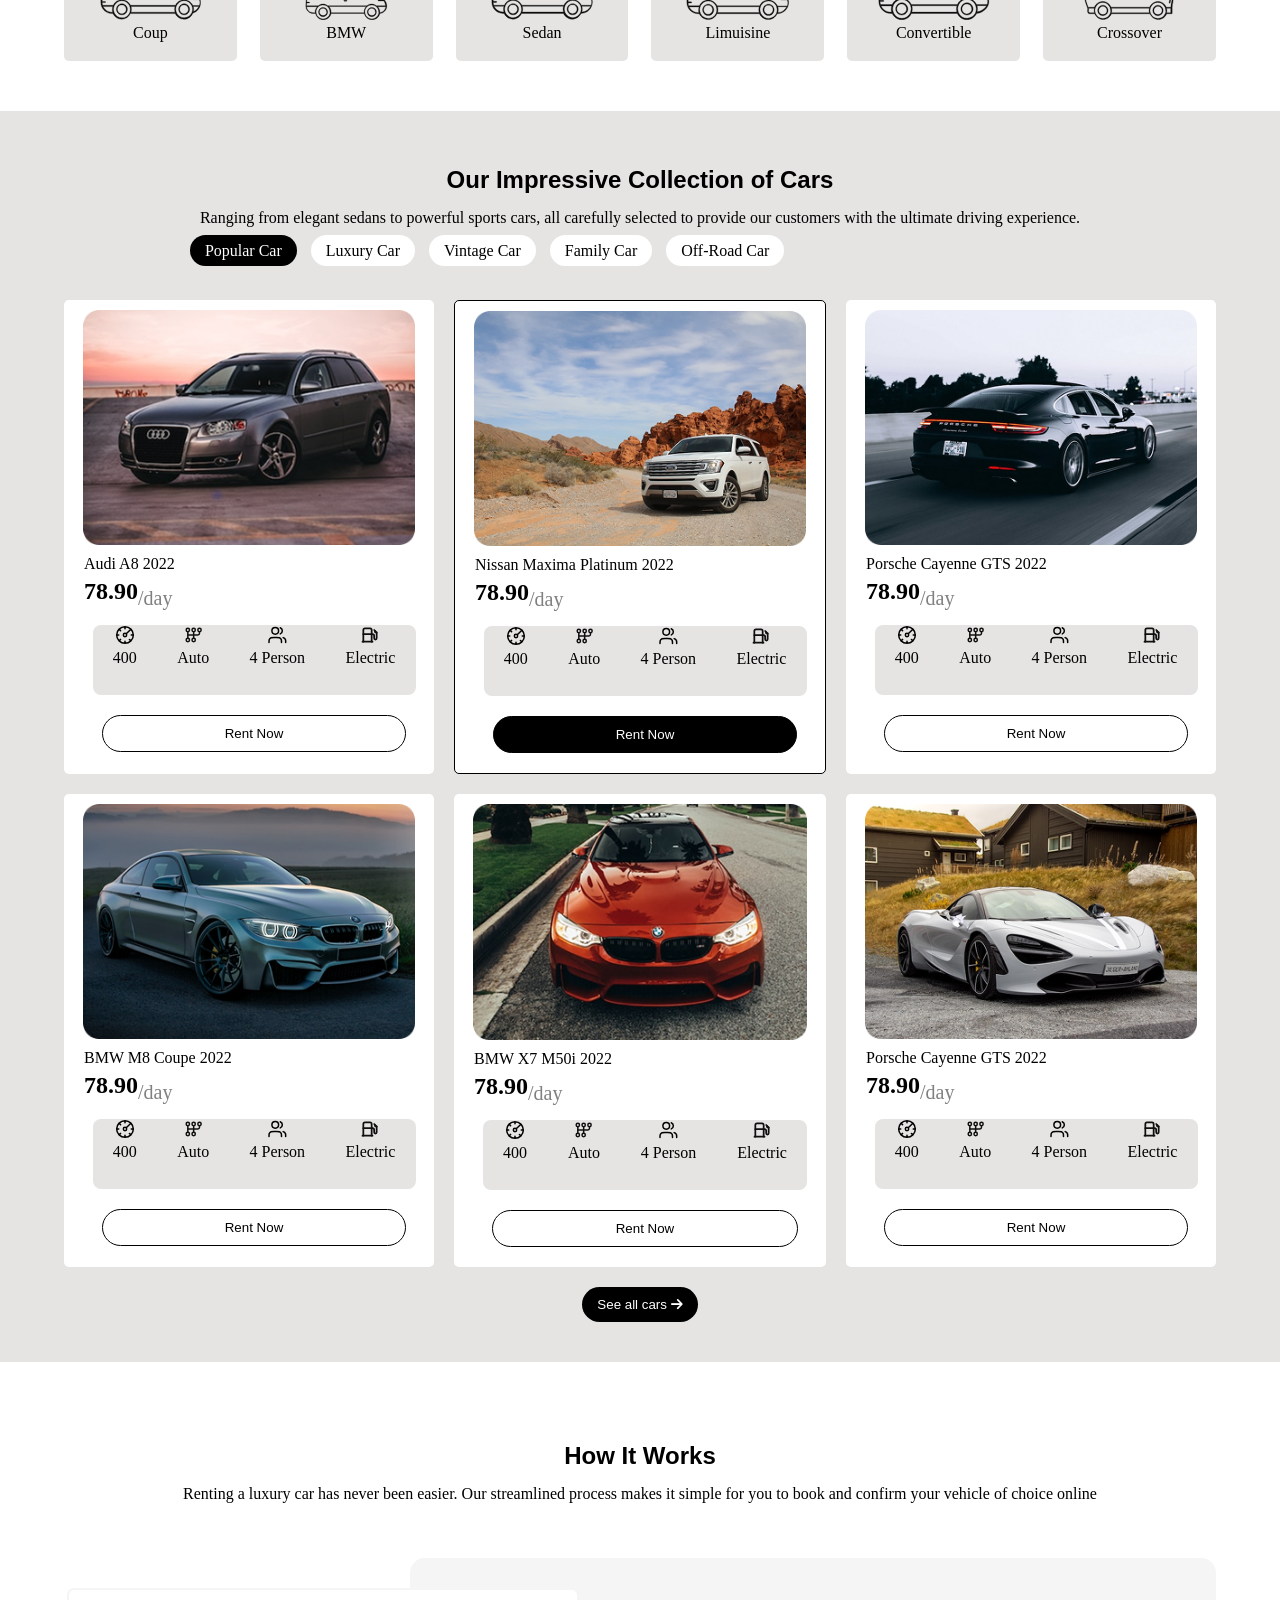
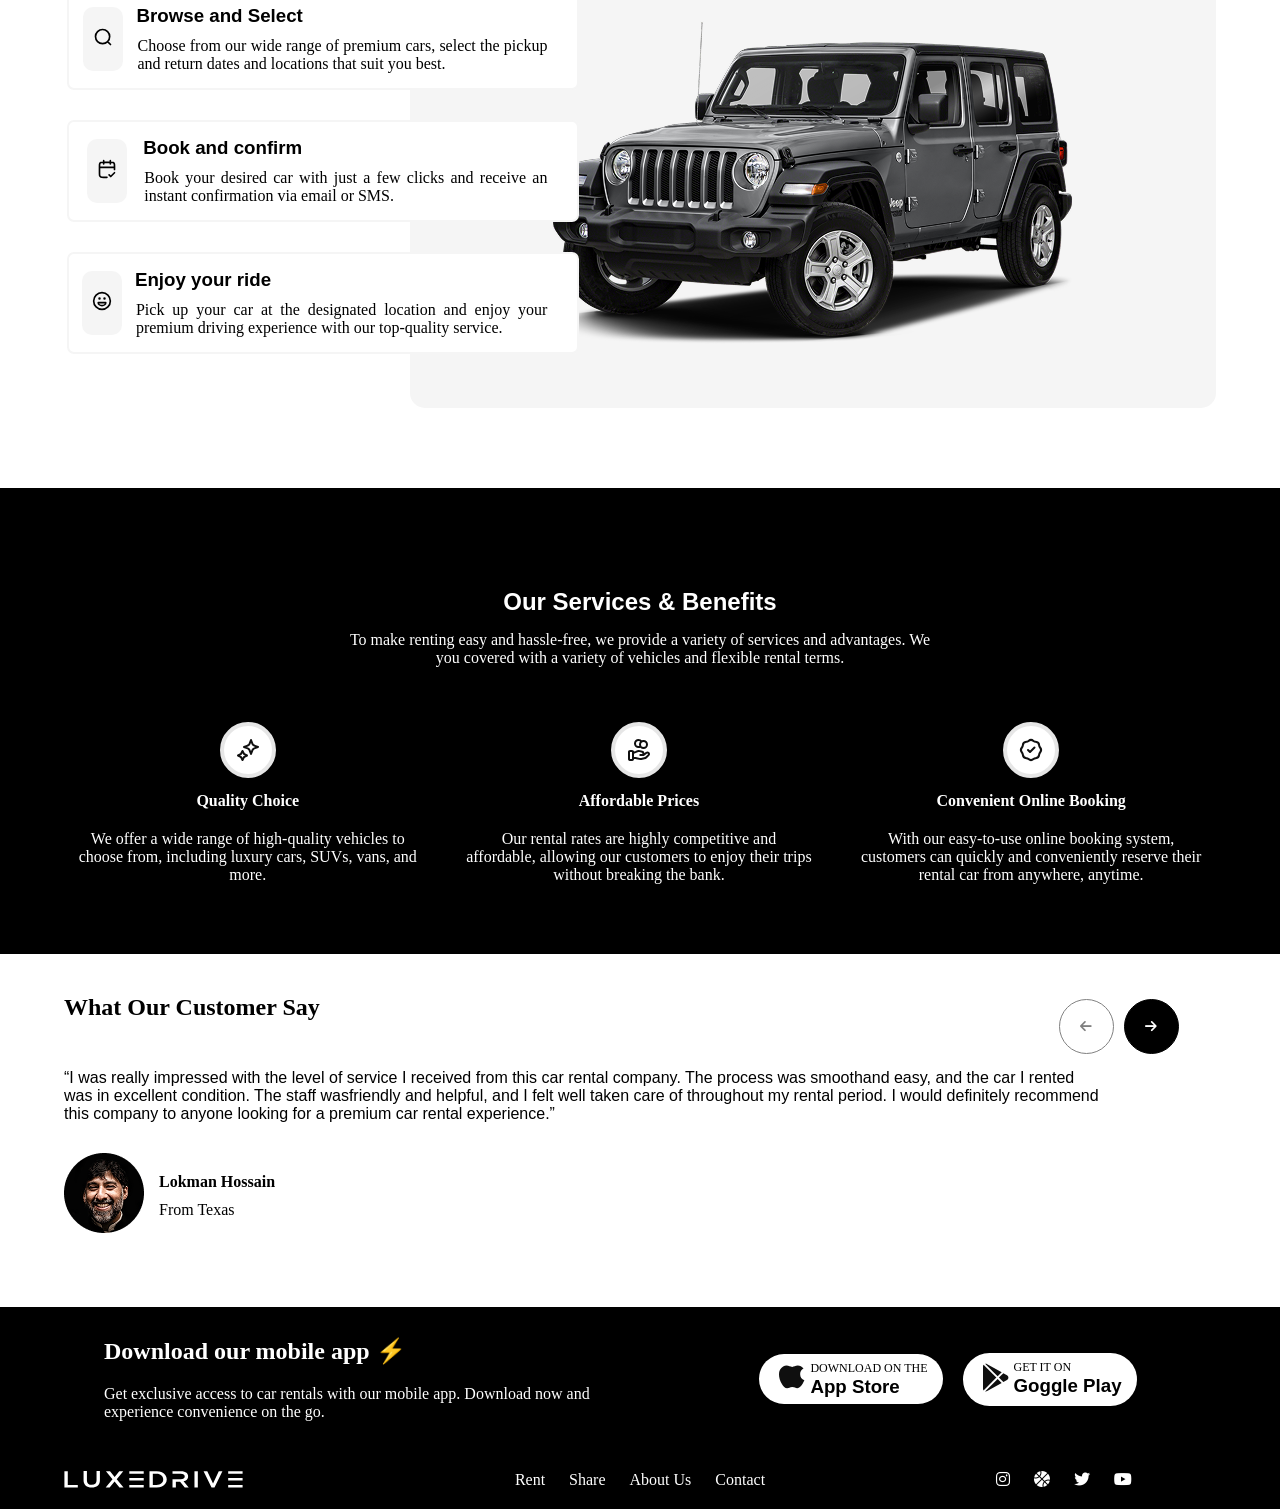
==== commit ee5d9fe8: "feat; how section responsiveness" ====
--- a/index.html
+++ b/index.html
@@ -1059,8 +1059,8 @@
             <div class="how-section-header-container">
                 <div class="how-section-header">
                     <h1>How It Works</h1>
-                    <p>Renting a luxury car has never been easier. Our streamlined process makes it simple for<span> you to 
-                        book and confirm your vehicle of choice online<span></p>
+                    <p>Renting a luxury car has never been easier. Our streamlined process makes it simple for you to 
+                        book and confirm your vehicle of choice online</p>
                 </div>
             </div>
             <div class="how-container">
--- a/style.css
+++ b/style.css
@@ -319,6 +319,7 @@
     justify-content: center;
     align-items: center;
     border-radius: 15px;
+    height: 450px;
 }
   .how-content-steps{
     position: absolute;
--- a/mobile.css
+++ b/mobile.css
@@ -1,5 +1,4 @@
 @media(max-width: 600px){
-    #how-section,
     #service-section,
     #comment-section,
     #download-section,
@@ -36,6 +35,25 @@
     grid-template-columns: auto;
 
 }
+.how-container{
+    flex-direction: column;
+}
+.how-container .car-img{
+    width: 100%;
+    height: auto;
+}
+.car-img img{
+    width: 70%;
+    height: auto;
+        
+}
+.how-content-empty{
+    display: none;
+}
+.how-content-steps{
+    position: relative;
+    width: 100%;
+}
 
 }
 
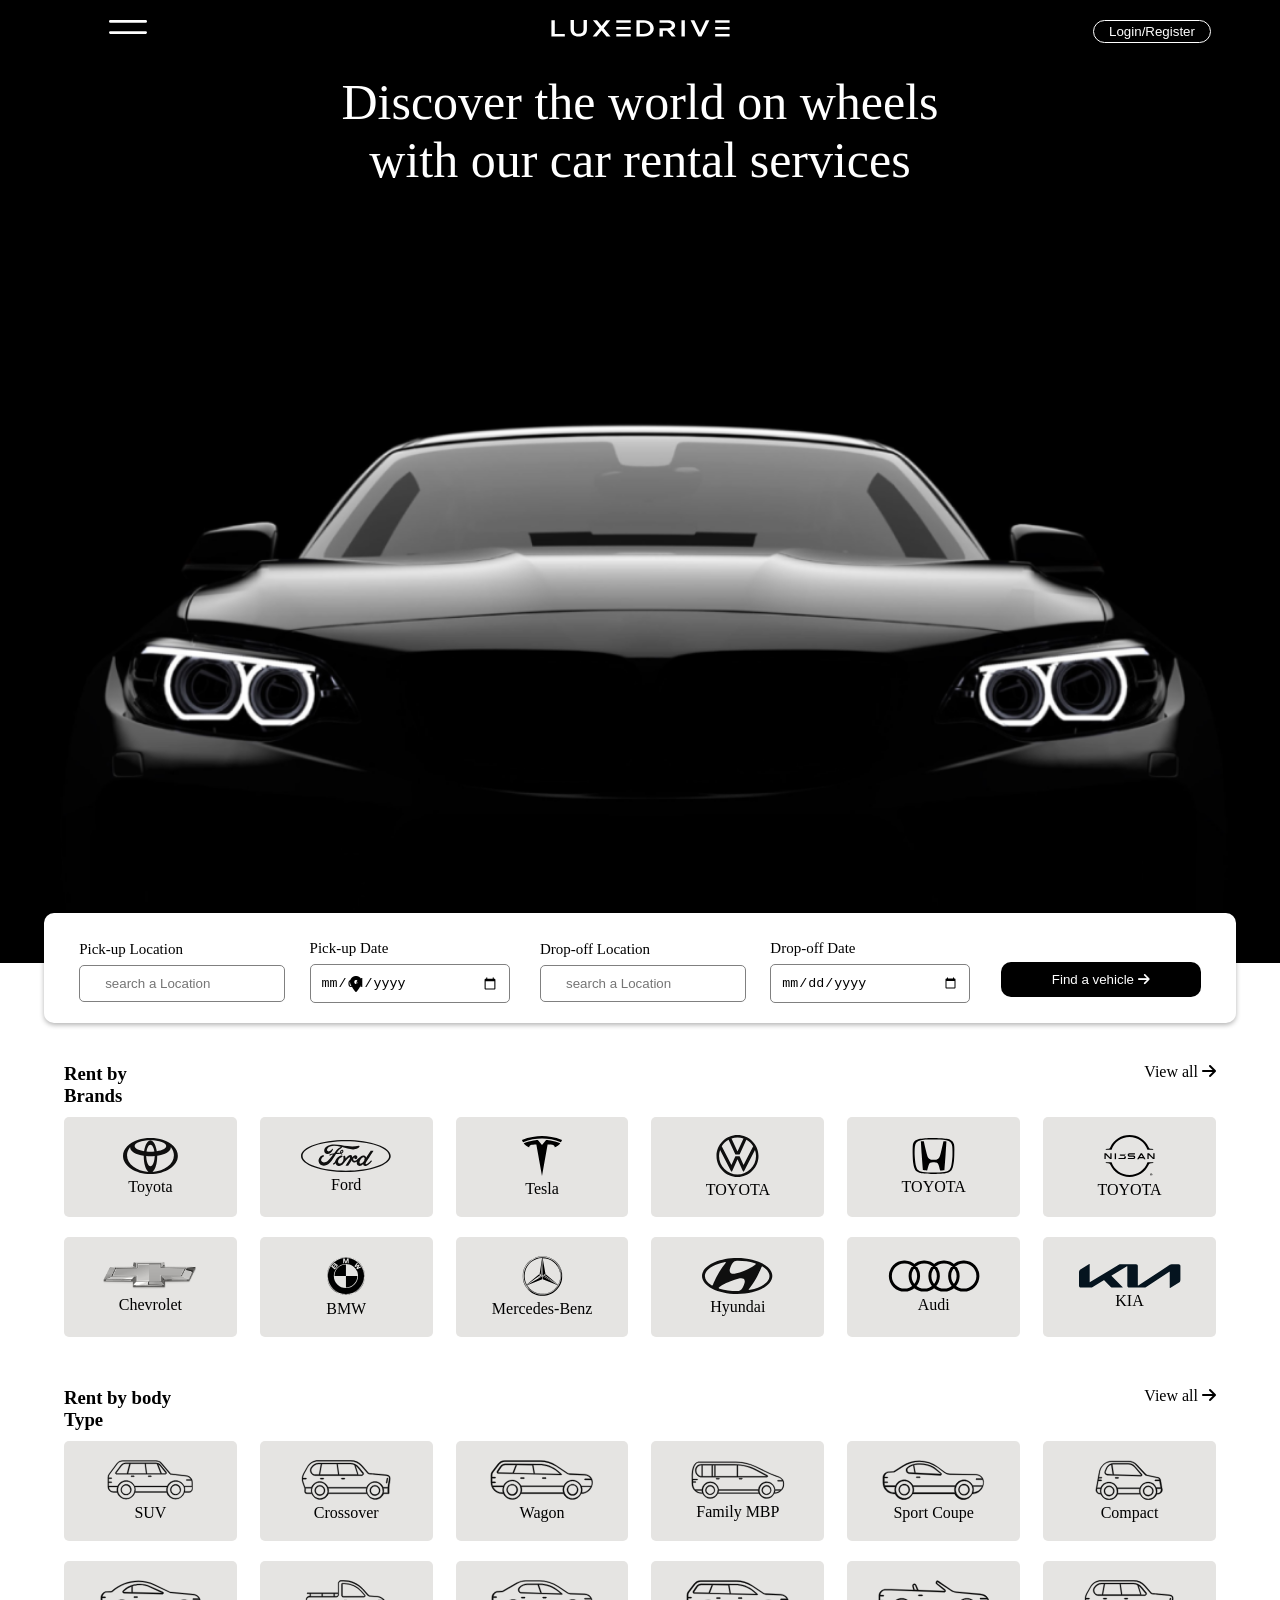
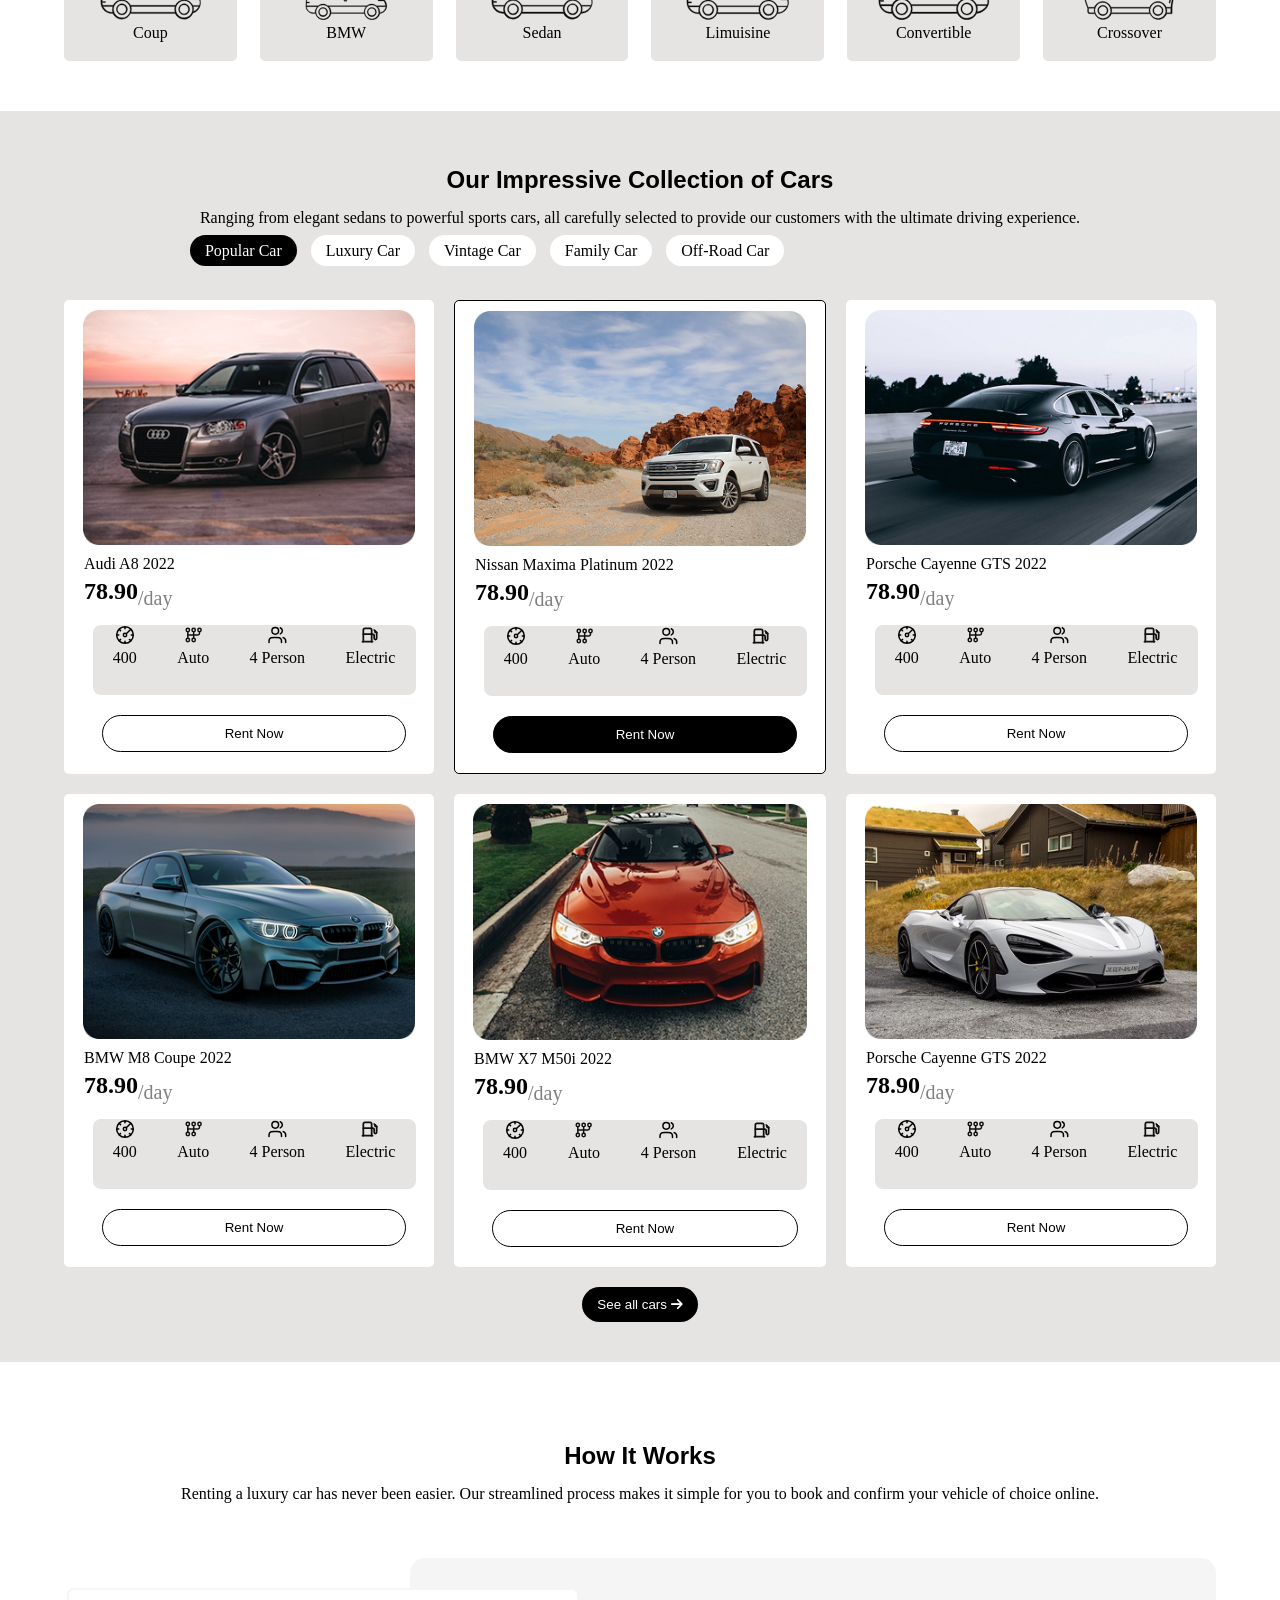
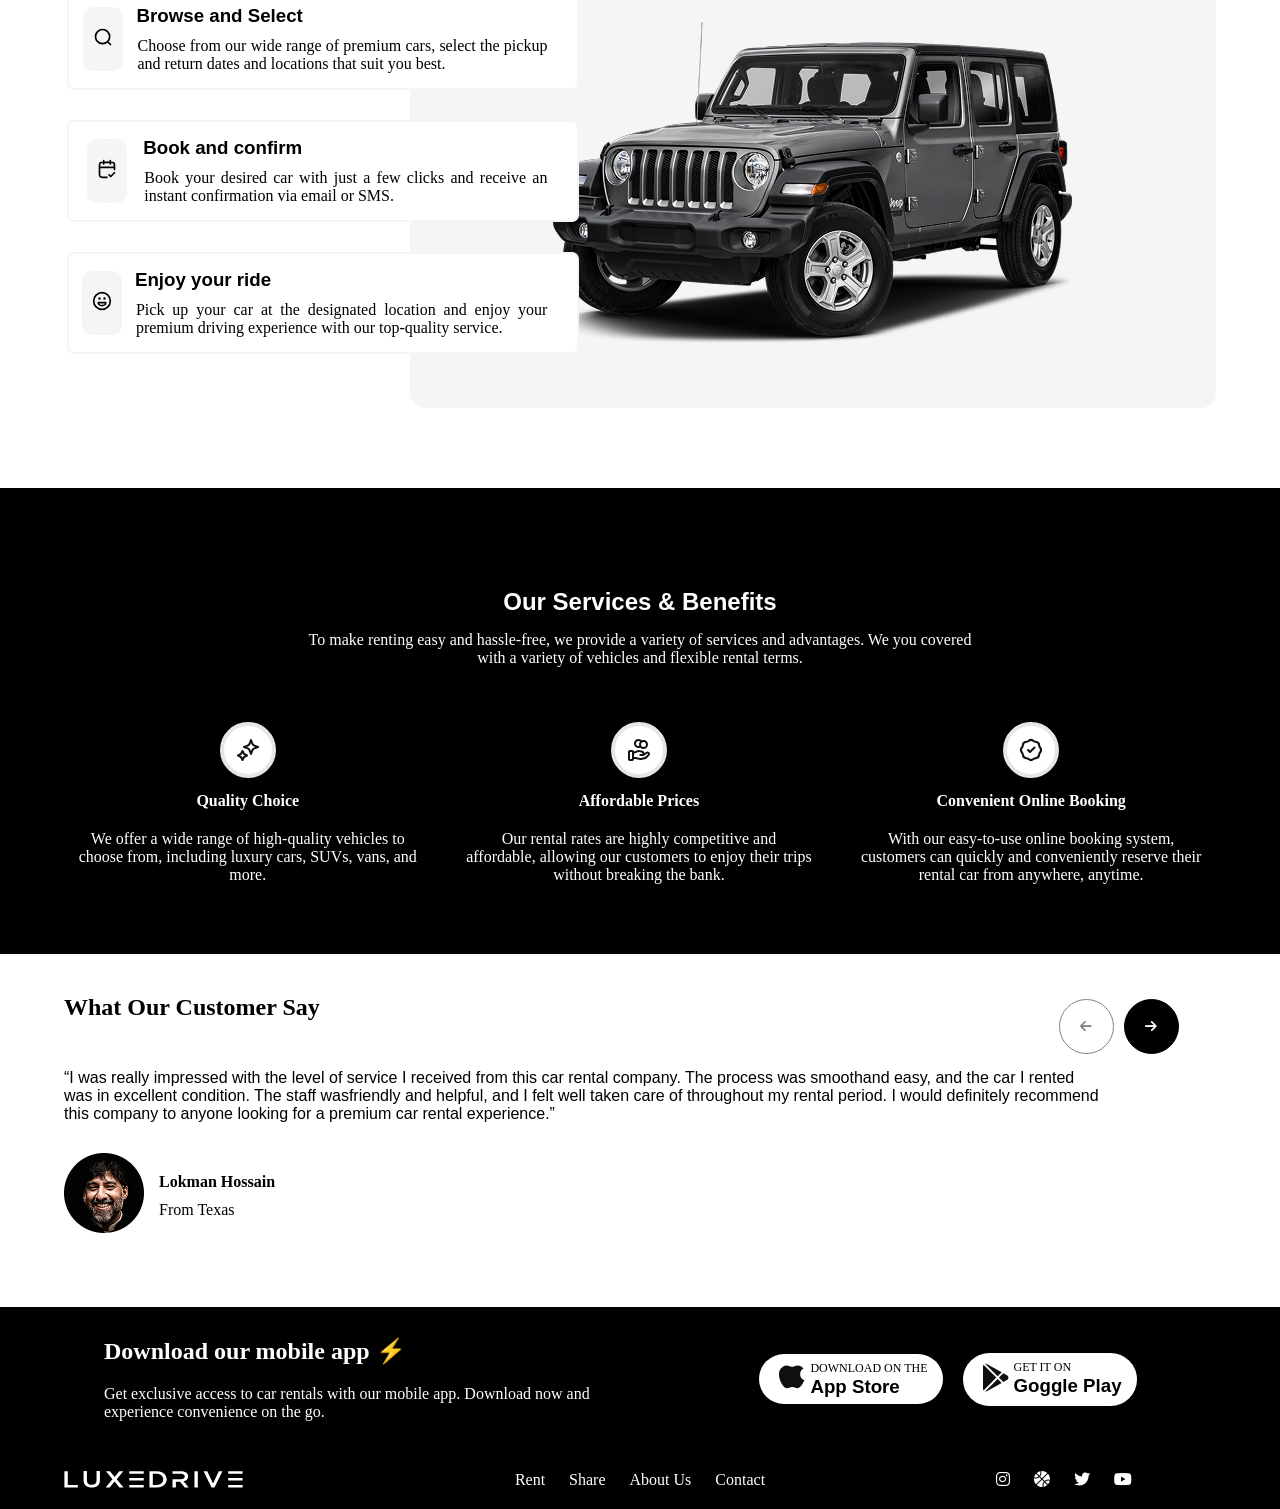
==== commit e4ff1b76: "feat: service section responsiveness" ====
--- a/index.html
+++ b/index.html
@@ -1059,8 +1059,7 @@
             <div class="how-section-header-container">
                 <div class="how-section-header">
                     <h1>How It Works</h1>
-                    <p>Renting a luxury car has never been easier. Our streamlined process makes it simple for you to 
-                        book and confirm your vehicle of choice online</p>
+                    <p>Renting a luxury car has never been easier. Our streamlined process makes it simple for you to book and confirm  your vehicle of choice online.</p>
                 </div>
             </div>
             <div class="how-container">
@@ -1126,7 +1125,7 @@
             <div class="service-section-header-container">
                 <div class="service-section-header">
                     <h1>Our Services & Benefits</h1>
-                    <p>To make renting easy and hassle-free, we provide a variety of services and advantages. We<br> you covered with a variety of vehicles and flexible rental terms.</p>
+                    <p>To make renting easy and hassle-free, we provide a variety of services and advantages. We you covered with a variety of vehicles and flexible rental terms.</p>
                 </div>
             </div>
             <div class="service-grid">
--- a/mobile.css
+++ b/mobile.css
@@ -1,5 +1,5 @@
 @media(max-width: 600px){
-    #service-section,
+    
     #comment-section,
     #download-section,
     footer{
@@ -27,11 +27,17 @@
 .brand-content p, .body-type-content p{
     font-size: 13px;
 }
+.collection-section-header,
+.how-section-header,
+.service-section-header{
+    width: 80%;
+}
 .collection-section-header ul li{
     display: block;
     margin: 15px;
 }
-.collection-grid{
+.collection-grid,
+.service-grid{
     grid-template-columns: auto;
 
 }
